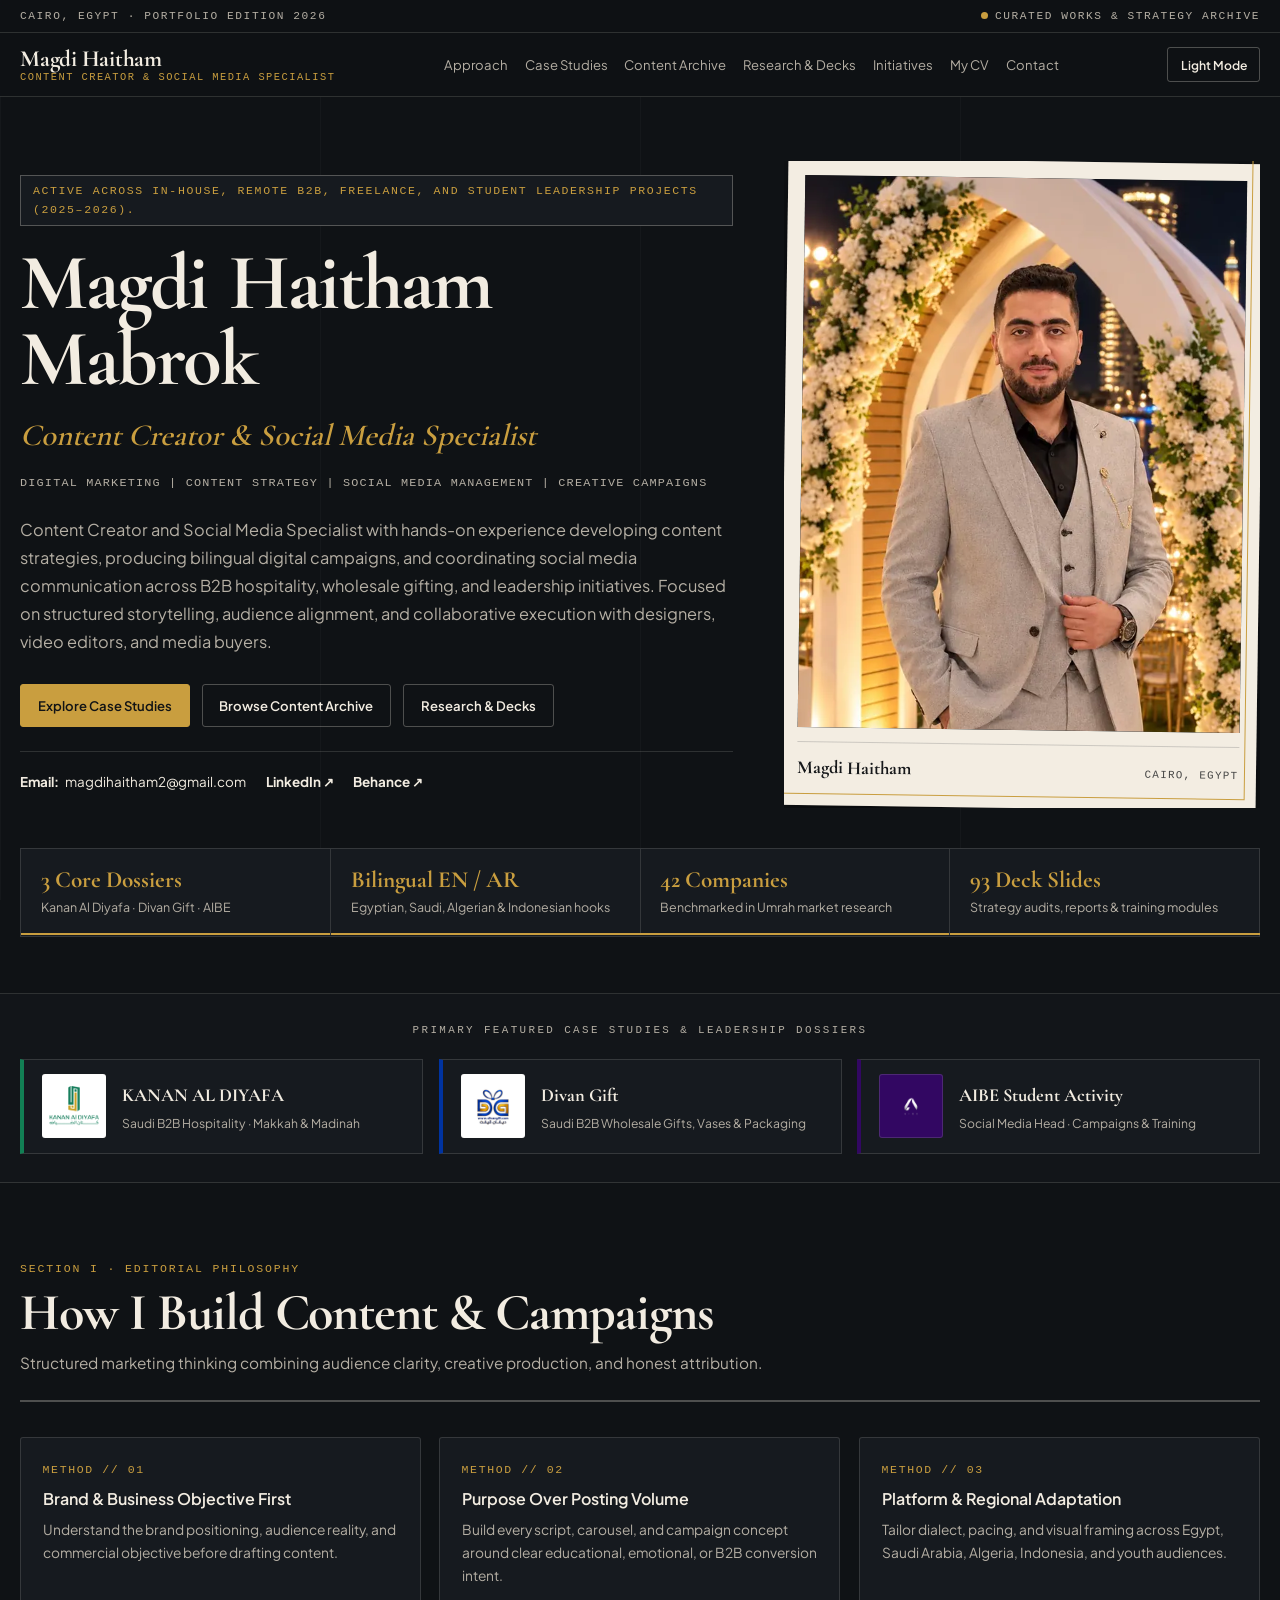
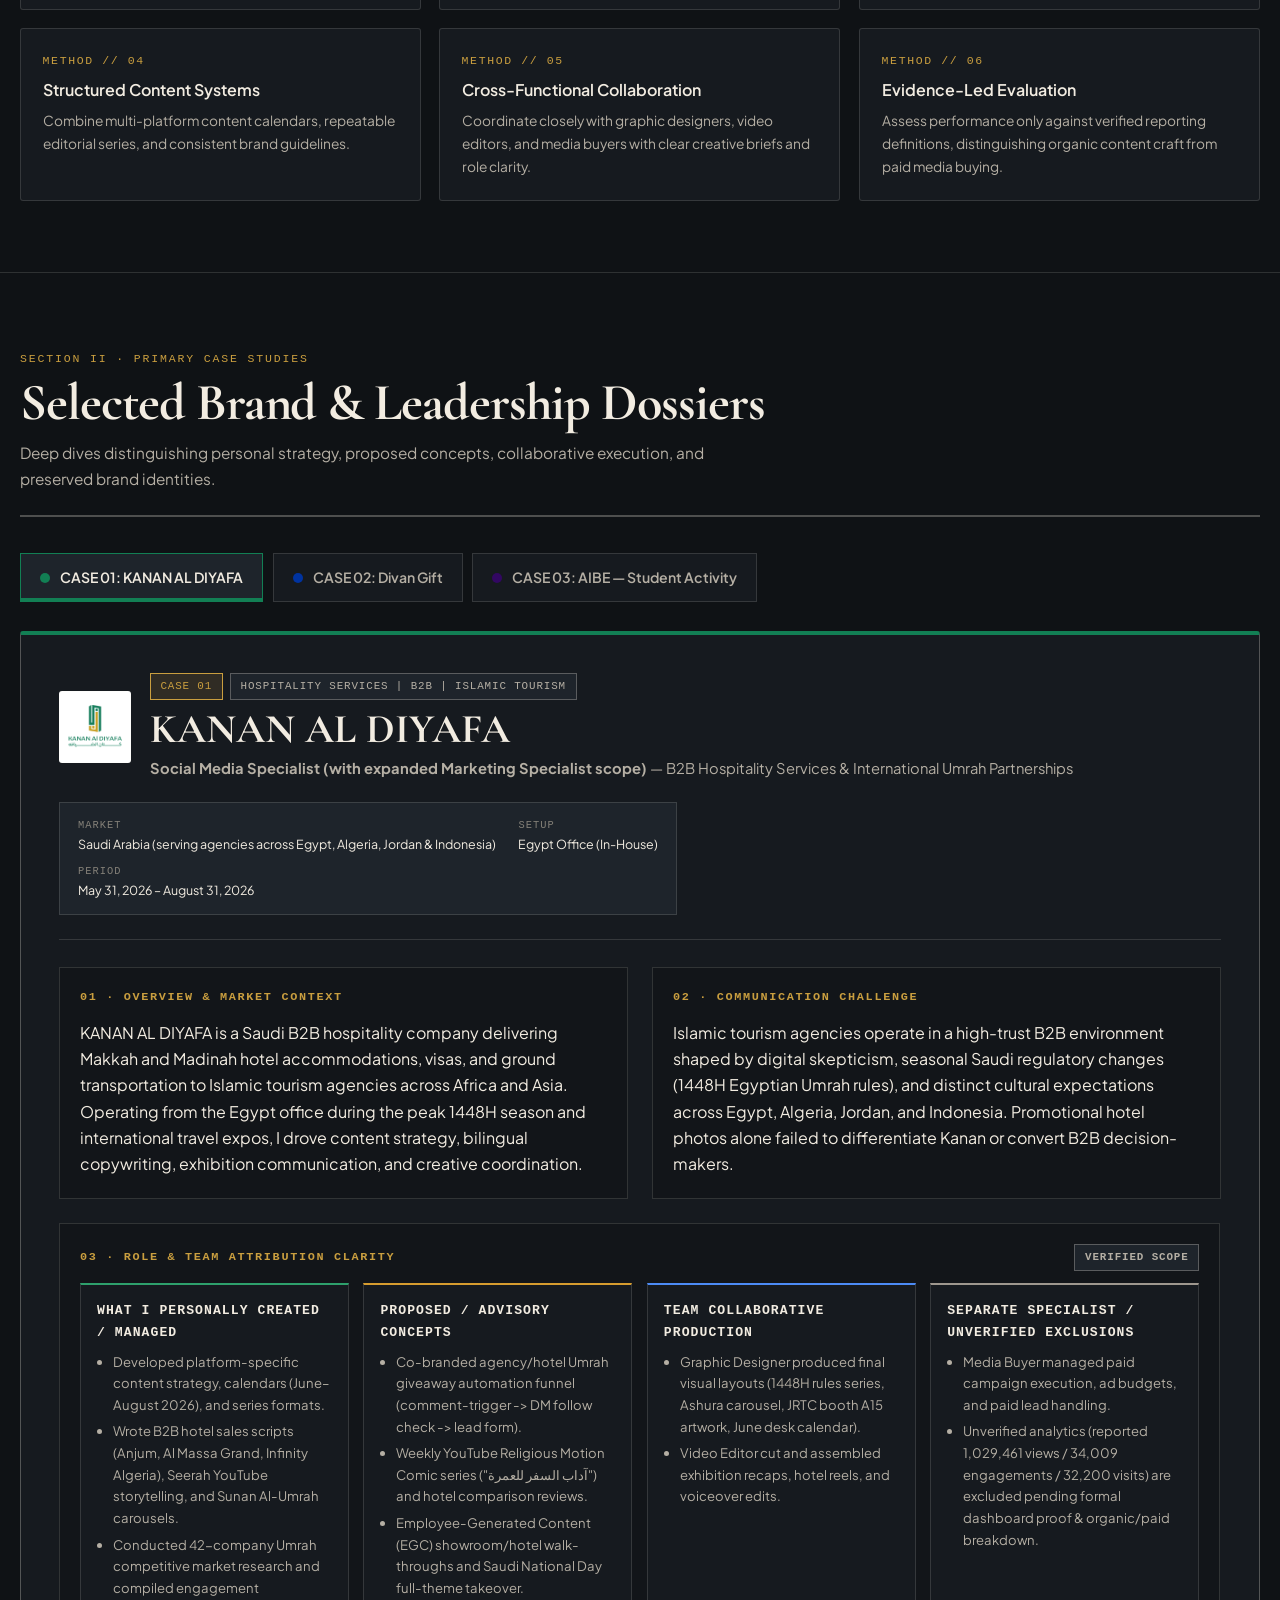
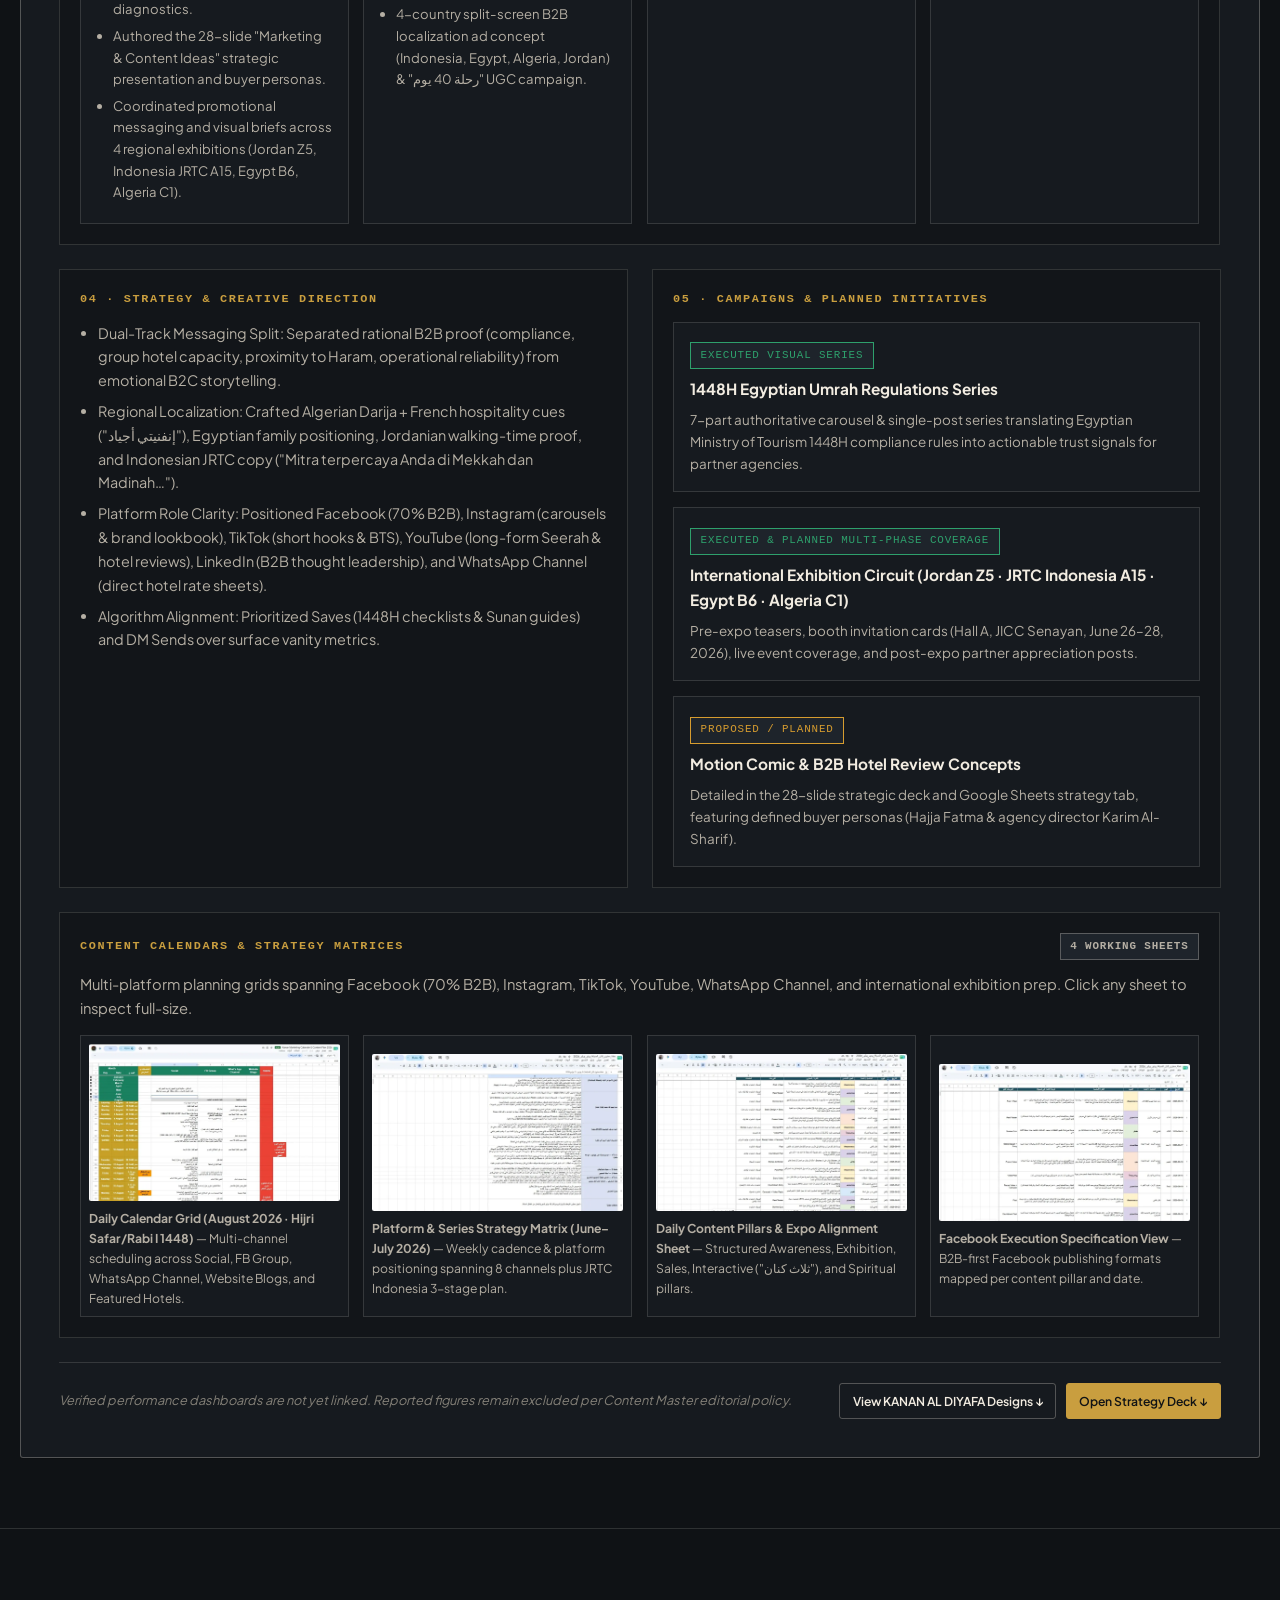
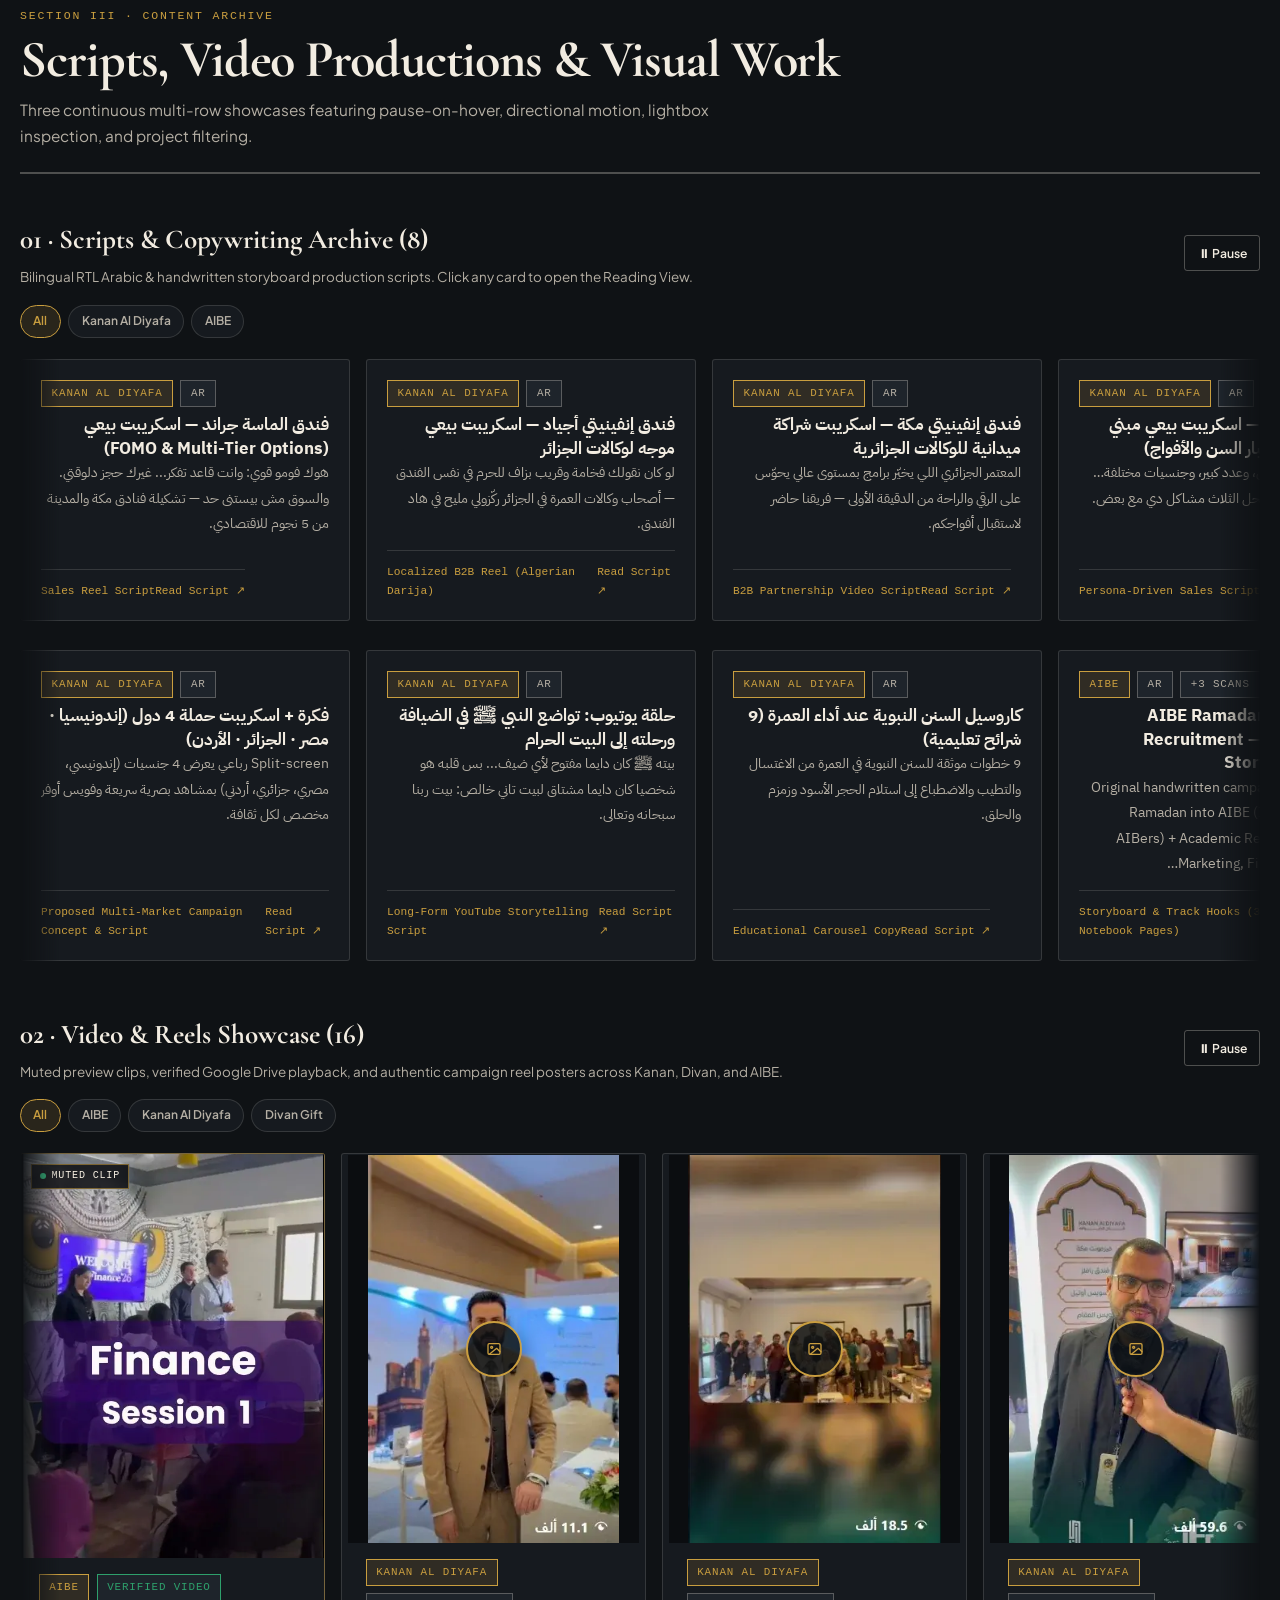
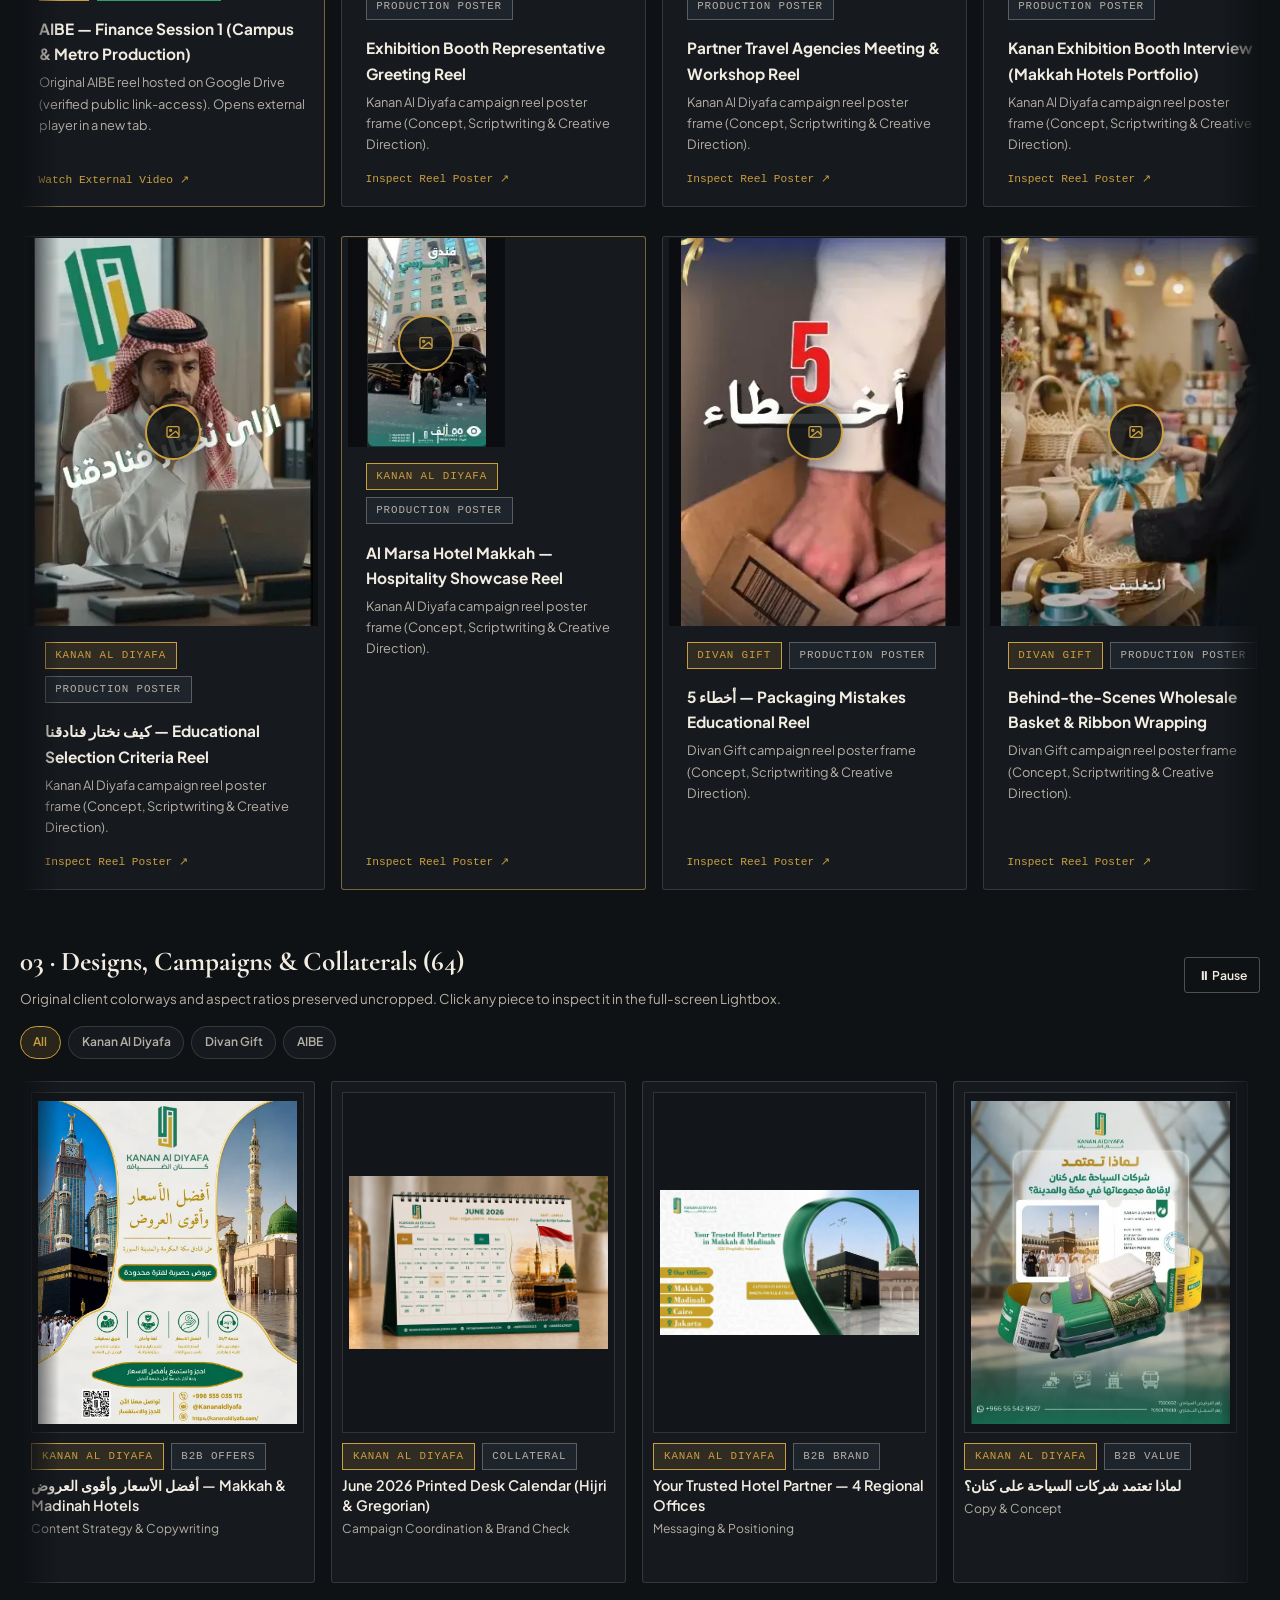
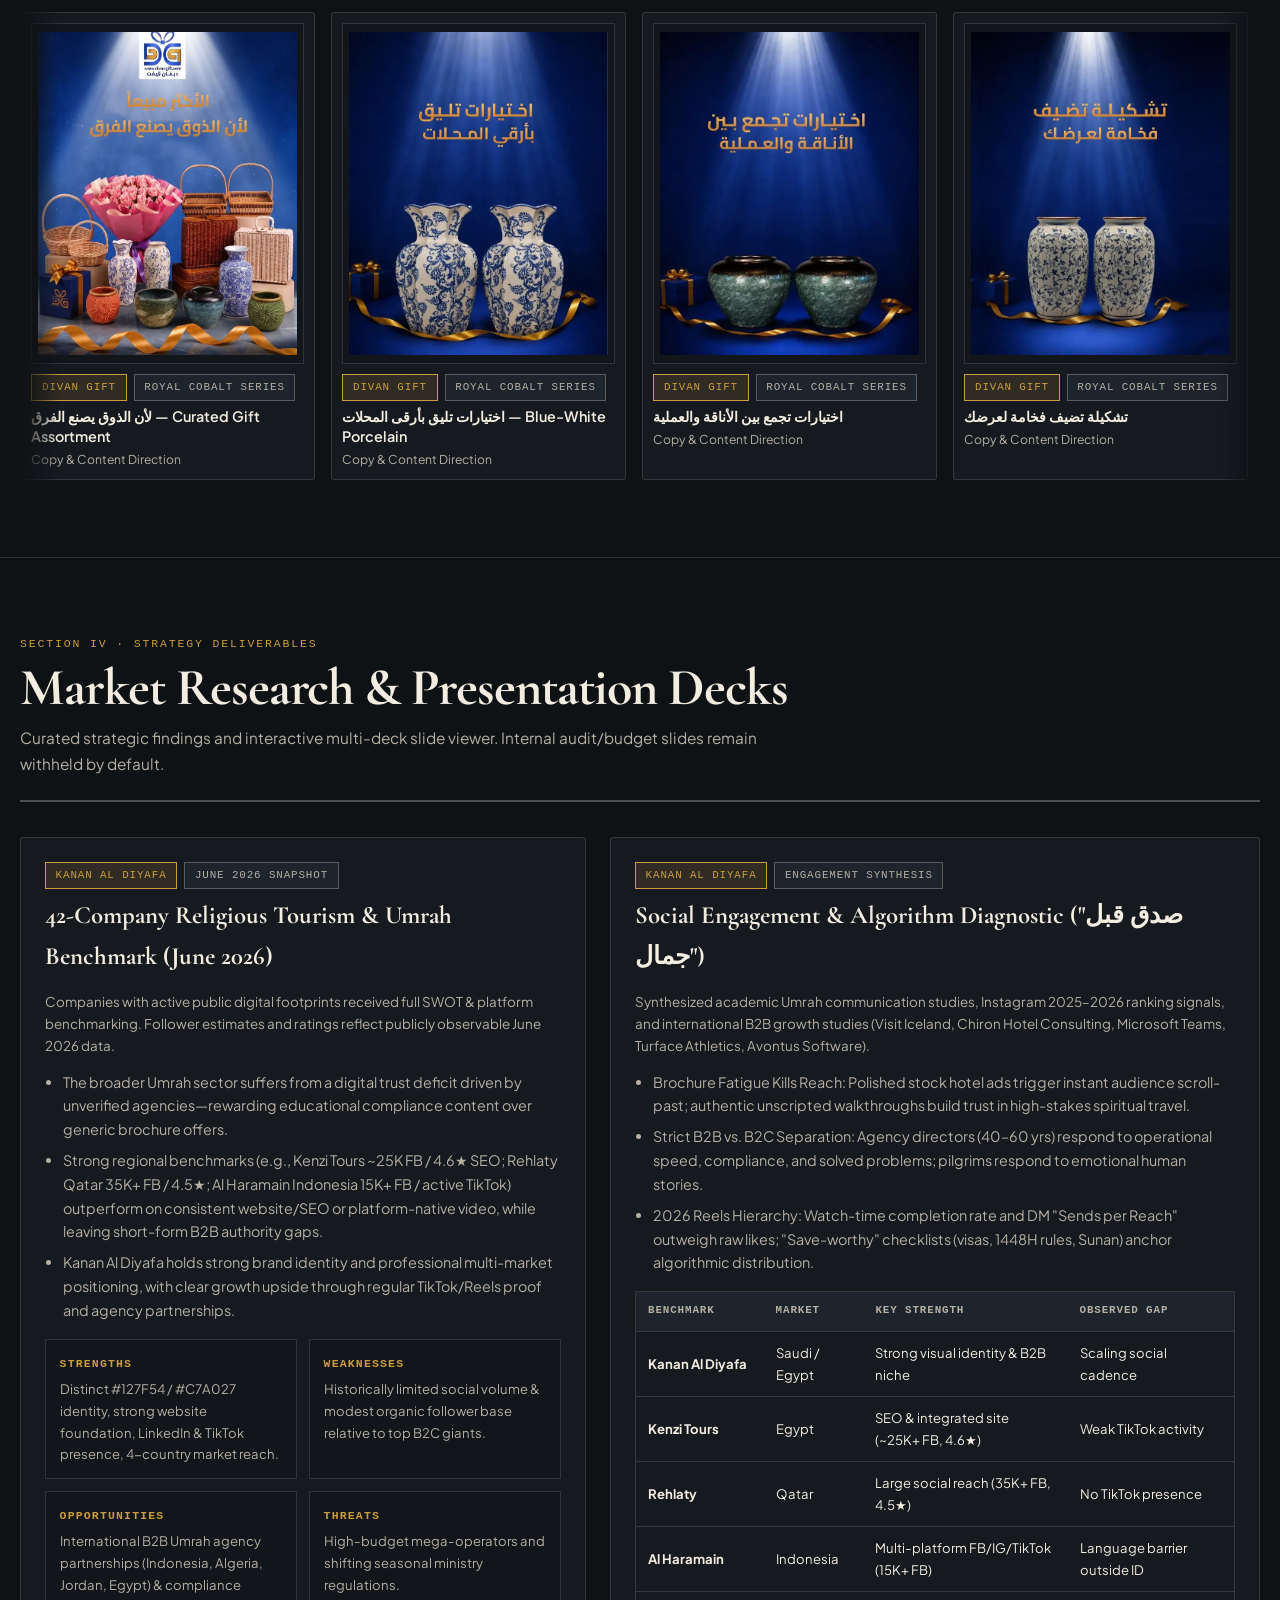
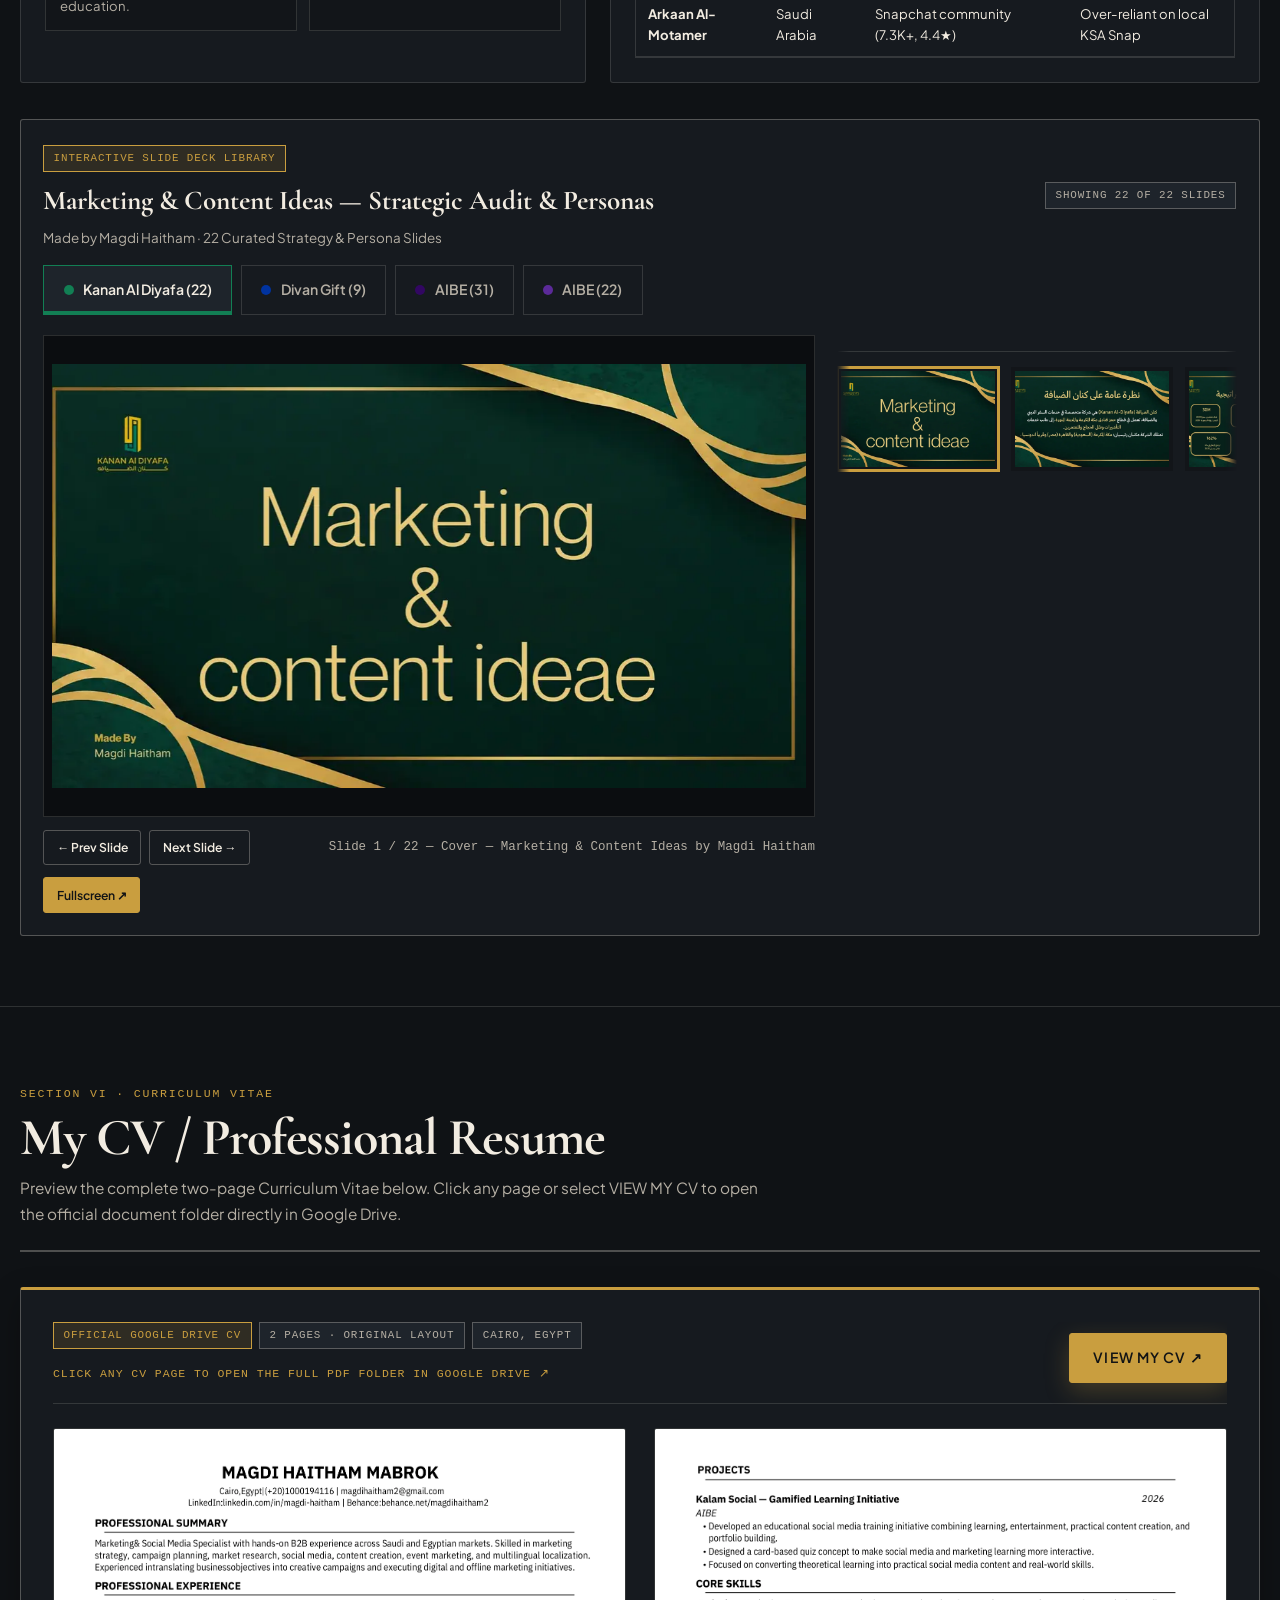
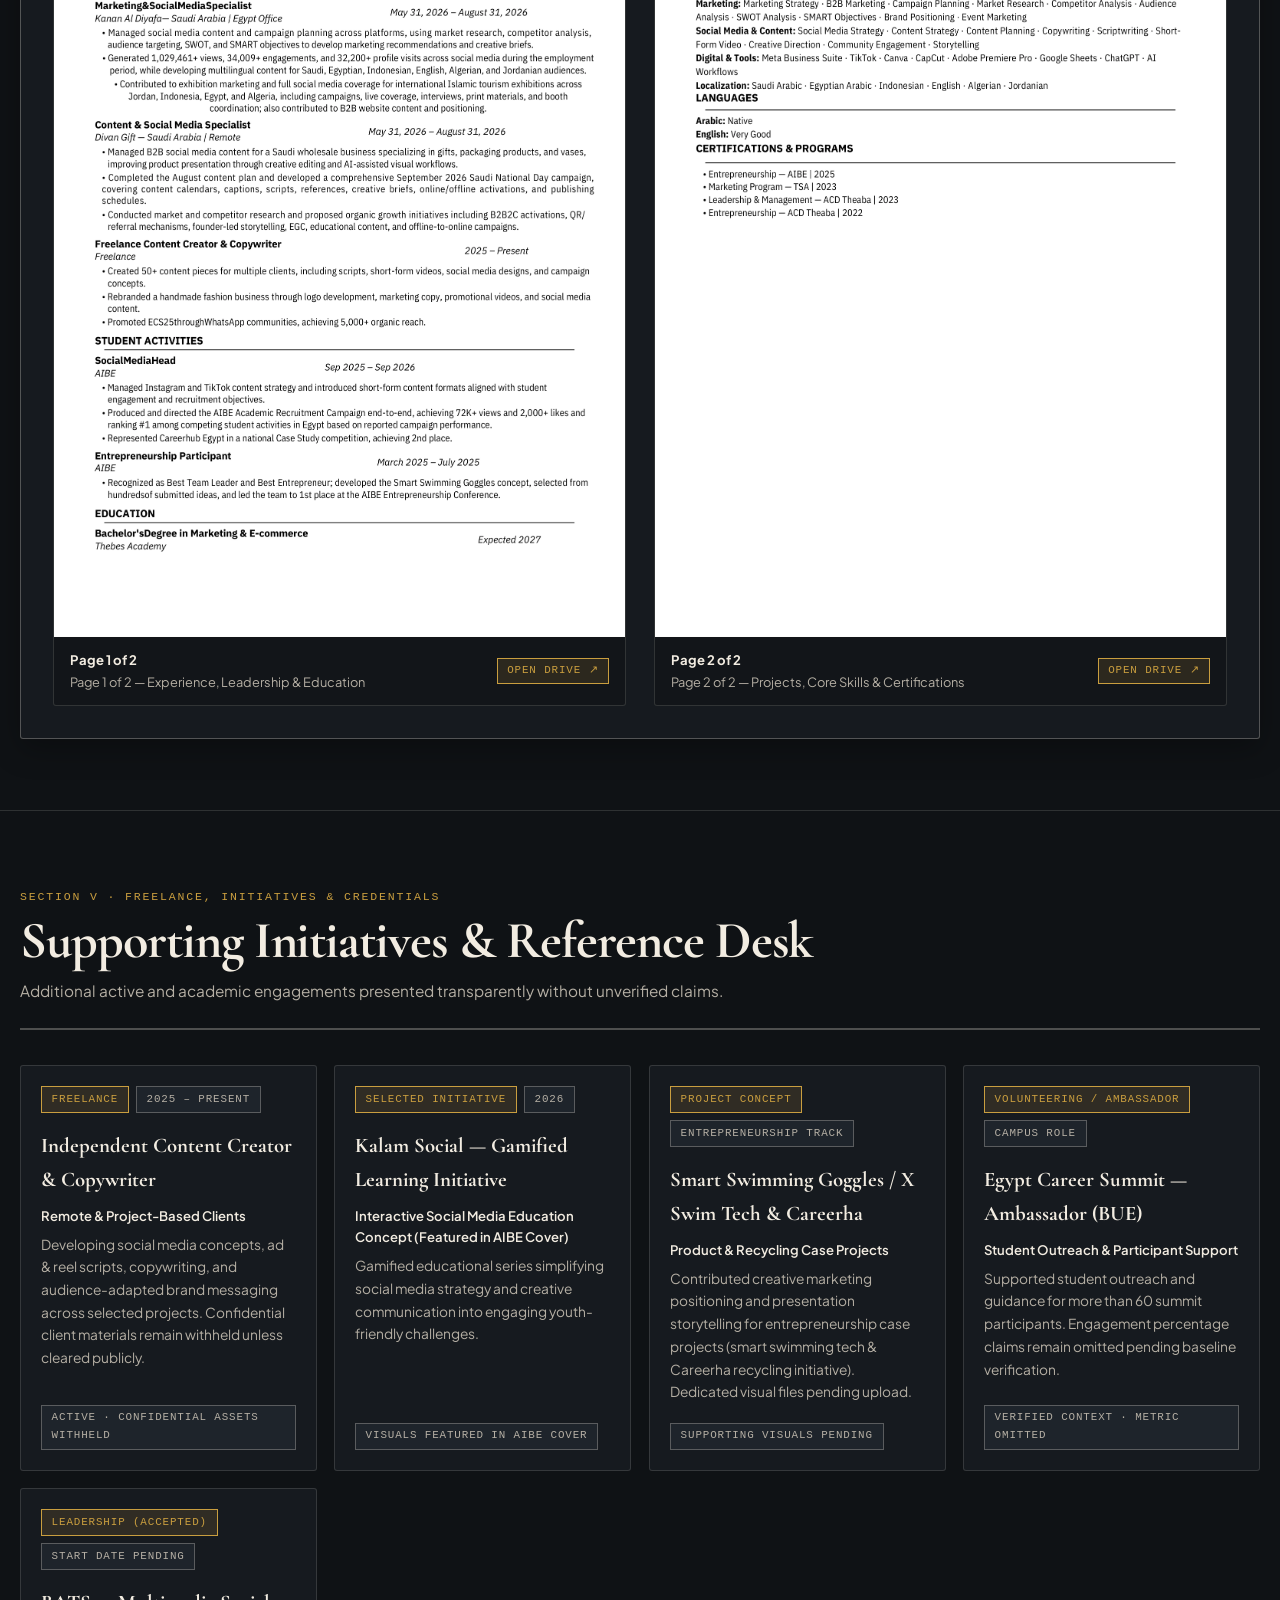
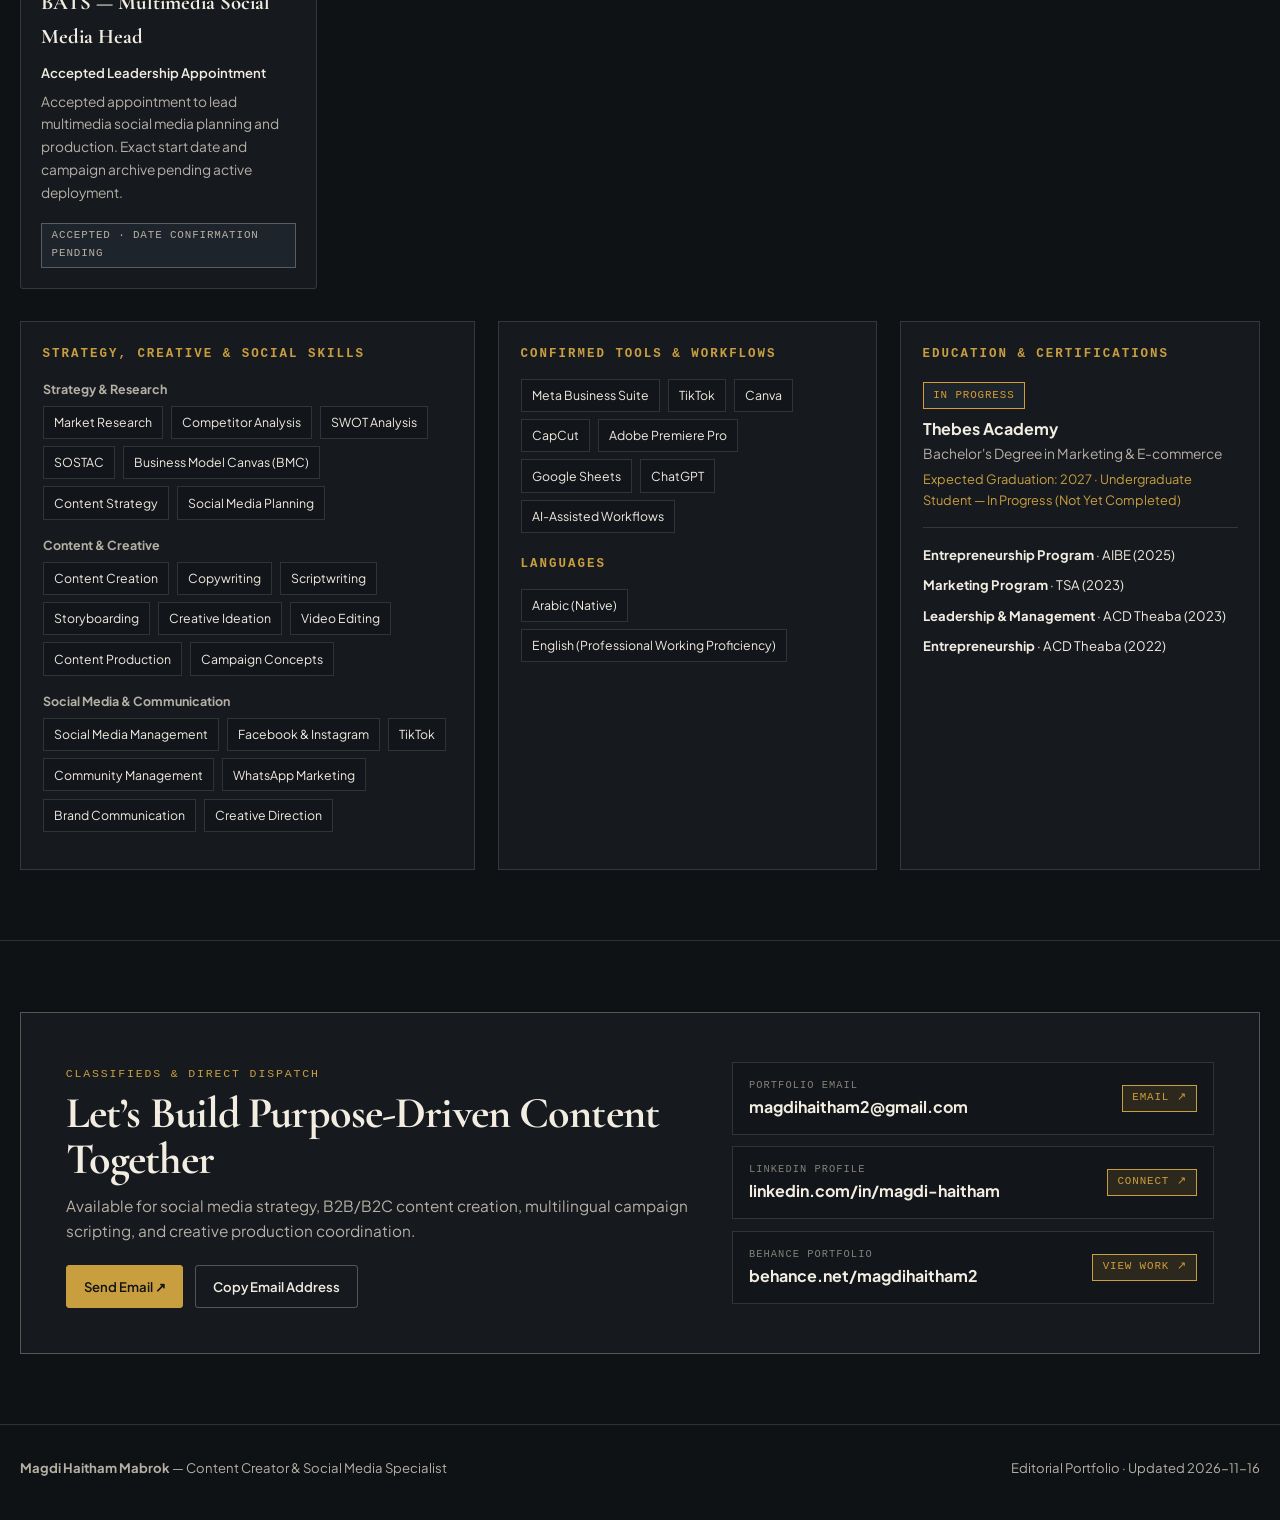
==== public-site/index.html @ 02c987d4 "Add portfolio website and deployment configuration 2." ====
<!DOCTYPE html>
<html lang="en" data-theme="dark">
<head>
  <meta charset="UTF-8" />
  <meta name="viewport" content="width=device-width, initial-scale=1.0" />
  <title>Magdi Haitham Mabrok — Content Creator &amp; Social Media Specialist</title>
  <meta name="description" content="Editorial marketing portfolio of Magdi Haitham Mabrok featuring B2B hospitality, wholesale gift packaging, student leadership case studies, bilingual scripts, market research, and presentation decks." />
  <meta property="og:type" content="website" />
  <meta property="og:title" content="Magdi Haitham Mabrok — Content Creator &amp; Social Media Specialist" />
  <meta property="og:description" content="Case studies, Arabic/English scripts, video archive, market research, and strategic presentations." />
  <meta property="og:image" content="./assets/profile/magdi-profile.webp" />
  <meta name="twitter:card" content="summary_large_image" />

  <link rel="icon" type="image/svg+xml" href="data:image/svg+xml,%3Csvg xmlns='http://www.w3.org/2000/svg' viewBox='0 0 64 64'%3E%3Crect width='64' height='64' rx='12' fill='%230D0E12'/%3E%3Ctext x='50%25' y='56%25' text-anchor='middle' dominant-baseline='middle' font-family='Georgia,serif' font-weight='700' font-size='32' fill='%23C99E3F'%3EMH%3C/text%3E%3C/svg%3E" />
  <link rel="stylesheet" href="./fonts/fonts.css" />
  <link rel="stylesheet" href="./css/tokens.css" />
  <link rel="stylesheet" href="./css/main.css" />
  <link rel="stylesheet" href="./css/theme-overrides.css" />
  <style id="builder-dynamic-css"></style>
</head>
<body>
  <a class="skip-link" href="#public-main">Skip to main content</a>

  <header class="masthead-wrap">
    <div class="edition-bar">
      <div class="container edition-bar-inner">
        <span id="edition-label">CAIRO, EGYPT · PORTFOLIO EDITION 2026</span>
        <span class="edition-badge-live">
          <span class="edition-dot" aria-hidden="true"></span>
          <span id="issue-tag">CURATED WORKS &amp; STRATEGY ARCHIVE</span>
        </span>
      </div>
    </div>

    <div class="container navbar-inner">
      <a href="#hero" class="brand-mark">
        <span class="brand-mark-title" id="masthead-name">Magdi Haitham</span>
        <span class="brand-mark-sub" id="masthead-role">Content Creator &amp; Social Media Specialist</span>
      </a>

      <nav aria-label="Primary portfolio navigation">
        <ul class="nav-links" id="public-nav-links"></ul>
      </nav>

      <div class="nav-actions">
        <button type="button" class="btn btn-sm" id="theme-toggle-btn" aria-pressed="false">Light Mode</button>
        <button type="button" class="btn btn-sm mobile-menu-toggle" id="mobile-menu-toggle" aria-expanded="false" aria-controls="public-nav-links" aria-label="Toggle navigation menu">Menu</button>
      </div>
    </div>
  </header>

  <main id="public-main"></main>

  <footer class="site-footer" id="site-footer">
    <div class="container footer-inner">
      <div id="footer-primary-line">
        <strong id="footer-owner">Magdi Haitham Mabrok</strong> — <span id="footer-role-line">Content Creator &amp; Social Media Specialist</span>
      </div>
      <div>
        <span id="footer-tagline">Editorial Portfolio</span> · Updated <span id="footer-updated">2026-11-16</span>
      </div>
    </div>
  </footer>

  <!-- SCRIPT READING MODAL (RTL & STORYBOARD READY) -->
  <div class="modal-backdrop" id="script-modal" role="dialog" aria-modal="true" aria-hidden="true" aria-labelledby="script-modal-title">
    <div class="modal-dialog">
      <div class="modal-head">
        <div>
          <div id="script-modal-meta" class="case-tag-row"></div>
          <h3 id="script-modal-title" style="margin:0.35rem 0 0; font-size:1.25rem;"></h3>
        </div>
        <button type="button" class="btn btn-sm" id="script-modal-close" aria-label="Close script reader">Close ✕</button>
      </div>
      <div class="modal-body">
        <div id="script-modal-body" class="script-reader-box"></div>
        <div id="script-modal-attachments" class="calendar-thumbs-grid" style="margin-top:1.1rem; display:none;"></div>
      </div>
      <div class="modal-foot">
        <div style="display:flex; gap:0.5rem;">
          <button type="button" class="btn btn-sm" id="script-prev-btn">← Previous Script</button>
          <button type="button" class="btn btn-sm" id="script-next-btn">Next Script →</button>
        </div>
        <button type="button" class="btn btn-sm btn-primary" id="script-copy-btn">Copy Full Script</button>
      </div>
    </div>
  </div>

  <!-- DESIGNS, CALENDARS & SLIDES LIGHTBOX MODAL -->
  <div class="modal-backdrop" id="lightbox-modal" role="dialog" aria-modal="true" aria-hidden="true" aria-labelledby="lightbox-title">
    <div class="modal-dialog lightbox-dialog">
      <div class="modal-head">
        <div>
          <div id="lightbox-meta" class="case-tag-row"></div>
          <h3 id="lightbox-title" style="margin:0.3rem 0 0; font-size:1.15rem;"></h3>
        </div>
        <button type="button" class="btn btn-sm" id="lightbox-close" aria-label="Close lightbox">Close ✕</button>
      </div>
      <div class="modal-body">
        <div class="lightbox-stage">
          <img id="lightbox-img" src="[data-uri]" alt="" />
        </div>
        <p id="lightbox-caption" style="margin:0.85rem 0 0; font-size:0.86rem; color:var(--ink-secondary);"></p>
      </div>
      <div class="modal-foot">
        <div style="display:flex; gap:0.5rem;">
          <button type="button" class="btn btn-sm" id="lightbox-prev">← Previous</button>
          <button type="button" class="btn btn-sm" id="lightbox-next">Next →</button>
        </div>
        <span style="font-family:var(--font-mono); font-size:0.72rem; color:var(--ink-muted);">Use ← / → keys or ESC to close</span>
      </div>
    </div>
  </div>

  <!-- CV PDF PREVIEW MODAL -->
  <div class="modal-backdrop" id="cv-modal" role="dialog" aria-modal="true" aria-hidden="true" aria-labelledby="cv-modal-title">
    <div class="modal-dialog lightbox-dialog">
      <div class="modal-head">
        <div>
          <span class="pill-tag accent">Public Resume Document</span>
          <h3 id="cv-modal-title" style="margin:0.35rem 0 0; font-size:1.18rem;">Curriculum Vitae Preview</h3>
        </div>
        <button type="button" class="btn btn-sm" id="cv-modal-close" aria-label="Close CV preview">Close ✕</button>
      </div>
      <div class="modal-body" id="cv-modal-body"></div>
      <div class="modal-foot">
        <a class="btn btn-sm" id="cv-modal-newtab" href="#" target="_blank" rel="noopener noreferrer">Open in New Tab ↗</a>
        <a class="btn btn-sm btn-primary" id="cv-modal-download" href="#" download>Download PDF ↓</a>
      </div>
    </div>
  </div>

  <div class="toast-notice" id="toast-notice" role="status" aria-live="polite"></div>

  <script src="./data/portfolio-data.js"></script>
  <script src="./js/state.js"></script>
  <script src="./js/builder-style-engine.js"></script>
  <script src="./js/motion.js"></script>
  <script src="./js/carousels-modals.js"></script>
  <script src="./js/render-public.js"></script>
  <script src="./js/app.js"></script>
</body>
</html>
---- public-site/fonts/fonts.css ----
/* LOCAL BUNDLED FONT LIBRARY — ZERO EXTERNAL DEPENDENCIES */

/* arabic */
@font-face {
  font-family: 'Alexandria';
  font-style: normal;
  font-weight: 400;
  font-display: swap;
  src: url(./alexandria-400-arabic-1.woff2) format('woff2');
  unicode-range: U+0600-06FF, U+0750-077F, U+0870-0891, U+0897-08E1, U+08E3-08FF, U+200C-200E, U+2010-2011, U+204F, U+2E41, U+FB50-FDFF, U+FE70-FE74, U+FE76-FEFC, U+102E0-102FB, U+10E60-10E7E, U+10EC2-10EC7, U+10EC9-10EEE, U+10EF0-10EFF, U+1EE00-1EE03, U+1EE05-1EE1F, U+1EE21-1EE22, U+1EE24, U+1EE27, U+1EE29-1EE32, U+1EE34-1EE37, U+1EE39, U+1EE3B, U+1EE42, U+1EE47, U+1EE49, U+1EE4B, U+1EE4D-1EE4F, U+1EE51-1EE52, U+1EE54, U+1EE57, U+1EE59, U+1EE5B, U+1EE5D, U+1EE5F, U+1EE61-1EE62, U+1EE64, U+1EE67-1EE6A, U+1EE6C-1EE72, U+1EE74-1EE77, U+1EE79-1EE7C, U+1EE7E, U+1EE80-1EE89, U+1EE8B-1EE9B, U+1EEA1-1EEA3, U+1EEA5-1EEA9, U+1EEAB-1EEBB, U+1EEF0-1EEF1;
}

/* latin */
@font-face {
  font-family: 'Alexandria';
  font-style: normal;
  font-weight: 400;
  font-display: swap;
  src: url(./alexandria-400-latin-2.woff2) format('woff2');
  unicode-range: U+0000-00FF, U+0131, U+0152-0153, U+02BB-02BC, U+02C6, U+02DA, U+02DC, U+0304, U+0308, U+0329, U+2000-206F, U+20AC, U+2122, U+2191, U+2193, U+2212, U+2215, U+FEFF, U+FFFD;
}

/* arabic */
@font-face {
  font-family: 'Alexandria';
  font-style: normal;
  font-weight: 600;
  font-display: swap;
  src: url(./alexandria-400-arabic-1.woff2) format('woff2');
  unicode-range: U+0600-06FF, U+0750-077F, U+0870-0891, U+0897-08E1, U+08E3-08FF, U+200C-200E, U+2010-2011, U+204F, U+2E41, U+FB50-FDFF, U+FE70-FE74, U+FE76-FEFC, U+102E0-102FB, U+10E60-10E7E, U+10EC2-10EC7, U+10EC9-10EEE, U+10EF0-10EFF, U+1EE00-1EE03, U+1EE05-1EE1F, U+1EE21-1EE22, U+1EE24, U+1EE27, U+1EE29-1EE32, U+1EE34-1EE37, U+1EE39, U+1EE3B, U+1EE42, U+1EE47, U+1EE49, U+1EE4B, U+1EE4D-1EE4F, U+1EE51-1EE52, U+1EE54, U+1EE57, U+1EE59, U+1EE5B, U+1EE5D, U+1EE5F, U+1EE61-1EE62, U+1EE64, U+1EE67-1EE6A, U+1EE6C-1EE72, U+1EE74-1EE77, U+1EE79-1EE7C, U+1EE7E, U+1EE80-1EE89, U+1EE8B-1EE9B, U+1EEA1-1EEA3, U+1EEA5-1EEA9, U+1EEAB-1EEBB, U+1EEF0-1EEF1;
}

/* latin */
@font-face {
  font-family: 'Alexandria';
  font-style: normal;
  font-weight: 600;
  font-display: swap;
  src: url(./alexandria-400-latin-2.woff2) format('woff2');
  unicode-range: U+0000-00FF, U+0131, U+0152-0153, U+02BB-02BC, U+02C6, U+02DA, U+02DC, U+0304, U+0308, U+0329, U+2000-206F, U+20AC, U+2122, U+2191, U+2193, U+2212, U+2215, U+FEFF, U+FFFD;
}

/* arabic */
@font-face {
  font-family: 'Alexandria';
  font-style: normal;
  font-weight: 700;
  font-display: swap;
  src: url(./alexandria-400-arabic-1.woff2) format('woff2');
  unicode-range: U+0600-06FF, U+0750-077F, U+0870-0891, U+0897-08E1, U+08E3-08FF, U+200C-200E, U+2010-2011, U+204F, U+2E41, U+FB50-FDFF, U+FE70-FE74, U+FE76-FEFC, U+102E0-102FB, U+10E60-10E7E, U+10EC2-10EC7, U+10EC9-10EEE, U+10EF0-10EFF, U+1EE00-1EE03, U+1EE05-1EE1F, U+1EE21-1EE22, U+1EE24, U+1EE27, U+1EE29-1EE32, U+1EE34-1EE37, U+1EE39, U+1EE3B, U+1EE42, U+1EE47, U+1EE49, U+1EE4B, U+1EE4D-1EE4F, U+1EE51-1EE52, U+1EE54, U+1EE57, U+1EE59, U+1EE5B, U+1EE5D, U+1EE5F, U+1EE61-1EE62, U+1EE64, U+1EE67-1EE6A, U+1EE6C-1EE72, U+1EE74-1EE77, U+1EE79-1EE7C, U+1EE7E, U+1EE80-1EE89, U+1EE8B-1EE9B, U+1EEA1-1EEA3, U+1EEA5-1EEA9, U+1EEAB-1EEBB, U+1EEF0-1EEF1;
}

/* latin */
@font-face {
  font-family: 'Alexandria';
  font-style: normal;
  font-weight: 700;
  font-display: swap;
  src: url(./alexandria-400-latin-2.woff2) format('woff2');
  unicode-range: U+0000-00FF, U+0131, U+0152-0153, U+02BB-02BC, U+02C6, U+02DA, U+02DC, U+0304, U+0308, U+0329, U+2000-206F, U+20AC, U+2122, U+2191, U+2193, U+2212, U+2215, U+FEFF, U+FFFD;
}

/* arabic */
@font-face {
  font-family: 'Cairo';
  font-style: normal;
  font-weight: 400;
  font-display: swap;
  src: url(./cairo-400-arabic-3.woff2) format('woff2');
  unicode-range: U+0600-06FF, U+0750-077F, U+0870-0891, U+0897-08E1, U+08E3-08FF, U+200C-200E, U+2010-2011, U+204F, U+2E41, U+FB50-FDFF, U+FE70-FE74, U+FE76-FEFC, U+102E0-102FB, U+10E60-10E7E, U+10EC2-10EC7, U+10EC9-10EEE, U+10EF0-10EFF, U+1EE00-1EE03, U+1EE05-1EE1F, U+1EE21-1EE22, U+1EE24, U+1EE27, U+1EE29-1EE32, U+1EE34-1EE37, U+1EE39, U+1EE3B, U+1EE42, U+1EE47, U+1EE49, U+1EE4B, U+1EE4D-1EE4F, U+1EE51-1EE52, U+1EE54, U+1EE57, U+1EE59, U+1EE5B, U+1EE5D, U+1EE5F, U+1EE61-1EE62, U+1EE64, U+1EE67-1EE6A, U+1EE6C-1EE72, U+1EE74-1EE77, U+1EE79-1EE7C, U+1EE7E, U+1EE80-1EE89, U+1EE8B-1EE9B, U+1EEA1-1EEA3, U+1EEA5-1EEA9, U+1EEAB-1EEBB, U+1EEF0-1EEF1;
}

/* latin */
@font-face {
  font-family: 'Cairo';
  font-style: normal;
  font-weight: 400;
  font-display: swap;
  src: url(./cairo-400-latin-4.woff2) format('woff2');
  unicode-range: U+0000-00FF, U+0131, U+0152-0153, U+02BB-02BC, U+02C6, U+02DA, U+02DC, U+0304, U+0308, U+0329, U+2000-206F, U+20AC, U+2122, U+2191, U+2193, U+2212, U+2215, U+FEFF, U+FFFD;
}

/* arabic */
@font-face {
  font-family: 'Cairo';
  font-style: normal;
  font-weight: 600;
  font-display: swap;
  src: url(./cairo-400-arabic-3.woff2) format('woff2');
  unicode-range: U+0600-06FF, U+0750-077F, U+0870-0891, U+0897-08E1, U+08E3-08FF, U+200C-200E, U+2010-2011, U+204F, U+2E41, U+FB50-FDFF, U+FE70-FE74, U+FE76-FEFC, U+102E0-102FB, U+10E60-10E7E, U+10EC2-10EC7, U+10EC9-10EEE, U+10EF0-10EFF, U+1EE00-1EE03, U+1EE05-1EE1F, U+1EE21-1EE22, U+1EE24, U+1EE27, U+1EE29-1EE32, U+1EE34-1EE37, U+1EE39, U+1EE3B, U+1EE42, U+1EE47, U+1EE49, U+1EE4B, U+1EE4D-1EE4F, U+1EE51-1EE52, U+1EE54, U+1EE57, U+1EE59, U+1EE5B, U+1EE5D, U+1EE5F, U+1EE61-1EE62, U+1EE64, U+1EE67-1EE6A, U+1EE6C-1EE72, U+1EE74-1EE77, U+1EE79-1EE7C, U+1EE7E, U+1EE80-1EE89, U+1EE8B-1EE9B, U+1EEA1-1EEA3, U+1EEA5-1EEA9, U+1EEAB-1EEBB, U+1EEF0-1EEF1;
}

/* latin */
@font-face {
  font-family: 'Cairo';
  font-style: normal;
  font-weight: 600;
  font-display: swap;
  src: url(./cairo-400-latin-4.woff2) format('woff2');
  unicode-range: U+0000-00FF, U+0131, U+0152-0153, U+02BB-02BC, U+02C6, U+02DA, U+02DC, U+0304, U+0308, U+0329, U+2000-206F, U+20AC, U+2122, U+2191, U+2193, U+2212, U+2215, U+FEFF, U+FFFD;
}

/* arabic */
@font-face {
  font-family: 'Cairo';
  font-style: normal;
  font-weight: 700;
  font-display: swap;
  src: url(./cairo-400-arabic-3.woff2) format('woff2');
  unicode-range: U+0600-06FF, U+0750-077F, U+0870-0891, U+0897-08E1, U+08E3-08FF, U+200C-200E, U+2010-2011, U+204F, U+2E41, U+FB50-FDFF, U+FE70-FE74, U+FE76-FEFC, U+102E0-102FB, U+10E60-10E7E, U+10EC2-10EC7, U+10EC9-10EEE, U+10EF0-10EFF, U+1EE00-1EE03, U+1EE05-1EE1F, U+1EE21-1EE22, U+1EE24, U+1EE27, U+1EE29-1EE32, U+1EE34-1EE37, U+1EE39, U+1EE3B, U+1EE42, U+1EE47, U+1EE49, U+1EE4B, U+1EE4D-1EE4F, U+1EE51-1EE52, U+1EE54, U+1EE57, U+1EE59, U+1EE5B, U+1EE5D, U+1EE5F, U+1EE61-1EE62, U+1EE64, U+1EE67-1EE6A, U+1EE6C-1EE72, U+1EE74-1EE77, U+1EE79-1EE7C, U+1EE7E, U+1EE80-1EE89, U+1EE8B-1EE9B, U+1EEA1-1EEA3, U+1EEA5-1EEA9, U+1EEAB-1EEBB, U+1EEF0-1EEF1;
}

/* latin */
@font-face {
  font-family: 'Cairo';
  font-style: normal;
  font-weight: 700;
  font-display: swap;
  src: url(./cairo-400-latin-4.woff2) format('woff2');
  unicode-range: U+0000-00FF, U+0131, U+0152-0153, U+02BB-02BC, U+02C6, U+02DA, U+02DC, U+0304, U+0308, U+0329, U+2000-206F, U+20AC, U+2122, U+2191, U+2193, U+2212, U+2215, U+FEFF, U+FFFD;
}

/* latin */
@font-face {
  font-family: 'Cormorant Garamond';
  font-style: normal;
  font-weight: 500;
  font-display: swap;
  src: url(./cormorant-garamond-500-latin-5.woff2) format('woff2');
  unicode-range: U+0000-00FF, U+0131, U+0152-0153, U+02BB-02BC, U+02C6, U+02DA, U+02DC, U+0304, U+0308, U+0329, U+2000-206F, U+20AC, U+2122, U+2191, U+2193, U+2212, U+2215, U+FEFF, U+FFFD;
}

/* latin */
@font-face {
  font-family: 'Cormorant Garamond';
  font-style: normal;
  font-weight: 600;
  font-display: swap;
  src: url(./cormorant-garamond-500-latin-5.woff2) format('woff2');
  unicode-range: U+0000-00FF, U+0131, U+0152-0153, U+02BB-02BC, U+02C6, U+02DA, U+02DC, U+0304, U+0308, U+0329, U+2000-206F, U+20AC, U+2122, U+2191, U+2193, U+2212, U+2215, U+FEFF, U+FFFD;
}

/* latin */
@font-face {
  font-family: 'Cormorant Garamond';
  font-style: normal;
  font-weight: 700;
  font-display: swap;
  src: url(./cormorant-garamond-500-latin-5.woff2) format('woff2');
  unicode-range: U+0000-00FF, U+0131, U+0152-0153, U+02BB-02BC, U+02C6, U+02DA, U+02DC, U+0304, U+0308, U+0329, U+2000-206F, U+20AC, U+2122, U+2191, U+2193, U+2212, U+2215, U+FEFF, U+FFFD;
}

/* latin */
@font-face {
  font-family: 'DM Sans';
  font-style: normal;
  font-weight: 400;
  font-display: swap;
  src: url(./dm-sans-400-latin-6.woff2) format('woff2');
  unicode-range: U+0000-00FF, U+0131, U+0152-0153, U+02BB-02BC, U+02C6, U+02DA, U+02DC, U+0304, U+0308, U+0329, U+2000-206F, U+20AC, U+2122, U+2191, U+2193, U+2212, U+2215, U+FEFF, U+FFFD;
}

/* latin */
@font-face {
  font-family: 'DM Sans';
  font-style: normal;
  font-weight: 600;
  font-display: swap;
  src: url(./dm-sans-400-latin-6.woff2) format('woff2');
  unicode-range: U+0000-00FF, U+0131, U+0152-0153, U+02BB-02BC, U+02C6, U+02DA, U+02DC, U+0304, U+0308, U+0329, U+2000-206F, U+20AC, U+2122, U+2191, U+2193, U+2212, U+2215, U+FEFF, U+FFFD;
}

/* latin */
@font-face {
  font-family: 'DM Sans';
  font-style: normal;
  font-weight: 700;
  font-display: swap;
  src: url(./dm-sans-400-latin-6.woff2) format('woff2');
  unicode-range: U+0000-00FF, U+0131, U+0152-0153, U+02BB-02BC, U+02C6, U+02DA, U+02DC, U+0304, U+0308, U+0329, U+2000-206F, U+20AC, U+2122, U+2191, U+2193, U+2212, U+2215, U+FEFF, U+FFFD;
}

/* arabic */
@font-face {
  font-family: 'IBM Plex Sans Arabic';
  font-style: normal;
  font-weight: 400;
  font-display: swap;
  src: url(./ibm-plex-sans-arabic-400-arabic-7.woff2) format('woff2');
  unicode-range: U+0600-06FF, U+0750-077F, U+0870-0891, U+0897-08E1, U+08E3-08FF, U+200C-200E, U+2010-2011, U+204F, U+2E41, U+FB50-FDFF, U+FE70-FE74, U+FE76-FEFC, U+102E0-102FB, U+10E60-10E7E, U+10EC2-10EC7, U+10EC9-10EEE, U+10EF0-10EFF, U+1EE00-1EE03, U+1EE05-1EE1F, U+1EE21-1EE22, U+1EE24, U+1EE27, U+1EE29-1EE32, U+1EE34-1EE37, U+1EE39, U+1EE3B, U+1EE42, U+1EE47, U+1EE49, U+1EE4B, U+1EE4D-1EE4F, U+1EE51-1EE52, U+1EE54, U+1EE57, U+1EE59, U+1EE5B, U+1EE5D, U+1EE5F, U+1EE61-1EE62, U+1EE64, U+1EE67-1EE6A, U+1EE6C-1EE72, U+1EE74-1EE77, U+1EE79-1EE7C, U+1EE7E, U+1EE80-1EE89, U+1EE8B-1EE9B, U+1EEA1-1EEA3, U+1EEA5-1EEA9, U+1EEAB-1EEBB, U+1EEF0-1EEF1;
}

/* latin */
@font-face {
  font-family: 'IBM Plex Sans Arabic';
  font-style: normal;
  font-weight: 400;
  font-display: swap;
  src: url(./ibm-plex-sans-arabic-400-latin-8.woff2) format('woff2');
  unicode-range: U+0000-00FF, U+0131, U+0152-0153, U+02BB-02BC, U+02C6, U+02DA, U+02DC, U+0304, U+0308, U+0329, U+2000-206F, U+20AC, U+2122, U+2191, U+2193, U+2212, U+2215, U+FEFF, U+FFFD;
}

/* arabic */
@font-face {
  font-family: 'IBM Plex Sans Arabic';
  font-style: normal;
  font-weight: 600;
  font-display: swap;
  src: url(./ibm-plex-sans-arabic-600-arabic-9.woff2) format('woff2');
  unicode-range: U+0600-06FF, U+0750-077F, U+0870-0891, U+0897-08E1, U+08E3-08FF, U+200C-200E, U+2010-2011, U+204F, U+2E41, U+FB50-FDFF, U+FE70-FE74, U+FE76-FEFC, U+102E0-102FB, U+10E60-10E7E, U+10EC2-10EC7, U+10EC9-10EEE, U+10EF0-10EFF, U+1EE00-1EE03, U+1EE05-1EE1F, U+1EE21-1EE22, U+1EE24, U+1EE27, U+1EE29-1EE32, U+1EE34-1EE37, U+1EE39, U+1EE3B, U+1EE42, U+1EE47, U+1EE49, U+1EE4B, U+1EE4D-1EE4F, U+1EE51-1EE52, U+1EE54, U+1EE57, U+1EE59, U+1EE5B, U+1EE5D, U+1EE5F, U+1EE61-1EE62, U+1EE64, U+1EE67-1EE6A, U+1EE6C-1EE72, U+1EE74-1EE77, U+1EE79-1EE7C, U+1EE7E, U+1EE80-1EE89, U+1EE8B-1EE9B, U+1EEA1-1EEA3, U+1EEA5-1EEA9, U+1EEAB-1EEBB, U+1EEF0-1EEF1;
}

/* latin */
@font-face {
  font-family: 'IBM Plex Sans Arabic';
  font-style: normal;
  font-weight: 600;
  font-display: swap;
  src: url(./ibm-plex-sans-arabic-600-latin-10.woff2) format('woff2');
  unicode-range: U+0000-00FF, U+0131, U+0152-0153, U+02BB-02BC, U+02C6, U+02DA, U+02DC, U+0304, U+0308, U+0329, U+2000-206F, U+20AC, U+2122, U+2191, U+2193, U+2212, U+2215, U+FEFF, U+FFFD;
}

/* arabic */
@font-face {
  font-family: 'IBM Plex Sans Arabic';
  font-style: normal;
  font-weight: 700;
  font-display: swap;
  src: url(./ibm-plex-sans-arabic-700-arabic-11.woff2) format('woff2');
  unicode-range: U+0600-06FF, U+0750-077F, U+0870-0891, U+0897-08E1, U+08E3-08FF, U+200C-200E, U+2010-2011, U+204F, U+2E41, U+FB50-FDFF, U+FE70-FE74, U+FE76-FEFC, U+102E0-102FB, U+10E60-10E7E, U+10EC2-10EC7, U+10EC9-10EEE, U+10EF0-10EFF, U+1EE00-1EE03, U+1EE05-1EE1F, U+1EE21-1EE22, U+1EE24, U+1EE27, U+1EE29-1EE32, U+1EE34-1EE37, U+1EE39, U+1EE3B, U+1EE42, U+1EE47, U+1EE49, U+1EE4B, U+1EE4D-1EE4F, U+1EE51-1EE52, U+1EE54, U+1EE57, U+1EE59, U+1EE5B, U+1EE5D, U+1EE5F, U+1EE61-1EE62, U+1EE64, U+1EE67-1EE6A, U+1EE6C-1EE72, U+1EE74-1EE77, U+1EE79-1EE7C, U+1EE7E, U+1EE80-1EE89, U+1EE8B-1EE9B, U+1EEA1-1EEA3, U+1EEA5-1EEA9, U+1EEAB-1EEBB, U+1EEF0-1EEF1;
}

/* latin */
@font-face {
  font-family: 'IBM Plex Sans Arabic';
  font-style: normal;
  font-weight: 700;
  font-display: swap;
  src: url(./ibm-plex-sans-arabic-700-latin-12.woff2) format('woff2');
  unicode-range: U+0000-00FF, U+0131, U+0152-0153, U+02BB-02BC, U+02C6, U+02DA, U+02DC, U+0304, U+0308, U+0329, U+2000-206F, U+20AC, U+2122, U+2191, U+2193, U+2212, U+2215, U+FEFF, U+FFFD;
}

/* latin */
@font-face {
  font-family: 'Inter';
  font-style: normal;
  font-weight: 400;
  font-display: swap;
  src: url(./inter-400-latin-13.woff2) format('woff2');
  unicode-range: U+0000-00FF, U+0131, U+0152-0153, U+02BB-02BC, U+02C6, U+02DA, U+02DC, U+0304, U+0308, U+0329, U+2000-206F, U+20AC, U+2122, U+2191, U+2193, U+2212, U+2215, U+FEFF, U+FFFD;
}

/* latin */
@font-face {
  font-family: 'Inter';
  font-style: normal;
  font-weight: 600;
  font-display: swap;
  src: url(./inter-400-latin-13.woff2) format('woff2');
  unicode-range: U+0000-00FF, U+0131, U+0152-0153, U+02BB-02BC, U+02C6, U+02DA, U+02DC, U+0304, U+0308, U+0329, U+2000-206F, U+20AC, U+2122, U+2191, U+2193, U+2212, U+2215, U+FEFF, U+FFFD;
}

/* latin */
@font-face {
  font-family: 'Inter';
  font-style: normal;
  font-weight: 700;
  font-display: swap;
  src: url(./inter-400-latin-13.woff2) format('woff2');
  unicode-range: U+0000-00FF, U+0131, U+0152-0153, U+02BB-02BC, U+02C6, U+02DA, U+02DC, U+0304, U+0308, U+0329, U+2000-206F, U+20AC, U+2122, U+2191, U+2193, U+2212, U+2215, U+FEFF, U+FFFD;
}

/* latin */
@font-face {
  font-family: 'Lato';
  font-style: normal;
  font-weight: 400;
  font-display: swap;
  src: url(./lato-400-latin-14.woff2) format('woff2');
  unicode-range: U+0000-00FF, U+0131, U+0152-0153, U+02BB-02BC, U+02C6, U+02DA, U+02DC, U+0304, U+0308, U+0329, U+2000-206F, U+20AC, U+2122, U+2191, U+2193, U+2212, U+2215, U+FEFF, U+FFFD;
}

/* latin */
@font-face {
  font-family: 'Lato';
  font-style: normal;
  font-weight: 700;
  font-display: swap;
  src: url(./lato-700-latin-15.woff2) format('woff2');
  unicode-range: U+0000-00FF, U+0131, U+0152-0153, U+02BB-02BC, U+02C6, U+02DA, U+02DC, U+0304, U+0308, U+0329, U+2000-206F, U+20AC, U+2122, U+2191, U+2193, U+2212, U+2215, U+FEFF, U+FFFD;
}

/* latin */
@font-face {
  font-family: 'Manrope';
  font-style: normal;
  font-weight: 400;
  font-display: swap;
  src: url(./manrope-400-latin-16.woff2) format('woff2');
  unicode-range: U+0000-00FF, U+0131, U+0152-0153, U+02BB-02BC, U+02C6, U+02DA, U+02DC, U+0304, U+0308, U+0329, U+2000-206F, U+20AC, U+2122, U+2191, U+2193, U+2212, U+2215, U+FEFF, U+FFFD;
}

/* latin */
@font-face {
  font-family: 'Manrope';
  font-style: normal;
  font-weight: 600;
  font-display: swap;
  src: url(./manrope-400-latin-16.woff2) format('woff2');
  unicode-range: U+0000-00FF, U+0131, U+0152-0153, U+02BB-02BC, U+02C6, U+02DA, U+02DC, U+0304, U+0308, U+0329, U+2000-206F, U+20AC, U+2122, U+2191, U+2193, U+2212, U+2215, U+FEFF, U+FFFD;
}

/* latin */
@font-face {
  font-family: 'Manrope';
  font-style: normal;
  font-weight: 700;
  font-display: swap;
  src: url(./manrope-400-latin-16.woff2) format('woff2');
  unicode-range: U+0000-00FF, U+0131, U+0152-0153, U+02BB-02BC, U+02C6, U+02DA, U+02DC, U+0304, U+0308, U+0329, U+2000-206F, U+20AC, U+2122, U+2191, U+2193, U+2212, U+2215, U+FEFF, U+FFFD;
}

/* latin */
@font-face {
  font-family: 'Montserrat';
  font-style: normal;
  font-weight: 400;
  font-display: swap;
  src: url(./montserrat-400-latin-17.woff2) format('woff2');
  unicode-range: U+0000-00FF, U+0131, U+0152-0153, U+02BB-02BC, U+02C6, U+02DA, U+02DC, U+0304, U+0308, U+0329, U+2000-206F, U+20AC, U+2122, U+2191, U+2193, U+2212, U+2215, U+FEFF, U+FFFD;
}

/* latin */
@font-face {
  font-family: 'Montserrat';
  font-style: normal;
  font-weight: 600;
  font-display: swap;
  src: url(./montserrat-400-latin-17.woff2) format('woff2');
  unicode-range: U+0000-00FF, U+0131, U+0152-0153, U+02BB-02BC, U+02C6, U+02DA, U+02DC, U+0304, U+0308, U+0329, U+2000-206F, U+20AC, U+2122, U+2191, U+2193, U+2212, U+2215, U+FEFF, U+FFFD;
}

/* latin */
@font-face {
  font-family: 'Montserrat';
  font-style: normal;
  font-weight: 700;
  font-display: swap;
  src: url(./montserrat-400-latin-17.woff2) format('woff2');
  unicode-range: U+0000-00FF, U+0131, U+0152-0153, U+02BB-02BC, U+02C6, U+02DA, U+02DC, U+0304, U+0308, U+0329, U+2000-206F, U+20AC, U+2122, U+2191, U+2193, U+2212, U+2215, U+FEFF, U+FFFD;
}

/* arabic */
@font-face {
  font-family: 'Noto Sans Arabic';
  font-style: normal;
  font-weight: 400;
  font-stretch: 100%;
  font-display: swap;
  src: url(./noto-sans-arabic-400-arabic-18.woff2) format('woff2');
  unicode-range: U+0600-06FF, U+0750-077F, U+0870-0891, U+0897-08E1, U+08E3-08FF, U+200C-200E, U+2010-2011, U+204F, U+2E41, U+FB50-FDFF, U+FE70-FE74, U+FE76-FEFC, U+102E0-102FB, U+10E60-10E7E, U+10EC2-10EC7, U+10EC9-10EEE, U+10EF0-10EFF, U+1EE00-1EE03, U+1EE05-1EE1F, U+1EE21-1EE22, U+1EE24, U+1EE27, U+1EE29-1EE32, U+1EE34-1EE37, U+1EE39, U+1EE3B, U+1EE42, U+1EE47, U+1EE49, U+1EE4B, U+1EE4D-1EE4F, U+1EE51-1EE52, U+1EE54, U+1EE57, U+1EE59, U+1EE5B, U+1EE5D, U+1EE5F, U+1EE61-1EE62, U+1EE64, U+1EE67-1EE6A, U+1EE6C-1EE72, U+1EE74-1EE77, U+1EE79-1EE7C, U+1EE7E, U+1EE80-1EE89, U+1EE8B-1EE9B, U+1EEA1-1EEA3, U+1EEA5-1EEA9, U+1EEAB-1EEBB, U+1EEF0-1EEF1;
}

/* latin */
@font-face {
  font-family: 'Noto Sans Arabic';
  font-style: normal;
  font-weight: 400;
  font-stretch: 100%;
  font-display: swap;
  src: url(./noto-sans-arabic-400-latin-19.woff2) format('woff2');
  unicode-range: U+0000-00FF, U+0131, U+0152-0153, U+02BB-02BC, U+02C6, U+02DA, U+02DC, U+0304, U+0308, U+0329, U+2000-206F, U+20AC, U+2122, U+2191, U+2193, U+2212, U+2215, U+FEFF, U+FFFD;
}

/* arabic */
@font-face {
  font-family: 'Noto Sans Arabic';
  font-style: normal;
  font-weight: 600;
  font-stretch: 100%;
  font-display: swap;
  src: url(./noto-sans-arabic-400-arabic-18.woff2) format('woff2');
  unicode-range: U+0600-06FF, U+0750-077F, U+0870-0891, U+0897-08E1, U+08E3-08FF, U+200C-200E, U+2010-2011, U+204F, U+2E41, U+FB50-FDFF, U+FE70-FE74, U+FE76-FEFC, U+102E0-102FB, U+10E60-10E7E, U+10EC2-10EC7, U+10EC9-10EEE, U+10EF0-10EFF, U+1EE00-1EE03, U+1EE05-1EE1F, U+1EE21-1EE22, U+1EE24, U+1EE27, U+1EE29-1EE32, U+1EE34-1EE37, U+1EE39, U+1EE3B, U+1EE42, U+1EE47, U+1EE49, U+1EE4B, U+1EE4D-1EE4F, U+1EE51-1EE52, U+1EE54, U+1EE57, U+1EE59, U+1EE5B, U+1EE5D, U+1EE5F, U+1EE61-1EE62, U+1EE64, U+1EE67-1EE6A, U+1EE6C-1EE72, U+1EE74-1EE77, U+1EE79-1EE7C, U+1EE7E, U+1EE80-1EE89, U+1EE8B-1EE9B, U+1EEA1-1EEA3, U+1EEA5-1EEA9, U+1EEAB-1EEBB, U+1EEF0-1EEF1;
}

/* latin */
@font-face {
  font-family: 'Noto Sans Arabic';
  font-style: normal;
  font-weight: 600;
  font-stretch: 100%;
  font-display: swap;
  src: url(./noto-sans-arabic-400-latin-19.woff2) format('woff2');
  unicode-range: U+0000-00FF, U+0131, U+0152-0153, U+02BB-02BC, U+02C6, U+02DA, U+02DC, U+0304, U+0308, U+0329, U+2000-206F, U+20AC, U+2122, U+2191, U+2193, U+2212, U+2215, U+FEFF, U+FFFD;
}

/* arabic */
@font-face {
  font-family: 'Noto Sans Arabic';
  font-style: normal;
  font-weight: 700;
  font-stretch: 100%;
  font-display: swap;
  src: url(./noto-sans-arabic-400-arabic-18.woff2) format('woff2');
  unicode-range: U+0600-06FF, U+0750-077F, U+0870-0891, U+0897-08E1, U+08E3-08FF, U+200C-200E, U+2010-2011, U+204F, U+2E41, U+FB50-FDFF, U+FE70-FE74, U+FE76-FEFC, U+102E0-102FB, U+10E60-10E7E, U+10EC2-10EC7, U+10EC9-10EEE, U+10EF0-10EFF, U+1EE00-1EE03, U+1EE05-1EE1F, U+1EE21-1EE22, U+1EE24, U+1EE27, U+1EE29-1EE32, U+1EE34-1EE37, U+1EE39, U+1EE3B, U+1EE42, U+1EE47, U+1EE49, U+1EE4B, U+1EE4D-1EE4F, U+1EE51-1EE52, U+1EE54, U+1EE57, U+1EE59, U+1EE5B, U+1EE5D, U+1EE5F, U+1EE61-1EE62, U+1EE64, U+1EE67-1EE6A, U+1EE6C-1EE72, U+1EE74-1EE77, U+1EE79-1EE7C, U+1EE7E, U+1EE80-1EE89, U+1EE8B-1EE9B, U+1EEA1-1EEA3, U+1EEA5-1EEA9, U+1EEAB-1EEBB, U+1EEF0-1EEF1;
}

/* latin */
@font-face {
  font-family: 'Noto Sans Arabic';
  font-style: normal;
  font-weight: 700;
  font-stretch: 100%;
  font-display: swap;
  src: url(./noto-sans-arabic-400-latin-19.woff2) format('woff2');
  unicode-range: U+0000-00FF, U+0131, U+0152-0153, U+02BB-02BC, U+02C6, U+02DA, U+02DC, U+0304, U+0308, U+0329, U+2000-206F, U+20AC, U+2122, U+2191, U+2193, U+2212, U+2215, U+FEFF, U+FFFD;
}

/* latin */
@font-face {
  font-family: 'Playfair Display';
  font-style: normal;
  font-weight: 500;
  font-display: swap;
  src: url(./playfair-display-500-latin-20.woff2) format('woff2');
  unicode-range: U+0000-00FF, U+0131, U+0152-0153, U+02BB-02BC, U+02C6, U+02DA, U+02DC, U+0304, U+0308, U+0329, U+2000-206F, U+20AC, U+2122, U+2191, U+2193, U+2212, U+2215, U+FEFF, U+FFFD;
}

/* latin */
@font-face {
  font-family: 'Playfair Display';
  font-style: normal;
  font-weight: 700;
  font-display: swap;
  src: url(./playfair-display-500-latin-20.woff2) format('woff2');
  unicode-range: U+0000-00FF, U+0131, U+0152-0153, U+02BB-02BC, U+02C6, U+02DA, U+02DC, U+0304, U+0308, U+0329, U+2000-206F, U+20AC, U+2122, U+2191, U+2193, U+2212, U+2215, U+FEFF, U+FFFD;
}

/* latin */
@font-face {
  font-family: 'Plus Jakarta Sans';
  font-style: normal;
  font-weight: 400;
  font-display: swap;
  src: url(./plus-jakarta-sans-400-latin-21.woff2) format('woff2');
  unicode-range: U+0000-00FF, U+0131, U+0152-0153, U+02BB-02BC, U+02C6, U+02DA, U+02DC, U+0304, U+0308, U+0329, U+2000-206F, U+20AC, U+2122, U+2191, U+2193, U+2212, U+2215, U+FEFF, U+FFFD;
}

/* latin */
@font-face {
  font-family: 'Plus Jakarta Sans';
  font-style: normal;
  font-weight: 600;
  font-display: swap;
  src: url(./plus-jakarta-sans-400-latin-21.woff2) format('woff2');
  unicode-range: U+0000-00FF, U+0131, U+0152-0153, U+02BB-02BC, U+02C6, U+02DA, U+02DC, U+0304, U+0308, U+0329, U+2000-206F, U+20AC, U+2122, U+2191, U+2193, U+2212, U+2215, U+FEFF, U+FFFD;
}

/* latin */
@font-face {
  font-family: 'Plus Jakarta Sans';
  font-style: normal;
  font-weight: 700;
  font-display: swap;
  src: url(./plus-jakarta-sans-400-latin-21.woff2) format('woff2');
  unicode-range: U+0000-00FF, U+0131, U+0152-0153, U+02BB-02BC, U+02C6, U+02DA, U+02DC, U+0304, U+0308, U+0329, U+2000-206F, U+20AC, U+2122, U+2191, U+2193, U+2212, U+2215, U+FEFF, U+FFFD;
}

/* latin */
@font-face {
  font-family: 'Source Sans 3';
  font-style: normal;
  font-weight: 400;
  font-display: swap;
  src: url(./source-sans-3-400-latin-22.woff2) format('woff2');
  unicode-range: U+0000-00FF, U+0131, U+0152-0153, U+02BB-02BC, U+02C6, U+02DA, U+02DC, U+0304, U+0308, U+0329, U+2000-206F, U+20AC, U+2122, U+2191, U+2193, U+2212, U+2215, U+FEFF, U+FFFD;
}

/* latin */
@font-face {
  font-family: 'Source Sans 3';
  font-style: normal;
  font-weight: 600;
  font-display: swap;
  src: url(./source-sans-3-400-latin-22.woff2) format('woff2');
  unicode-range: U+0000-00FF, U+0131, U+0152-0153, U+02BB-02BC, U+02C6, U+02DA, U+02DC, U+0304, U+0308, U+0329, U+2000-206F, U+20AC, U+2122, U+2191, U+2193, U+2212, U+2215, U+FEFF, U+FFFD;
}

/* latin */
@font-face {
  font-family: 'Source Sans 3';
  font-style: normal;
  font-weight: 700;
  font-display: swap;
  src: url(./source-sans-3-400-latin-22.woff2) format('woff2');
  unicode-range: U+0000-00FF, U+0131, U+0152-0153, U+02BB-02BC, U+02C6, U+02DA, U+02DC, U+0304, U+0308, U+0329, U+2000-206F, U+20AC, U+2122, U+2191, U+2193, U+2212, U+2215, U+FEFF, U+FFFD;
}

/* arabic */
@font-face {
  font-family: 'Tajawal';
  font-style: normal;
  font-weight: 400;
  font-display: swap;
  src: url(./tajawal-400-arabic-23.woff2) format('woff2');
  unicode-range: U+0600-06FF, U+0750-077F, U+0870-0891, U+0897-08E1, U+08E3-08FF, U+200C-200E, U+2010-2011, U+204F, U+2E41, U+FB50-FDFF, U+FE70-FE74, U+FE76-FEFC, U+102E0-102FB, U+10E60-10E7E, U+10EC2-10EC7, U+10EC9-10EEE, U+10EF0-10EFF, U+1EE00-1EE03, U+1EE05-1EE1F, U+1EE21-1EE22, U+1EE24, U+1EE27, U+1EE29-1EE32, U+1EE34-1EE37, U+1EE39, U+1EE3B, U+1EE42, U+1EE47, U+1EE49, U+1EE4B, U+1EE4D-1EE4F, U+1EE51-1EE52, U+1EE54, U+1EE57, U+1EE59, U+1EE5B, U+1EE5D, U+1EE5F, U+1EE61-1EE62, U+1EE64, U+1EE67-1EE6A, U+1EE6C-1EE72, U+1EE74-1EE77, U+1EE79-1EE7C, U+1EE7E, U+1EE80-1EE89, U+1EE8B-1EE9B, U+1EEA1-1EEA3, U+1EEA5-1EEA9, U+1EEAB-1EEBB, U+1EEF0-1EEF1;
}

/* latin */
@font-face {
  font-family: 'Tajawal';
  font-style: normal;
  font-weight: 400;
  font-display: swap;
  src: url(./tajawal-400-latin-24.woff2) format('woff2');
  unicode-range: U+0000-00FF, U+0131, U+0152-0153, U+02BB-02BC, U+02C6, U+02DA, U+02DC, U+0304, U+0308, U+0329, U+2000-206F, U+20AC, U+2122, U+2191, U+2193, U+2212, U+2215, U+FEFF, U+FFFD;
}

/* arabic */
@font-face {
  font-family: 'Tajawal';
  font-style: normal;
  font-weight: 500;
  font-display: swap;
  src: url(./tajawal-500-arabic-25.woff2) format('woff2');
  unicode-range: U+0600-06FF, U+0750-077F, U+0870-0891, U+0897-08E1, U+08E3-08FF, U+200C-200E, U+2010-2011, U+204F, U+2E41, U+FB50-FDFF, U+FE70-FE74, U+FE76-FEFC, U+102E0-102FB, U+10E60-10E7E, U+10EC2-10EC7, U+10EC9-10EEE, U+10EF0-10EFF, U+1EE00-1EE03, U+1EE05-1EE1F, U+1EE21-1EE22, U+1EE24, U+1EE27, U+1EE29-1EE32, U+1EE34-1EE37, U+1EE39, U+1EE3B, U+1EE42, U+1EE47, U+1EE49, U+1EE4B, U+1EE4D-1EE4F, U+1EE51-1EE52, U+1EE54, U+1EE57, U+1EE59, U+1EE5B, U+1EE5D, U+1EE5F, U+1EE61-1EE62, U+1EE64, U+1EE67-1EE6A, U+1EE6C-1EE72, U+1EE74-1EE77, U+1EE79-1EE7C, U+1EE7E, U+1EE80-1EE89, U+1EE8B-1EE9B, U+1EEA1-1EEA3, U+1EEA5-1EEA9, U+1EEAB-1EEBB, U+1EEF0-1EEF1;
}

/* latin */
@font-face {
  font-family: 'Tajawal';
  font-style: normal;
  font-weight: 500;
  font-display: swap;
  src: url(./tajawal-500-latin-26.woff2) format('woff2');
  unicode-range: U+0000-00FF, U+0131, U+0152-0153, U+02BB-02BC, U+02C6, U+02DA, U+02DC, U+0304, U+0308, U+0329, U+2000-206F, U+20AC, U+2122, U+2191, U+2193, U+2212, U+2215, U+FEFF, U+FFFD;
}

/* arabic */
@font-face {
  font-family: 'Tajawal';
  font-style: normal;
  font-weight: 700;
  font-display: swap;
  src: url(./tajawal-700-arabic-27.woff2) format('woff2');
  unicode-range: U+0600-06FF, U+0750-077F, U+0870-0891, U+0897-08E1, U+08E3-08FF, U+200C-200E, U+2010-2011, U+204F, U+2E41, U+FB50-FDFF, U+FE70-FE74, U+FE76-FEFC, U+102E0-102FB, U+10E60-10E7E, U+10EC2-10EC7, U+10EC9-10EEE, U+10EF0-10EFF, U+1EE00-1EE03, U+1EE05-1EE1F, U+1EE21-1EE22, U+1EE24, U+1EE27, U+1EE29-1EE32, U+1EE34-1EE37, U+1EE39, U+1EE3B, U+1EE42, U+1EE47, U+1EE49, U+1EE4B, U+1EE4D-1EE4F, U+1EE51-1EE52, U+1EE54, U+1EE57, U+1EE59, U+1EE5B, U+1EE5D, U+1EE5F, U+1EE61-1EE62, U+1EE64, U+1EE67-1EE6A, U+1EE6C-1EE72, U+1EE74-1EE77, U+1EE79-1EE7C, U+1EE7E, U+1EE80-1EE89, U+1EE8B-1EE9B, U+1EEA1-1EEA3, U+1EEA5-1EEA9, U+1EEAB-1EEBB, U+1EEF0-1EEF1;
}

/* latin */
@font-face {
  font-family: 'Tajawal';
  font-style: normal;
  font-weight: 700;
  font-display: swap;
  src: url(./tajawal-700-latin-28.woff2) format('woff2');
  unicode-range: U+0000-00FF, U+0131, U+0152-0153, U+02BB-02BC, U+02C6, U+02DA, U+02DC, U+0304, U+0308, U+0329, U+2000-206F, U+20AC, U+2122, U+2191, U+2193, U+2212, U+2215, U+FEFF, U+FFFD;
}
---- public-site/css/tokens.css ----
/* =========================================================
   MAGDI HAITHAM MABROK — DESIGN TOKENS
   Hybrid Editorial Magazine × Modern Marketing Portfolio
   ========================================================= */

:root {
  /* Fonts */
  --font-display: 'Cormorant Garamond', 'Playfair Display', Georgia, 'Times New Roman', serif;
  --font-sans: 'Plus Jakarta Sans', -apple-system, BlinkMacSystemFont, 'Segoe UI', Roboto, sans-serif;
  --font-arabic: 'IBM Plex Sans Arabic', 'Segoe UI', Tahoma, Arial, sans-serif;
  --font-mono: 'JetBrains Mono', ui-monospace, SFMono-Regular, Menlo, Consolas, monospace;

  /* Editorial Noir (Default Dark Theme) */
  --bg-canvas: #0f1215;
  --bg-surface: #161a1f;
  --bg-elevated: #1e242b;
  --bg-inset: #121519;
  --bg-paper: #f3ede2;
  --ink-on-paper: #16181a;

  --ink-primary: #f2ece1;
  --ink-secondary: #b5afa4;
  --ink-muted: #848078;

  /* Burnished Editorial Brass */
  --accent: #c99e3f;
  --accent-hover: #dfb557;
  --accent-soft: rgba(201, 158, 63, 0.14);
  --accent-ink: #111315;

  /* Hairline Rules & Borders */
  --border-hairline: rgba(242, 236, 225, 0.14);
  --border-strong: rgba(242, 236, 225, 0.28);
  --shadow-editorial: 0 24px 60px rgba(0, 0, 0, 0.48);
  --shadow-card: 0 10px 30px rgba(0, 0, 0, 0.28);

  /* Brand Identity Tokens (Preserved Strictly) */
  --brand-kanan: #127f54;
  --brand-kanan-gold: #c7a027;
  --brand-divan: #0033a0;
  --brand-divan-gold: #c7931b;
  --brand-aibe: #320762;
  --brand-aibe-light: #ffffff;

  /* Status Colors */
  --status-verified: #2ea06c;
  --status-pending: #d69c2f;
  --status-internal: #cf5b5b;

  /* Scale & Radii */
  --radius-xs: 3px;
  --radius-sm: 6px;
  --radius-md: 10px;
  --radius-lg: 14px;
  --max-width: 1240px;
  --font-scale: 1;
}

[data-theme="light"] {
  --bg-canvas: #f5f0e6;
  --bg-surface: #fffdf8;
  --bg-elevated: #efe8da;
  --bg-inset: #ebe2d2;
  --bg-paper: #171a1e;
  --ink-on-paper: #f2ece1;

  --ink-primary: #14171a;
  --ink-secondary: #50565e;
  --ink-muted: #6e747c;

  --accent: #9a721e;
  --accent-hover: #b38626;
  --accent-soft: rgba(154, 114, 30, 0.12);
  --accent-ink: #ffffff;

  --border-hairline: rgba(20, 23, 26, 0.14);
  --border-strong: rgba(20, 23, 26, 0.28);
  --shadow-editorial: 0 24px 54px rgba(20, 23, 26, 0.12);
  --shadow-card: 0 8px 24px rgba(20, 23, 26, 0.07);
}
---- public-site/css/main.css ----
/* =========================================================
   MAGDI HAITHAM MABROK — EDITORIAL PORTFOLIO STYLESHEET
   ========================================================= */

*,
*::before,
*::after {
  box-sizing: border-box;
}

html {
  scroll-behavior: smooth;
  font-size: calc(16px * var(--font-scale));
  overflow-x: clip;
  max-width: 100%;
}

body {
  margin: 0;
  background-color: var(--bg-canvas);
  color: var(--ink-primary);
  font-family: var(--font-sans);
  line-height: 1.65;
  -webkit-font-smoothing: antialiased;
  text-rendering: optimizeLegibility;
  overflow-x: clip;
  max-width: 100%;
  transition: background-color 0.25s ease, color 0.25s ease;
}

/* Subtle architectural editorial grain & grid feel */
body::before {
  content: '';
  position: fixed;
  inset: 0;
  pointer-events: none;
  z-index: 0;
  background-image:
    linear-gradient(to right, var(--border-hairline) 1px, transparent 1px);
  background-size: 25% 100%;
  opacity: 0.22;
}

main,
header,
footer {
  position: relative;
  z-index: 1;
}

img {
  max-width: 100%;
  display: block;
}

a {
  color: inherit;
  text-decoration: none;
}

button,
input,
select,
textarea {
  font: inherit;
  color: inherit;
}

/* Arabic RTL integrity: NEVER apply letter-spacing on Arabic runs */
[dir="rtl"],
.rtl-text {
  font-family: var(--font-arabic);
  direction: rtl;
  text-align: right;
  letter-spacing: 0 !important;
  line-height: 1.85;
}

.skip-link {
  position: absolute;
  left: 1rem;
  top: -120px;
  z-index: 9999;
  padding: 0.7rem 1.2rem;
  background: var(--accent);
  color: var(--accent-ink);
  font-weight: 700;
  border-radius: var(--radius-xs);
}
.skip-link:focus {
  top: 1rem;
}

.container {
  width: min(100% - 2.4rem, var(--max-width));
  margin-inline: auto;
}

/* Focus rings */
:focus-visible {
  outline: 2px solid var(--accent);
  outline-offset: 3px;
}

/* =========================================================
   MASTHEAD & NAVIGATION
   ========================================================= */
.masthead-wrap {
  position: sticky;
  top: 0;
  z-index: 90;
  background: color-mix(in srgb, var(--bg-canvas) 92%, transparent);
  backdrop-filter: blur(12px);
  border-bottom: 1px solid var(--border-hairline);
}

.edition-bar {
  border-bottom: 1px solid var(--border-hairline);
  padding: 0.42rem 0;
  font-family: var(--font-mono);
  font-size: 0.7rem;
  letter-spacing: 0.14em;
  text-transform: uppercase;
  color: var(--ink-secondary);
}

.edition-bar-inner {
  display: flex;
  align-items: center;
  justify-content: space-between;
  gap: 1rem;
  flex-wrap: wrap;
}

.edition-badge-live {
  display: inline-flex;
  align-items: center;
  gap: 0.45rem;
}

.edition-dot {
  width: 7px;
  height: 7px;
  border-radius: 50%;
  background: var(--accent);
}

.navbar-inner {
  display: flex;
  align-items: center;
  justify-content: space-between;
  gap: 1rem;
  padding: 0.85rem 0;
}

.brand-mark {
  display: flex;
  flex-direction: column;
  line-height: 1.08;
}

.brand-mark-title {
  font-family: var(--font-display);
  font-size: 1.45rem;
  font-weight: 700;
  letter-spacing: -0.01em;
}

.brand-mark-sub {
  font-family: var(--font-mono);
  font-size: 0.65rem;
  letter-spacing: 0.14em;
  text-transform: uppercase;
  color: var(--accent);
}

.nav-links {
  display: flex;
  align-items: center;
  gap: 1.05rem;
  list-style: none;
  margin: 0;
  padding: 0;
}

.nav-links a {
  font-size: 0.82rem;
  font-weight: 500;
  white-space: nowrap;
  color: var(--ink-secondary);
  position: relative;
  padding: 0.25rem 0;
  transition: color 0.18s ease;
}

.nav-links a:hover,
.nav-links a:focus-visible {
  color: var(--ink-primary);
}

.nav-links a::after {
  content: '';
  position: absolute;
  left: 0;
  right: 0;
  bottom: -2px;
  height: 1px;
  background: var(--accent);
  transform: scaleX(0);
  transform-origin: left;
  transition: transform 0.2s ease;
}

.nav-links a:hover::after {
  transform: scaleX(1);
}

.nav-actions {
  display: flex;
  align-items: center;
  gap: 0.6rem;
}

.btn {
  display: inline-flex;
  align-items: center;
  justify-content: center;
  gap: 0.45rem;
  padding: 0.6rem 1.05rem;
  border-radius: var(--radius-xs);
  font-size: 0.82rem;
  font-weight: 600;
  cursor: pointer;
  border: 1px solid var(--border-strong);
  background: transparent;
  color: var(--ink-primary);
  transition: all 0.2s ease;
  white-space: nowrap;
}

.btn:hover {
  border-color: var(--accent);
  background: var(--accent-soft);
}

.btn-primary {
  background: var(--accent);
  color: var(--accent-ink);
  border-color: var(--accent);
}

.btn-primary:hover {
  background: var(--accent-hover);
  border-color: var(--accent-hover);
}

.btn-sm {
  padding: 0.42rem 0.78rem;
  font-size: 0.76rem;
}

.btn-icon {
  width: 36px;
  height: 36px;
  padding: 0;
  border-radius: var(--radius-xs);
}

.mobile-menu-toggle {
  display: none;
}

/* =========================================================
   SECTION HEADERS & EDITORIAL RULES
   ========================================================= */
.editorial-section,
.archive-subsection,
.deck-viewer-card,
.hero-section {
  scroll-margin-top: 112px;
}

.editorial-section {
  padding: clamp(3.2rem, 6vw, 5.4rem) 0;
  border-bottom: 1px solid var(--border-hairline);
}

.section-header {
  display: grid;
  grid-template-columns: 1fr auto;
  align-items: end;
  gap: 1.5rem;
  padding-bottom: 1.5rem;
  margin-bottom: 2.2rem;
  border-bottom: 2px solid var(--border-strong);
}

.section-kicker {
  display: inline-flex;
  align-items: center;
  gap: 0.55rem;
  font-family: var(--font-mono);
  font-size: 0.72rem;
  letter-spacing: 0.16em;
  text-transform: uppercase;
  color: var(--accent);
  margin-bottom: 0.5rem;
}

.section-title {
  margin: 0;
  font-family: var(--font-display);
  font-size: clamp(2rem, 4.2vw, 3.25rem);
  font-weight: 700;
  line-height: 1.04;
  letter-spacing: -0.02em;
}

.section-subtitle {
  margin: 0.65rem 0 0;
  max-width: 68ch;
  color: var(--ink-secondary);
  font-size: 0.96rem;
}

/* =========================================================
   HERO LEAD FEATURE
   ========================================================= */
.hero-section {
  padding: clamp(2.5rem, 5vw, 4.4rem) 0 3.5rem;
  border-bottom: 1px solid var(--border-hairline);
}

.hero-grid {
  display: grid;
  grid-template-columns: minmax(0, 1.32fr) minmax(280px, 0.88fr);
  gap: clamp(2rem, 4vw, 3.8rem);
  align-items: center;
}

.hero-eyebrow {
  display: inline-flex;
  align-items: center;
  gap: 0.6rem;
  padding: 0.34rem 0.75rem;
  border: 1px solid var(--border-strong);
  background: var(--bg-surface);
  font-family: var(--font-mono);
  font-size: 0.72rem;
  letter-spacing: 0.14em;
  text-transform: uppercase;
  color: var(--accent);
  margin-bottom: 1.15rem;
}

.hero-title {
  margin: 0;
  font-family: var(--font-display);
  font-size: clamp(2.8rem, 6.2vw, 5.15rem);
  font-weight: 700;
  line-height: 0.96;
  letter-spacing: -0.025em;
}

.hero-role {
  margin: 0.9rem 0 0;
  font-family: var(--font-display);
  font-style: italic;
  font-size: clamp(1.35rem, 2.4vw, 1.95rem);
  color: var(--accent);
  font-weight: 600;
}

.hero-positioning {
  margin: 0.75rem 0 0;
  font-family: var(--font-mono);
  font-size: 0.74rem;
  letter-spacing: 0.1em;
  text-transform: uppercase;
  color: var(--ink-secondary);
}

.hero-summary {
  margin: 1.4rem 0 0;
  font-size: 1.02rem;
  line-height: 1.72;
  color: var(--ink-secondary);
  max-width: 62ch;
}

.hero-cta-row {
  display: flex;
  flex-wrap: wrap;
  gap: 0.75rem;
  margin-top: 1.75rem;
}

.hero-channels {
  display: flex;
  flex-wrap: wrap;
  gap: 0.65rem 1.2rem;
  margin-top: 1.5rem;
  padding-top: 1.2rem;
  border-top: 1px solid var(--border-hairline);
  font-size: 0.84rem;
  color: var(--ink-secondary);
}

.hero-channel-link {
  display: inline-flex;
  align-items: center;
  gap: 0.4rem;
  color: var(--ink-primary);
  border-bottom: 1px solid transparent;
  transition: border-color 0.2s, color 0.2s;
}

.hero-channel-link:hover {
  color: var(--accent);
  border-bottom-color: var(--accent);
}

/* Framed Editorial Portrait Card */
.hero-portrait-frame {
  position: relative;
  background: var(--bg-paper);
  color: var(--ink-on-paper);
  padding: 1rem 1rem 1.35rem;
  box-shadow: var(--shadow-editorial);
  border: 1px solid var(--border-strong);
  transform: rotate(0.8deg);
}

.hero-portrait-frame::before {
  content: '';
  position: absolute;
  inset: -10px 10px 10px -10px;
  border: 1px solid var(--accent);
  z-index: -1;
  pointer-events: none;
}

.hero-portrait-img-box {
  position: relative;
  aspect-ratio: 4 / 5;
  overflow: hidden;
  background: #1a1d20;
}

.hero-portrait-img-box img {
  width: 100%;
  height: 100%;
  object-fit: cover;
  object-position: center 15%;
}

.hero-portrait-caption {
  display: flex;
  align-items: baseline;
  justify-content: space-between;
  gap: 0.75rem;
  margin-top: 0.85rem;
  padding-top: 0.65rem;
  border-top: 1px solid rgba(128, 128, 128, 0.35);
}

.hero-portrait-name {
  font-family: var(--font-display);
  font-weight: 700;
  font-size: 1.15rem;
}

.hero-portrait-loc {
  font-family: var(--font-mono);
  font-size: 0.68rem;
  letter-spacing: 0.12em;
  text-transform: uppercase;
  opacity: 0.78;
}

/* Editorial Facts Index Strip (NO invented metrics!) */
.editorial-facts-strip {
  display: grid;
  grid-template-columns: repeat(4, minmax(0, 1fr));
  margin-top: 2.5rem;
  border: 1px solid var(--border-hairline);
  background: var(--bg-surface);
}

.fact-cell {
  padding: 1.1rem 1.25rem;
  border-right: 1px solid var(--border-hairline);
}

.fact-cell:last-child {
  border-right: none;
}

.fact-value {
  font-family: var(--font-display);
  font-size: 1.45rem;
  font-weight: 700;
  color: var(--accent);
  line-height: 1.15;
}

.fact-label {
  margin-top: 0.25rem;
  font-size: 0.78rem;
  color: var(--ink-secondary);
}

/* =========================================================
   BRAND PARTNER STRIP & APPROACH
   ========================================================= */
.brand-strip-band {
  padding: 1.75rem 0;
  border-bottom: 1px solid var(--border-hairline);
  background: var(--bg-inset);
}

.brand-strip-label {
  text-align: center;
  font-family: var(--font-mono);
  font-size: 0.68rem;
  letter-spacing: 0.22em;
  text-transform: uppercase;
  color: var(--ink-secondary);
  margin-bottom: 1.2rem;
}

.brand-logos-grid {
  display: grid;
  grid-template-columns: repeat(auto-fit, minmax(230px, 1fr));
  gap: 1rem;
}

.brand-card {
  display: flex;
  align-items: center;
  gap: 1rem;
  padding: 0.9rem 1.1rem;
  background: var(--bg-surface);
  border: 1px solid var(--border-hairline);
  border-left: 4px solid var(--card-brand-color, var(--accent));
  transition: transform 0.2s ease, border-color 0.2s ease;
}

.brand-card:hover {
  transform: translateY(-2px);
  border-color: var(--card-brand-color, var(--accent));
}

.brand-logo-plate {
  width: 64px;
  height: 64px;
  flex-shrink: 0;
  display: flex;
  align-items: center;
  justify-content: center;
  padding: 6px;
  border-radius: var(--radius-xs);
  border: 1px solid var(--border-hairline);
}

.brand-logo-plate.plate-light {
  background: #ffffff;
}

.brand-logo-plate.plate-aibe {
  background: #320762;
}

.brand-logo-plate img {
  max-width: 100%;
  max-height: 100%;
  object-fit: contain;
}

.brand-card-meta h3 {
  margin: 0;
  font-family: var(--font-display);
  font-size: 1.15rem;
  font-weight: 700;
}

.brand-card-meta p {
  margin: 0.2rem 0 0;
  font-size: 0.76rem;
  color: var(--ink-secondary);
}

/* Approach Cards */
.approach-grid {
  display: grid;
  grid-template-columns: repeat(3, minmax(0, 1fr));
  gap: 1.15rem;
}

.approach-card {
  background: var(--bg-surface);
  border: 1px solid var(--border-hairline);
  padding: 1.35rem;
  display: flex;
  flex-direction: column;
  gap: 0.55rem;
}

.approach-num {
  font-family: var(--font-mono);
  font-size: 0.72rem;
  color: var(--accent);
  letter-spacing: 0.14em;
}

.approach-card h3 {
  margin: 0;
  font-size: 1rem;
  font-weight: 600;
  line-height: 1.45;
}

/* =========================================================
   PRIMARY CASE STUDIES (DETAILED EDITORIAL DOSSIERS)
   ========================================================= */
.case-switcher {
  display: flex;
  flex-wrap: wrap;
  gap: 0.6rem;
  margin-bottom: 1.8rem;
}

.case-tab-btn {
  display: inline-flex;
  align-items: center;
  gap: 0.6rem;
  padding: 0.75rem 1.2rem;
  background: var(--bg-surface);
  border: 1px solid var(--border-hairline);
  color: var(--ink-secondary);
  cursor: pointer;
  font-weight: 600;
  font-size: 0.88rem;
  transition: all 0.2s ease;
}

.case-tab-btn.active {
  color: var(--ink-primary);
  background: var(--bg-elevated);
  border-color: var(--tab-accent, var(--accent));
  box-shadow: inset 0 -3px 0 var(--tab-accent, var(--accent));
}

.case-swatch {
  width: 10px;
  height: 10px;
  border-radius: 50%;
  background: var(--tab-accent, var(--accent));
}

.case-dossier {
  background: var(--bg-surface);
  border: 1px solid var(--border-strong);
  border-top: 4px solid var(--case-brand, var(--accent));
  padding: clamp(1.35rem, 3vw, 2.4rem);
  box-shadow: var(--shadow-card);
}

.case-top-bar {
  display: flex;
  flex-wrap: wrap;
  justify-content: space-between;
  align-items: flex-start;
  gap: 1.4rem;
  padding-bottom: 1.5rem;
  border-bottom: 1px solid var(--border-hairline);
}

.case-header-left {
  display: flex;
  align-items: center;
  gap: 1.15rem;
}

.case-logo-badge {
  width: 72px;
  height: 72px;
  flex-shrink: 0;
  padding: 8px;
  border-radius: var(--radius-xs);
  display: flex;
  align-items: center;
  justify-content: center;
  border: 1px solid var(--border-hairline);
}

.case-logo-badge.plate-light {
  background: #ffffff;
}

.case-logo-badge.plate-aibe {
  background: #320762;
}

.case-logo-badge img {
  max-width: 100%;
  max-height: 100%;
  object-fit: contain;
}

.case-tag-row {
  display: flex;
  flex-wrap: wrap;
  gap: 0.45rem;
  margin-bottom: 0.4rem;
}

.pill-tag {
  display: inline-flex;
  align-items: center;
  gap: 0.35rem;
  padding: 0.22rem 0.6rem;
  font-family: var(--font-mono);
  font-size: 0.68rem;
  letter-spacing: 0.08em;
  text-transform: uppercase;
  border: 1px solid var(--border-strong);
  background: var(--bg-elevated);
  color: var(--ink-secondary);
}

.pill-tag.accent {
  border-color: var(--accent);
  color: var(--accent);
  background: var(--accent-soft);
}

.pill-tag.proposed {
  border-color: var(--status-pending);
  color: var(--status-pending);
}

.pill-tag.verified {
  border-color: var(--status-verified);
  color: var(--status-verified);
}

.case-title {
  margin: 0;
  font-family: var(--font-display);
  font-size: clamp(1.85rem, 3.2vw, 2.55rem);
  font-weight: 700;
  line-height: 1.08;
}

.case-role-line {
  margin: 0.3rem 0 0;
  color: var(--ink-secondary);
  font-size: 0.92rem;
}

.case-meta-box {
  display: grid;
  grid-template-columns: repeat(2, auto);
  gap: 0.5rem 1.4rem;
  padding: 0.85rem 1.1rem;
  background: var(--bg-elevated);
  border: 1px solid var(--border-hairline);
  font-size: 0.78rem;
}

.case-meta-label {
  font-family: var(--font-mono);
  font-size: 0.65rem;
  text-transform: uppercase;
  letter-spacing: 0.1em;
  color: var(--ink-muted);
}

/* Case Study Internal Narrative Layout */
.case-columns {
  display: grid;
  grid-template-columns: repeat(2, minmax(0, 1fr));
  gap: 1.5rem;
  margin-top: 1.7rem;
}

.case-block {
  padding: 1.25rem;
  background: var(--bg-inset);
  border: 1px solid var(--border-hairline);
}

.case-block.full-span {
  grid-column: 1 / -1;
}

.case-block-title {
  margin: 0 0 0.75rem;
  font-family: var(--font-mono);
  font-size: 0.74rem;
  letter-spacing: 0.14em;
  text-transform: uppercase;
  color: var(--accent);
  display: flex;
  align-items: center;
  justify-content: space-between;
  gap: 0.5rem;
}

.case-block p {
  margin: 0 0 0.65rem;
  color: var(--ink-secondary);
  font-size: 0.92rem;
}

.case-list {
  margin: 0;
  padding-left: 1.15rem;
  color: var(--ink-secondary);
  font-size: 0.9rem;
}

.case-list li {
  margin-bottom: 0.45rem;
}

/* Attribution Matrix (Personal vs Team vs Proposed vs External) */
.attribution-grid {
  display: grid;
  grid-template-columns: repeat(auto-fit, minmax(220px, 1fr));
  gap: 0.9rem;
}

.attr-card {
  padding: 0.95rem 1rem;
  background: var(--bg-surface);
  border: 1px solid var(--border-hairline);
  border-top: 2px solid var(--attr-tone, var(--accent));
}

.attr-card h4 {
  margin: 0 0 0.45rem;
  font-size: 0.82rem;
  font-family: var(--font-mono);
  letter-spacing: 0.08em;
  text-transform: uppercase;
  color: var(--ink-primary);
}

.attr-card ul {
  margin: 0;
  padding-left: 1rem;
  font-size: 0.82rem;
  color: var(--ink-secondary);
}

.attr-card li {
  margin-bottom: 0.3rem;
}

/* Campaign Concepts & Calendars */
.concepts-grid {
  display: grid;
  grid-template-columns: repeat(auto-fit, minmax(260px, 1fr));
  gap: 0.95rem;
}

.concept-card {
  padding: 1rem;
  background: var(--bg-surface);
  border: 1px solid var(--border-hairline);
  display: flex;
  flex-direction: column;
  gap: 0.45rem;
}

.concept-card h4 {
  margin: 0;
  font-size: 0.96rem;
  color: var(--ink-primary);
}

.concept-card p {
  margin: 0;
  font-size: 0.84rem;
  color: var(--ink-secondary);
}

.calendar-thumbs-grid {
  display: grid;
  grid-template-columns: repeat(auto-fit, minmax(220px, 1fr));
  gap: 0.9rem;
  margin-top: 0.9rem;
}

.calendar-thumb-btn {
  border: 1px solid var(--border-hairline);
  background: var(--bg-surface);
  padding: 0.5rem;
  cursor: pointer;
  text-align: left;
  transition: border-color 0.2s ease, transform 0.2s ease;
}

.calendar-thumb-btn:hover {
  border-color: var(--accent);
  transform: translateY(-2px);
}

.calendar-thumb-btn img {
  width: 100%;
  aspect-ratio: 16 / 10;
  object-fit: cover;
  object-position: top center;
  border-radius: 2px;
}

.calendar-thumb-btn span {
  display: block;
  margin-top: 0.45rem;
  font-size: 0.76rem;
  color: var(--ink-secondary);
}

.case-footer-links {
  margin-top: 1.5rem;
  padding-top: 1.25rem;
  border-top: 1px solid var(--border-hairline);
  display: flex;
  flex-wrap: wrap;
  gap: 0.75rem;
  align-items: center;
  justify-content: space-between;
}

.evidence-notice {
  font-size: 0.8rem;
  color: var(--ink-muted);
  font-style: italic;
}

/* =========================================================
   CONTENT ARCHIVE — THREE DISTINCT CAROUSELS
   ========================================================= */
.archive-subsection {
  margin-top: 2.8rem;
}

.archive-subsection:first-of-type {
  margin-top: 0;
}

.archive-bar {
  display: flex;
  flex-wrap: wrap;
  justify-content: space-between;
  align-items: center;
  gap: 1rem;
  margin-bottom: 1rem;
}

.archive-bar-title {
  margin: 0;
  font-family: var(--font-display);
  font-size: 1.7rem;
  font-weight: 700;
}

.archive-bar-sub {
  margin: 0.2rem 0 0;
  font-size: 0.84rem;
  color: var(--ink-secondary);
}

.archive-controls {
  display: flex;
  align-items: center;
  gap: 0.55rem;
  flex-wrap: wrap;
}

.filter-pills {
  display: flex;
  flex-wrap: wrap;
  gap: 0.45rem;
  margin-bottom: 1rem;
}

.filter-pill {
  padding: 0.34rem 0.78rem;
  font-size: 0.75rem;
  font-weight: 600;
  border: 1px solid var(--border-hairline);
  background: var(--bg-surface);
  color: var(--ink-secondary);
  cursor: pointer;
  border-radius: 999px;
  transition: all 0.18s ease;
}

.filter-pill.active,
.filter-pill:hover {
  border-color: var(--accent);
  color: var(--accent);
  background: var(--accent-soft);
}

.carousel-viewport {
  position: relative;
  width: 100%;
  max-width: 100%;
  min-width: 0;
  overflow: hidden;
}

.case-columns > *,
.research-grid > *,
.deck-stage > *,
.contact-banner > *,
.hero-grid > * {
  min-width: 0;
}

.carousel-track {
  display: flex;
  gap: 1.1rem;
  overflow-x: auto;
  scroll-snap-type: x proximity;
  scroll-behavior: smooth;
  padding: 0.35rem 0.15rem 1rem;
  cursor: grab;
  scrollbar-width: thin;
  scrollbar-color: var(--border-strong) transparent;
}

.carousel-track:active {
  cursor: grabbing;
}

.carousel-track::-webkit-scrollbar {
  height: 7px;
}

.carousel-track::-webkit-scrollbar-thumb {
  background: var(--border-strong);
  border-radius: 999px;
}

/* 1. Script Archive Card */
.script-card {
  flex: 0 0 clamp(275px, 28vw, 330px);
  scroll-snap-align: start;
  background: var(--bg-surface);
  border: 1px solid var(--border-hairline);
  padding: 1.25rem;
  display: flex;
  flex-direction: column;
  justify-content: space-between;
  gap: 0.85rem;
  cursor: pointer;
  text-align: left;
  transition: transform 0.2s ease, border-color 0.2s ease;
}

.script-card:hover {
  transform: translateY(-3px);
  border-color: var(--accent);
}

.script-card-title {
  margin: 0.35rem 0 0;
  font-size: 1.05rem;
  font-weight: 700;
  line-height: 1.4;
}

.script-card-preview {
  margin: 0;
  font-size: 0.86rem;
  color: var(--ink-secondary);
  display: -webkit-box;
  -webkit-line-clamp: 4;
  -webkit-box-orient: vertical;
  overflow: hidden;
}

.script-card-footer {
  display: flex;
  align-items: center;
  justify-content: space-between;
  padding-top: 0.75rem;
  border-top: 1px solid var(--border-hairline);
  font-family: var(--font-mono);
  font-size: 0.7rem;
  color: var(--accent);
}

/* 2. Video Archive Card */
.video-card {
  flex: 0 0 clamp(255px, 25vw, 305px);
  scroll-snap-align: start;
  background: var(--bg-surface);
  border: 1px solid var(--border-hairline);
  display: flex;
  flex-direction: column;
  overflow: hidden;
  transition: transform 0.2s ease, border-color 0.2s ease;
}

a.video-card:hover {
  transform: translateY(-3px);
  border-color: var(--accent);
}

.video-thumb-box {
  position: relative;
  aspect-ratio: 9 / 12;
  background: #0b0d10;
  overflow: hidden;
  display: flex;
  align-items: center;
  justify-content: center;
}

.video-thumb-box img {
  width: 100%;
  height: 100%;
  object-fit: contain;
}

.video-play-badge {
  position: absolute;
  width: 56px;
  height: 56px;
  border-radius: 50%;
  background: rgba(15, 18, 21, 0.84);
  border: 2px solid var(--accent);
  color: var(--accent);
  display: grid;
  place-items: center;
  font-size: 1.25rem;
  box-shadow: 0 8px 25px rgba(0, 0, 0, 0.45);
  transition: transform 0.2s ease, background 0.2s ease;
}

a.video-card:hover .video-play-badge {
  transform: scale(1.08);
  background: var(--accent);
  color: var(--accent-ink);
}

.video-card-body {
  padding: 1rem 1.1rem;
  display: flex;
  flex-direction: column;
  gap: 0.35rem;
  flex: 1;
}

.video-card-body h4 {
  margin: 0.2rem 0 0;
  font-size: 0.96rem;
  font-weight: 700;
}

.video-card-body p {
  margin: 0;
  font-size: 0.8rem;
  color: var(--ink-secondary);
}

.video-card-cta {
  margin-top: auto;
  padding-top: 0.6rem;
  font-family: var(--font-mono);
  font-size: 0.7rem;
  color: var(--accent);
}

.video-staged-notice-card {
  flex: 0 0 clamp(290px, 32vw, 380px);
  scroll-snap-align: start;
  background: var(--bg-inset);
  border: 1px dashed var(--border-strong);
  padding: 1.5rem;
  display: flex;
  flex-direction: column;
  justify-content: center;
  gap: 0.75rem;
}

.video-staged-notice-card h4 {
  margin: 0;
  font-family: var(--font-display);
  font-size: 1.3rem;
}

.video-staged-notice-card p {
  margin: 0;
  font-size: 0.86rem;
  color: var(--ink-secondary);
}

/* 3. Designs & Photography Card */
.design-card {
  flex: 0 0 clamp(240px, 24vw, 295px);
  scroll-snap-align: start;
  background: var(--bg-surface);
  border: 1px solid var(--border-hairline);
  padding: 0.65rem;
  display: flex;
  flex-direction: column;
  gap: 0.65rem;
  cursor: pointer;
  text-align: left;
  transition: transform 0.2s ease, border-color 0.2s ease;
}

.design-card:hover {
  transform: translateY(-3px);
  border-color: var(--accent);
}

.design-matte {
  aspect-ratio: 4 / 5;
  background: var(--bg-inset);
  border: 1px solid var(--border-hairline);
  display: flex;
  align-items: center;
  justify-content: center;
  overflow: hidden;
  padding: 0.35rem;
}

.design-matte img {
  width: 100%;
  height: 100%;
  object-fit: contain;
}

.design-card-title {
  margin: 0.25rem 0 0;
  font-size: 0.9rem;
  font-weight: 600;
  line-height: 1.35;
}

.design-card-sub {
  margin: 0.15rem 0 0;
  font-size: 0.76rem;
  color: var(--ink-secondary);
}

/* =========================================================
   MARKET RESEARCH & PRESENTATIONS HUB
   ========================================================= */
.research-grid {
  display: grid;
  grid-template-columns: 1fr 1.15fr;
  gap: 1.5rem;
}

.research-panel {
  background: var(--bg-surface);
  border: 1px solid var(--border-hairline);
  padding: 1.5rem;
}

.research-panel h3 {
  margin: 0 0 0.45rem;
  font-family: var(--font-display);
  font-size: 1.55rem;
}

.swot-grid {
  display: grid;
  grid-template-columns: repeat(2, minmax(0, 1fr));
  gap: 0.75rem;
  margin-top: 1rem;
}

.swot-cell {
  padding: 0.85rem;
  background: var(--bg-inset);
  border: 1px solid var(--border-hairline);
}

.swot-cell strong {
  display: block;
  font-family: var(--font-mono);
  font-size: 0.72rem;
  letter-spacing: 0.1em;
  text-transform: uppercase;
  color: var(--accent);
  margin-bottom: 0.35rem;
}

.swot-cell p {
  margin: 0;
  font-size: 0.82rem;
  color: var(--ink-secondary);
}

.research-table-wrap {
  overflow-x: auto;
  margin-top: 1rem;
  border: 1px solid var(--border-hairline);
}

.editorial-table {
  width: 100%;
  border-collapse: collapse;
  font-size: 0.82rem;
}

.editorial-table th,
.editorial-table td {
  padding: 0.65rem 0.75rem;
  border-bottom: 1px solid var(--border-hairline);
  text-align: left;
}

.editorial-table th {
  font-family: var(--font-mono);
  font-size: 0.68rem;
  letter-spacing: 0.08em;
  text-transform: uppercase;
  background: var(--bg-elevated);
  color: var(--ink-secondary);
}

/* Presentation Deck Viewer */
.deck-viewer-card {
  margin-top: 2.2rem;
  background: var(--bg-surface);
  border: 1px solid var(--border-strong);
  padding: 1.4rem;
}

.deck-tabs {
  display: flex;
  flex-wrap: wrap;
  gap: 0.55rem;
  margin-bottom: 1.25rem;
}

.deck-stage {
  display: grid;
  grid-template-columns: minmax(0, 1.45fr) minmax(240px, 0.75fr);
  gap: 1.4rem;
  align-items: start;
}

.deck-slide-frame {
  position: relative;
  background: #0b0d10;
  border: 1px solid var(--border-hairline);
  aspect-ratio: 16 / 10;
  display: flex;
  align-items: center;
  justify-content: center;
  overflow: hidden;
  padding: 0.5rem;
}

.deck-slide-frame img {
  max-width: 100%;
  max-height: 100%;
  object-fit: contain;
}

.deck-controls-bar {
  display: flex;
  flex-wrap: wrap;
  align-items: center;
  justify-content: space-between;
  gap: 0.75rem;
  margin-top: 0.8rem;
}

.deck-strip {
  display: grid;
  grid-template-columns: repeat(auto-fill, minmax(72px, 1fr));
  gap: 0.45rem;
  max-height: 360px;
  overflow-y: auto;
  padding-right: 0.25rem;
}

.deck-thumb-btn {
  border: 2px solid transparent;
  background: var(--bg-inset);
  padding: 2px;
  cursor: pointer;
  position: relative;
}

.deck-thumb-btn.active {
  border-color: var(--accent);
}

.deck-thumb-btn img {
  width: 100%;
  aspect-ratio: 16 / 10;
  object-fit: cover;
}

/* =========================================================
   OTHER INITIATIVES, REFERENCE DESK & CONTACT
   ========================================================= */
.secondary-grid {
  display: grid;
  grid-template-columns: repeat(auto-fit, minmax(260px, 1fr));
  gap: 1.1rem;
}

.secondary-card {
  background: var(--bg-surface);
  border: 1px solid var(--border-hairline);
  padding: 1.25rem;
  display: flex;
  flex-direction: column;
  gap: 0.45rem;
}

.secondary-card h3 {
  margin: 0.15rem 0 0;
  font-family: var(--font-display);
  font-size: 1.3rem;
}

.secondary-card p {
  margin: 0;
  font-size: 0.86rem;
  color: var(--ink-secondary);
}

.ref-desk-grid {
  display: grid;
  grid-template-columns: 1.2fr 1fr 0.95fr;
  gap: 1.4rem;
}

.ref-column {
  background: var(--bg-surface);
  border: 1px solid var(--border-hairline);
  padding: 1.35rem;
}

.ref-column h3 {
  margin: 0 0 0.9rem;
  font-family: var(--font-mono);
  font-size: 0.78rem;
  letter-spacing: 0.16em;
  text-transform: uppercase;
  color: var(--accent);
}

.tag-cloud {
  display: flex;
  flex-wrap: wrap;
  gap: 0.45rem;
}

.skill-chip {
  padding: 0.34rem 0.65rem;
  border: 1px solid var(--border-hairline);
  background: var(--bg-inset);
  font-size: 0.77rem;
  color: var(--ink-primary);
}

.contact-banner {
  background: var(--bg-surface);
  border: 1px solid var(--border-strong);
  padding: clamp(1.6rem, 3.5vw, 2.8rem);
  display: grid;
  grid-template-columns: 1.25fr 0.95fr;
  gap: 2rem;
  align-items: center;
}

.contact-links-list {
  display: flex;
  flex-direction: column;
  gap: 0.75rem;
}

.contact-row-card {
  display: flex;
  align-items: center;
  justify-content: space-between;
  gap: 0.8rem;
  padding: 0.85rem 1rem;
  background: var(--bg-inset);
  border: 1px solid var(--border-hairline);
  transition: border-color 0.2s ease;
}

.contact-row-card:hover {
  border-color: var(--accent);
}

/* =========================================================
   MODALS (SCRIPT READER & LIGHTBOX)
   ========================================================= */
.modal-backdrop {
  position: fixed;
  inset: 0;
  z-index: 200;
  background: rgba(8, 10, 12, 0.84);
  backdrop-filter: blur(8px);
  display: none;
  align-items: center;
  justify-content: center;
  padding: clamp(0.75rem, 2vw, 2rem);
}

.modal-backdrop.open {
  display: flex;
}

.modal-dialog {
  background: var(--bg-surface);
  color: var(--ink-primary);
  border: 1px solid var(--border-strong);
  width: min(100%, 880px);
  max-height: 90vh;
  display: flex;
  flex-direction: column;
  box-shadow: var(--shadow-editorial);
}

.modal-dialog.lightbox-dialog {
  width: min(100%, 1080px);
}

.modal-head {
  display: flex;
  align-items: center;
  justify-content: space-between;
  gap: 1rem;
  padding: 1rem 1.35rem;
  border-bottom: 1px solid var(--border-hairline);
}

.modal-body {
  padding: 1.35rem;
  overflow-y: auto;
}

.script-reader-box {
  background: var(--bg-inset);
  border: 1px solid var(--border-hairline);
  padding: 1.35rem;
  white-space: pre-wrap;
  font-size: 1rem;
  line-height: 1.85;
}

.lightbox-stage {
  background: #090b0d;
  border: 1px solid var(--border-hairline);
  display: flex;
  align-items: center;
  justify-content: center;
  min-height: 45vh;
  max-height: 66vh;
  padding: 0.75rem;
}

.lightbox-stage img {
  max-width: 100%;
  max-height: 62vh;
  object-fit: contain;
}

.modal-foot {
  display: flex;
  align-items: center;
  justify-content: space-between;
  gap: 1rem;
  padding: 0.9rem 1.35rem;
  border-top: 1px solid var(--border-hairline);
  flex-wrap: wrap;
}

.site-footer {
  padding: 2rem 0 3rem;
  color: var(--ink-secondary);
  font-size: 0.82rem;
}

.footer-inner {
  display: flex;
  flex-wrap: wrap;
  justify-content: space-between;
  align-items: center;
  gap: 1rem;
}

.toast-notice {
  position: fixed;
  bottom: 1.25rem;
  right: 1.25rem;
  z-index: 999;
  background: var(--bg-elevated);
  color: var(--ink-primary);
  border: 1px solid var(--accent);
  padding: 0.75rem 1.15rem;
  font-size: 0.84rem;
  box-shadow: var(--shadow-card);
  opacity: 0;
  pointer-events: none;
  transform: translateY(8px);
  transition: opacity 0.2s, transform 0.2s;
}

.toast-notice.show {
  opacity: 1;
  transform: translateY(0);
}

/* =========================================================
   RESPONSIVE BREAKPOINTS
   ========================================================= */
@media (max-width: 1040px) {
  .research-grid,
  .ref-desk-grid,
  .deck-stage,
  .contact-banner {
    grid-template-columns: 1fr;
  }
  .approach-grid {
    grid-template-columns: repeat(2, minmax(0, 1fr));
  }
}

@media (max-width: 860px) {
  .nav-links {
    display: none;
    position: absolute;
    left: 0;
    right: 0;
    top: 100%;
    flex-direction: column;
    align-items: stretch;
    background: var(--bg-surface);
    border-bottom: 1px solid var(--border-strong);
    padding: 1rem 1.25rem;
    gap: 0.75rem;
  }
  .nav-links.open {
    display: flex;
  }
  .mobile-menu-toggle {
    display: inline-flex;
  }
  .hero-grid,
  .case-columns {
    grid-template-columns: 1fr;
  }
  .editorial-facts-strip {
    grid-template-columns: repeat(2, minmax(0, 1fr));
  }
  .fact-cell:nth-child(2n) {
    border-right: none;
  }
  .fact-cell:nth-child(-n+2) {
    border-bottom: 1px solid var(--border-hairline);
  }
}

@media (max-width: 600px) {
  .brand-mark-sub {
    display: none;
  }
  .approach-grid,
  .editorial-facts-strip,
  .swot-grid,
  .case-meta-box {
    grid-template-columns: 1fr;
  }
  .fact-cell {
    border-right: none;
    border-bottom: 1px solid var(--border-hairline);
  }
  .fact-cell:last-child {
    border-bottom: none;
  }
  .hero-portrait-frame {
    transform: none;
  }
  .hero-portrait-frame::before {
    inset: -6px 6px 6px -6px;
  }
  .section-header {
    grid-template-columns: 1fr;
  }
}

@media (prefers-reduced-motion: reduce) {
  html {
    scroll-behavior: auto;
  }
  *,
  *::before,
  *::after {
    transition-duration: 0.01ms !important;
    animation-duration: 0.01ms !important;
  }
}

/* =========================================================
   VISUAL WEBSITE BUILDER EXTENSIONS (SAFE LAYOUT, GRAPHICS, CV)
   ========================================================= */

.editorial-section,
.hero-section,
.brand-strip-band {
  position: relative;
  overflow-x: clip;
}

.section-content-z {
  position: relative;
  z-index: 2;
}

.section-gfx-layer {
  position: absolute;
  inset: 0;
  overflow: hidden;
  pointer-events: none;
  z-index: 0;
}

.gfx-el {
  position: absolute;
  inset: 0;
  width: 100%;
  height: 100%;
  pointer-events: none;
}

.gfx-svg-circles {
  inset: auto;
  width: auto;
  height: auto;
}

.gfx-particles {
  animation: gfxFloat 20s ease-in-out infinite alternate;
}

@keyframes gfxFloat {
  0% { transform: translateY(0) translateX(0); }
  100% { transform: translateY(-10px) translateX(8px); }
}

/* Hero Layout Variants */
.hero-layout-split-left .hero-grid {
  grid-template-columns: minmax(250px, 0.72fr) minmax(0, 1.35fr);
}
.hero-layout-split-left .hero-portrait-aside {
  order: -1;
}
.hero-layout-centered .hero-grid {
  grid-template-columns: 1fr;
  text-align: center;
  max-width: 820px;
  margin-inline: auto;
}
.hero-layout-centered .hero-cta-row,
.hero-layout-centered .hero-channels {
  justify-content: center;
}
.hero-layout-centered .hero-portrait-frame {
  max-width: 310px;
  margin: 0 auto;
  transform: none;
}

@media (max-width: 860px) {
  .hero-layout-split-left .hero-grid {
    grid-template-columns: 1fr;
  }
  .hero-layout-split-left .hero-portrait-aside {
    order: 0;
  }
}

/* Footer Layout Variant */
.footer-centered .footer-inner {
  flex-direction: column;
  text-align: center;
  justify-content: center;
}

/* Image Frame Overlay Support */
.hero-portrait-img-box,
.design-matte,
.video-thumb-box,
.deck-slide-frame {
  position: relative;
}

/* Custom Media Slots */
.custom-media-grid {
  display: grid;
  grid-template-columns: repeat(auto-fill, minmax(240px, 1fr));
  gap: var(--builder-gap, 1.15rem);
  margin-top: 1.5rem;
}

.custom-media-card {
  background: var(--bg-surface);
  border: 1px solid var(--border-hairline);
  border-radius: var(--builder-radius, var(--radius-xs));
  overflow: hidden;
  display: flex;
  flex-direction: column;
}

.custom-media-thumb {
  position: relative;
  background: #0d0f12;
  aspect-ratio: 16 / 10;
  overflow: hidden;
}

.custom-media-thumb img {
  width: 100%;
  height: 100%;
  object-fit: cover;
  display: block;
}

.custom-media-caption {
  padding: 0.75rem 0.9rem;
  font-size: 0.82rem;
  color: var(--ink-secondary);
}

/* CV / Professional Resume Section */
.cv-editorial-card {
  display: grid;
  grid-template-columns: minmax(0, 1.25fr) minmax(260px, 0.95fr);
  gap: 1.6rem;
  padding: clamp(1.3rem, 3vw, 2.2rem);
  background: var(--bg-surface);
  border: 1px solid var(--border-strong);
  border-top: 3px solid var(--accent);
  border-radius: var(--builder-radius, var(--radius-xs));
}

.cv-minimal-card {
  display: flex;
  flex-wrap: wrap;
  justify-content: space-between;
  align-items: center;
  gap: 1.2rem;
  padding: 1.35rem 1.6rem;
  background: var(--bg-surface);
  border: 1px solid var(--border-strong);
  border-left: 4px solid var(--accent);
  border-radius: var(--builder-radius, var(--radius-xs));
}

.cv-compact-box {
  margin-top: 1.4rem;
  padding: 1rem 1.25rem;
  background: var(--bg-elevated);
  border: 1px solid var(--border-hairline);
  border-left: 3px solid var(--accent);
  display: flex;
  flex-wrap: wrap;
  justify-content: space-between;
  align-items: center;
  gap: 0.9rem;
}

.cv-preview-panel {
  background: var(--bg-inset);
  border: 1px solid var(--border-hairline);
  padding: 0.9rem;
  display: flex;
  flex-direction: column;
  gap: 0.65rem;
}

.cv-pdf-frame {
  width: 100%;
  height: 290px;
  border: 1px solid var(--border-hairline);
  background: #ffffff;
}

.cv-privacy-placeholder {
  min-height: 210px;
  display: flex;
  flex-direction: column;
  justify-content: center;
  align-items: flex-start;
  gap: 0.55rem;
  padding: 1.2rem;
  border: 1px dashed var(--border-strong);
  background: var(--bg-surface);
}

/* Safe Rich Text Container Formatting */
.rich-text-content p { margin: 0 0 0.65rem; }
.rich-text-content p:last-child { margin-bottom: 0; }
.rich-text-content ul,
.rich-text-content ol { margin: 0.35rem 0 0.65rem 1.25rem; padding: 0; }
.rich-text-content a { color: var(--accent); text-decoration: underline; }

/* Responsive Device Visibility Helpers */
@media (min-width: 961px) {
  .hide-desktop { display: none !important; }
}
@media (min-width: 601px) and (max-width: 960px) {
  .hide-tablet { display: none !important; }
}
@media (max-width: 600px) {
  .hide-mobile { display: none !important; }
}
@media (max-width: 860px) {
  .cv-editorial-card {
    grid-template-columns: 1fr;
  }
}

/* =========================================================
   ADVANCED WEBSITE-WIDE MOTION & HORIZONTAL MARQUEE SYSTEM
   (INSPIRED BY SCHOOL OF MARKETING — GPU-COMPOSITED,
   REUSABLE, NON-BLOCKING, REDUCED-MOTION SAFE)
   ========================================================= */
:root {
  --motion-dur: 0.62s;
  --motion-ease: cubic-bezier(0.22, 1, 0.36, 1);
  --marquee-speed-factor: 1;
}

body[data-motion-intensity="subtle"] {
  --motion-dur: 0.45s;
}
body[data-motion-intensity="dynamic"] {
  --motion-dur: 0.78s;
}

section[id] {
  scroll-margin-top: 92px;
}

.scroll-progress-bar {
  position: absolute;
  left: 0;
  right: 0;
  bottom: -1px;
  height: 2px;
  background: linear-gradient(90deg, var(--accent), var(--accent-hover));
  transform: scaleX(0);
  transform-origin: left center;
  pointer-events: none;
  z-index: 5;
  will-change: transform;
}

/* Active Section Scroll-Spy Indicator & Nav Motion */
.nav-links a {
  position: relative;
  transition: color 0.24s ease, transform 0.24s ease;
}

.nav-links a::after {
  content: '';
  position: absolute;
  left: 0;
  right: 0;
  bottom: -4px;
  height: 2px;
  background: var(--accent);
  transform: scaleX(0);
  transform-origin: left center;
  transition: transform 0.28s var(--motion-ease);
}

.nav-links a:hover::after,
.nav-links a.is-active::after {
  transform: scaleX(1);
}

.nav-links a.is-active {
  color: var(--accent);
}

.btn {
  position: relative;
  overflow: hidden;
  transition: transform 0.24s var(--motion-ease),
              border-color 0.24s ease,
              background-color 0.24s ease,
              box-shadow 0.28s ease;
}

.btn::before {
  content: '';
  position: absolute;
  inset: 0;
  background: linear-gradient(120deg, transparent 20%, rgba(255, 255, 255, 0.16) 50%, transparent 80%);
  transform: translateX(-110%);
  transition: transform 0.55s var(--motion-ease);
  pointer-events: none;
}

.btn:hover::before {
  transform: translateX(110%);
}

.btn:hover {
  transform: translateY(-2px);
}

.btn:active {
  transform: translateY(0) scale(0.985);
}

/* Hero Portrait Float & Split-Word Cascade */
.hero-portrait-aside {
  will-change: transform;
}

.hero-title .split-word {
  display: inline-block;
  margin-right: 0.28em;
}

.hero-title .split-word:last-child {
  margin-right: 0;
}

body.motion-ready .hero-title .split-word {
  opacity: 0;
  transform: translate3d(0, 26px, 0) rotateX(-16deg);
  transition: opacity 0.65s var(--motion-ease), transform 0.72s var(--motion-ease);
  transition-delay: calc(140ms + var(--word-i, 0) * 65ms);
}

body.motion-ready .hero-title.is-visible .split-word {
  opacity: 1;
  transform: translate3d(0, 0, 0) rotateX(0deg);
}

@keyframes heroPortraitFloat {
  0%, 100% { transform: translate3d(0, 0, 0) rotate(0.8deg); }
  50% { transform: translate3d(0, -7px, 0) rotate(0.2deg); }
}

@media (min-width: 960px) {
  body.motion-ready [data-motion="hero-portrait"].is-visible .hero-portrait-frame {
    animation: heroPortraitFloat 7.2s ease-in-out 1.1s infinite;
  }
}

/* Unified Horizontal Marquee Architecture (Infinite Seamless Loop) */
.marquee-stack {
  display: flex;
  flex-direction: column;
  gap: 1.15rem;
}

.marquee-shell {
  position: relative;
  overflow: hidden;
  width: 100%;
  --marquee-gap: 1rem;
  --marquee-duration: 58s;
  padding-block: 0.35rem;
  mask-image: linear-gradient(to right, transparent 0%, #000 3.2%, #000 96.8%, transparent 100%);
  -webkit-mask-image: linear-gradient(to right, transparent 0%, #000 3.2%, #000 96.8%, transparent 100%);
}

.marquee-track {
  display: flex;
  gap: var(--marquee-gap);
  width: max-content;
  align-items: stretch;
}

.marquee-group {
  display: flex;
  flex-shrink: 0;
  gap: var(--marquee-gap);
  align-items: stretch;
  animation: portfolioMarqueeLeft calc(var(--marquee-duration) * var(--marquee-speed-factor, 1)) linear infinite;
  will-change: transform;
}

.marquee-shell.dir-right .marquee-group {
  animation-name: portfolioMarqueeRight;
}

.marquee-shell.pause-on-hover:hover .marquee-group,
.marquee-shell.is-paused .marquee-group {
  animation-play-state: paused;
}

@keyframes portfolioMarqueeLeft {
  from { transform: translate3d(0, 0, 0); }
  to   { transform: translate3d(calc(-100% - var(--marquee-gap)), 0, 0); }
}

@keyframes portfolioMarqueeRight {
  from { transform: translate3d(calc(-100% - var(--marquee-gap)), 0, 0); }
  to   { transform: translate3d(0, 0, 0); }
}

/* Marquee Card Sizing & Responsive Polish */
.marquee-shell .design-card {
  width: 280px;
  flex-shrink: 0;
}
.marquee-shell .script-card {
  width: 340px;
  flex-shrink: 0;
}
.marquee-shell .video-card {
  width: 310px;
  flex-shrink: 0;
}
.marquee-shell .video-card.video-card-featured {
  width: 365px;
  border-color: color-mix(in srgb, var(--accent) 45%, var(--border-hairline));
}
.marquee-shell .brand-card {
  width: 320px;
  flex-shrink: 0;
}

/* Video Preview & Poster Badges */
.video-thumb-box {
  position: relative;
  overflow: hidden;
  background: #0b0d10;
}

.video-preview-el {
  position: absolute;
  inset: 0;
  width: 100%;
  height: 100%;
  object-fit: cover;
  z-index: 1;
  transition: transform 0.55s var(--motion-ease);
}

.video-card:hover .video-preview-el {
  transform: scale(1.04);
}

.video-live-pill {
  position: absolute;
  top: 0.6rem;
  left: 0.6rem;
  z-index: 3;
  display: inline-flex;
  align-items: center;
  gap: 0.35rem;
  padding: 0.22rem 0.52rem;
  background: rgba(11, 13, 16, 0.84);
  border: 1px solid rgba(201, 158, 63, 0.55);
  color: #f6efe2;
  font-family: var(--font-mono);
  font-size: 0.63rem;
  letter-spacing: 0.08em;
  text-transform: uppercase;
  backdrop-filter: blur(4px);
}

.video-live-dot {
  width: 6px;
  height: 6px;
  border-radius: 50%;
  background: #3ecf8e;
  animation: liveDotPulse 1.8s ease-in-out infinite;
}

@keyframes liveDotPulse {
  0%, 100% { opacity: 1; transform: scale(1); }
  50% { opacity: 0.45; transform: scale(0.75); }
}

.video-card-btn {
  appearance: none;
  text-align: left;
  cursor: pointer;
  color: inherit;
  font: inherit;
}

/* Presentation Slide Auto-Scrolling Thumbnail Marquee */
.deck-marquee-shell {
  --marquee-gap: 0.75rem;
  --marquee-duration: 54s;
  margin-top: 1.05rem;
  padding-top: 0.9rem;
  border-top: 1px solid var(--border-hairline);
}

.deck-marquee-shell .deck-thumb-btn {
  width: 162px;
  flex-shrink: 0;
  transition: transform 0.25s var(--motion-ease), border-color 0.22s ease, box-shadow 0.25s ease;
}

.deck-marquee-shell .deck-thumb-btn:hover {
  transform: translateY(-3px) scale(1.03);
  border-color: var(--accent);
  box-shadow: var(--shadow-card);
}

.deck-marquee-shell .deck-thumb-btn.active {
  border-color: var(--accent);
  box-shadow: 0 0 0 1px var(--accent);
}

@keyframes stageCrossfade {
  from { opacity: 0.25; transform: scale(0.985) translateY(8px); }
  to   { opacity: 1; transform: scale(1) translateY(0); }
}

.deck-slide-frame.is-animating img,
.case-panel-enter {
  animation: stageCrossfade 0.45s var(--motion-ease) both;
}

/* Hover & Image Reveal Polish across galleries and cards */
.design-matte img,
.video-thumb-box img,
.calendar-thumb-btn img,
.custom-media-thumb img,
.hero-portrait-img-box img,
.deck-slide-frame img {
  transition: transform 0.55s var(--motion-ease), filter 0.45s ease;
}

.design-card:hover .design-matte img,
.video-card:hover .video-thumb-box img,
.calendar-thumb-btn:hover img,
.custom-media-card:hover .custom-media-thumb img,
.hero-portrait-frame:hover .hero-portrait-img-box img {
  transform: scale(1.045);
}

.approach-card,
.secondary-card,
.research-panel,
.case-dossier,
.deck-viewer-card,
.contact-row-card,
.brand-card,
.script-card,
.video-card,
.design-card,
.ref-column {
  transition: transform 0.34s var(--motion-ease),
              border-color 0.28s ease,
              box-shadow 0.34s ease;
}

.approach-card:hover,
.secondary-card:hover,
.brand-card:hover,
.script-card:hover,
.video-card:hover,
.design-card:hover,
.ref-column:hover {
  transform: translateY(-5px);
  border-color: var(--accent);
  box-shadow: var(--shadow-card);
}

.contact-row-card:hover {
  transform: translateX(4px);
}

.fact-cell {
  position: relative;
  overflow: hidden;
  transition: background-color 0.28s ease, transform 0.28s ease;
}
.fact-cell::after {
  content: '';
  position: absolute;
  left: 0;
  bottom: 0;
  width: 100%;
  height: 2px;
  background: var(--accent);
  transform: scaleX(0);
  transform-origin: left center;
  transition: transform 0.65s var(--motion-ease);
  transition-delay: var(--motion-delay, 200ms);
}
body.motion-ready .fact-cell.is-visible::after {
  transform: scaleX(1);
}

.case-tab-btn {
  transition: transform 0.22s ease, border-color 0.22s ease, background-color 0.22s ease, color 0.22s ease;
}
.case-tab-btn:hover {
  transform: translateY(-2px);
}

/* Scroll & Hero Reveal States (Active ONLY when JS attaches .motion-ready) */
body.motion-ready [data-motion] {
  opacity: 0;
  transition-property: opacity, transform, filter, clip-path;
  transition-duration: var(--motion-dur, 0.62s);
  transition-timing-function: var(--motion-ease);
  transition-delay: var(--motion-delay, 0ms);
  will-change: opacity, transform;
}

body.motion-ready [data-motion][data-motion-instant="true"] {
  transition: none !important;
}

body.motion-ready [data-motion="fade"] {
  opacity: 0;
  transition-duration: 0.7s;
}

body.motion-ready [data-motion="fade-up"] {
  transform: translate3d(0, 24px, 0);
}

body.motion-ready [data-motion="fade-left"] {
  transform: translate3d(-28px, 0, 0);
}

body.motion-ready [data-motion="fade-right"] {
  transform: translate3d(28px, 0, 0);
}

body.motion-ready [data-motion="fade-up-blur"] {
  transform: translate3d(0, 24px, 0);
  filter: blur(4px);
}

body.motion-ready [data-motion="flip-up"] {
  transform: perspective(900px) translate3d(0, 28px, 0) rotateX(-12deg);
  transform-origin: center top;
}

body.motion-ready [data-motion="scale-reveal"] {
  transform: translate3d(0, 20px, 0) scale(0.96);
}

body.motion-ready [data-motion="image-reveal"] {
  transform: translate3d(0, 22px, 0) scale(0.98);
  clip-path: inset(8% 0 0 0);
}

body.motion-ready [data-motion="hero-portrait"] .hero-portrait-frame {
  transform: translate3d(0, 30px, 0) scale(0.94) rotate(2.2deg);
  transition: opacity 0.85s var(--motion-ease),
              transform 0.92s var(--motion-ease);
  transition-delay: var(--motion-delay, 90ms);
}

body.motion-ready [data-motion].is-visible {
  opacity: 1;
  transform: perspective(900px) translate3d(0, 0, 0) scale(1) rotateX(0deg);
  filter: blur(0);
  clip-path: inset(0 0 0 0);
}

body.motion-ready [data-motion="hero-portrait"].is-visible .hero-portrait-frame {
  transform: rotate(0.8deg);
}

@media (max-width: 720px) {
  .marquee-shell .design-card { width: 225px; }
  .marquee-shell .script-card { width: 270px; }
  .marquee-shell .video-card,
  .marquee-shell .video-card.video-card-featured { width: 255px; }
  .marquee-shell .brand-card { width: 255px; }
  .deck-marquee-shell .deck-thumb-btn { width: 132px; }

  body.motion-ready [data-motion="hero-portrait"].is-visible .hero-portrait-frame {
    transform: none;
    animation: none;
  }
}

/* Reduced Motion & Admin Global Motion Disable Support */
body.motion-disabled .marquee-group,
body.reduced-motion-forced .marquee-group {
  animation: none !important;
}
body.motion-disabled .marquee-group[data-marquee-clone="true"],
body.reduced-motion-forced .marquee-group[data-marquee-clone="true"] {
  display: none !important;
}
body.motion-disabled .marquee-shell,
body.reduced-motion-forced .marquee-shell {
  overflow-x: auto;
  mask-image: none;
  -webkit-mask-image: none;
}

@media (prefers-reduced-motion: reduce) {
  .scroll-progress-bar {
    display: none;
  }
  .marquee-group {
    animation: none !important;
  }
  .marquee-group[data-marquee-clone="true"] {
    display: none !important;
  }
  .marquee-shell {
    overflow-x: auto;
    mask-image: none;
    -webkit-mask-image: none;
  }
  body.motion-ready [data-motion],
  body.motion-ready [data-motion] .hero-portrait-frame,
  body.motion-ready .hero-title .split-word {
    opacity: 1 !important;
    transform: none !important;
    filter: none !important;
    clip-path: none !important;
    transition: none !important;
    animation: none !important;
  }
}

/* =========================================================
   INTERACTIVE VISUAL CV SHOWCASE (GOOGLE DRIVE GALLERY)
   ========================================================= */
.cv-showcase-shell {
  display: flex;
  flex-direction: column;
  gap: 1.5rem;
  padding: clamp(1.25rem, 3vw, 2rem);
  background: var(--bg-surface);
  border: 1px solid var(--border-strong);
  border-top: 3px solid var(--accent);
  border-radius: var(--builder-radius, var(--radius-xs));
  box-shadow: var(--shadow-card);
}

.cv-showcase-top {
  display: flex;
  flex-wrap: wrap;
  justify-content: space-between;
  align-items: flex-end;
  gap: 1.25rem;
  padding-bottom: 1.25rem;
  border-bottom: 1px solid var(--border-hairline);
}

.cv-showcase-intro {
  max-width: 68ch;
  display: flex;
  flex-direction: column;
  gap: 0.55rem;
}

.cv-showcase-cta-group {
  display: flex;
  flex-wrap: wrap;
  gap: 0.65rem;
  align-items: center;
}

.btn-cv-cta {
  padding: 0.78rem 1.45rem;
  font-size: 0.88rem;
  letter-spacing: 0.08em;
  text-transform: uppercase;
  box-shadow: 0 8px 24px color-mix(in srgb, var(--accent) 26%, transparent);
}

.btn-cv-cta:hover {
  transform: translateY(-2px);
}

.cv-click-note {
  display: inline-flex;
  align-items: center;
  gap: 0.5rem;
  font-family: var(--font-mono);
  font-size: 0.72rem;
  letter-spacing: 0.08em;
  text-transform: uppercase;
  color: var(--accent);
}

.cv-pages-grid {
  display: grid;
  grid-template-columns: repeat(2, minmax(0, 1fr));
  gap: clamp(1rem, 2.2vw, 1.75rem);
  align-items: start;
}

.cv-pages-grid.single-page {
  grid-template-columns: minmax(0, 560px);
  justify-content: center;
}

.cv-page-card {
  position: relative;
  display: flex;
  flex-direction: column;
  background: var(--bg-inset);
  border: 1px solid var(--border-hairline);
  border-radius: var(--builder-radius, var(--radius-xs));
  overflow: hidden;
  transition: transform 0.35s cubic-bezier(0.22, 1, 0.36, 1),
              border-color 0.28s ease,
              box-shadow 0.35s ease;
  cursor: pointer;
}

.cv-page-card:hover,
.cv-page-card:focus-visible {
  transform: translateY(-5px);
  border-color: var(--accent);
  box-shadow: var(--shadow-editorial);
}

.cv-page-frame {
  position: relative;
  background: #ffffff;
  aspect-ratio: 1489 / 2106;
  overflow: hidden;
  display: flex;
  align-items: center;
  justify-content: center;
  border-bottom: 1px solid var(--border-hairline);
}

.cv-page-frame img {
  width: 100%;
  height: 100%;
  object-fit: contain;
  display: block;
  transition: transform 0.5s cubic-bezier(0.22, 1, 0.36, 1);
}

.cv-page-card:hover .cv-page-frame img {
  transform: scale(1.018);
}

.cv-page-hover-overlay {
  position: absolute;
  inset: auto 0 0 0;
  padding: 0.75rem 1rem;
  background: linear-gradient(to top, rgba(11, 13, 16, 0.88), rgba(11, 13, 16, 0.55) 70%, transparent);
  color: #f6efe2;
  font-family: var(--font-mono);
  font-size: 0.7rem;
  letter-spacing: 0.08em;
  text-transform: uppercase;
  display: flex;
  justify-content: space-between;
  align-items: center;
  opacity: 0;
  transform: translateY(6px);
  transition: opacity 0.25s ease, transform 0.25s ease;
}

.cv-page-card:hover .cv-page-hover-overlay,
.cv-page-card:focus-visible .cv-page-hover-overlay {
  opacity: 1;
  transform: translateY(0);
}

.cv-page-footer {
  display: flex;
  justify-content: space-between;
  align-items: center;
  gap: 0.65rem;
  padding: 0.8rem 1rem;
  font-size: 0.8rem;
  color: var(--ink-secondary);
}

.cv-page-footer strong {
  color: var(--ink-primary);
  font-size: 0.82rem;
}

.cv-mini-thumbs {
  display: flex;
  gap: 0.5rem;
  align-items: center;
}

.cv-mini-thumb-link {
  width: 50px;
  aspect-ratio: 1489 / 2106;
  background: #ffffff;
  border: 1px solid var(--border-strong);
  overflow: hidden;
  flex-shrink: 0;
  transition: transform 0.2s ease, border-color 0.2s ease;
}

.cv-mini-thumb-link:hover {
  transform: translateY(-2px) scale(1.05);
  border-color: var(--accent);
}

.cv-mini-thumb-link img {
  width: 100%;
  height: 100%;
  object-fit: cover;
}

@media (max-width: 780px) {
  .cv-pages-grid {
    grid-template-columns: 1fr;
  }
}
---- public-site/css/theme-overrides.css ----
/* Default generated builder theme overrides (overwritten cleanly on Builder ZIP export) */
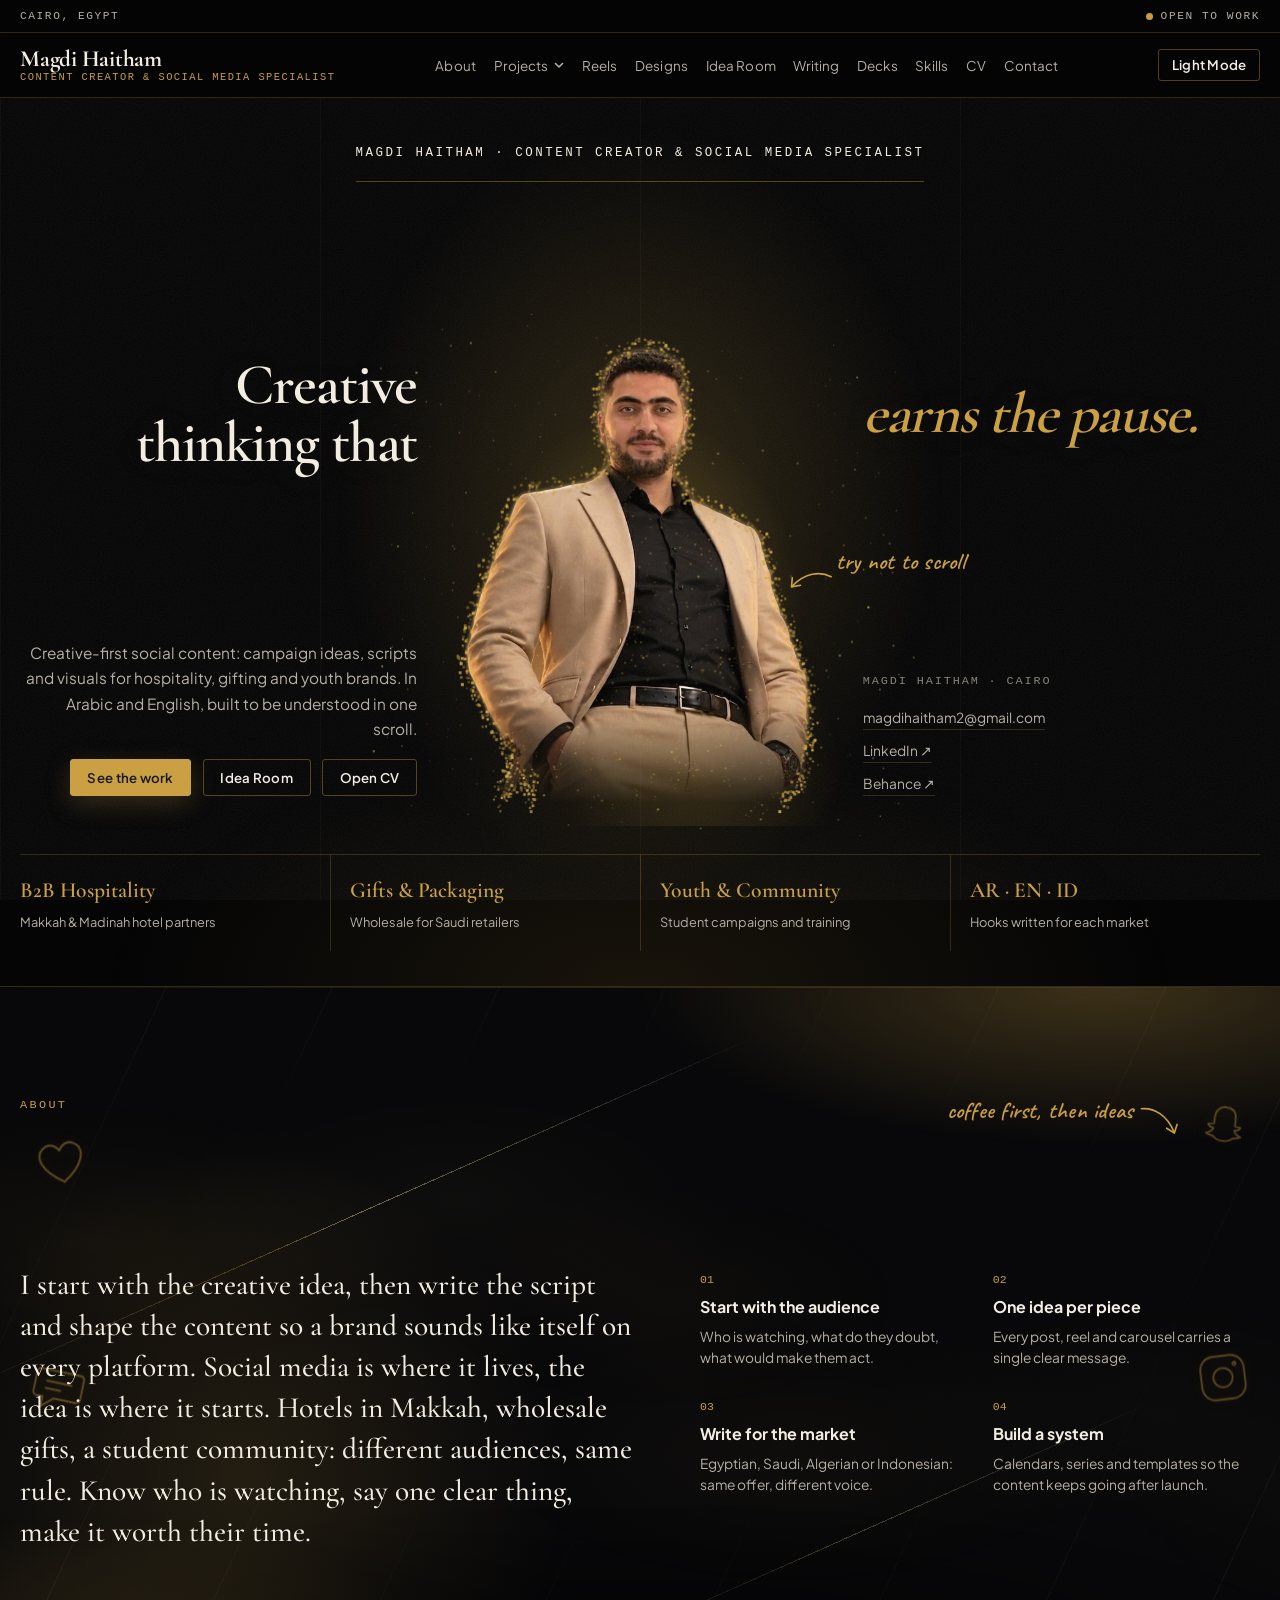
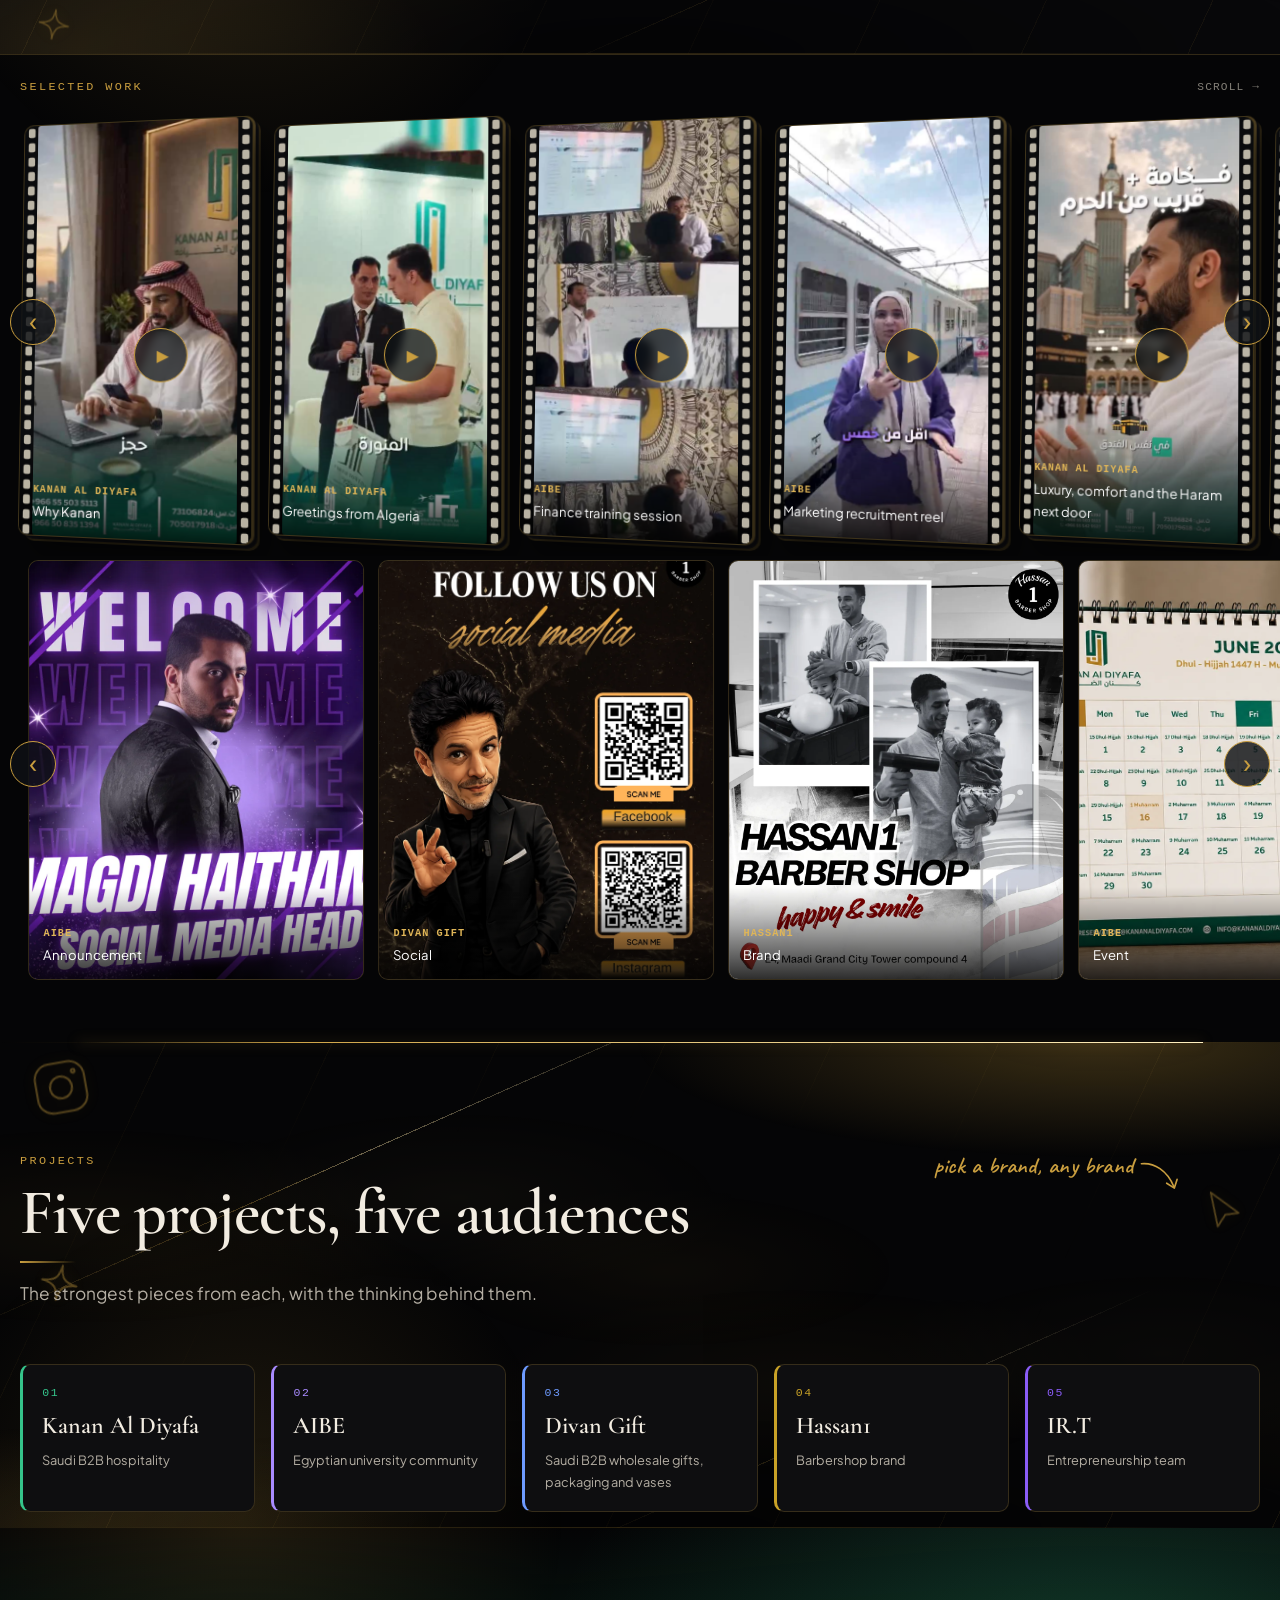
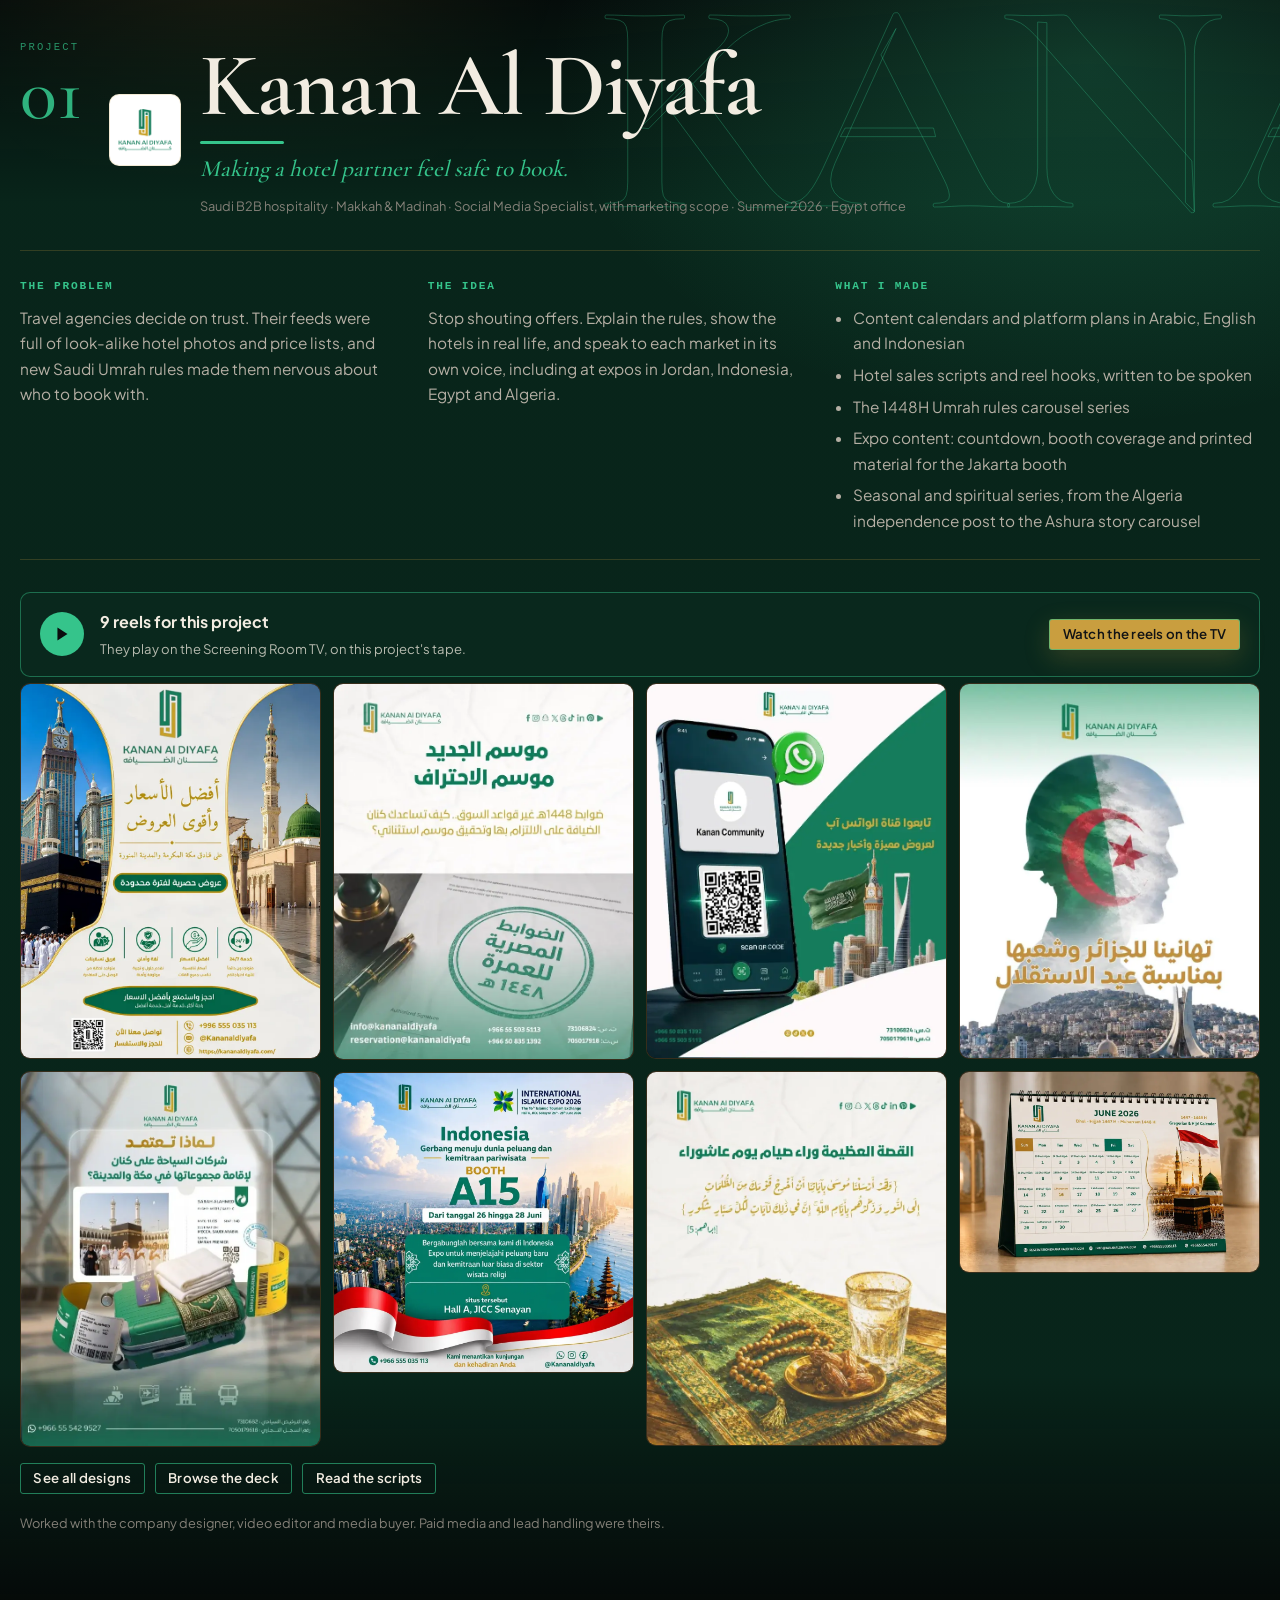
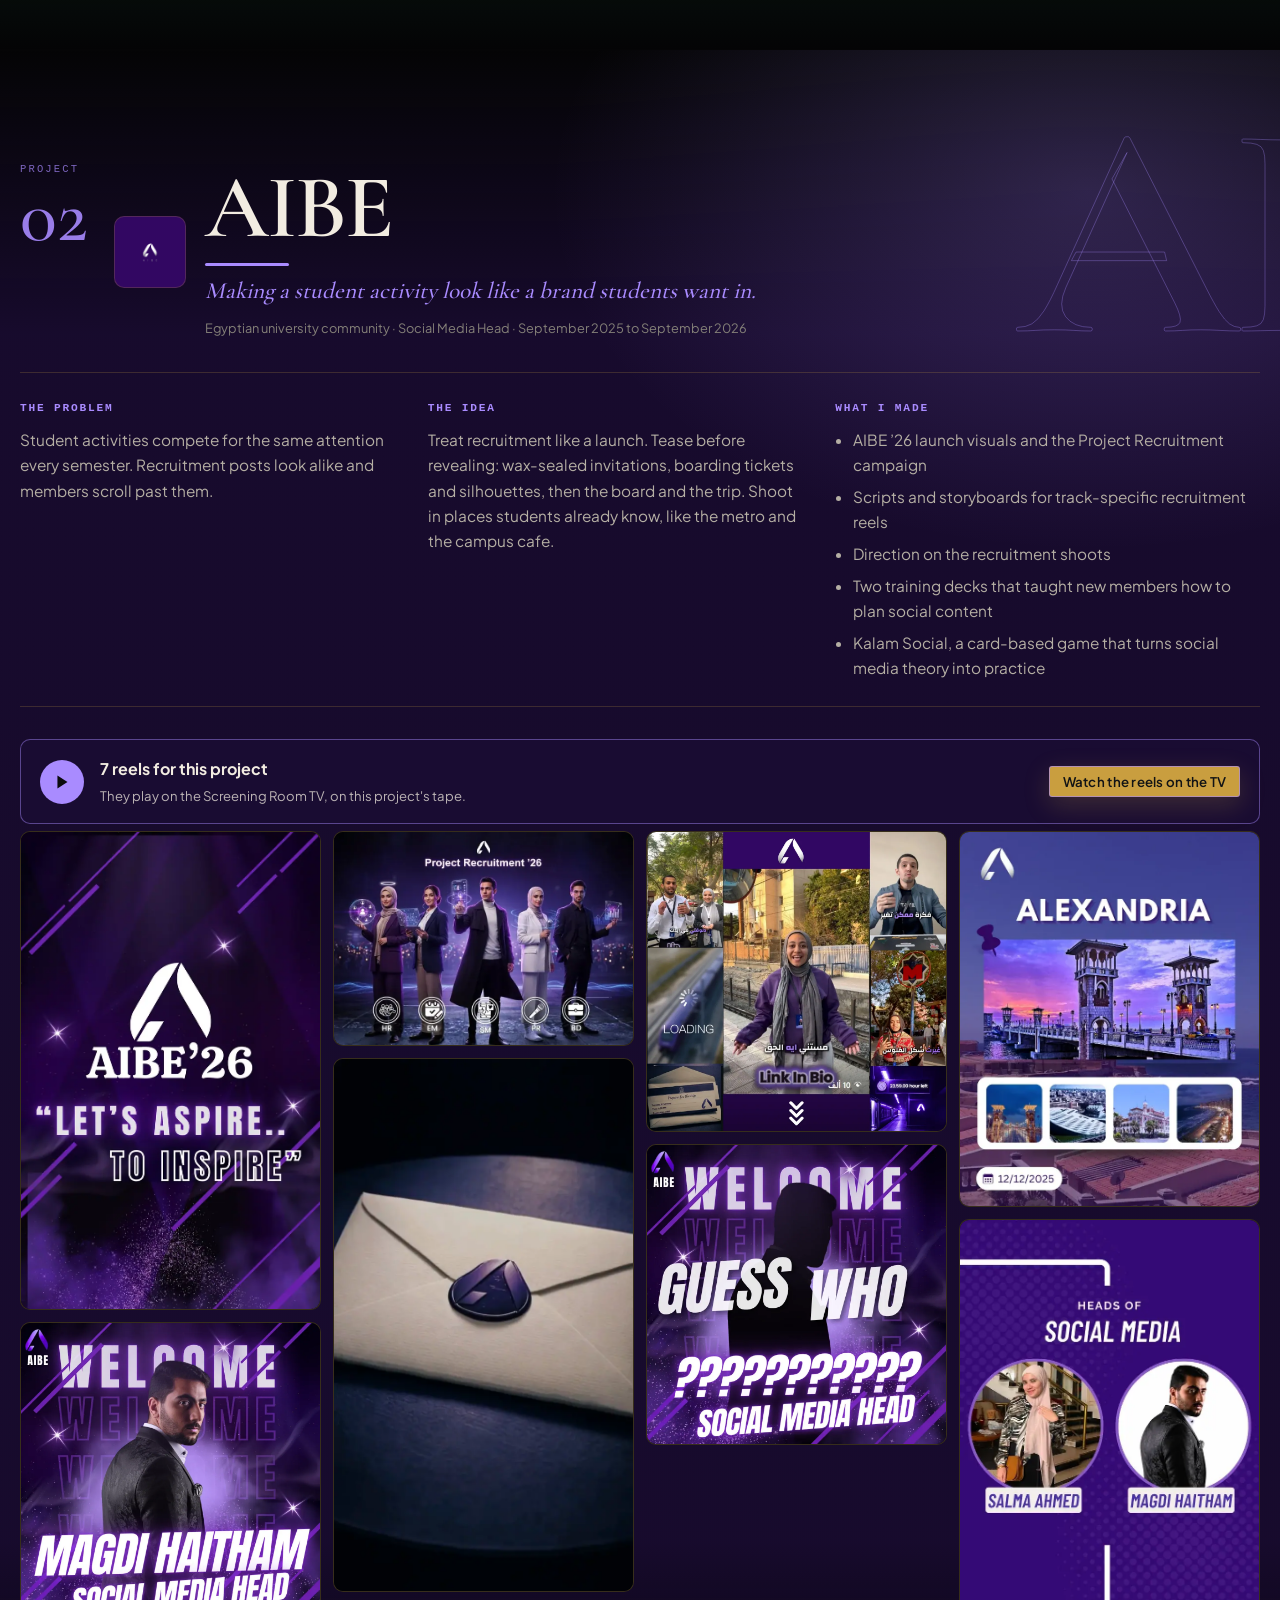
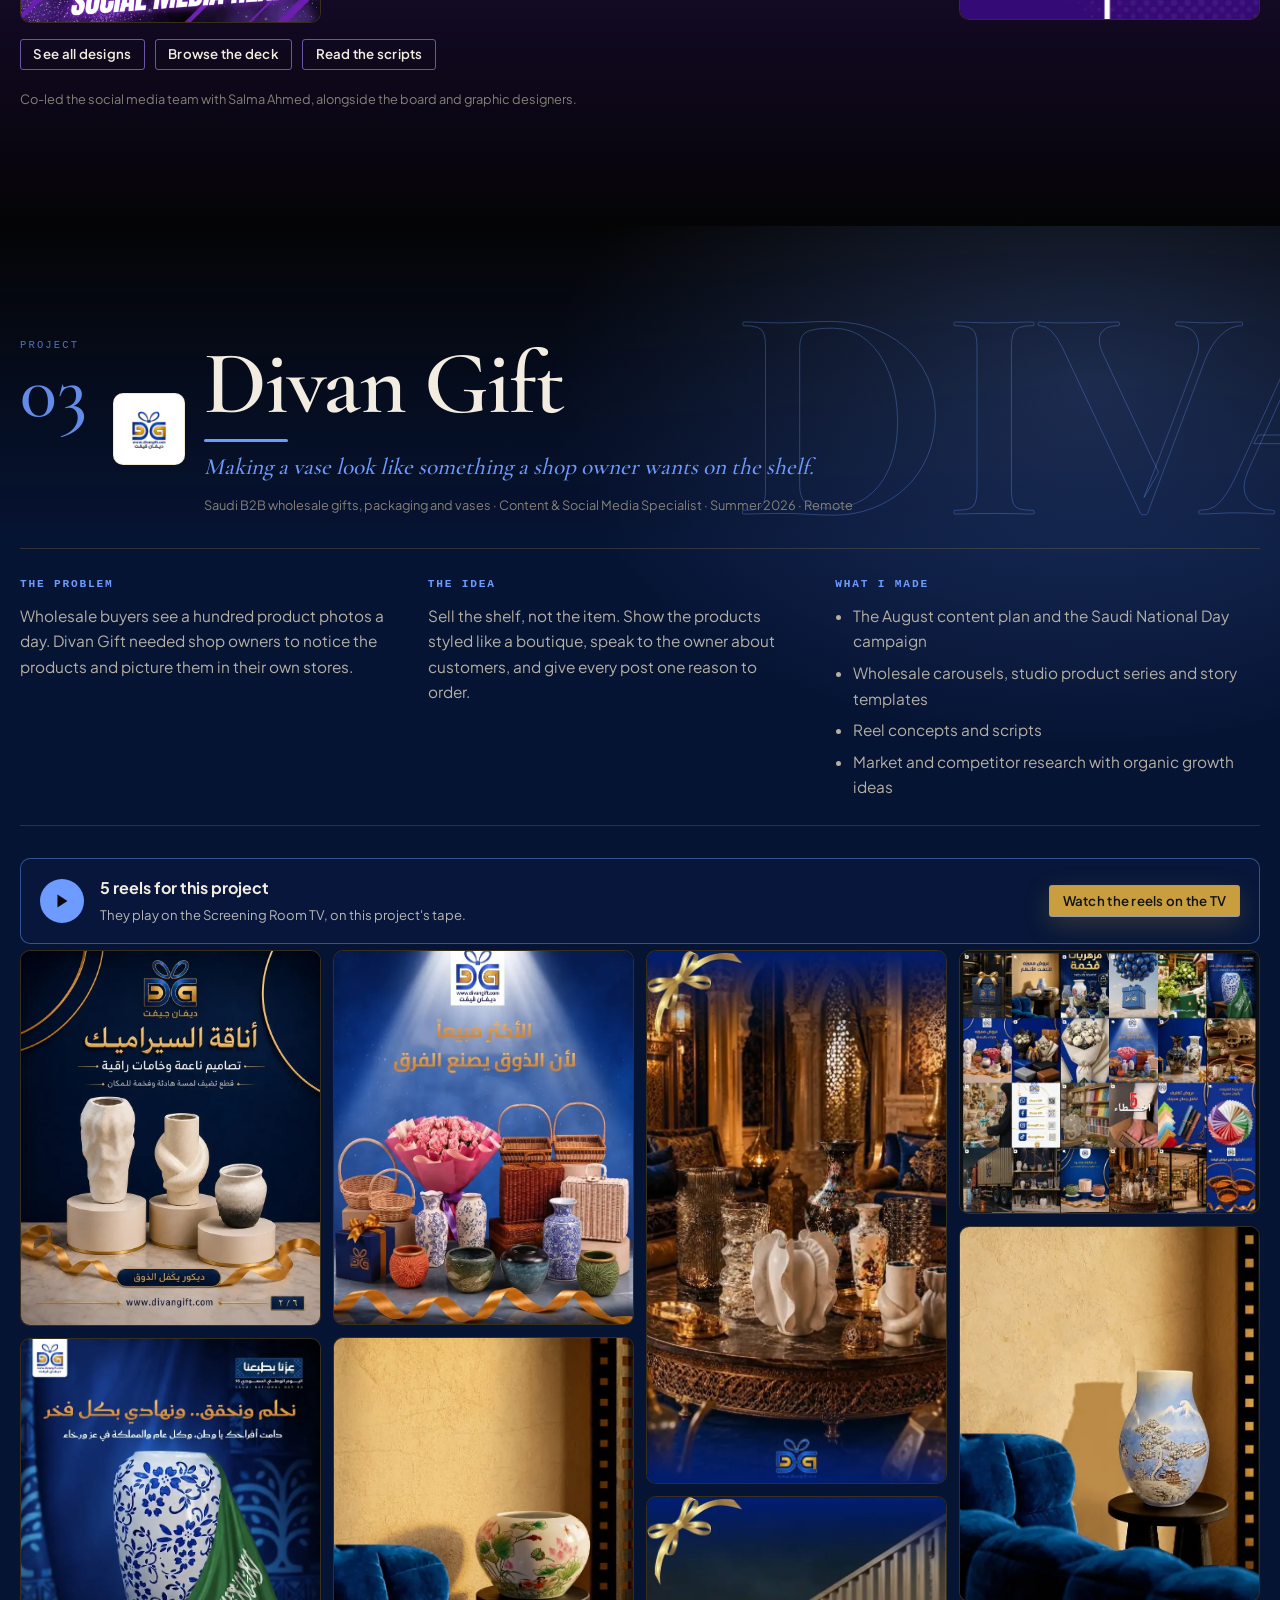
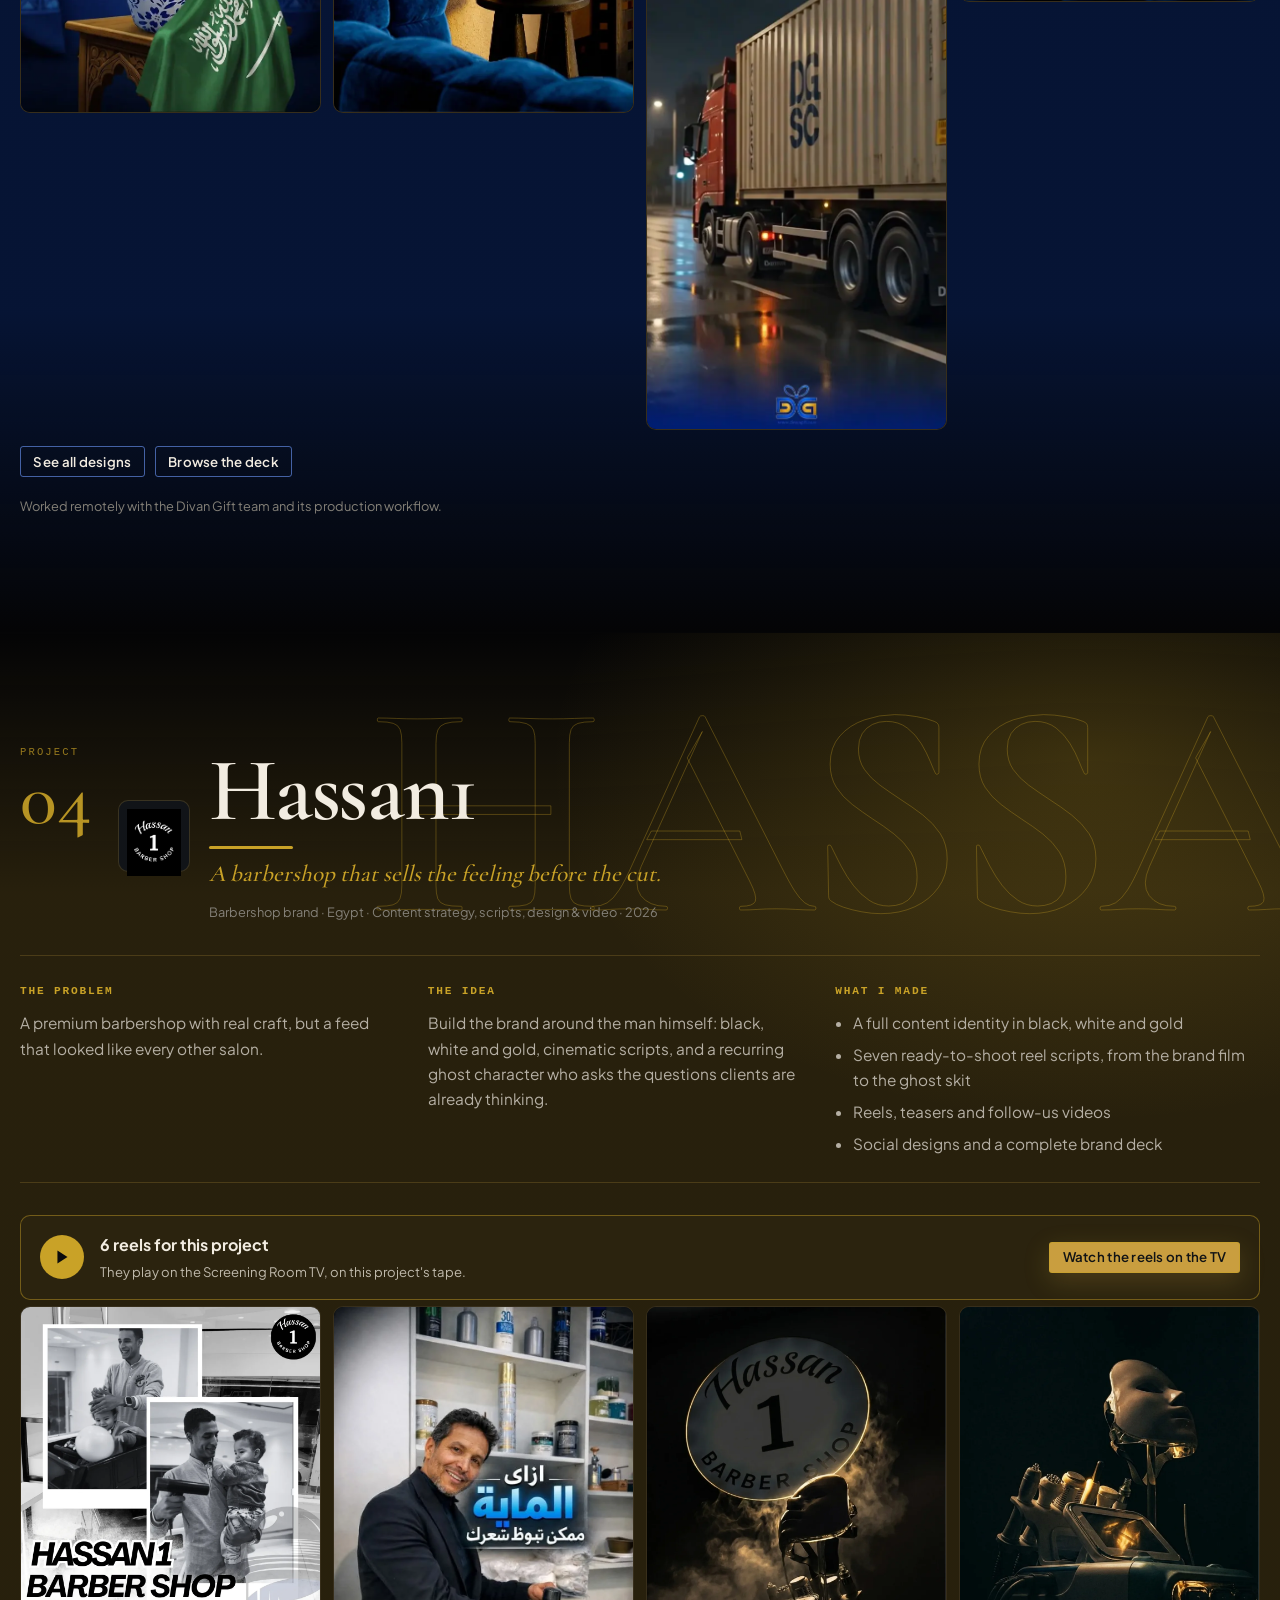
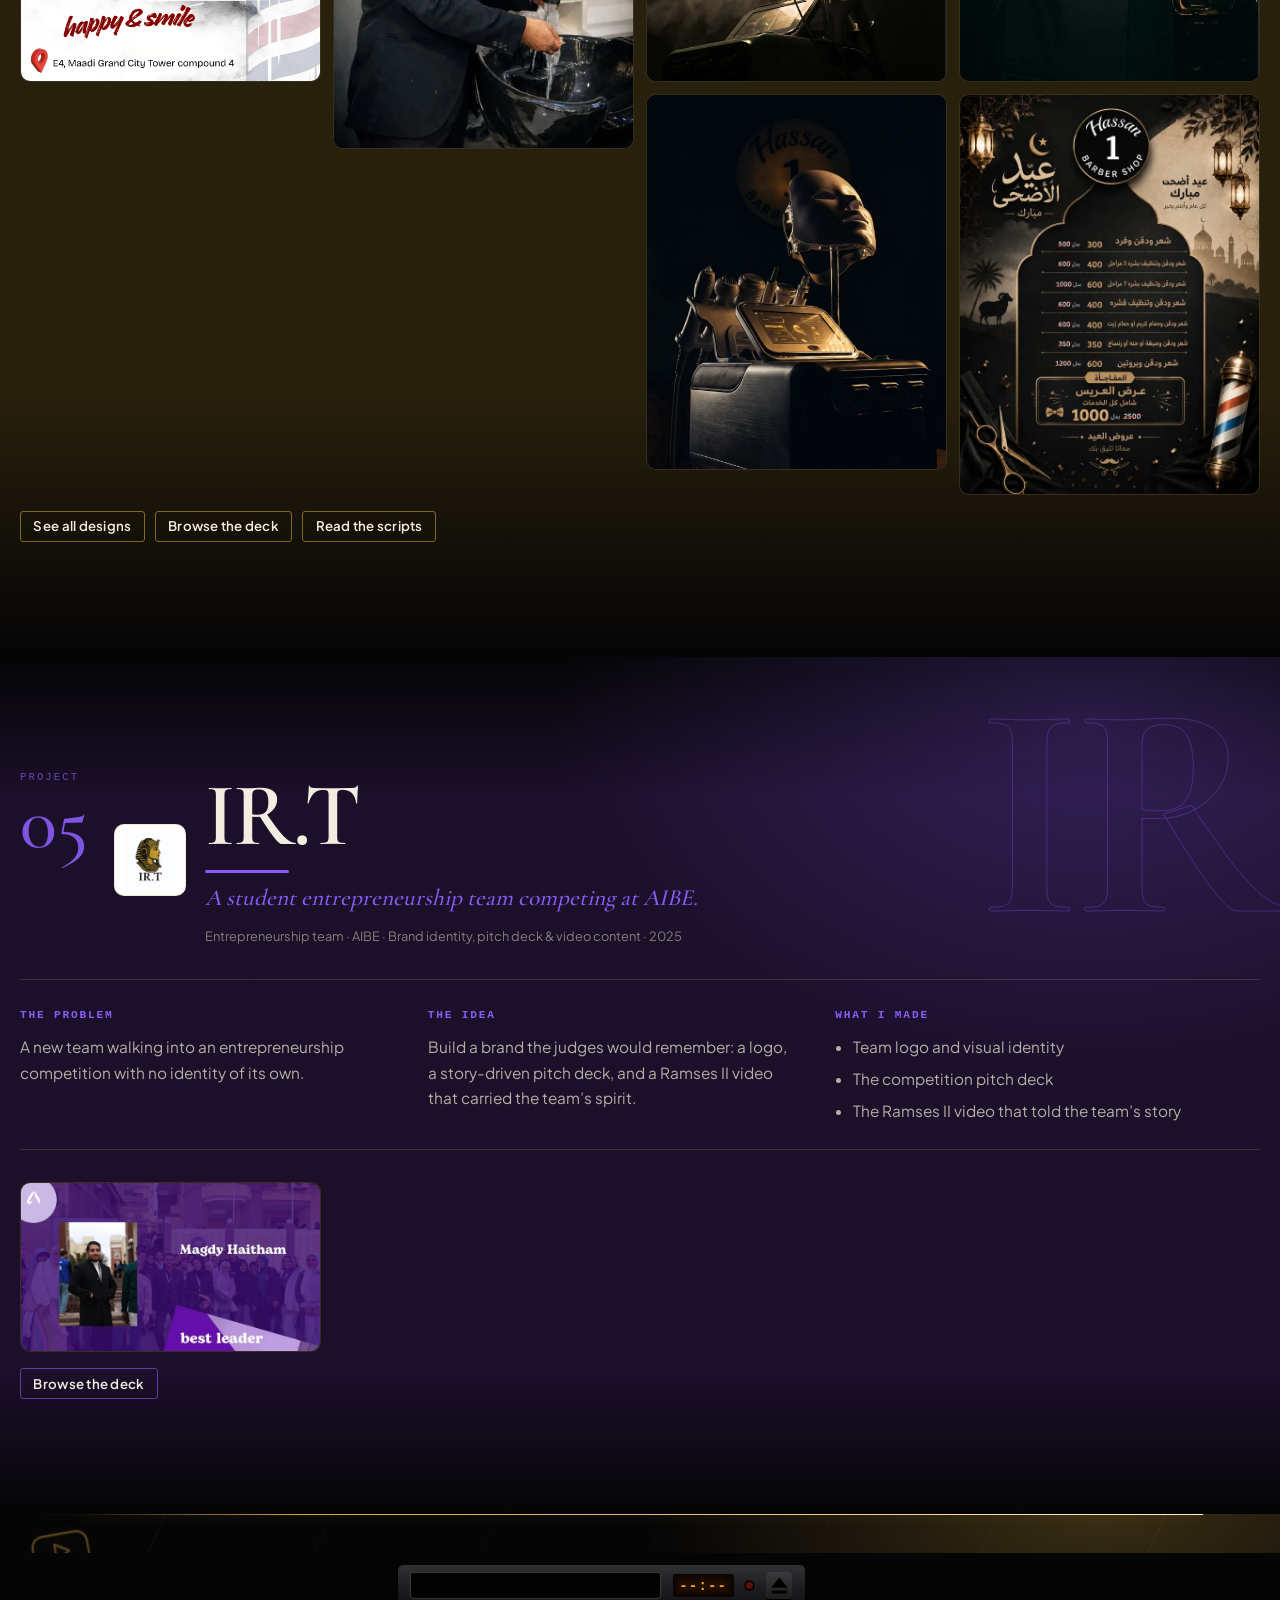
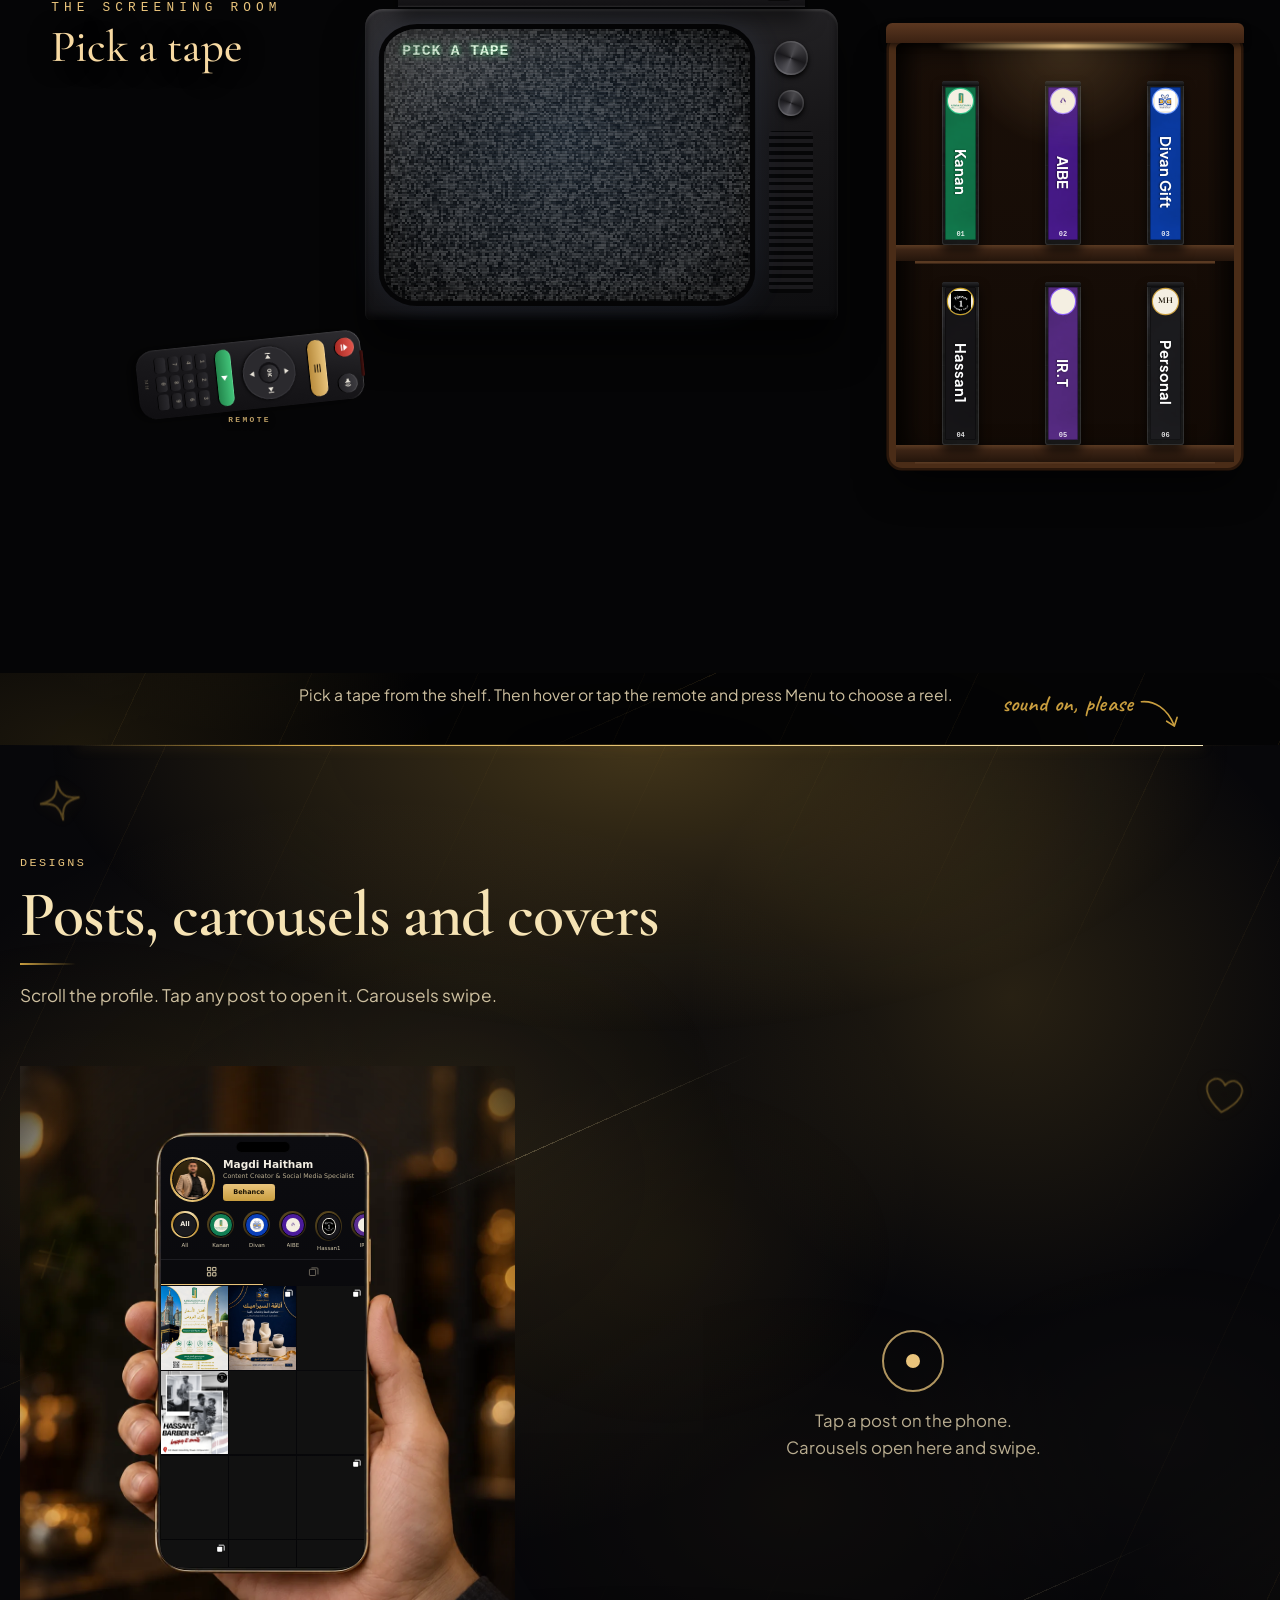
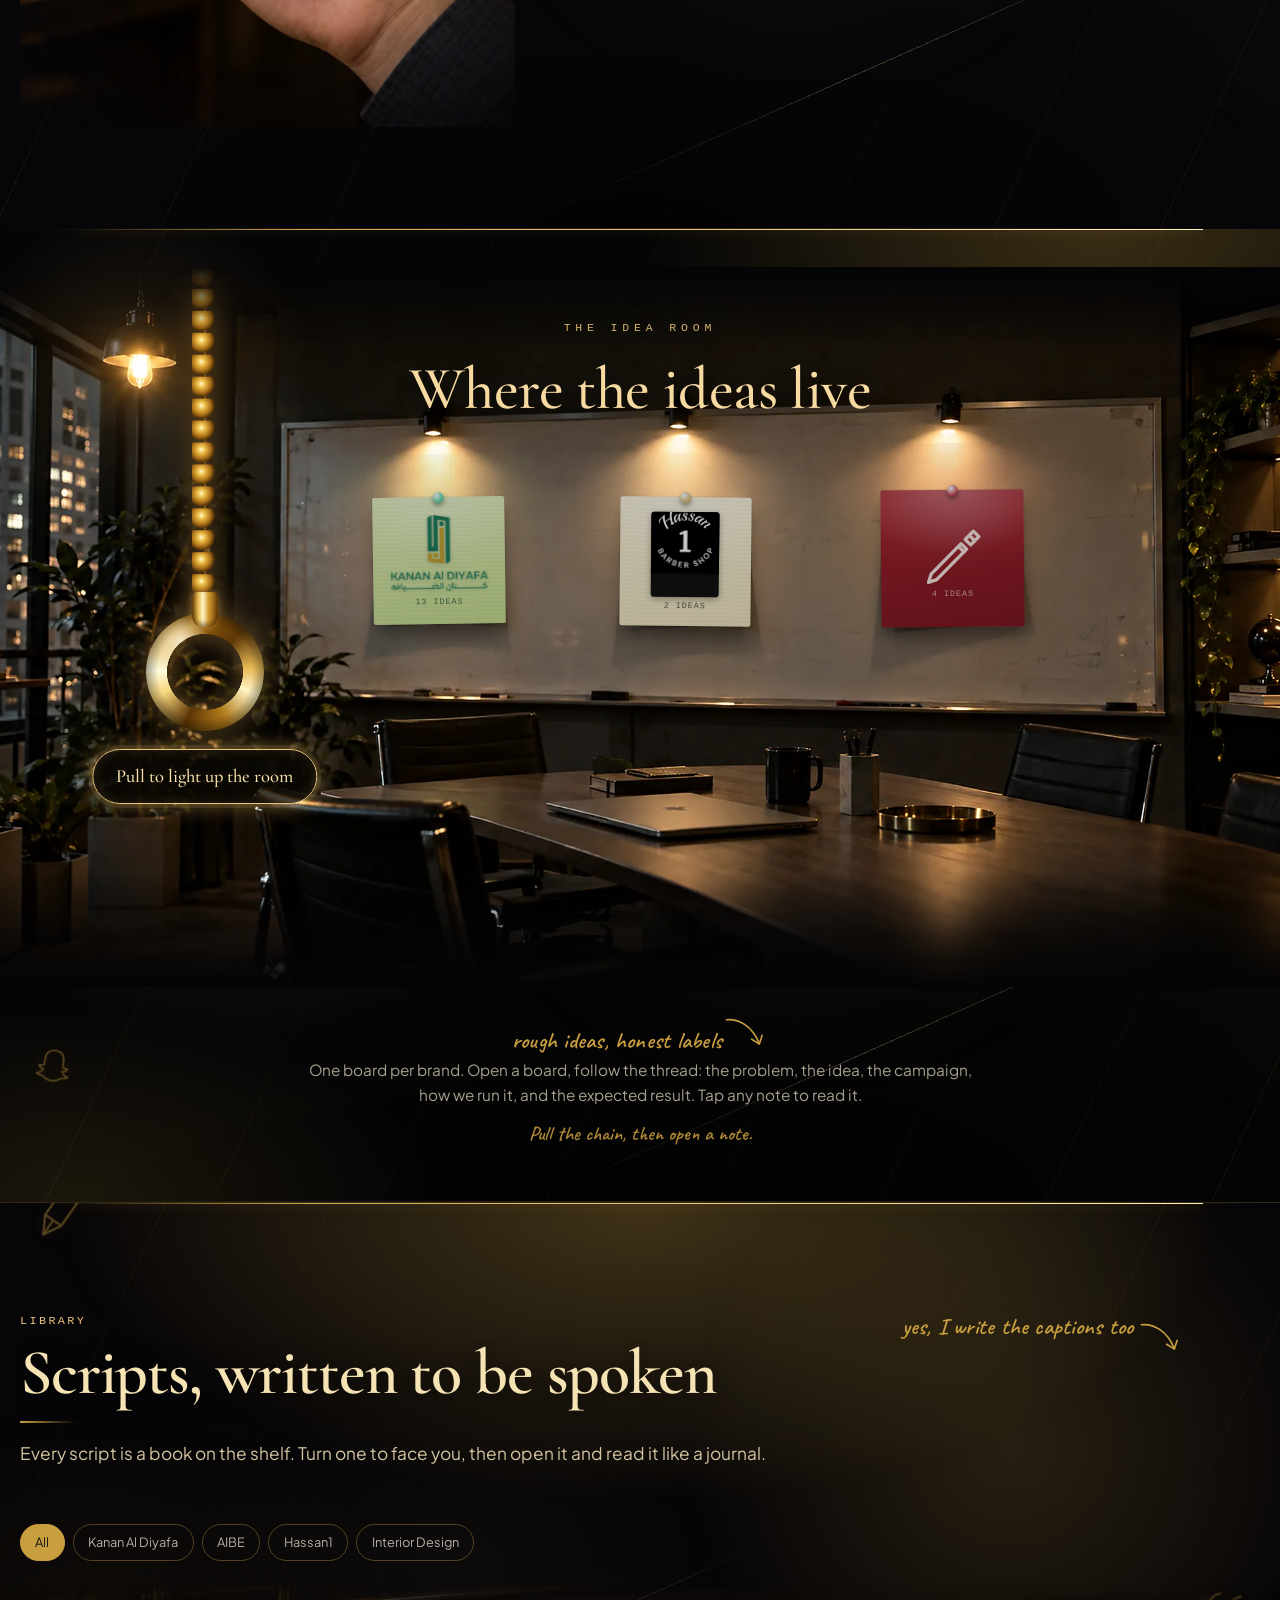
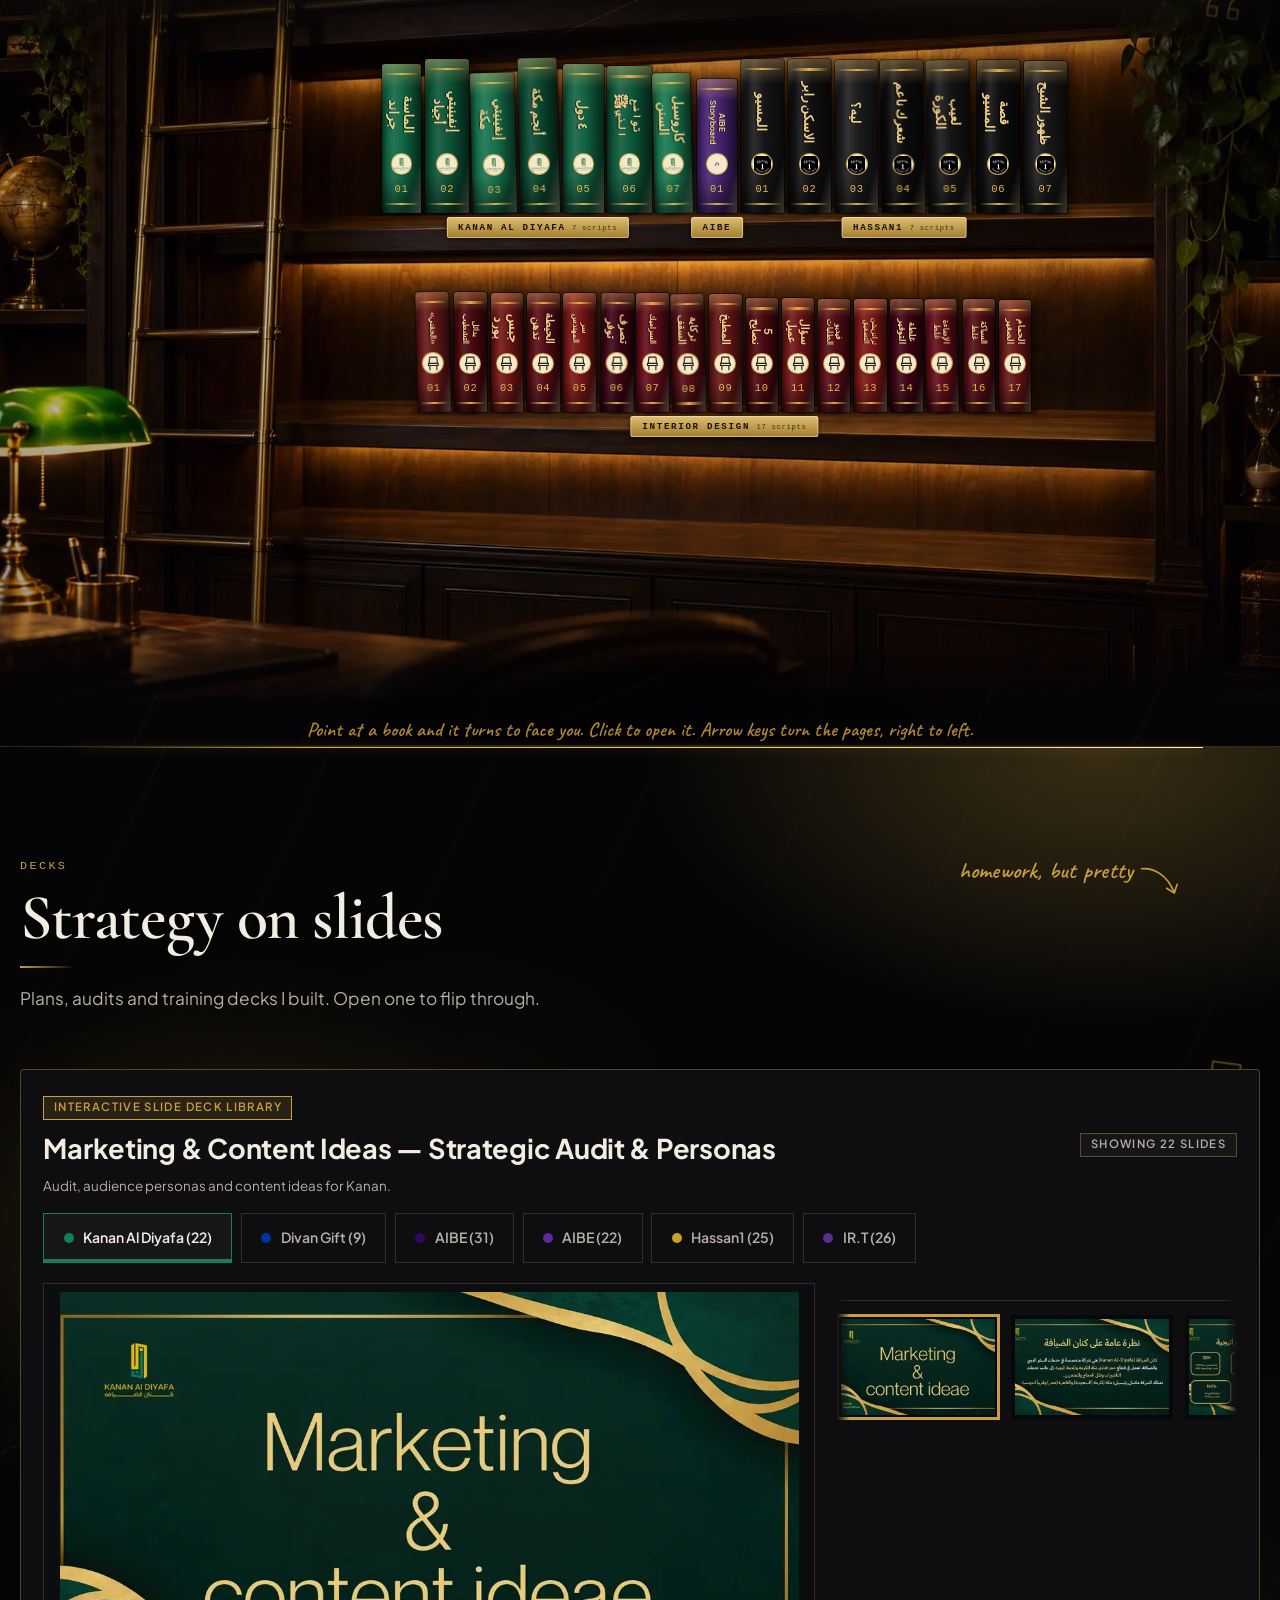
==== commit ec0f52ff: "Update portfolio v4.20" ====
--- a/public-site/index.html
+++ b/public-site/index.html
@@ -3,11 +3,11 @@
 <head>
   <meta charset="UTF-8" />
   <meta name="viewport" content="width=device-width, initial-scale=1.0" />
-  <title>Magdi Haitham Mabrok — Content Creator &amp; Social Media Specialist</title>
-  <meta name="description" content="Editorial marketing portfolio of Magdi Haitham Mabrok featuring B2B hospitality, wholesale gift packaging, student leadership case studies, bilingual scripts, market research, and presentation decks." />
+  <title>Magdi Haitham | Content Creator &amp; Social Media Specialist</title>
+  <meta name="description" content="Campaign ideas, scripts and social content for hospitality, gifting and youth brands, in Arabic and English. Portfolio of Magdi Haitham, Cairo." />
   <meta property="og:type" content="website" />
-  <meta property="og:title" content="Magdi Haitham Mabrok — Content Creator &amp; Social Media Specialist" />
-  <meta property="og:description" content="Case studies, Arabic/English scripts, video archive, market research, and strategic presentations." />
+  <meta property="og:title" content="Magdi Haitham | Content Creator &amp; Social Media Specialist" />
+  <meta property="og:description" content="Campaign ideas, scripts and social content for hospitality, gifting and youth brands." />
   <meta property="og:image" content="./assets/profile/magdi-profile.webp" />
   <meta name="twitter:card" content="summary_large_image" />
 
@@ -16,6 +16,7 @@
   <link rel="stylesheet" href="./css/tokens.css" />
   <link rel="stylesheet" href="./css/main.css" />
   <link rel="stylesheet" href="./css/theme-overrides.css" />
+  <link rel="stylesheet" href="./css/v4.css" />
   <style id="builder-dynamic-css"></style>
 </head>
 <body>
@@ -44,7 +45,7 @@
 
       <div class="nav-actions">
         <button type="button" class="btn btn-sm" id="theme-toggle-btn" aria-pressed="false">Light Mode</button>
-        <button type="button" class="btn btn-sm mobile-menu-toggle" id="mobile-menu-toggle" aria-expanded="false" aria-controls="public-nav-links" aria-label="Toggle navigation menu">Menu</button>
+        <button type="button" class="btn btn-sm mobile-menu-toggle v4-burger" id="mobile-menu-toggle" aria-expanded="false" aria-controls="public-nav-links" aria-label="Open navigation"><svg width="20" height="20" viewBox="0 0 20 20" aria-hidden="true"><g stroke="currentColor" stroke-width="1.8" stroke-linecap="round"><path class="b1" d="M3 6h14"/><path class="b2" d="M3 10h14"/><path class="b3" d="M3 14h14"/></g></svg></button>
       </div>
     </div>
   </header>
@@ -130,13 +131,26 @@
     </div>
   </div>
 
+  <!-- VIDEO PLAYER MODAL -->
+  <div class="modal-backdrop" id="video-modal" role="dialog" aria-modal="true" aria-hidden="true" aria-labelledby="video-modal-title">
+    <div class="modal-dialog v4-video-dialog">
+      <div class="modal-head">
+        <div>
+          <div id="video-modal-meta" class="v4-chip"></div>
+          <h3 id="video-modal-title" style="margin:0.3rem 0 0; font-size:1.1rem;"></h3>
+        </div>
+        <button type="button" class="btn btn-sm" id="video-modal-close" aria-label="Close video">Close ✕</button>
+      </div>
+      <div class="modal-body"><video id="video-modal-el" controls playsinline preload="metadata"></video><div id="video-modal-msg" class="v4-video-msg" role="alert" hidden></div></div>
+    </div>
+  </div>
+
   <div class="toast-notice" id="toast-notice" role="status" aria-live="polite"></div>
 
   <script src="./data/portfolio-data.js"></script>
   <script src="./js/state.js"></script>
   <script src="./js/builder-style-engine.js"></script>
   <script src="./js/motion.js"></script>
-  <script src="./js/carousels-modals.js"></script>
   <script src="./js/render-public.js"></script>
   <script src="./js/app.js"></script>
 </body>
--- a/public-site/fonts/fonts.css
+++ b/public-site/fonts/fonts.css
@@ -555,3 +555,14 @@
   src: url(./tajawal-700-latin-28.woff2) format('woff2');
   unicode-range: U+0000-00FF, U+0131, U+0152-0153, U+02BB-02BC, U+02C6, U+02DA, U+02DC, U+0304, U+0308, U+0329, U+2000-206F, U+20AC, U+2122, U+2191, U+2193, U+2212, U+2215, U+FEFF, U+FFFD;
 }
+
+@font-face {
+  font-family: 'Caveat';
+  font-style: normal;
+  font-weight: 600;
+  font-display: swap;
+  src: url(./caveat-600-latin-29.woff2) format('woff2');
+}
+@font-face { font-family: 'Anton'; font-style: normal; font-weight: 400; font-display: swap; src: url('anton-400-latin.woff2') format('woff2'); }
+@font-face { font-family: 'Bowlby One'; font-style: normal; font-weight: 400; font-display: swap; src: url('bowlby-one-400-latin.woff2') format('woff2'); }
+@font-face { font-family: 'Bowlby One'; font-style: normal; font-weight: 400; font-display: swap; src: url('bowlby-one-400.ttf') format('truetype'); }
--- a/public-site/css/tokens.css
+++ b/public-site/css/tokens.css
@@ -11,10 +11,10 @@
   --font-mono: 'JetBrains Mono', ui-monospace, SFMono-Regular, Menlo, Consolas, monospace;
 
   /* Editorial Noir (Default Dark Theme) */
-  --bg-canvas: #0f1215;
-  --bg-surface: #161a1f;
-  --bg-elevated: #1e242b;
-  --bg-inset: #121519;
+  --bg-canvas: #050506;
+  --bg-surface: #0e0e10;
+  --bg-elevated: #161618;
+  --bg-inset: #08080a;
   --bg-paper: #f3ede2;
   --ink-on-paper: #16181a;
 
@@ -29,8 +29,8 @@
   --accent-ink: #111315;
 
   /* Hairline Rules & Borders */
-  --border-hairline: rgba(242, 236, 225, 0.14);
-  --border-strong: rgba(242, 236, 225, 0.28);
+  --border-hairline: rgba(201, 158, 63, 0.20);
+  --border-strong: rgba(201, 158, 63, 0.38);
   --shadow-editorial: 0 24px 60px rgba(0, 0, 0, 0.48);
   --shadow-card: 0 10px 30px rgba(0, 0, 0, 0.28);
 
--- a/public-site/css/main.css
+++ b/public-site/css/main.css
@@ -1933,27 +1933,9 @@
 }
 
 /* =========================================================
-   ADVANCED WEBSITE-WIDE MOTION & HORIZONTAL MARQUEE SYSTEM
-   (INSPIRED BY SCHOOL OF MARKETING — GPU-COMPOSITED,
-   REUSABLE, NON-BLOCKING, REDUCED-MOTION SAFE)
+   ADVANCED MOTION EXPERIENCE (INSPIRED BY MODERN EDITORIAL
+   SHOWCASES — GPU-COMPOSITED, NON-BLOCKING, REDUCED-MOTION SAFE)
    ========================================================= */
-:root {
-  --motion-dur: 0.62s;
-  --motion-ease: cubic-bezier(0.22, 1, 0.36, 1);
-  --marquee-speed-factor: 1;
-}
-
-body[data-motion-intensity="subtle"] {
-  --motion-dur: 0.45s;
-}
-body[data-motion-intensity="dynamic"] {
-  --motion-dur: 0.78s;
-}
-
-section[id] {
-  scroll-margin-top: 92px;
-}
-
 .scroll-progress-bar {
   position: absolute;
   left: 0;
@@ -1968,272 +1950,8 @@
   will-change: transform;
 }
 
-/* Active Section Scroll-Spy Indicator & Nav Motion */
-.nav-links a {
-  position: relative;
-  transition: color 0.24s ease, transform 0.24s ease;
-}
-
-.nav-links a::after {
-  content: '';
-  position: absolute;
-  left: 0;
-  right: 0;
-  bottom: -4px;
-  height: 2px;
-  background: var(--accent);
-  transform: scaleX(0);
-  transform-origin: left center;
-  transition: transform 0.28s var(--motion-ease);
-}
-
-.nav-links a:hover::after,
-.nav-links a.is-active::after {
-  transform: scaleX(1);
-}
-
-.nav-links a.is-active {
-  color: var(--accent);
-}
-
-.btn {
-  position: relative;
-  overflow: hidden;
-  transition: transform 0.24s var(--motion-ease),
-              border-color 0.24s ease,
-              background-color 0.24s ease,
-              box-shadow 0.28s ease;
-}
-
-.btn::before {
-  content: '';
-  position: absolute;
-  inset: 0;
-  background: linear-gradient(120deg, transparent 20%, rgba(255, 255, 255, 0.16) 50%, transparent 80%);
-  transform: translateX(-110%);
-  transition: transform 0.55s var(--motion-ease);
-  pointer-events: none;
-}
-
-.btn:hover::before {
-  transform: translateX(110%);
-}
-
-.btn:hover {
-  transform: translateY(-2px);
-}
-
-.btn:active {
-  transform: translateY(0) scale(0.985);
-}
-
-/* Hero Portrait Float & Split-Word Cascade */
 .hero-portrait-aside {
   will-change: transform;
-}
-
-.hero-title .split-word {
-  display: inline-block;
-  margin-right: 0.28em;
-}
-
-.hero-title .split-word:last-child {
-  margin-right: 0;
-}
-
-body.motion-ready .hero-title .split-word {
-  opacity: 0;
-  transform: translate3d(0, 26px, 0) rotateX(-16deg);
-  transition: opacity 0.65s var(--motion-ease), transform 0.72s var(--motion-ease);
-  transition-delay: calc(140ms + var(--word-i, 0) * 65ms);
-}
-
-body.motion-ready .hero-title.is-visible .split-word {
-  opacity: 1;
-  transform: translate3d(0, 0, 0) rotateX(0deg);
-}
-
-@keyframes heroPortraitFloat {
-  0%, 100% { transform: translate3d(0, 0, 0) rotate(0.8deg); }
-  50% { transform: translate3d(0, -7px, 0) rotate(0.2deg); }
-}
-
-@media (min-width: 960px) {
-  body.motion-ready [data-motion="hero-portrait"].is-visible .hero-portrait-frame {
-    animation: heroPortraitFloat 7.2s ease-in-out 1.1s infinite;
-  }
-}
-
-/* Unified Horizontal Marquee Architecture (Infinite Seamless Loop) */
-.marquee-stack {
-  display: flex;
-  flex-direction: column;
-  gap: 1.15rem;
-}
-
-.marquee-shell {
-  position: relative;
-  overflow: hidden;
-  width: 100%;
-  --marquee-gap: 1rem;
-  --marquee-duration: 58s;
-  padding-block: 0.35rem;
-  mask-image: linear-gradient(to right, transparent 0%, #000 3.2%, #000 96.8%, transparent 100%);
-  -webkit-mask-image: linear-gradient(to right, transparent 0%, #000 3.2%, #000 96.8%, transparent 100%);
-}
-
-.marquee-track {
-  display: flex;
-  gap: var(--marquee-gap);
-  width: max-content;
-  align-items: stretch;
-}
-
-.marquee-group {
-  display: flex;
-  flex-shrink: 0;
-  gap: var(--marquee-gap);
-  align-items: stretch;
-  animation: portfolioMarqueeLeft calc(var(--marquee-duration) * var(--marquee-speed-factor, 1)) linear infinite;
-  will-change: transform;
-}
-
-.marquee-shell.dir-right .marquee-group {
-  animation-name: portfolioMarqueeRight;
-}
-
-.marquee-shell.pause-on-hover:hover .marquee-group,
-.marquee-shell.is-paused .marquee-group {
-  animation-play-state: paused;
-}
-
-@keyframes portfolioMarqueeLeft {
-  from { transform: translate3d(0, 0, 0); }
-  to   { transform: translate3d(calc(-100% - var(--marquee-gap)), 0, 0); }
-}
-
-@keyframes portfolioMarqueeRight {
-  from { transform: translate3d(calc(-100% - var(--marquee-gap)), 0, 0); }
-  to   { transform: translate3d(0, 0, 0); }
-}
-
-/* Marquee Card Sizing & Responsive Polish */
-.marquee-shell .design-card {
-  width: 280px;
-  flex-shrink: 0;
-}
-.marquee-shell .script-card {
-  width: 340px;
-  flex-shrink: 0;
-}
-.marquee-shell .video-card {
-  width: 310px;
-  flex-shrink: 0;
-}
-.marquee-shell .video-card.video-card-featured {
-  width: 365px;
-  border-color: color-mix(in srgb, var(--accent) 45%, var(--border-hairline));
-}
-.marquee-shell .brand-card {
-  width: 320px;
-  flex-shrink: 0;
-}
-
-/* Video Preview & Poster Badges */
-.video-thumb-box {
-  position: relative;
-  overflow: hidden;
-  background: #0b0d10;
-}
-
-.video-preview-el {
-  position: absolute;
-  inset: 0;
-  width: 100%;
-  height: 100%;
-  object-fit: cover;
-  z-index: 1;
-  transition: transform 0.55s var(--motion-ease);
-}
-
-.video-card:hover .video-preview-el {
-  transform: scale(1.04);
-}
-
-.video-live-pill {
-  position: absolute;
-  top: 0.6rem;
-  left: 0.6rem;
-  z-index: 3;
-  display: inline-flex;
-  align-items: center;
-  gap: 0.35rem;
-  padding: 0.22rem 0.52rem;
-  background: rgba(11, 13, 16, 0.84);
-  border: 1px solid rgba(201, 158, 63, 0.55);
-  color: #f6efe2;
-  font-family: var(--font-mono);
-  font-size: 0.63rem;
-  letter-spacing: 0.08em;
-  text-transform: uppercase;
-  backdrop-filter: blur(4px);
-}
-
-.video-live-dot {
-  width: 6px;
-  height: 6px;
-  border-radius: 50%;
-  background: #3ecf8e;
-  animation: liveDotPulse 1.8s ease-in-out infinite;
-}
-
-@keyframes liveDotPulse {
-  0%, 100% { opacity: 1; transform: scale(1); }
-  50% { opacity: 0.45; transform: scale(0.75); }
-}
-
-.video-card-btn {
-  appearance: none;
-  text-align: left;
-  cursor: pointer;
-  color: inherit;
-  font: inherit;
-}
-
-/* Presentation Slide Auto-Scrolling Thumbnail Marquee */
-.deck-marquee-shell {
-  --marquee-gap: 0.75rem;
-  --marquee-duration: 54s;
-  margin-top: 1.05rem;
-  padding-top: 0.9rem;
-  border-top: 1px solid var(--border-hairline);
-}
-
-.deck-marquee-shell .deck-thumb-btn {
-  width: 162px;
-  flex-shrink: 0;
-  transition: transform 0.25s var(--motion-ease), border-color 0.22s ease, box-shadow 0.25s ease;
-}
-
-.deck-marquee-shell .deck-thumb-btn:hover {
-  transform: translateY(-3px) scale(1.03);
-  border-color: var(--accent);
-  box-shadow: var(--shadow-card);
-}
-
-.deck-marquee-shell .deck-thumb-btn.active {
-  border-color: var(--accent);
-  box-shadow: 0 0 0 1px var(--accent);
-}
-
-@keyframes stageCrossfade {
-  from { opacity: 0.25; transform: scale(0.985) translateY(8px); }
-  to   { opacity: 1; transform: scale(1) translateY(0); }
-}
-
-.deck-slide-frame.is-animating img,
-.case-panel-enter {
-  animation: stageCrossfade 0.45s var(--motion-ease) both;
 }
 
 /* Hover & Image Reveal Polish across galleries and cards */
@@ -2243,15 +1961,15 @@
 .custom-media-thumb img,
 .hero-portrait-img-box img,
 .deck-slide-frame img {
-  transition: transform 0.55s var(--motion-ease), filter 0.45s ease;
+  transition: transform 0.55s cubic-bezier(0.22, 1, 0.36, 1), filter 0.45s ease;
 }
 
 .design-card:hover .design-matte img,
-.video-card:hover .video-thumb-box img,
+a.video-card:hover .video-thumb-box img,
 .calendar-thumb-btn:hover img,
 .custom-media-card:hover .custom-media-thumb img,
 .hero-portrait-frame:hover .hero-portrait-img-box img {
-  transform: scale(1.045);
+  transform: scale(1.035);
 }
 
 .approach-card,
@@ -2260,67 +1978,32 @@
 .case-dossier,
 .deck-viewer-card,
 .contact-row-card,
-.brand-card,
-.script-card,
-.video-card,
-.design-card,
-.ref-column {
-  transition: transform 0.34s var(--motion-ease),
+.brand-card {
+  transition: transform 0.32s cubic-bezier(0.22, 1, 0.36, 1),
               border-color 0.28s ease,
-              box-shadow 0.34s ease;
+              box-shadow 0.32s ease;
 }
 
 .approach-card:hover,
-.secondary-card:hover,
-.brand-card:hover,
-.script-card:hover,
-.video-card:hover,
-.design-card:hover,
-.ref-column:hover {
-  transform: translateY(-5px);
+.secondary-card:hover {
+  transform: translateY(-4px);
   border-color: var(--accent);
   box-shadow: var(--shadow-card);
 }
 
-.contact-row-card:hover {
-  transform: translateX(4px);
-}
-
-.fact-cell {
-  position: relative;
-  overflow: hidden;
-  transition: background-color 0.28s ease, transform 0.28s ease;
-}
-.fact-cell::after {
-  content: '';
-  position: absolute;
-  left: 0;
-  bottom: 0;
-  width: 100%;
-  height: 2px;
-  background: var(--accent);
-  transform: scaleX(0);
-  transform-origin: left center;
-  transition: transform 0.65s var(--motion-ease);
-  transition-delay: var(--motion-delay, 200ms);
-}
-body.motion-ready .fact-cell.is-visible::after {
-  transform: scaleX(1);
-}
-
 .case-tab-btn {
   transition: transform 0.22s ease, border-color 0.22s ease, background-color 0.22s ease, color 0.22s ease;
 }
 .case-tab-btn:hover {
-  transform: translateY(-2px);
+  transform: translateY(-1px);
 }
 
 /* Scroll & Hero Reveal States (Active ONLY when JS attaches .motion-ready) */
 body.motion-ready [data-motion] {
   opacity: 0;
   transition-property: opacity, transform, filter, clip-path;
-  transition-duration: var(--motion-dur, 0.62s);
-  transition-timing-function: var(--motion-ease);
+  transition-duration: 0.56s;
+  transition-timing-function: cubic-bezier(0.22, 1, 0.36, 1);
   transition-delay: var(--motion-delay, 0ms);
   will-change: opacity, transform;
 }
@@ -2331,50 +2014,37 @@
 
 body.motion-ready [data-motion="fade"] {
   opacity: 0;
-  transition-duration: 0.7s;
+  transition-duration: 0.65s;
 }
 
 body.motion-ready [data-motion="fade-up"] {
-  transform: translate3d(0, 24px, 0);
-}
-
-body.motion-ready [data-motion="fade-left"] {
-  transform: translate3d(-28px, 0, 0);
-}
-
-body.motion-ready [data-motion="fade-right"] {
-  transform: translate3d(28px, 0, 0);
+  transform: translate3d(0, 22px, 0);
 }
 
 body.motion-ready [data-motion="fade-up-blur"] {
-  transform: translate3d(0, 24px, 0);
-  filter: blur(4px);
-}
-
-body.motion-ready [data-motion="flip-up"] {
-  transform: perspective(900px) translate3d(0, 28px, 0) rotateX(-12deg);
-  transform-origin: center top;
+  transform: translate3d(0, 22px, 0);
+  filter: blur(3px);
 }
 
 body.motion-ready [data-motion="scale-reveal"] {
-  transform: translate3d(0, 20px, 0) scale(0.96);
+  transform: translate3d(0, 20px, 0) scale(0.965);
 }
 
 body.motion-ready [data-motion="image-reveal"] {
   transform: translate3d(0, 22px, 0) scale(0.98);
-  clip-path: inset(8% 0 0 0);
+  clip-path: inset(6% 0 0 0);
 }
 
 body.motion-ready [data-motion="hero-portrait"] .hero-portrait-frame {
-  transform: translate3d(0, 30px, 0) scale(0.94) rotate(2.2deg);
-  transition: opacity 0.85s var(--motion-ease),
-              transform 0.92s var(--motion-ease);
+  transform: translate3d(0, 28px, 0) scale(0.95) rotate(1.8deg);
+  transition: opacity 0.85s cubic-bezier(0.22, 1, 0.36, 1),
+              transform 0.9s cubic-bezier(0.22, 1, 0.36, 1);
   transition-delay: var(--motion-delay, 90ms);
 }
 
 body.motion-ready [data-motion].is-visible {
   opacity: 1;
-  transform: perspective(900px) translate3d(0, 0, 0) scale(1) rotateX(0deg);
+  transform: translate3d(0, 0, 0) scale(1);
   filter: blur(0);
   clip-path: inset(0 0 0 0);
 }
@@ -2383,60 +2053,23 @@
   transform: rotate(0.8deg);
 }
 
-@media (max-width: 720px) {
-  .marquee-shell .design-card { width: 225px; }
-  .marquee-shell .script-card { width: 270px; }
-  .marquee-shell .video-card,
-  .marquee-shell .video-card.video-card-featured { width: 255px; }
-  .marquee-shell .brand-card { width: 255px; }
-  .deck-marquee-shell .deck-thumb-btn { width: 132px; }
-
+@media (max-width: 600px) {
   body.motion-ready [data-motion="hero-portrait"].is-visible .hero-portrait-frame {
     transform: none;
-    animation: none;
-  }
-}
-
-/* Reduced Motion & Admin Global Motion Disable Support */
-body.motion-disabled .marquee-group,
-body.reduced-motion-forced .marquee-group {
-  animation: none !important;
-}
-body.motion-disabled .marquee-group[data-marquee-clone="true"],
-body.reduced-motion-forced .marquee-group[data-marquee-clone="true"] {
-  display: none !important;
-}
-body.motion-disabled .marquee-shell,
-body.reduced-motion-forced .marquee-shell {
-  overflow-x: auto;
-  mask-image: none;
-  -webkit-mask-image: none;
+  }
 }
 
 @media (prefers-reduced-motion: reduce) {
   .scroll-progress-bar {
     display: none;
   }
-  .marquee-group {
-    animation: none !important;
-  }
-  .marquee-group[data-marquee-clone="true"] {
-    display: none !important;
-  }
-  .marquee-shell {
-    overflow-x: auto;
-    mask-image: none;
-    -webkit-mask-image: none;
-  }
   body.motion-ready [data-motion],
-  body.motion-ready [data-motion] .hero-portrait-frame,
-  body.motion-ready .hero-title .split-word {
+  body.motion-ready [data-motion] .hero-portrait-frame {
     opacity: 1 !important;
     transform: none !important;
     filter: none !important;
     clip-path: none !important;
     transition: none !important;
-    animation: none !important;
   }
 }
 
--- a/public-site/css/v4.css
+++ b/public-site/css/v4.css
@@ -0,0 +1,1384 @@
+/* =========================================================
+   PORTFOLIO v4 — editorial noir + brass, with early proof
+   Loaded after main.css and theme-overrides.css.
+   Uses the theme variables so the Visual Builder Studio keeps working.
+   ========================================================= */
+body.v4-modal-open { overflow: hidden; }
+html { scroll-behavior: smooth; scroll-padding-top: 84px; }
+
+.v4-kicker { display: inline-block; font-family: var(--font-mono); font-size: 0.74rem; letter-spacing: 0.18em; text-transform: uppercase; color: var(--accent); }
+.v4-h2 { font-family: var(--font-display); font-weight: 600; font-size: clamp(2.3rem, 5vw, 4rem); line-height: 1.02; letter-spacing: -0.01em; margin: 0.5rem 0 0; color: var(--ink-primary); }
+.v4-lead { font-size: 1.08rem; color: var(--ink-secondary); max-width: 62ch; margin: 1rem 0 0; line-height: 1.6; }
+.v4-head { margin-bottom: clamp(2rem, 4vw, 3.2rem); }
+.v4-section { padding: clamp(4rem, 8vw, 7rem) 0; position: relative; }
+.v4-section-alt { background: var(--bg-inset); border-top: 1px solid var(--border-hairline); border-bottom: 1px solid var(--border-hairline); }
+.v4-chip { display: inline-block; font-family: var(--font-mono); font-size: 0.68rem; letter-spacing: 0.08em; text-transform: uppercase; color: var(--accent); }
+.v4-more { font-size: 0.8rem; color: var(--accent); font-weight: 600; }
+
+/* reveal */
+.v4-reveal { opacity: 0; transform: translateY(18px); transition: opacity .7s ease, transform .7s cubic-bezier(.2,.7,.2,1); }
+.v4-reveal.in { opacity: 1; transform: none; }
+@media (prefers-reduced-motion: reduce) { .v4-reveal { opacity: 1; transform: none; transition: none; } html { scroll-behavior: auto; } }
+
+/* HERO */
+.v4-hero { position: relative; padding: clamp(3rem, 7vw, 6rem) 0 2.2rem; overflow: hidden; }
+.v4-hero::before { content: ''; position: absolute; inset: -20% -10% auto auto; width: 62vw; height: 62vw; max-width: 900px; max-height: 900px; background: radial-gradient(closest-side, var(--accent-soft), transparent 70%); pointer-events: none; }
+.v4-hero-grid { display: grid; grid-template-columns: minmax(0, 1.35fr) minmax(0, 0.65fr); gap: clamp(2rem, 5vw, 5rem); align-items: center; }
+.v4-eyebrow { font-family: var(--font-mono); font-size: 0.78rem; letter-spacing: 0.14em; text-transform: uppercase; color: var(--ink-primary); padding-bottom: 1.1rem; margin-bottom: 1.4rem; border-bottom: 1px solid var(--border-strong); display: inline-block; }
+.v4-hero-title { font-family: var(--font-display); font-weight: 600; font-size: clamp(2.9rem, 7.2vw, 6.1rem); line-height: 0.98; letter-spacing: -0.02em; color: var(--ink-primary); margin: 0; text-wrap: balance; }
+.v4-hero-sub { margin: 1.6rem 0 0; max-width: 54ch; font-size: clamp(1.02rem, 1.5vw, 1.2rem); line-height: 1.65; color: var(--ink-secondary); }
+.v4-cta-row { display: flex; flex-wrap: wrap; gap: 0.7rem; margin-top: 2rem; }
+.v4-hero-links { display: flex; flex-wrap: wrap; gap: 0.4rem 1.4rem; margin-top: 1.6rem; font-size: 0.86rem; }
+.v4-hero-links a { color: var(--ink-secondary); border-bottom: 1px solid var(--border-hairline); }
+.v4-hero-links a:hover { color: var(--accent); border-color: var(--accent); }
+.v4-portrait { margin: 0; position: relative; }
+.v4-portrait img { width: 100%; aspect-ratio: 4 / 5; object-fit: cover; object-position: center 20%; border-radius: var(--radius-lg); border: 1px solid var(--border-strong); box-shadow: var(--shadow-editorial); display: block; }
+.v4-portrait figcaption { font-family: var(--font-mono); font-size: 0.7rem; letter-spacing: 0.1em; text-transform: uppercase; color: var(--ink-muted); margin-top: 0.7rem; }
+.v4-tags { display: grid; grid-template-columns: repeat(4, 1fr); border-top: 1px solid var(--border-hairline); margin-top: clamp(2rem, 4vw, 3.5rem); }
+.v4-tag { padding: 1.1rem 1.2rem 1.1rem 0; display: flex; flex-direction: column; gap: 0.2rem; }
+.v4-tag + .v4-tag { padding-left: 1.2rem; border-left: 1px solid var(--border-hairline); }
+.v4-tag strong { font-family: var(--font-display); font-size: 1.35rem; font-weight: 600; color: var(--accent); }
+.v4-tag span { font-size: 0.8rem; color: var(--ink-secondary); }
+
+/* PROOF RAIL */
+.v4-proof { padding: 1.4rem 0 2.8rem; }
+.v4-proof-head { display: flex; justify-content: space-between; align-items: baseline; margin-bottom: 1rem; }
+.v4-proof-hint { font-family: var(--font-mono); font-size: 0.7rem; color: var(--ink-muted); letter-spacing: 0.1em; text-transform: uppercase; }
+.v4-tile { position: relative; flex: 0 0 auto; height: clamp(260px, 36vw, 420px); aspect-ratio: 4 / 5; padding: 0; border: 1px solid var(--border-hairline); border-radius: var(--radius-md); overflow: hidden; background: var(--bg-surface); cursor: pointer; scroll-snap-align: start; transition: transform .35s ease, border-color .35s ease; }
+.v4-tile-video { aspect-ratio: 9 / 16; }
+.v4-tile img { width: 100%; height: 100%; object-fit: cover; display: block; transition: transform .6s ease; }
+.v4-tile:hover { transform: translateY(-4px); border-color: var(--accent); }
+.v4-tile:hover img { transform: scale(1.04); }
+.v4-tile-cap { position: absolute; left: 0; right: 0; bottom: 0; padding: 2.4rem 0.9rem 0.8rem; text-align: left; font-size: 0.82rem; color: #fff; background: linear-gradient(transparent, rgba(0,0,0,0.82)); display: flex; flex-direction: column; gap: 2px; }
+.v4-tile-cap b { font-family: var(--font-mono); font-size: 0.64rem; letter-spacing: 0.1em; text-transform: uppercase; color: var(--accent-hover, var(--accent)); font-weight: 600; }
+.v4-play { position: absolute; top: 50%; left: 50%; transform: translate(-50%, -50%); width: 54px; height: 54px; border-radius: 50%; display: grid; place-items: center; background: rgba(15,18,21,0.72); border: 1px solid var(--accent); color: var(--accent); font-size: 1rem; padding-left: 3px; backdrop-filter: blur(4px); transition: transform .3s ease, background .3s ease; }
+button:hover > .v4-play { transform: translate(-50%, -50%) scale(1.1); background: var(--accent); color: var(--accent-ink); }
+
+/* CASES */
+.v4-case { padding: clamp(2.2rem, 5vw, 4rem) 0; border-top: 1px solid var(--border-strong); }
+.v4-case:first-of-type { border-top: 0; padding-top: 0; }
+.v4-case-head { display: grid; grid-template-columns: auto 1fr; gap: 1.6rem; align-items: start; }
+.v4-case-num { font-family: var(--font-display); font-size: clamp(3rem, 6vw, 5rem); line-height: 0.9; color: var(--case-ui); opacity: 0.9; font-weight: 500; }
+.v4-case-title { display: flex; gap: 1.2rem; align-items: center; }
+.v4-logo-plate { flex: 0 0 auto; width: 72px; height: 72px; border-radius: var(--radius-md); background: #fff; display: grid; place-items: center; padding: 8px; border: 1px solid var(--border-hairline); }
+.v4-logo-plate.plate-aibe { background: var(--brand-aibe); }
+.v4-logo-plate img { max-width: 100%; max-height: 100%; object-fit: contain; }
+.v4-case-title h3 { font-family: var(--font-display); font-size: clamp(1.9rem, 3.6vw, 2.9rem); line-height: 1.05; margin: 0; font-weight: 600; }
+.v4-case-tagline { margin: 0.35rem 0 0; font-family: var(--font-display); font-style: italic; font-size: clamp(1.1rem, 2vw, 1.45rem); color: var(--accent); }
+.v4-case-meta { margin: 0.5rem 0 0; font-size: 0.8rem; color: var(--ink-muted); }
+.v4-story { display: grid; grid-template-columns: 1fr 1fr 1.15fr; gap: clamp(1.2rem, 3vw, 2.4rem); margin: 2rem 0; padding: 1.6rem 0; border-top: 1px solid var(--border-hairline); border-bottom: 1px solid var(--border-hairline); }
+.v4-story h4 { font-family: var(--font-mono); font-size: 0.7rem; letter-spacing: 0.16em; text-transform: uppercase; color: var(--case-ui, var(--accent)); margin: 0 0 0.6rem; filter: brightness(1.5); }
+.v4-story p, .v4-story li { font-size: 0.96rem; line-height: 1.65; color: var(--ink-secondary); margin: 0; }
+.v4-story ul { margin: 0; padding-left: 1.1rem; display: grid; gap: 0.4rem; }
+.v4-case-videos { display: flex; gap: 12px; margin: 0 0 1.4rem; overflow-x: auto; }
+.v4-vthumb { position: relative; flex: 0 0 auto; width: 150px; aspect-ratio: 9 / 16; padding: 0; border: 1px solid var(--border-hairline); border-radius: var(--radius-md); overflow: hidden; cursor: pointer; background: var(--bg-surface); }
+.v4-vthumb img { width: 100%; height: 100%; object-fit: cover; }
+.v4-vthumb .v4-play { width: 40px; height: 40px; font-size: 0.8rem; }
+.v4-vthumb .v4-tile-cap { font-size: 0.7rem; padding-top: 2rem; }
+.v4-design-grid { columns: 4 220px; column-gap: 12px; }
+.v4-design { display: block; width: 100%; margin: 0 0 12px; padding: 0; border: 1px solid var(--border-hairline); border-radius: var(--radius-md); overflow: hidden; cursor: zoom-in; background: var(--bg-surface); break-inside: avoid; transition: transform .3s ease, border-color .3s ease; }
+.v4-design img { width: 100%; height: auto; display: block; }
+.v4-design:hover { transform: translateY(-3px); border-color: var(--accent); }
+.v4-design.v4-extra { display: none; }
+.v4-design-grid.show-all .v4-design.v4-extra { display: block; }
+.v4-case-actions { display: flex; flex-wrap: wrap; gap: 0.6rem; margin-top: 1rem; }
+.v4-credit { margin: 1.2rem 0 0; font-size: 0.8rem; color: var(--ink-muted); }
+
+/* REELS */
+.v4-reel { display: flex; flex-direction: column; gap: 0.8rem; }
+.v4-reel-poster { position: relative; padding: 0; aspect-ratio: 9 / 16; border-radius: var(--radius-lg); border: 1px solid var(--border-hairline); overflow: hidden; cursor: pointer; background: var(--bg-surface); transition: border-color .3s, transform .3s; }
+.v4-reel-poster:hover { border-color: var(--accent); transform: translateY(-4px); }
+.v4-reel-poster img { width: 100%; height: 100%; object-fit: cover; }
+.v4-reel-body h4 { font-family: var(--font-display); font-size: 1.3rem; margin: 0.3rem 0 0.2rem; font-weight: 600; }
+.v4-reel-body p { margin: 0; font-size: 0.86rem; color: var(--ink-secondary); line-height: 1.5; }
+
+/* LAB */
+.v4-lab-grid { display: grid; grid-template-columns: repeat(auto-fill, minmax(320px, 1fr)); gap: 1.2rem; }
+.v4-lab-card { border: 1px solid var(--border-hairline); border-radius: var(--radius-lg); background: var(--bg-surface); padding: 1.5rem; display: flex; flex-direction: column; gap: 0.7rem; transition: border-color .3s, transform .3s; }
+.v4-lab-card:hover { border-color: var(--accent); transform: translateY(-3px); }
+.v4-lab-top { display: flex; justify-content: space-between; align-items: center; gap: 1rem; }
+.v4-lab-proj { font-size: 0.74rem; color: var(--ink-muted); }
+.v4-status { font-family: var(--font-mono); font-size: 0.68rem; letter-spacing: 0.12em; text-transform: uppercase; padding: 0.25rem 0.6rem; border-radius: 999px; border: 1px dashed currentColor; }
+.v4-status-concept { color: #d6a8ff; }
+.v4-status-proposed { color: #7fc4ff; }
+.v4-status-plan { color: #e9c46a; border-style: solid; }
+.v4-status-research { color: #8fd6a8; border-style: solid; }
+.v4-status-delivered { color: var(--status-verified, #2ea06c); border-style: solid; }
+[data-theme="light"] .v4-status-concept { color: #6a2fb0; } [data-theme="light"] .v4-status-proposed { color: #1a64a8; } [data-theme="light"] .v4-status-plan { color: #8a5d00; } [data-theme="light"] .v4-status-research { color: #1c7a43; }
+.v4-lab-card h3 { font-family: var(--font-display); font-size: 1.55rem; line-height: 1.12; margin: 0; font-weight: 600; }
+.v4-lab-pitch { margin: 0; color: var(--ink-secondary); font-size: 0.95rem; line-height: 1.6; }
+.v4-lab-card ul { margin: 0.2rem 0 0; padding-left: 1.1rem; display: grid; gap: 0.3rem; font-size: 0.86rem; color: var(--ink-secondary); }
+.v4-lab-img { width: 100%; border-radius: var(--radius-md); margin-top: 0.4rem; }
+.v4-lab-gallery { display: grid; grid-template-columns: repeat(2, 1fr); gap: 8px; margin-top: 0.4rem; }
+.v4-lab-gallery button { padding: 0; border: 1px solid var(--border-hairline); border-radius: var(--radius-sm); overflow: hidden; cursor: zoom-in; background: transparent; }
+.v4-lab-gallery img { width: 100%; height: 90px; object-fit: cover; object-position: top left; display: block; }
+
+/* SCRIPTS, DECKS */
+.v4-filters { display: flex; flex-wrap: wrap; gap: 0.5rem; margin-bottom: 1.4rem; }
+.v4-filter { font-size: 0.8rem; padding: 0.4rem 0.9rem; border-radius: 999px; border: 1px solid var(--border-strong); background: transparent; color: var(--ink-secondary); cursor: pointer; }
+.v4-filter.active, .v4-filter:hover { background: var(--accent); color: var(--accent-ink); border-color: var(--accent); }
+.v4-script { text-align: left; padding: 1.3rem; border: 1px solid var(--border-hairline); border-radius: var(--radius-md); background: var(--bg-surface); color: inherit; cursor: pointer; display: flex; flex-direction: column; gap: 0.6rem; transition: border-color .3s, transform .3s; }
+.v4-script:hover { border-color: var(--accent); transform: translateY(-3px); }
+.v4-script h4 { margin: 0; font-size: 1.05rem; line-height: 1.4; }
+.v4-script p { margin: 0; font-size: 0.86rem; color: var(--ink-secondary); line-height: 1.55; display: -webkit-box; -webkit-line-clamp: 3; -webkit-box-orient: vertical; overflow: hidden; }
+.v4-decks { display: grid; grid-template-columns: repeat(auto-fill, minmax(260px, 1fr)); gap: 1.2rem; }
+.v4-deck { text-align: left; padding: 0; border: 1px solid var(--border-hairline); border-radius: var(--radius-lg); overflow: hidden; background: var(--bg-surface); color: inherit; cursor: pointer; display: flex; flex-direction: column; transition: border-color .3s, transform .3s; }
+.v4-deck:hover { border-color: var(--deck-accent, var(--accent)); transform: translateY(-4px); }
+.v4-deck-cover { aspect-ratio: 16 / 9; overflow: hidden; background: var(--bg-inset); }
+.v4-deck-cover img { width: 100%; height: 100%; object-fit: cover; transition: transform .6s; }
+.v4-deck:hover .v4-deck-cover img { transform: scale(1.05); }
+.v4-deck-body { padding: 1.1rem 1.2rem 1.3rem; display: flex; flex-direction: column; gap: 0.35rem; }
+.v4-deck-body b { font-family: var(--font-display); font-size: 1.25rem; line-height: 1.15; font-weight: 600; }
+.v4-deck-body > span:not(.v4-chip):not(.v4-more) { font-size: 0.85rem; color: var(--ink-secondary); }
+
+/* ABOUT, EXPERIENCE */
+.v4-about { display: grid; grid-template-columns: 1.1fr 1fr; gap: clamp(2rem, 5vw, 4rem); align-items: start; }
+.v4-about-text { font-family: var(--font-display); font-size: clamp(1.35rem, 2.3vw, 1.85rem); line-height: 1.4; color: var(--ink-primary); }
+.v4-approach { display: grid; grid-template-columns: 1fr 1fr; gap: 1.4rem 1.6rem; }
+.v4-approach span { font-family: var(--font-mono); font-size: 0.72rem; color: var(--accent); }
+.v4-approach h4 { margin: 0.3rem 0 0.3rem; font-size: 1rem; }
+.v4-approach p { margin: 0; font-size: 0.86rem; color: var(--ink-secondary); line-height: 1.55; }
+.v4-exp { display: grid; grid-template-columns: repeat(auto-fit, minmax(260px, 1fr)); gap: 1rem; }
+.v4-exp article { border-top: 1px solid var(--border-strong); padding-top: 1rem; }
+.v4-exp h4 { font-family: var(--font-display); font-size: 1.4rem; margin: 0.4rem 0 0; font-weight: 600; }
+.v4-exp p { margin: 0.4rem 0 0; font-size: 0.88rem; color: var(--ink-secondary); line-height: 1.55; }
+.v4-exp .v4-sub { color: var(--accent); font-size: 0.82rem; }
+.v4-skills { display: grid; grid-template-columns: repeat(auto-fit, minmax(260px, 1fr)); gap: 1.4rem 2rem; margin-top: 2.6rem; padding-top: 1.8rem; border-top: 1px solid var(--border-hairline); }
+.v4-skills h5 { font-family: var(--font-mono); font-size: 0.7rem; letter-spacing: 0.16em; text-transform: uppercase; color: var(--accent); margin: 0 0 0.4rem; }
+.v4-skills p { margin: 0; font-size: 0.88rem; color: var(--ink-secondary); line-height: 1.6; }
+
+/* CV, CONTACT */
+.v4-cv { display: flex; flex-wrap: wrap; gap: 2rem; align-items: center; }
+.v4-cv-pages { display: flex; gap: 14px; }
+.v4-cv-pages a { display: block; width: clamp(150px, 20vw, 240px); border: 1px solid var(--border-strong); border-radius: var(--radius-sm); overflow: hidden; transition: transform .3s; box-shadow: var(--shadow-card); }
+.v4-cv-pages a:hover { transform: translateY(-4px) rotate(-0.6deg); }
+.v4-cv-pages img { width: 100%; display: block; }
+.v4-cv-actions { display: flex; flex-direction: row; flex-wrap: wrap; align-items: flex-start; gap: 0.7rem; }
+.v4-contact { text-align: left; }
+.v4-contact-title { max-width: 18ch; }
+.v4-loc { margin-top: 1.6rem; font-family: var(--font-mono); font-size: 0.74rem; letter-spacing: 0.12em; text-transform: uppercase; color: var(--ink-muted); }
+
+/* VIDEO MODAL */
+.v4-video-dialog { width: min(100%, 460px); }
+.v4-video-dialog video { width: 100%; max-height: 74vh; background: #000; border-radius: var(--radius-md); display: block; }
+
+/* header small tweak: keep nav readable with 8 items */
+.nav-links { gap: 1.1rem; flex-wrap: nowrap; }
+
+@media (max-width: 900px) {
+  .v4-hero-grid { grid-template-columns: 1fr; } .v4-hero-copy { order: -1; }
+  .v4-portrait { max-width: 360px; order: -1; }
+  .v4-tags { grid-template-columns: 1fr 1fr; }
+  .v4-tag:nth-child(3) { padding-left: 0; border-left: 0; }
+  .v4-tag { border-top: 0; }
+  .v4-story { grid-template-columns: 1fr; }
+  .v4-about { grid-template-columns: 1fr; }
+  .v4-case-head { grid-template-columns: 1fr; gap: 0.6rem; }
+  .v4-design-grid { columns: 2 140px; }
+  .v4-tile { height: 300px; }
+}
+@media (max-width: 520px) {
+  .v4-approach { grid-template-columns: 1fr; }
+  .v4-case-title { flex-direction: column; align-items: flex-start; }
+  }
+
+
+/* cv thumbnail */
+.v4-cv { display: grid; grid-template-columns: minmax(200px, 300px) 1fr; gap: clamp(1.5rem, 5vw, 4rem); align-items: center; }
+.v4-cv-thumb { position: relative; display: block; border-radius: var(--radius-md); overflow: hidden; border: 1px solid var(--border-hairline); box-shadow: 0 24px 60px rgba(0,0,0,0.45); transform: rotate(-1.5deg); transition: transform .4s ease, box-shadow .4s ease, border-color .4s ease; }
+.v4-cv-thumb:hover { transform: rotate(0) translateY(-6px); border-color: var(--accent); box-shadow: 0 30px 70px rgba(201,158,63,0.18); }
+.v4-cv-thumb img { display: block; width: 100%; }
+.v4-cv-open { position: absolute; inset: auto 0 0 0; padding: 0.9rem 1rem; background: linear-gradient(transparent, rgba(8,10,12,0.92)); color: var(--accent); font-family: var(--font-mono); font-size: 0.72rem; letter-spacing: 0.12em; text-transform: uppercase; opacity: 0; transition: opacity .3s ease; }
+.v4-cv-thumb:hover .v4-cv-open, .v4-cv-thumb:focus-visible .v4-cv-open { opacity: 1; }
+@media (hover: none) { .v4-cv-open { opacity: 1; } }
+@media (max-width: 700px) { .v4-cv { grid-template-columns: 1fr; } .v4-cv-thumb { max-width: 280px; } }
+
+/* polish: gold rule under section titles, richer hover glow, buttons */
+.v4-h2 { position: relative; }
+.v4-section .v4-head .v4-h2::after { content: ''; display: block; width: 56px; height: 2px; margin-top: 0.9rem; background: linear-gradient(90deg, var(--accent), transparent); }
+.v4-tile:hover, .v4-design:hover, .v4-reel-poster:hover, .v4-lab-card:hover, .v4-script:hover, .v4-deck:hover { box-shadow: 0 18px 44px rgba(201,158,63,0.14); }
+.btn-primary { box-shadow: 0 8px 26px rgba(201,158,63,0.22); transition: transform .25s ease, box-shadow .25s ease; }
+.btn-primary:hover { transform: translateY(-2px); box-shadow: 0 12px 34px rgba(201,158,63,0.34); }
+.v4-hero-title { text-shadow: 0 2px 40px rgba(201,158,63,0.12); }
+.v4-contact .v4-cta-row .btn { min-height: 48px; }
+.v4-cv-actions{display:flex;flex-wrap:wrap;gap:.7rem;margin-top:1.4rem}.v4-cv-actions .btn{width:auto;flex:0 0 auto}
+
+/* ===== rails (transform carousel) ===== */
+.v4-railwrap { position: relative; }
+.v4-rail { overflow: hidden; touch-action: pan-y; cursor: grab; padding: 4px 0 18px; outline-offset: 4px; -webkit-user-select: none; user-select: none; }
+.v4-rail.dragging { cursor: grabbing; }
+.v4-rail img { -webkit-user-drag: none; pointer-events: none; }
+.v4-track { display: flex; gap: 14px; width: max-content; will-change: transform; backface-visibility: hidden; }
+.v4-rail-proof .v4-track { padding-left: max(1.25rem, calc((100vw - var(--max-width)) / 2 + 1.25rem)); padding-right: 1.25rem; }
+.v4-rail-reels .v4-track, .v4-rail-scripts .v4-track { gap: 1.2rem; padding: 0 2px; }
+.v4-rail-reels .v4-reel { flex: 0 0 230px; }
+.v4-rail-scripts .v4-script { flex: 0 0 310px; }
+.v4-arrow { position: absolute; top: 42%; z-index: 5; width: 46px; height: 46px; border-radius: 50%; border: 1px solid var(--accent); background: rgba(15,18,21,0.82); color: var(--accent); font-size: 1.7rem; line-height: 1; display: grid; place-items: center; cursor: pointer; transition: background .25s ease, color .25s ease, transform .25s ease; padding: 0 0 4px; }
+.v4-arrow:hover { background: var(--accent); color: var(--accent-ink); transform: scale(1.08); }
+.v4-arrow.prev { left: 10px; } .v4-arrow.next { right: 10px; }
+.container .v4-arrow.prev { left: -10px; } .container .v4-arrow.next { right: -10px; }
+@media (max-width: 700px) { .v4-arrow { width: 38px; height: 38px; font-size: 1.4rem; } .v4-arrow.prev { left: 4px; } .v4-arrow.next { right: 4px; } .container .v4-arrow.prev { left: 2px; } .container .v4-arrow.next { right: 2px; } }
+
+/* ===== projects: each themed with its brand colors ===== */
+.v4-projects-intro { padding-bottom: 1rem; }
+.v4-project-index { display: grid; grid-template-columns: repeat(auto-fit, minmax(210px, 1fr)); gap: 1rem; margin-top: 1.6rem; }
+.v4-project-index a { display: flex; flex-direction: column; gap: .25rem; padding: 1.1rem 1.2rem; border: 1px solid var(--border-hairline); border-left: 3px solid var(--case-ui); border-radius: var(--radius-md); background: var(--bg-surface); transition: transform .3s ease, border-color .3s ease; }
+.v4-project-index a:hover { transform: translateY(-4px); border-color: var(--case-ui); }
+.v4-project-index span { font-family: var(--font-mono); font-size: .72rem; letter-spacing: .14em; color: var(--case-ui); }
+.v4-project-index b { font-family: var(--font-display); font-size: 1.5rem; font-weight: 600; }
+.v4-project-index small { color: var(--ink-secondary); }
+.v4-project { position: relative; overflow: hidden; padding: clamp(4rem, 9vw, 8rem) 0; --pt: color-mix(in srgb, var(--case-tint) var(--bgmix, 26%), var(--bg-canvas)); background: linear-gradient(180deg, transparent 0, var(--pt) 16%, var(--pt) 84%, transparent 100%); scroll-margin-top: 90px; }
+.v4-project::before { content: ''; position: absolute; inset: 0; pointer-events: none; background: radial-gradient(60vw 40vw at var(--gx, 85%) var(--gy, 8%), color-mix(in srgb, var(--case-ui) var(--glow, 22%), transparent), transparent 70%); }
+.v4-project-wm { position: absolute; top: 3%; right: -2%; font-family: var(--font-display); font-weight: 700; font-size: clamp(7rem, 24vw, 22rem); line-height: .85; letter-spacing: -.03em; color: transparent; -webkit-text-stroke: 1px color-mix(in srgb, var(--case-ui) 32%, transparent); white-space: nowrap; pointer-events: none; will-change: transform; }
+.v4-project .v4-case { border: 0; padding: 0; }
+.v4-case-num small { display: block; font-family: var(--font-mono); font-size: .66rem; letter-spacing: .2em; text-transform: uppercase; opacity: .8; margin-bottom: .4rem; }
+.v4-case-title h3 { font-size: clamp(2.6rem, 7vw, 6rem); line-height: .95; letter-spacing: -.02em; }
+.v4-case-title h3::after { content: ''; display: block; width: 84px; height: 3px; margin-top: .8rem; background: var(--case-ui); border-radius: 2px; }
+.v4-case-tagline { color: var(--case-ui); }
+.v4-project .v4-story h4 { color: var(--case-ui); filter: none; }
+.v4-project .v4-story > div { border-top-color: color-mix(in srgb, var(--case-ui) 45%, transparent); }
+.v4-project .v4-design:hover, .v4-project .v4-vthumb:hover { border-color: var(--case-ui); box-shadow: 0 18px 44px color-mix(in srgb, var(--case-ui) 24%, transparent); }
+.v4-project .btn-sm { border-color: color-mix(in srgb, var(--case-ui) 60%, transparent); }
+.v4-project .btn-sm:hover { background: var(--case-ui); color: #0b0d10; border-color: var(--case-ui); }
+.v4-project .v4-tile-cap b, .v4-project .v4-play { color: var(--case-ui); }
+.v4-project .v4-play { border-color: var(--case-ui); }
+
+/* ===== nav: Projects dropdown, active state, icon-only burger ===== */
+.nav-links > li > a.active { color: var(--accent); }
+.nav-links .has-dd { position: relative; }
+.nav-links .dd-toggle { display: inline-flex; align-items: center; gap: .35rem; }
+.dd-chev { transition: transform .25s ease; }
+.has-dd:hover .dd-chev, .has-dd:focus-within .dd-chev { transform: rotate(180deg); }
+.nav-links .dd { position: absolute; top: 100%; left: -14px; min-width: 270px; margin: 0; padding: .55rem; list-style: none; background: color-mix(in srgb, var(--bg-surface) 96%, transparent); border: 1px solid var(--border-strong, var(--border-hairline)); border-radius: var(--radius-md); box-shadow: 0 24px 60px rgba(0,0,0,.5); opacity: 0; visibility: hidden; transform: translateY(10px); transition: opacity .22s ease, transform .22s ease, visibility .22s; display: grid; gap: 2px; z-index: 100; }
+.nav-links .has-dd::after { content: ''; position: absolute; left: 0; right: 0; top: 100%; height: 14px; }
+.has-dd:hover > .dd, .has-dd:focus-within > .dd { opacity: 1; visibility: visible; transform: none; }
+.nav-links .dd a { display: flex; align-items: center; gap: .8rem; padding: .7rem .8rem; border-radius: var(--radius-sm, 8px); color: var(--ink-primary); white-space: normal; }
+.nav-links .dd a:hover, .nav-links .dd a:focus-visible { background: color-mix(in srgb, var(--dd-accent, var(--accent)) 18%, transparent); color: var(--ink-primary); }
+.nav-links .dd a::after { display: none; }
+.dd-dot { width: 12px; height: 12px; border-radius: 50%; background: var(--dd-accent, var(--accent)); box-shadow: 0 0 0 4px color-mix(in srgb, var(--dd-accent, var(--accent)) 25%, transparent); flex: 0 0 auto; }
+.nav-links .dd b { display: block; font-size: .92rem; font-weight: 600; }
+.nav-links .dd small { display: block; font-size: .74rem; color: var(--ink-secondary); }
+.nav-links .dd-foot a { justify-content: center; font-family: var(--font-mono); font-size: .7rem; letter-spacing: .12em; text-transform: uppercase; color: var(--accent); border-top: 1px solid var(--border-hairline); border-radius: 0; margin-top: 4px; }
+.v4-burger { width: 44px; height: 44px; padding: 0; align-items: center; justify-content: center; }
+.v4-burger svg g path { transition: transform .3s ease, opacity .2s ease; transform-origin: 10px 10px; }
+.v4-burger[aria-expanded="true"] .b1 { transform: translateY(4px) rotate(45deg); }
+.v4-burger[aria-expanded="true"] .b2 { opacity: 0; }
+.v4-burger[aria-expanded="true"] .b3 { transform: translateY(-4px) rotate(-45deg); }
+@media (max-width: 1100px) {
+  .nav-links { display: none; position: absolute; left: 0; right: 0; top: 100%; flex-direction: column; align-items: stretch; background: var(--bg-surface); border-bottom: 1px solid var(--border-strong); padding: .8rem 1.25rem 1.2rem; gap: .2rem; max-height: calc(100vh - 120px); overflow-y: auto; }
+  .nav-links.open { display: flex; }
+  .nav-links > li > a { display: flex; padding: .7rem 0; font-size: .95rem; }
+  .nav-links .dd { position: static; opacity: 1; visibility: visible; transform: none; box-shadow: none; border: 0; background: transparent; padding: 0 0 .4rem .6rem; min-width: 0; }
+  .nav-links .has-dd::after, .dd-chev, .nav-links .dd-foot { display: none; }
+  .mobile-menu-toggle { display: inline-flex; }
+}
+.mobile-menu-toggle.v4-burger { display: none; }
+@media (max-width: 1100px) { .mobile-menu-toggle.v4-burger { display: inline-flex; } }
+
+/* ===== video modal message ===== */
+.v4-video-msg { margin-top: .9rem; padding: 1rem 1.2rem; border: 1px solid #d96b5f; border-radius: var(--radius-md); background: rgba(217,107,95,.12); line-height: 1.7; font-size: .9rem; }
+.v4-video-msg code { font-family: var(--font-mono); color: var(--accent); }
+.v4-video-msg[hidden] { display: none; }
+@media (max-width: 700px) { .v4-project-wm { display: none; } }
+
+/* v4.3 deck viewer: marquee thumbnails like the admin library */
+.marquee-stack {
+  display: flex;
+  flex-direction: column;
+  gap: 1.15rem;
+}
+
+.marquee-shell {
+  position: relative;
+  overflow: hidden;
+  width: 100%;
+  --marquee-gap: 1rem;
+  --marquee-duration: 58s;
+  padding-block: 0.35rem;
+  mask-image: linear-gradient(to right, transparent 0%, #000 3.2%, #000 96.8%, transparent 100%);
+  -webkit-mask-image: linear-gradient(to right, transparent 0%, #000 3.2%, #000 96.8%, transparent 100%);
+}
+
+.marquee-track {
+  display: flex;
+  gap: var(--marquee-gap);
+  width: max-content;
+  align-items: stretch;
+}
+
+.marquee-group {
+  display: flex;
+  flex-shrink: 0;
+  gap: var(--marquee-gap);
+  align-items: stretch;
+  animation: portfolioMarqueeLeft calc(var(--marquee-duration) * var(--marquee-speed-factor, 1)) linear infinite;
+  will-change: transform;
+}
+
+.marquee-shell.dir-right .marquee-group {
+  animation-name: portfolioMarqueeRight;
+}
+
+.marquee-shell.pause-on-hover:hover .marquee-group,
+.marquee-shell.is-paused .marquee-group {
+  animation-play-state: paused;
+}
+
+@keyframes portfolioMarqueeLeft {
+  from { transform: translate3d(0, 0, 0); }
+  to   { transform: translate3d(calc(-100% - var(--marquee-gap)), 0, 0); }
+}
+
+@keyframes portfolioMarqueeRight {
+  from { transform: translate3d(calc(-100% - var(--marquee-gap)), 0, 0); }
+  to   { transform: translate3d(0, 0, 0); }
+}
+/* Presentation Slide Auto-Scrolling Thumbnail Marquee */
+.deck-marquee-shell {
+  --marquee-gap: 0.75rem;
+  --marquee-duration: 54s;
+  margin-top: 1.05rem;
+  padding-top: 0.9rem;
+  border-top: 1px solid var(--border-hairline);
+}
+
+.deck-marquee-shell .deck-thumb-btn {
+  width: 162px;
+  flex-shrink: 0;
+  transition: transform 0.25s var(--motion-ease), border-color 0.22s ease, box-shadow 0.25s ease;
+}
+
+.deck-marquee-shell .deck-thumb-btn:hover {
+  transform: translateY(-3px) scale(1.03);
+  border-color: var(--accent);
+  box-shadow: var(--shadow-card);
+}
+
+.deck-marquee-shell .deck-thumb-btn.active {
+  border-color: var(--accent);
+  box-shadow: 0 0 0 1px var(--accent);
+}
+
+@keyframes stageCrossfade {
+  from { opacity: 0.25; transform: scale(0.985) translateY(8px); }
+  to   { opacity: 1; transform: scale(1) translateY(0); }
+}
+@media (max-width: 720px){ .deck-marquee-shell .deck-thumb-btn { width: 132px; } }
+body.motion-disabled .marquee-group[data-marquee-clone="true"], body.reduced-motion-forced .marquee-group[data-marquee-clone="true"]{display:none}
+.deck-viewer-card .archive-bar-title { font-family: var(--font-body, 'Plus Jakarta Sans', system-ui, sans-serif); font-size: 1.7rem; font-weight: 700; letter-spacing: -0.01em; }
+.deck-viewer-card { border-left: 1px solid var(--border-strong); }
+
+/* v4.3 light-mode grades for brand sections */
+.v4-project, .v4-project-index a { --case-ui: var(--case-accent); }
+[data-theme="light"] .v4-project, [data-theme="light"] .v4-project-index a { --case-ui: color-mix(in srgb, var(--case-tint, var(--case-ui)) 90%, #000); }
+[data-theme="light"] .v4-project { --pt: color-mix(in srgb, var(--case-tint, var(--case-accent)) var(--bgmix-l, 11%), #fbf8f1); }
+[data-theme="light"] .v4-project::before { background: radial-gradient(60vw 40vw at var(--gx, 85%) var(--gy, 8%), color-mix(in srgb, var(--case-ui) var(--glow-l, 13%), transparent), transparent 70%); }
+[data-theme="light"] .v4-project-wm { -webkit-text-stroke: 1px color-mix(in srgb, var(--case-ui) 16%, transparent); }
+[data-theme="light"] .v4-project .v4-case-title h3, [data-theme="light"] .v4-project .v4-case-title h3 { color: color-mix(in srgb, var(--case-ui) 55%, #0c0e10); }
+[data-theme="light"] .v4-project .btn-sm { color: var(--case-ui); border-color: color-mix(in srgb, var(--case-ui) 70%, transparent); }
+[data-theme="light"] .v4-project .btn-sm:hover { background: var(--case-ui); color: #fff; border-color: var(--case-ui); }
+[data-theme="light"] .v4-project .v4-design:hover, [data-theme="light"] .v4-project .v4-vthumb:hover { box-shadow: 0 16px 38px color-mix(in srgb, var(--case-ui) 22%, transparent); }
+[data-theme="light"] .v4-project .v4-story > div { border-top-color: color-mix(in srgb, var(--case-ui) 55%, transparent); }
+[data-theme="light"] .v4-project .v4-case-tagline { color: var(--case-ui); }
+[data-theme="light"] .v4-project p, [data-theme="light"] .v4-project .v4-story p { color: #2b3036; }
+
+/* v4.3 hero entrance */
+@keyframes v4In { from { opacity: 0; transform: translate3d(0, 26px, 0); } to { opacity: 1; transform: none; } }
+@keyframes v4Photo { from { opacity: 0; transform: translate3d(34px, 10px, 0) scale(.94); clip-path: inset(0 0 12% 0 round 14px); } to { opacity: 1; transform: none; clip-path: inset(0 0 0 0 round 14px); } }
+@keyframes v4Line { from { transform: scaleX(0); } to { transform: scaleX(1); } }
+@keyframes v4Glow { from { opacity: 0; } to { opacity: 1; } }
+.v4-hero .v4-eyebrow, .v4-hero .v4-hero-title, .v4-hero .v4-hero-sub, .v4-hero .v4-cta-row, .v4-hero .v4-hero-links, .v4-hero .v4-tags { opacity: 0; animation: v4In .7s cubic-bezier(.2,.7,.2,1) forwards; }
+.v4-hero .v4-eyebrow { animation-delay: .05s; } .v4-hero .v4-hero-title { animation-delay: .16s; } .v4-hero .v4-hero-sub { animation-delay: .3s; }
+.v4-hero .v4-cta-row { animation-delay: .42s; } .v4-hero .v4-hero-links { animation-delay: .52s; } .v4-hero .v4-tags { animation-delay: .66s; }
+.v4-hero .v4-portrait { opacity: 0; animation: v4Photo .95s cubic-bezier(.2,.7,.2,1) .2s forwards; will-change: transform, opacity; }
+.v4-hero .v4-portrait img { transform-origin: 60% 40%; animation: v4Zoom 1.6s cubic-bezier(.2,.7,.2,1) .2s both; }
+@keyframes v4Zoom { from { transform: scale(1.12); } to { transform: scale(1); } }
+.v4-hero .v4-eyebrow { position: relative; }
+.v4-hero .v4-eyebrow::after { content: ''; position: absolute; left: 0; bottom: -1px; height: 2px; width: 100%; background: var(--accent); transform-origin: left; transform: scaleX(0); animation: v4Line .9s ease .35s forwards, v4Fade .6s ease 1.3s forwards; }
+@keyframes v4Fade { to { opacity: 0; } }
+@media (prefers-reduced-motion: reduce) { .v4-hero * { animation: none !important; opacity: 1 !important; transform: none !important; clip-path: none !important; } }
+
+.v4-project-bg { position: absolute; inset: 0; background-size: cover; background-position: center; pointer-events: none; -webkit-mask-image: linear-gradient(180deg, transparent, #000 18%, #000 82%, transparent); mask-image: linear-gradient(180deg, transparent, #000 18%, #000 82%, transparent); }
+.v4-logo-plate.plate-dark { background: #111418; } .v4-logo-plate.plate-clear { background: transparent; border-color: transparent; } .v4-logo-plate.plate-brand { background: var(--case-tint); }
+
+
+/* ===== v4.4 centered studio hero (theme: Studio Centered) ===== */
+.v4-hero--center { padding: clamp(1.6rem, 3.5vw, 3rem) 0 2.2rem; }
+.v4-hero--center::before { inset: 0; width: auto; height: auto; max-width: none; max-height: none; background:
+  radial-gradient(ellipse 34% 62% at 50% 46%, rgba(201,158,63,0.22), transparent 70%),
+  radial-gradient(ellipse 60% 40% at 50% 100%, rgba(201,158,63,0.10), transparent 70%); }
+.v4c-stage { display: grid; grid-template-columns: minmax(0,1fr) minmax(300px, 30vw) minmax(0,1fr); grid-template-rows: auto minmax(0, 1fr) auto; grid-template-areas: "eyebrow eyebrow eyebrow" "a fig b" "bl fig br"; column-gap: clamp(1rem, 2.4vw, 2.6rem); min-height: min(74vh, 660px); align-items: start; }
+.v4c-eyebrow { grid-area: eyebrow; justify-self: center; margin-bottom: 0.4rem; text-align: center; }
+.v4c-title { display: contents; font-size: inherit; }
+.v4c-a, .v4c-b { font-family: var(--font-display); font-weight: 600; font-size: clamp(2.3rem, 4.5vw, 4.3rem); line-height: 1.02; letter-spacing: -0.02em; color: var(--ink-primary); text-wrap: balance; align-self: center; text-shadow: 0 2px 40px rgba(201,158,63,0.14); position: relative; z-index: 2; }
+.v4c-a { grid-area: a; text-align: right; } .v4c-b { grid-area: b; text-align: left; }
+.v4c-b { font-style: italic; color: var(--accent); }
+.v4c-figure { grid-area: fig; align-self: end; justify-self: center; width: 100%; max-width: 560px; position: relative; z-index: 1; }
+.v4c-figure img { display: block; width: 100%; height: auto; max-height: 64vh; object-fit: cover; object-position: 50% 12%; -webkit-mask-image: radial-gradient(ellipse 66% 60% at 50% 48%, #000 56%, transparent 100%); mask-image: radial-gradient(ellipse 66% 60% at 50% 48%, #000 56%, transparent 100%); filter: drop-shadow(0 0 28px rgba(201,158,63,0.28)); }
+.v4c-bl { grid-area: bl; align-self: end; justify-self: end; text-align: right; max-width: 40ch; position: relative; z-index: 2; padding-bottom: .4rem; }
+.v4c-bl .v4-hero-sub { margin: 0; font-size: clamp(.95rem, 1.2vw, 1.08rem); }
+.v4c-bl .v4-cta-row { justify-content: flex-end; margin-top: 1.1rem; }
+.v4c-br { grid-area: br; align-self: end; justify-self: start; position: relative; z-index: 2; padding-bottom: .4rem; }
+.v4c-name { font-family: var(--font-mono); font-size: .74rem; letter-spacing: .16em; text-transform: uppercase; color: var(--ink-muted); margin-bottom: .9rem; }
+.v4c-br .v4-hero-links { flex-direction: column; gap: .55rem; margin-top: 0; }
+.v4c-br .v4-hero-links a { align-self: flex-start; }
+/* entrance */
+.v4-hero--center .v4-hero-title { opacity: 1; animation: none; }
+.v4-hero--center .v4c-a, .v4-hero--center .v4c-b { opacity: 0; animation: v4SideL .8s cubic-bezier(.2,.7,.2,1) .3s forwards; }
+.v4-hero--center .v4c-b { animation-name: v4SideR; animation-delay: .4s; }
+.v4-hero--center .v4c-bl, .v4-hero--center .v4c-br { opacity: 0; animation: v4In .7s cubic-bezier(.2,.7,.2,1) .6s forwards; }
+.v4-hero--center .v4c-br { animation-delay: .72s; }
+.v4-hero--center .v4c-bl .v4-hero-sub, .v4-hero--center .v4c-bl .v4-cta-row, .v4-hero--center .v4c-br .v4-hero-links { opacity: 1; animation: none; }
+.v4-hero--center .v4c-figure { opacity: 0; animation: v4PhotoC 1s cubic-bezier(.2,.7,.2,1) .1s forwards; clip-path: none; }
+.v4-hero--center .v4c-figure img { animation: v4ZoomC 1.6s cubic-bezier(.2,.7,.2,1) .1s both; transform-origin: 50% 30%; }
+.v4-hero--center .v4c-eyebrow { animation-delay: .05s; }
+@keyframes v4SideL { from { opacity: 0; transform: translate3d(-40px,0,0); } to { opacity: 1; transform: none; } }
+@keyframes v4SideR { from { opacity: 0; transform: translate3d(40px,0,0); } to { opacity: 1; transform: none; } }
+@keyframes v4PhotoC { from { opacity: 0; transform: translate3d(0,36px,0) scale(.96); } to { opacity: 1; transform: none; } }
+@keyframes v4ZoomC { from { transform: scale(1.08); } to { transform: scale(1); } }
+[data-theme="light"] .v4-hero--center::before { background: radial-gradient(ellipse 34% 62% at 50% 46%, rgba(154,114,30,0.16), transparent 70%); }
+[data-theme="light"] .v4c-figure img { filter: drop-shadow(0 8px 24px rgba(20,23,26,0.18)); }
+[data-theme="light"] .v4c-b { color: var(--accent); }
+@media (max-width: 900px) {
+  .v4c-stage { grid-template-columns: 1fr; grid-template-rows: auto; grid-template-areas: "eyebrow" "fig" "a" "b" "bl" "br"; min-height: 0; row-gap: .4rem; text-align: center; }
+  .v4c-figure { max-width: 340px; margin-top: .6rem; } .v4c-figure img { max-height: 52vh; }
+  .v4c-a, .v4c-b { text-align: center; font-size: clamp(2rem, 9vw, 2.8rem); }
+  .v4c-a { margin-top: -2.4rem; } .v4c-b { margin-bottom: .8rem; }
+  .v4c-bl { justify-self: center; text-align: center; margin: 0 auto; } .v4c-bl .v4-cta-row { justify-content: center; }
+  .v4c-br { justify-self: center; text-align: center; margin-top: 1rem; } .v4c-br .v4-hero-links { align-items: center; } .v4c-br .v4-hero-links a { align-self: center; }
+  .v4c-name { display: none; }
+}
+@media (prefers-reduced-motion: reduce) { .v4-hero--center .v4c-a, .v4-hero--center .v4c-b, .v4-hero--center .v4c-bl, .v4-hero--center .v4c-br, .v4-hero--center .v4c-figure { opacity: 1 !important; } }
+
+
+/* ===== v4.4 depth: film grain + section glow washes ===== */
+body::after { content: ''; position: fixed; inset: 0; z-index: 3; pointer-events: none; opacity: .055;
+  background-image: url("data:image/svg+xml;utf8,<svg xmlns='http://www.w3.org/2000/svg' width='180' height='180'><filter id='n' x='0' y='0' width='100%' height='100%'><feTurbulence type='fractalNoise' baseFrequency='.85' numOctaves='2' stitchTiles='stitch'/><feColorMatrix values='0 0 0 0 1  0 0 0 0 1  0 0 0 0 1  0 0 0 .9 0'/></filter><rect width='100%' height='100%' filter='url(%23n)'/></svg>");
+  background-size: 180px 180px; }
+[data-theme="light"] body::after { opacity: .035; filter: invert(1); }
+.v4-section { isolation: isolate; }
+.v4-section::before { content: ''; position: absolute; z-index: -1; pointer-events: none; width: min(70vw, 900px); height: min(70vw, 900px); top: -18%; right: -14%;
+  background: radial-gradient(closest-side, rgba(201,158,63,.10), transparent 72%); }
+.v4-section:nth-of-type(even)::before { right: auto; left: -16%; top: 6%; background: radial-gradient(closest-side, rgba(201,158,63,.08), transparent 72%); }
+.v4-section { overflow-x: clip; }
+[data-theme="light"] .v4-section::before { background: radial-gradient(closest-side, rgba(154,114,30,.09), transparent 72%); }
+[data-theme="light"] .v4-section:nth-of-type(even)::before { background: radial-gradient(closest-side, rgba(154,114,30,.06), transparent 72%); }
+.v4-contact::before { top: auto; bottom: -30%; right: 50%; transform: translateX(50%); opacity: 1; }
+
+/* ===== v4.4 micro-details ===== */
+.v4-section + .v4-section { margin-top: 0; }
+.v4-h2 { letter-spacing: -0.018em; line-height: 1.04; text-wrap: balance; }
+.v4-kicker, .v4-chip, .v4-eyebrow { letter-spacing: .2em; }
+.v4-lead, .v4-reel-body p, .v4-script p { line-height: 1.68; }
+.v4-head { margin-bottom: clamp(2.2rem, 4.4vw, 3.6rem); }
+.btn { transition: transform .25s cubic-bezier(.2,.7,.2,1), box-shadow .25s ease, background-color .2s ease, border-color .2s ease, color .2s ease; }
+.btn:not(.btn-primary):hover { transform: translateY(-2px); border-color: var(--accent); box-shadow: 0 8px 24px rgba(201,158,63,.14); }
+.btn:active { transform: translateY(0) scale(.98); }
+.v4-tile, .v4-design, .v4-reel-poster, .v4-lab-card, .v4-script, .v4-deck { transition: transform .35s cubic-bezier(.2,.7,.2,1), border-color .25s ease, box-shadow .35s ease; will-change: auto; }
+.v4-reel-poster img, .v4-design img, .v4-deck-cover img { transition: transform .7s cubic-bezier(.2,.7,.2,1); }
+.v4-reel-poster:hover img, .v4-design:hover img { transform: scale(1.045); }
+.v4-lab-card:hover, .v4-script:hover { box-shadow: 0 16px 40px rgba(201,158,63,.12), inset 0 0 0 1px var(--accent-soft, rgba(201,158,63,.2)); }
+.nav-links > li > a { transition: color .2s ease; }
+a:focus-visible, button:focus-visible { outline: 2px solid var(--accent); outline-offset: 3px; border-radius: 4px; }
+[data-theme="light"] .btn:not(.btn-primary):hover, [data-theme="light"] .v4-lab-card:hover, [data-theme="light"] .v4-script:hover { box-shadow: 0 10px 28px rgba(20,23,26,.12); }
+@media (hover: none) { .v4-tile:hover, .v4-design:hover, .v4-reel-poster:hover, .v4-lab-card:hover, .v4-script:hover, .v4-deck:hover { transform: none; } }
+@media (prefers-reduced-motion: reduce) { .btn, .v4-tile, .v4-design, .v4-reel-poster, .v4-lab-card, .v4-script, .v4-deck, .v4-reel-poster img, .v4-design img { transition: none !important; } .btn:hover, .v4-tile:hover, .v4-design:hover, .v4-reel-poster:hover, .v4-lab-card:hover, .v4-script:hover, .v4-deck:hover { transform: none !important; } }
+[data-theme="light"] .v4c-figure img { -webkit-mask-image: radial-gradient(ellipse 58% 56% at 50% 48%, #000 40%, transparent 100%); mask-image: radial-gradient(ellipse 58% 56% at 50% 48%, #000 40%, transparent 100%); }
+
+/* ===== v4.5 cutout portrait + particles ===== */
+.v4c-figure { display: flex; justify-content: center; align-items: flex-end; }
+.v4c-figure::before { content: ''; position: absolute; left: 50%; bottom: -4%; width: 130%; height: 78%; transform: translateX(-50%); pointer-events: none; z-index: -1;
+  background: radial-gradient(ellipse 46% 62% at 50% 52%, rgba(201,158,63,.30), transparent 72%), radial-gradient(ellipse 40% 50% at 62% 88%, rgba(201,158,63,.16), transparent 72%); }
+.v4c-figure img { border: 0; box-shadow: none; border-radius: 0; aspect-ratio: auto; width: auto; height: min(66vh, 680px); max-width: 100%; object-fit: contain; object-position: 50% 100%;
+  -webkit-mask-image: linear-gradient(to bottom, #000 82%, transparent 100%); mask-image: linear-gradient(to bottom, #000 82%, transparent 100%);
+  filter: drop-shadow(0 0 2px rgba(255,214,130,.55)); }
+.v4c-particles { position: absolute; pointer-events: none; z-index: 2; }
+[data-theme="light"] .v4c-figure::before { background: radial-gradient(ellipse 50% 58% at 40% 80%, rgba(154,114,30,.22), transparent 70%); }
+[data-theme="light"] .v4c-figure img { -webkit-mask-image: linear-gradient(to bottom, #000 82%, transparent 100%); mask-image: linear-gradient(to bottom, #000 82%, transparent 100%); filter: drop-shadow(0 0 2px rgba(154,114,30,.5)); }
+@media (max-width: 900px) { .v4c-figure img { height: min(50vh, 460px); } .v4c-figure { max-width: 380px; } .v4c-a { margin-top: -1.6rem; } }
+@media (hover: none) { .v4c-figure { pointer-events: none; } }
+
+/* ===== v4.5 handwritten notes ===== */
+.v4-note { font-family: 'Caveat', 'Bradley Hand', 'Segoe Print', cursive; font-weight: 600; font-size: clamp(1.25rem, 1.8vw, 1.6rem); color: var(--accent); line-height: 1; display: inline-flex; align-items: flex-start; gap: .25rem; transform: rotate(-4deg); letter-spacing: .01em; pointer-events: none; opacity: 0; animation: v4In .8s cubic-bezier(.2,.7,.2,1) 1.5s forwards; white-space: nowrap; }
+.v4-note svg { margin-top: .5rem; flex: none; }
+.v4-note-hero { position: absolute; left: 88%; top: 56%; z-index: 3; }
+.v4-note-hero svg { transform: scaleX(-1) rotate(-14deg); order: -1; margin-top: 1.1rem; }
+.v4-note-head { position: absolute; right: clamp(0px, 6vw, 9%); top: .6rem; }
+.v4-note-head svg { transform: rotate(8deg); }
+.v4-note-inline { margin-top: 1rem; display: inline-block; }
+.section-content-z { position: relative; }
+@media (max-width: 900px) { .v4-note-hero { display: none; } .v4-note-head { position: static; display: inline-flex; margin: -.4rem 0 1rem; } }
+@media (prefers-reduced-motion: reduce) { .v4-note { animation: none; opacity: 1; } }
+
+/* ===== v4.5 film-strip frames ===== */
+.v4-reel-poster, .v4-tile-video { --hole: url("data:image/svg+xml;utf8,<svg xmlns='http://www.w3.org/2000/svg' width='10' height='16'><rect x='1' y='3' width='8' height='10' rx='2.2' fill='%23f1e8d4' fill-opacity='.9'/></svg>"); background: #0a0b0d; border-color: rgba(201,158,63,.28); }
+.v4-reel-poster { padding: 0 16px; }
+.v4-reel-poster img { border-radius: 3px; }
+.v4-reel-poster::before, .v4-reel-poster::after, .v4-tile-video::before, .v4-tile-video::after { content: ''; position: absolute; top: 0; bottom: 0; width: 16px; z-index: 3; pointer-events: none; background: var(--hole) center top / 10px 16px repeat-y; opacity: .85; }
+.v4-reel-poster::before, .v4-tile-video::before { left: 0; } .v4-reel-poster::after, .v4-tile-video::after { right: 0; }
+.v4-tile-video { padding: 0 14px; } .v4-tile-video img { border-radius: 3px; }
+.v4-tile-video::before, .v4-tile-video::after { width: 14px; background-size: 9px 15px; }
+.v4-reel-poster:hover, .v4-tile-video:hover { border-color: var(--accent); }
+[data-theme="light"] .v4-reel-poster, [data-theme="light"] .v4-tile-video { background: #14171a; }
+
+/* ===== v4.6 ambient lighting + scroll shapes ===== */
+.v4-section::after { content: ''; position: absolute; inset: 0; z-index: -1; pointer-events: none;
+  background: radial-gradient(ellipse 62% 34% at 50% 0%, rgba(201,158,63,.19), transparent 70%), radial-gradient(ellipse 70% 30% at 50% 100%, rgba(0,0,0,.26), transparent 75%); }
+.v4-section:nth-of-type(even)::after { background: radial-gradient(ellipse 48% 30% at 85% 0%, rgba(201,158,63,.17), transparent 70%), radial-gradient(ellipse 70% 30% at 50% 100%, rgba(0,0,0,.26), transparent 75%); }
+[data-theme="light"] .v4-section::after { background: radial-gradient(ellipse 62% 34% at 50% 0%, rgba(154,114,30,.12), transparent 70%), radial-gradient(ellipse 70% 26% at 50% 100%, rgba(60,40,10,.07), transparent 75%); }
+.v4-deco { position: absolute; inset: 0; z-index: -1; pointer-events: none; overflow: hidden; }
+.v4-shape { position: absolute; width: var(--sz, 56px); height: var(--sz, 56px); color: var(--accent); opacity: 0; transform: translate3d(0, var(--py, 0px), 0); transition: opacity 1.2s ease; will-change: transform; }
+.v4-shape--l { left: clamp(6px, 2.2vw, 56px); } .v4-shape--r { right: clamp(6px, 2.2vw, 56px); }
+.v4-shape svg { display: block; width: 100%; height: 100%; transform: rotate(var(--rot, 0deg)) scale(.8); transition: transform 1.4s cubic-bezier(.2,.7,.2,1); overflow: visible; filter: drop-shadow(0 0 8px rgba(201,158,63,.35)); }
+.v4-shape svg * { stroke-dasharray: 1; stroke-dashoffset: 1; transition: stroke-dashoffset 1.8s cubic-bezier(.4,.1,.2,1); }
+.v4-shape.in { opacity: .38; }
+.v4-shape.in svg { transform: rotate(var(--rot, 0deg)) scale(1); animation: v4Drift 9s ease-in-out 1.6s infinite alternate; }
+.v4-shape.in svg * { stroke-dashoffset: 0; }
+.v4-shape.still svg * { stroke-dasharray: none; stroke-dashoffset: 0; transition: none; }
+.v4-shape.still svg { animation: none; transition: none; transform: rotate(var(--rot, 0deg)); }
+[data-theme="light"] .v4-shape.in { opacity: .34; } [data-theme="light"] .v4-shape svg { filter: none; }
+@keyframes v4Drift { from { transform: rotate(var(--rot, 0deg)) translateY(0); } to { transform: rotate(calc(var(--rot, 0deg) + 5deg)) translateY(-9px); } }
+@media (max-width: 1240px) { .v4-shape { --sz: 44px !important; } .v4-shape.in { opacity: .18; } }
+@media (max-width: 820px) { .v4-shape:nth-child(n+2) { display: none; } .v4-shape { --sz: 34px !important; } .v4-shape.in { opacity: .16; } }
+@media (prefers-reduced-motion: reduce) { .v4-shape svg { animation: none !important; } }
+
+/* ===== v4.7 deeper black, gold lines, stronger lighting ===== */
+.v4-section::before { background: radial-gradient(closest-side, rgba(201,158,63,.17), transparent 72%); }
+.v4-section:nth-of-type(even)::before { background: radial-gradient(closest-side, rgba(201,158,63,.14), transparent 72%); }
+[data-theme="light"] .v4-section::before { background: radial-gradient(closest-side, rgba(154,114,30,.09), transparent 72%); }
+[data-theme="light"] .v4-section:nth-of-type(even)::before { background: radial-gradient(closest-side, rgba(154,114,30,.06), transparent 72%); }
+.v4-section::after { background: radial-gradient(ellipse 66% 38% at 50% 0%, rgba(201,158,63,.30), transparent 70%), radial-gradient(ellipse 70% 30% at 50% 100%, rgba(0,0,0,.5), transparent 75%); }
+.v4-section:nth-of-type(even)::after { background: radial-gradient(ellipse 52% 34% at 86% 0%, rgba(201,158,63,.27), transparent 70%), radial-gradient(ellipse 40% 30% at 6% 100%, rgba(201,158,63,.12), transparent 70%), radial-gradient(ellipse 70% 30% at 50% 100%, rgba(0,0,0,.5), transparent 75%); }
+[data-theme="light"] .v4-section::after { background: radial-gradient(ellipse 62% 34% at 50% 0%, rgba(154,114,30,.12), transparent 70%), radial-gradient(ellipse 70% 26% at 50% 100%, rgba(60,40,10,.07), transparent 75%); }
+.v4-deco::before { content: ''; position: absolute; inset: 0; pointer-events: none;
+  background: linear-gradient(90deg, transparent, rgba(201,158,63,.6) 50%, transparent) top / 100% 1px no-repeat,
+              repeating-linear-gradient(115deg, transparent 0 150px, rgba(201,158,63,.10) 150px 151px);
+  -webkit-mask-image: radial-gradient(ellipse 85% 75% at 50% 45%, transparent 38%, #000 100%); mask-image: radial-gradient(ellipse 85% 75% at 50% 45%, transparent 38%, #000 100%); }
+.v4-deco::after { content: ''; position: absolute; left: 6%; right: 6%; bottom: 0; height: 1px; background: linear-gradient(90deg, transparent, rgba(201,158,63,.4), transparent); }
+[data-theme="light"] .v4-deco::before { background: linear-gradient(90deg, transparent, rgba(154,114,30,.4) 50%, transparent) top / 100% 1px no-repeat; -webkit-mask-image: none; mask-image: none; }
+[data-theme="light"] .v4-deco::after { background: linear-gradient(90deg, transparent, rgba(154,114,30,.3), transparent); }
+.v4-shape.in { opacity: .42; }
+@media (max-width: 1240px) { .v4-shape.in { opacity: .22; } }
+@media (max-width: 820px) { .v4-shape.in { opacity: .2; } }
+
+/* ===== v4.8 ambient: sparkles, smoke, slashes (black + gold) ===== */
+.v4-spark { position: absolute; width: var(--ss, 14px); height: var(--ss, 14px); pointer-events: none; opacity: .0; background: #f3d98a;
+  clip-path: polygon(50% 0, 58% 42%, 100% 50%, 58% 58%, 50% 100%, 42% 58%, 0 50%, 42% 42%); filter: drop-shadow(0 0 6px rgba(227,181,79,.9));
+  animation: v4Twinkle 5.5s ease-in-out infinite; }
+@keyframes v4Twinkle { 0%, 100% { opacity: 0; transform: scale(.4) rotate(0deg); } 45% { opacity: .85; transform: scale(1) rotate(45deg); } 60% { opacity: .55; transform: scale(.85) rotate(60deg); } }
+.v4-smoke { position: absolute; width: 90%; height: 60%; pointer-events: none; opacity: .55; will-change: transform;
+  background: radial-gradient(ellipse 40% 50% at 30% 50%, rgba(201,158,63,.10), transparent 70%), radial-gradient(ellipse 35% 45% at 62% 40%, rgba(255,226,150,.06), transparent 70%), radial-gradient(ellipse 30% 40% at 80% 65%, rgba(201,158,63,.08), transparent 70%);
+  animation: v4Smoke 38s ease-in-out infinite alternate; }
+.v4-smoke--0 { left: -20%; top: 8%; } .v4-smoke--1 { right: -25%; bottom: 0; animation-duration: 52s; animation-direction: alternate-reverse; opacity: .4; }
+@keyframes v4Smoke { from { transform: translate3d(-4%, 2%, 0) scale(1); } to { transform: translate3d(9%, -5%, 0) scale(1.18); } }
+.v4-slash { position: absolute; height: 1px; width: 70%; pointer-events: none; transform: rotate(-24deg); transform-origin: left center; opacity: .5;
+  background: linear-gradient(90deg, transparent, rgba(227,181,79,.55) 40%, rgba(255,232,170,.8) 52%, transparent); }
+.v4-slash--0 { left: -5%; top: 62%; } .v4-slash--1 { right: -10%; top: 92%; width: 55%; opacity: .32; transform: rotate(-24deg) translateX(-30%); }
+[data-theme="light"] .v4-spark, [data-theme="light"] .v4-smoke, [data-theme="light"] .v4-slash { display: none; }
+@media (max-width: 820px) { .v4-spark:nth-of-type(n+3), .v4-smoke--1, .v4-slash--1 { display: none; } .v4-smoke { animation-duration: 60s; } }
+@media (prefers-reduced-motion: reduce) { .v4-spark { animation: none; opacity: .5; } .v4-smoke { animation: none; } }
+
+/* ===== v4.8 Poster Noir theme (html.theme-poster) ===== */
+html.theme-poster[data-theme="dark"] { --bg-canvas: #030304; --bg-surface: #0b0b0d; --bg-elevated: #131316; --accent: #e3b54f; }
+html.theme-poster #theme-toggle-btn { display: none; }
+.v4-hero--poster { position: relative; overflow: hidden; padding-top: clamp(5.5rem, 9vw, 7.5rem); }
+.vp-bg { position: absolute; inset: 0; pointer-events: none; overflow: hidden; }
+.vp-sl { position: absolute; height: 3px; width: 90%; left: -20%; transform: rotate(-24deg); transform-origin: left center; background: linear-gradient(90deg, transparent, #c99e3f 30%, #ffe7a3 50%, #c99e3f 70%, transparent); box-shadow: 0 0 18px rgba(227,181,79,.5); opacity: .8; animation: vpSlash 1.4s cubic-bezier(.2,.7,.2,1) both; }
+.vp-sl1 { top: 78%; } .vp-sl2 { top: 86%; height: 1px; opacity: .5; animation-delay: .15s; } .vp-sl3 { top: 36%; left: 40%; width: 70%; height: 1px; opacity: .45; animation-delay: .3s; }
+@keyframes vpSlash { from { transform: rotate(-24deg) translateX(-40%); opacity: 0; } }
+.vp-stage { position: relative; display: grid; align-content: start;  justify-items: center; text-align: center; min-height: min(86vh, 860px); --mx: 0; --my: 0; padding-bottom: 2rem; }
+.vp-echo { position: absolute; top: 2.6rem; left: 50%; transform: translateX(-50%); width: 100%; display: flex; flex-direction: column; align-items: center; pointer-events: none; z-index: 0; }
+.vp-e { font-family: 'Anton', Impact, sans-serif; font-style: italic; text-transform: uppercase; font-size: clamp(3rem, 11vw, 10rem); line-height: .8; letter-spacing: .01em; white-space: nowrap; transform: skewX(-9deg);
+  --d: calc(var(--i) + 1); translate: calc(var(--mx) * var(--d) * -16px) calc(var(--my) * var(--d) * -6px); }
+.vp-e0 { color: #fff; -webkit-text-stroke: 0; text-shadow: 0 0 40px rgba(227,181,79,.25); translate: calc(var(--mx) * 12px) calc(var(--my) * 5px); }
+.vp-e1, .vp-e2, .vp-e3 { color: transparent; -webkit-text-stroke: 2px #e3b54f; }
+.vp-e1 { opacity: .8; } .vp-e2 { opacity: .5; } .vp-e3 { opacity: .25; }
+.vp-e { animation: vpBreath 7s ease-in-out infinite alternate; animation-delay: calc(var(--i) * -1.1s); }
+@keyframes vpBreath { from { margin-top: 0; } to { margin-top: -.5vw; } }
+.vp-figure { position: relative; z-index: 2; margin: clamp(3.5rem, 9vw, 8rem) 0 0; width: min(34vw, 340px); translate: calc(var(--mx) * 8px) calc(var(--my) * 4px); }
+.vp-figure img { width: 100%; display: block; -webkit-mask-image: radial-gradient(ellipse 66% 60% at 50% 48%, #000 56%, transparent 100%); mask-image: radial-gradient(ellipse 66% 60% at 50% 48%, #000 56%, transparent 100%); object-fit: cover; object-position: 50% 12%; max-height: 52vh; }
+.vp-eyebrow { position: relative; z-index: 3; margin-bottom: 1rem; font-family: var(--font-mono); font-size: .78rem; letter-spacing: .16em; text-transform: uppercase; color: var(--ink-primary); }
+.vp-statement { position: relative; z-index: 3; margin: -1.5rem 0 0; font-family: 'Bowlby One', 'Anton', Impact, sans-serif; font-weight: 400; font-size: clamp(1.7rem, 4.4vw, 3.6rem); line-height: 1.06; color: #fff; display: grid; justify-items: center; text-shadow: 0 4px 0 rgba(0,0,0,.7), 0 0 30px rgba(0,0,0,.8); }
+.vp-l { display: block; } .vp-l1 { transform: rotate(-2deg); } .vp-l2 { transform: rotate(1.5deg) translateX(2%); } .vp-l3 { transform: rotate(-1.5deg); color: #fff; }
+.vp-statement .vp-g { font-size: 1.12em; }
+.vp-name { position: relative; z-index: 3; margin-top: 1.2rem; font-family: 'Anton', Impact, sans-serif; font-style: italic; text-transform: uppercase; transform: skewX(-9deg); }
+.vp-name b { display: block; font-weight: 400; font-size: clamp(1.6rem, 3.6vw, 2.8rem); letter-spacing: .04em; color: #fff; }
+.vp-name span { display: inline-block; margin-top: .2rem; font-size: clamp(.9rem, 1.6vw, 1.2rem); letter-spacing: .24em; color: #0a0a0a; background: #e3b54f; padding: .15rem .7rem; }
+.vp-sub, .vp-cta, .vp-links { position: relative; z-index: 3; }
+.vp-sub { margin-top: 1.2rem; max-width: 46ch; } .vp-cta { justify-content: center; margin-top: 1rem; } .vp-links { justify-content: center; margin-top: 1rem; }
+.vp-still .vp-e, .vp-still .vp-figure { translate: none; animation: none; }
+@media (max-width: 720px) { .vp-stage { min-height: 0; } .vp-eyebrow { font-size: .66rem; } .vp-e { font-size: 17vw; } .vp-e3 { display: none; } .vp-figure { width: 62vw; margin-top: 6.5rem; } .vp-statement { margin-top: .4rem; } .vp-name span { font-size: .7rem; letter-spacing: .14em; } .vp-statement { font-size: clamp(1.35rem, 6.2vw, 2rem); } }
+@media (prefers-reduced-motion: reduce) { .vp-e, .vp-sl { animation: none; } .vp-e, .vp-figure { translate: none; } }
+
+/* ===== v4.9 Poster Noir: mesh, DPM statement ===== */
+.vp-mesh { position: absolute; inset: -4% -2%; width: 104%; height: 108%; opacity: .95; translate: calc(var(--vmx, 0) * -10px) calc(var(--vmy, 0) * -6px); }
+.vp-mesh .vm-l, .vp-mesh .vm-w { stroke-width: 1; vector-effect: non-scaling-stroke; }
+.vp-mesh .vm-s { vector-effect: non-scaling-stroke; filter: drop-shadow(0 0 8px rgba(227,181,79,.7)); }
+.vp-mesh .vm-l, .vp-mesh .vm-w, .vp-mesh .vm-s { stroke-dasharray: 2400; stroke-dashoffset: 2400; animation: vmDraw 2.6s cubic-bezier(.3,.6,.2,1) .2s forwards; }
+@keyframes vmDraw { to { stroke-dashoffset: 0; } }
+.vp-svg { display: block; width: min(100%, 980px); height: auto; overflow: visible; filter: drop-shadow(0 14px 22px rgba(0,0,0,.65)) drop-shadow(0 0 28px rgba(227,181,79,.12)); }
+.vp-svg text { font-family: 'Bowlby One', 'Anton', Impact, sans-serif; }
+.vp-svg .t1 { font-size: 60px; } .vp-svg .t3 { font-size: 54px; } .vp-svg .tk { font-size: 178px; letter-spacing: .01em; }
+.vp-svg .tc { font-family: 'Caveat', 'Segoe Script', cursive; font-weight: 600; font-size: 74px; }
+.vp-svg .g { fill: #e9bd55; }
+.vp-ex { fill: #6b4f14; transform: translate(calc(var(--k) * 1px + var(--mx, 0) * var(--k) * -.9px), calc(var(--k) * 1.15px + var(--my, 0) * var(--k) * -.5px)); }
+.vp-ex:nth-child(n) { fill: color-mix(in srgb, #3a2a08 calc(var(--k) * 8%), #8a6a1f); }
+.vp-top { fill: url(#vpFill); stroke: rgba(255,255,255,.55); stroke-width: .9px; paint-order: stroke; }
+.vp-top .g, .vp-top .tc { fill: #f0c862; }
+.vp-top .tk { fill: #f2c85f; stroke: rgba(255,255,255,.7); }
+.vp-top use { }
+.vp-statement { margin: -2.2rem 0 0; font-family: inherit; display: block; width: 100%; max-width: 980px; transform: none; text-shadow: none; line-height: 0; position: relative; z-index: 3; }
+.vp-echo .vp-e { font-size: min(12vw, 9rem); }
+@media (max-width: 720px) { .vp-echo .vp-e { font-size: 20vw; } .vp-statement { margin-top: -.6rem; } .vp-ex:nth-child(n+6) { display: none; } }
+@media (prefers-reduced-motion: reduce) { .vp-mesh .vm-l, .vp-mesh .vm-w, .vp-mesh .vm-s { animation: none; stroke-dashoffset: 0; } }
+.vp-statement { justify-self: stretch; width: min(100%, 980px); margin-left: auto; margin-right: auto; }
+.vp-svg { width: 100%; }
+
+.vp-top { --gw: #f0c862; --gk: #f2c85f; }
+
+.vp-ex { transform: translate(calc(var(--k) * .85px + var(--mx, 0) * var(--k) * -.9px), calc(var(--k) * 1px + var(--my, 0) * var(--k) * -.5px)); }
+.vp-ex:nth-child(n) { fill: color-mix(in srgb, #2a1f06 calc(var(--k) * 12%), #9a7620); }
+
+/* ===== v4.9 3D tilted film cards ===== */
+.v4-rail-reels, .v4-rail-scripts { padding-top: 22px; padding-bottom: 30px; }
+.v4-reel-poster, .v4-tile-video { transform: perspective(900px) rotateY(var(--ry, -11deg)) rotateX(var(--rx, 3deg)) translateZ(0); transform-style: preserve-3d; transition: transform .35s cubic-bezier(.2,.7,.2,1), border-color .3s, box-shadow .35s; will-change: transform;
+  box-shadow: 14px 18px 30px rgba(0,0,0,.55), 2px 0 0 rgba(227,181,79,.35), 5px 3px 0 #0d0d10, 7px 5px 0 rgba(227,181,79,.18); }
+.v4-reel-poster:hover, .v4-tile-video:hover { transform: perspective(900px) rotateY(var(--ry, -4deg)) rotateX(var(--rx, 1deg)) translateZ(14px); box-shadow: 20px 26px 44px rgba(0,0,0,.65), 0 0 28px rgba(227,181,79,.22), 2px 0 0 rgba(227,181,79,.5); }
+.v4-reel-poster:not(.tilt-on):hover, .v4-tile-video:not(.tilt-on):hover { transform: perspective(900px) rotateY(-4deg) rotateX(1deg) translateZ(14px); }
+.v4-reel-poster .v4-play, .v4-tile-video .v4-play { transform: translateZ(30px); }
+.v4-reel-poster.tilt-on::after, .v4-tile-video.tilt-on::after { }
+.v4-reel-poster > img, .v4-tile-video > img { transform: translateZ(0); }
+.v4-reel-poster.tilt-on > img, .v4-tile-video.tilt-on > img { transform: scale(1.04); }
+.v4-glare { position: absolute; inset: 0; z-index: 4; pointer-events: none; opacity: 0; transition: opacity .3s; background: radial-gradient(circle at var(--gx, 50%) var(--gy, 30%), rgba(255,240,200,.32), transparent 55%); mix-blend-mode: screen; }
+.tilt-on > .v4-glare { opacity: 1; }
+[data-theme="light"] .v4-reel-poster, [data-theme="light"] .v4-tile-video { box-shadow: 12px 16px 26px rgba(20,23,26,.3); }
+@media (max-width: 720px) { .v4-reel-poster, .v4-tile-video { transform: perspective(700px) rotateY(-8deg) rotateX(2deg); box-shadow: 8px 12px 20px rgba(0,0,0,.5), 2px 0 0 rgba(227,181,79,.35); } }
+@media (prefers-reduced-motion: reduce) { .v4-reel-poster, .v4-tile-video { transform: none; transition: none; } .v4-reel-poster:hover, .v4-tile-video:hover { transform: none; } }
+
+/* ===== v4.9 scroll-driven section transitions ===== */
+.v4-progress { position: fixed; left: 0; top: 0; height: 2px; width: 100%; z-index: 120; transform: scaleX(0); transform-origin: left; background: linear-gradient(90deg, #8a6a1f, #e3b54f, #fff0c0); box-shadow: 0 0 10px rgba(227,181,79,.7); pointer-events: none; }
+.v4-sweep { position: absolute; left: 0; right: 0; top: 0; height: 2px; pointer-events: none; z-index: 2; }
+.v4-sweep i { position: absolute; left: 6%; right: 6%; top: 0; height: 1px; transform: scaleX(var(--sp, 0)); transform-origin: left; background: linear-gradient(90deg, transparent, rgba(227,181,79,.9) 20%, #fff0c0 100%); box-shadow: 0 0 12px rgba(227,181,79,.5); }
+.v4-sweep b { position: absolute; top: -3px; width: 7px; height: 7px; left: calc(6% + var(--sp, 0) * 88%); transform: translateX(-50%) rotate(45deg); background: #fff0c0; box-shadow: 0 0 12px 2px rgba(227,181,79,.8); opacity: calc(var(--sp, 0) * (1 - var(--sp, 0)) * 4); }
+.v4-section .v4-head { transform: translate3d(0, calc((1 - var(--sp, 1)) * 38px), 0); opacity: calc(.15 + var(--sp, 1) * .85); }
+.v4-section .v4-h2::after { width: calc(56px + var(--sp2, 1) * 180px); transition: none; }
+.v4-section .v4-head .v4-h2 { -webkit-mask-image: linear-gradient(#000 calc(var(--sp, 1) * 130% - 30%), transparent calc(var(--sp, 1) * 130%)); mask-image: linear-gradient(#000 calc(var(--sp, 1) * 130% - 30%), transparent calc(var(--sp, 1) * 130%)); }
+.fx-still .v4-section .v4-head, .fx-still .v4-section .v4-head .v4-h2 { transform: none; opacity: 1; -webkit-mask-image: none; mask-image: none; }
+.fx-still .v4-sweep i { transform: none; }
+@media (max-width: 720px) { .v4-section .v4-head { transform: translate3d(0, calc((1 - var(--sp, 1)) * 22px), 0); } }
+
+/* ===== v4.9 Library: shelf, books, journal reader ===== */
+.vb-case { --rowh: 350px; position: relative; margin-top: 1.4rem; padding: 26px clamp(14px, 3vw, 40px) 8px; border: 1px solid rgba(227,181,79,.28); border-radius: 10px;
+  background: linear-gradient(180deg, rgba(0,0,0,.55), rgba(18,14,6,.55)), radial-gradient(ellipse 70% 60% at 50% 0%, rgba(227,181,79,.12), transparent 70%); box-shadow: inset 0 0 60px rgba(0,0,0,.7), 0 22px 60px rgba(0,0,0,.5); }
+.vb-case::before { content: ''; position: absolute; left: 12px; right: 12px; top: 0; height: 3px; background: linear-gradient(90deg, transparent, #e3b54f, transparent); }
+.vb-shelf { display: flex; flex-wrap: wrap; justify-content: center; gap: 0 10px; background-image: linear-gradient(0deg, #2a1f0b 0, #4a3612 6px, #8a6a1f 7px, #2a1f0b 8px, #120d04 16px, transparent 16px); background-size: 100% calc(var(--rowh) + 16px); background-repeat: repeat-y; background-position: 0 0; }
+.vb-slot { height: var(--rowh); margin-bottom: 16px; display: flex; align-items: flex-end; perspective: 700px; }
+.vb-book { position: relative; width: var(--bw); height: var(--bh); padding: 0; border: 0; cursor: pointer; background: none; transform-style: preserve-3d; transition: transform .35s cubic-bezier(.2,.7,.2,1), filter .3s; }
+.vb-spine { position: absolute; inset: 0; display: flex; flex-direction: column; align-items: center; justify-content: space-between; padding: 14px 4px 12px; overflow: hidden; border-radius: 3px 3px 1px 1px; color: var(--ink);
+  background: linear-gradient(90deg, rgba(0,0,0,.45), transparent 14%, rgba(255,255,255,.12) 30%, transparent 55%, rgba(0,0,0,.5)), var(--bc); box-shadow: 0 0 0 1px rgba(0,0,0,.5), 4px 0 10px rgba(0,0,0,.45); }
+.vb-band { display: block; width: 100%; height: 3px; flex: none; background: linear-gradient(90deg, transparent, rgba(227,181,79,.95), transparent); margin: 0 0 6px; }
+.vb-band.b2 { margin: 6px 0 0; }
+.vb-spine small { font-size: .56rem; letter-spacing: .12em; text-transform: uppercase; opacity: .75; font-family: var(--font-mono); max-width: 100%; text-align: center; overflow: hidden; white-space: nowrap; text-overflow: clip; }
+.vb-t { writing-mode: vertical-rl; flex: 1; display: flex; align-items: center; justify-content: center; text-align: center; font-family: 'Cairo', 'Tajawal', var(--font-body), 'Segoe UI Emoji','Apple Color Emoji','Noto Color Emoji',sans-serif; font-weight: 700; font-size: 1.12rem; line-height: 1.15; max-height: 100%; overflow: hidden; text-shadow: 0 1px 0 rgba(0,0,0,.35); padding: 6px 0; }
+.vb-spine em { font-style: normal; font-size: .62rem; letter-spacing: .1em; color: #e3b54f; font-family: var(--font-mono); }
+.vb-book:hover, .vb-book:focus-visible { transform: translateY(-14px) rotateY(-8deg); filter: drop-shadow(0 14px 14px rgba(0,0,0,.6)); outline: none; }
+.vb-book:focus-visible .vb-spine { box-shadow: 0 0 0 2px #e3b54f; }
+.vb-book.pulling { transform: translateY(-46px) translateZ(60px) rotateY(-24deg) rotateX(-4deg); filter: drop-shadow(0 26px 22px rgba(0,0,0,.75)) drop-shadow(0 0 20px rgba(227,181,79,.35)); transition-duration: .42s; z-index: 5; }
+.vb-hint { text-align: center; font-family: 'Caveat', cursive; font-size: 1.25rem; color: var(--accent); margin: .9rem 0 0; opacity: .85; }
+@media (max-width: 720px) { .vb-case { --rowh: 290px; padding: 20px 10px 6px; } .vb-shelf { gap: 0 6px; } .vb-book { width: calc(var(--bw) * .86); height: calc(var(--bh) * .86); } .vb-t { font-size: .88rem; } }
+[data-theme="light"] .vb-case { background: linear-gradient(180deg, #2b2417, #1c160b); }
+
+.vj { position: fixed; inset: 0; z-index: 200; display: grid; place-items: center; padding: 3vh 2vw; animation: vjIn .35s ease both; perspective: 1800px; }
+.vj.closing { animation: vjOut .3s ease both; }
+@keyframes vjIn { from { opacity: 0; } } @keyframes vjOut { to { opacity: 0; } }
+.vj-back { position: absolute; inset: 0; background: radial-gradient(ellipse at 50% 40%, rgba(40,28,8,.9), rgba(0,0,0,.97)); }
+html.vj-lock { overflow: hidden; }
+.vj-book { position: relative; width: min(1060px, 96vw); transform-style: preserve-3d; animation: vjBook .7s cubic-bezier(.2,.8,.2,1) both; }
+@keyframes vjBook { from { transform: translateY(40px) scale(.9) rotateX(10deg); opacity: 0; } }
+.vj-sheet { position: relative; max-height: 86vh; overflow: auto; border-radius: 4px 10px 10px 4px; background: #f3ead6; color: #2b2418;
+  background-image: repeating-linear-gradient(180deg, transparent 0 33px, rgba(120,90,40,.16) 33px 34px), radial-gradient(ellipse at 50% 0%, rgba(255,255,255,.55), transparent 60%), linear-gradient(90deg, rgba(0,0,0,.08), transparent 6%, transparent 94%, rgba(0,0,0,.12));
+  box-shadow: 0 30px 80px rgba(0,0,0,.7), 0 0 0 1px rgba(227,181,79,.35), 0 0 0 7px #17120a, 0 0 0 8px rgba(227,181,79,.5); outline: none; animation: vjSheet .9s .25s cubic-bezier(.2,.8,.2,1) both; }
+@keyframes vjSheet { from { clip-path: inset(0 0 0 100%); } to { clip-path: inset(0 0 0 0); } }
+.vj-page { position: relative; padding: clamp(1.4rem, 4vw, 3rem) clamp(1.2rem, 5vw, 4rem) 2rem; min-height: 60vh; }
+.vj-page::after { content: ''; position: absolute; top: 0; bottom: 0; left: 50%; width: 36px; transform: translateX(-50%); background: linear-gradient(90deg, transparent, rgba(60,40,10,.14), transparent); pointer-events: none; }
+.vj-meta { font-family: var(--font-mono); font-size: .72rem; letter-spacing: .14em; text-transform: uppercase; color: #7a5a18; }
+.vj-title { margin: .4rem 0 .2rem; font-family: 'Cairo', 'Tajawal', var(--font-body), 'Segoe UI Emoji','Apple Color Emoji','Noto Color Emoji',sans-serif; font-weight: 700; font-size: clamp(1.25rem, 2.6vw, 1.9rem); line-height: 1.45; color: #1b1409; }
+.vj-title mark { background: linear-gradient(transparent 55%, rgba(240,200,90,.75) 55% 92%, transparent 92%); color: inherit; padding: 0 .2em; -webkit-box-decoration-break: clone; box-decoration-break: clone; }
+.vj-hand { font-family: 'Caveat', cursive; font-weight: 600; font-size: 1.35rem; color: #8a5a10; margin: .2rem 0 1.1rem; display: flex; align-items: center; gap: .4rem; transform: rotate(-1.5deg); }
+.vj-hand svg { width: 52px; height: 22px; fill: none; stroke: #8a5a10; stroke-width: 2; stroke-linecap: round; stroke-linejoin: round; }
+.vj-body { white-space: pre-wrap; font-family: 'Cairo', 'Tajawal', var(--font-body), 'Segoe UI Emoji','Apple Color Emoji','Noto Color Emoji',sans-serif; font-size: clamp(1rem, 1.5vw, 1.12rem); line-height: 34px; color: #2b2418; column-count: 2; column-gap: 64px; text-align: start; }
+.vj-foot { margin-top: 1.2rem; text-align: center; } .vj-foot .vj-hand { justify-content: center; font-size: 1.1rem; color: #8a7a5a; }
+.vj-tape { position: absolute; width: 96px; height: 26px; background: rgba(227,181,79,.55); box-shadow: 0 1px 3px rgba(0,0,0,.25); mix-blend-mode: multiply; }
+.vj-tape.t1 { top: -8px; left: 8%; transform: rotate(-6deg); } .vj-tape.t2 { top: -8px; right: 8%; transform: rotate(5deg); background: rgba(var(--bcrgb, 120,90,40), .0); background: color-mix(in srgb, var(--bc) 55%, #f3ead6); opacity: .75; }
+.vj-nav { position: absolute; top: 50%; transform: translateY(-50%); z-index: 6; width: 46px; height: 46px; border-radius: 50%; border: 1px solid rgba(227,181,79,.6); background: rgba(10,8,4,.85); color: #e3b54f; font-size: 1.7rem; line-height: 1; cursor: pointer; }
+.vj-next { left: -22px; } .vj-prev { right: -22px; } .vj-nav:hover { background: #e3b54f; color: #0a0a0a; }
+.vj-close { position: absolute; top: -16px; right: -10px; z-index: 7; width: 38px; height: 38px; border-radius: 50%; border: 1px solid rgba(227,181,79,.6); background: #0a0804; color: #e3b54f; font-size: 1.4rem; cursor: pointer; }
+.vj-count { position: absolute; left: 50%; bottom: -34px; transform: translateX(-50%); font-family: var(--font-mono); font-size: .8rem; letter-spacing: .2em; color: #e3b54f; }
+.vj-cover { position: absolute; inset: 0; z-index: 8; border-radius: 4px 10px 10px 4px; transform-origin: right center; transform-style: preserve-3d; backface-visibility: hidden; display: grid; place-items: center; text-align: center; color: var(--ink);
+  background: linear-gradient(90deg, rgba(0,0,0,.4), transparent 10%, rgba(255,255,255,.1) 40%, rgba(0,0,0,.35)), var(--bc); box-shadow: inset 0 0 0 14px rgba(0,0,0,.18), inset 0 0 0 16px rgba(227,181,79,.7); animation: vjCoverOpen 1s .15s cubic-bezier(.6,.05,.3,1) forwards; pointer-events: none; overflow: hidden; }
+.vj-cover img { position: absolute; inset: 0; width: 100%; height: 100%; object-fit: cover; opacity: .9; }
+.vj-cover-in { position: relative; padding: 2rem; display: grid; gap: .8rem; } .vj-cover-in b { font-family: 'Cairo', var(--font-body), 'Segoe UI Emoji','Apple Color Emoji','Noto Color Emoji',sans-serif; font-size: clamp(1.4rem, 3.4vw, 2.6rem); line-height: 1.4; text-shadow: 0 2px 10px rgba(0,0,0,.5); } .vj-cover-in small, .vj-cover-in span { font-family: var(--font-mono); letter-spacing: .2em; text-transform: uppercase; color: #e3b54f; font-size: .8rem; }
+@keyframes vjCoverOpen { 0% { transform: rotateY(0); opacity: 1; } 85% { opacity: 1; } 100% { transform: rotateY(172deg); opacity: 0; } }
+.vj-leaf { position: absolute; inset: 0; z-index: 5; transform-origin: right center; backface-visibility: hidden; border-radius: 4px 10px 10px 4px; overflow: hidden; background: #f3ead6; color: #2b2418; box-shadow: -20px 0 40px rgba(0,0,0,.35); pointer-events: none; }
+.vj-leaf.go-next { animation: vjFlipNext .75s cubic-bezier(.5,.05,.3,1) forwards; }
+.vj-leaf.go-prev { animation: vjFlipPrev .75s cubic-bezier(.5,.05,.3,1) forwards; }
+@keyframes vjFlipNext { from { transform: rotateY(0); } 60% { opacity: 1; } to { transform: rotateY(110deg); opacity: 0; } }
+@keyframes vjFlipPrev { from { transform: rotateY(110deg); opacity: 0; } 40% { opacity: 1; } to { transform: rotateY(0); opacity: 1; } }
+.vj.still .vj-book, .vj.still .vj-sheet, .vj.still .vj-cover { animation: none; }
+@media (max-width: 860px) { .vj-body { column-count: 1; } .vj-page::after { display: none; } .vj-next { left: 4px; } .vj-prev { right: 4px; } .vj-close { right: 4px; top: -12px; } .vj-count { bottom: -30px; } }
+@media (prefers-reduced-motion: reduce) { .vj-book, .vj-sheet, .vj-cover { animation: none; } .vj-cover { display: none; } .vb-book, .vb-book.pulling { transition: none; } }
+
+@media (max-width: 860px) { .vj-nav { top: auto; bottom: -62px; transform: none; } .vj-next { left: 14%; } .vj-prev { right: 14%; } .vj-count { bottom: -48px; } }
+.vj-sheet, .vj-body, .vj-title, .vb-spine, .vb-book { font-family: 'Cairo','Tajawal',var(--font-body),'Segoe UI Emoji','Apple Color Emoji','Noto Color Emoji',sans-serif; }
+.vj-hand { font-family: 'Caveat', cursive, 'Segoe UI Emoji','Apple Color Emoji','Noto Color Emoji',sans-serif; }
+
+/* ===== v4.10 Poster hero: compact, smooth (JS transforms only), lit face, rich atmosphere ===== */
+html.theme-poster .vp-e { animation: none !important; translate: none !important; will-change: transform; }
+.vp-figure, .vp-mesh, .vp-statement { translate: none !important; }
+.vp-figure { will-change: transform; } .vp-mesh, .vp-neon, .vp-dust { will-change: transform; }
+.v4-hero--poster { padding-top: clamp(4.4rem, 6vw, 5.4rem); }
+.vp-stage { min-height: 0; padding-bottom: .6rem; }
+.vp-eyebrow { margin-bottom: .5rem; }
+.vp-echo { top: 1.9rem; }
+.vp-echo .vp-e { font-size: min(8.6vw, 6.4rem); line-height: .8; }
+.vp-figure { margin: clamp(2rem, 5vw, 3.8rem) 0 0; width: min(27vw, 280px); }
+.vp-figure::before { content: ''; position: absolute; inset: -14% -30% -8%; z-index: -1; background: radial-gradient(ellipse 50% 46% at 50% 38%, rgba(255,214,120,.34), rgba(227,181,79,.12) 55%, transparent 75%); pointer-events: none; }
+.vp-figure img { -webkit-mask-image: radial-gradient(ellipse 86% 82% at 50% 42%, #000 74%, transparent 100%); mask-image: radial-gradient(ellipse 86% 82% at 50% 42%, #000 74%, transparent 100%); filter: brightness(1.2) contrast(1.06) saturate(1.08) drop-shadow(0 0 18px rgba(255,214,120,.22)); opacity: 1; max-height: 46vh; }
+.vp-statement { margin-top: -1.4rem; width: min(100%, 800px); }
+.vp-name { margin-top: .6rem; } .vp-sub { margin-top: .8rem; } .vp-cta, .vp-links { margin-top: .8rem; }
+.vp-neon, .vp-dust { position: absolute; inset: -3% -2%; width: 104%; height: 106%; pointer-events: none; }
+.vp-neon path, .vp-neon ellipse { fill: none; stroke-linecap: round; stroke-linejoin: round; vector-effect: non-scaling-stroke; stroke-dasharray: 3000; stroke-dashoffset: 3000; animation: vmDraw 3.2s cubic-bezier(.3,.6,.2,1) .3s forwards; }
+.vp-neon .vn-g { stroke: rgba(255,200,90,.16); stroke-width: 9px; } .vp-neon .vn-m { stroke: rgba(255,210,110,.35); stroke-width: 4px; } .vp-neon .vn-c { stroke: #ffe39a; stroke-width: 1.8px; }
+.vp-dust circle { fill: #ffe7a8; } .vp-dust .dg1 { animation: vdTw 3.4s ease-in-out infinite alternate; } .vp-dust .dg2 { animation: vdTw 5.1s ease-in-out -1.7s infinite alternate; } .vp-dust .dg3 { animation: vdTw 7s ease-in-out -3.2s infinite alternate; }
+.vp-dust path { fill: #fff1c4; }
+@keyframes vdTw { from { opacity: .15; } to { opacity: 1; } }
+.vp-cloud { position: absolute; border-radius: 50%; pointer-events: none; will-change: transform; animation: vcDrift 40s ease-in-out infinite alternate; background: radial-gradient(circle, rgba(227,181,79,.30), rgba(227,181,79,.10) 45%, transparent 70%); }
+.vp-cloud.c1 { width: 62vw; height: 36vw; left: -14vw; top: 8%; } .vp-cloud.c2 { width: 56vw; height: 32vw; right: -14vw; top: 36%; animation-duration: 52s; animation-direction: alternate-reverse; opacity: .8; } .vp-cloud.c3 { width: 40vw; height: 22vw; left: 30vw; bottom: -6%; animation-duration: 47s; opacity: .6; }
+@keyframes vcDrift { from { transform: translate3d(-3%, 2%, 0) scale(1); } to { transform: translate3d(6%, -4%, 0) scale(1.12); } }
+.vp-shade { position: absolute; inset: 0; background: radial-gradient(ellipse 75% 70% at 50% 45%, transparent 40%, rgba(0,0,0,.72) 100%), linear-gradient(180deg, rgba(0,0,0,.35), transparent 22%, transparent 78%, rgba(0,0,0,.6)); }
+@media (max-width: 720px) { .vp-echo .vp-e { font-size: 17vw; } .vp-figure { width: 56vw; margin-top: 5rem; } .vp-cloud.c3, .vp-dust .dg3 { display: none; } }
+@media (prefers-reduced-motion: reduce) { .vp-neon path, .vp-neon ellipse { animation: none; stroke-dashoffset: 0; } .vp-dust circle, .vp-cloud { animation: none; } }
+/* v4.10 library: pulled-from-shelf hover */
+.vb-slot { position: relative; }
+.vb-slot::after { content: ''; position: absolute; left: 4%; right: 4%; bottom: 0; height: 16px; background: radial-gradient(ellipse at 50% 100%, rgba(0,0,0,.65), transparent 70%); pointer-events: none; }
+.vb-book:hover, .vb-book:focus-visible { transform: translateY(-20px) translateZ(34px) rotateY(-8deg) rotateX(-3deg); transition-duration: .55s; filter: drop-shadow(-6px 18px 16px rgba(0,0,0,.65)) drop-shadow(0 0 14px rgba(227,181,79,.18)); }
+@media (hover: none) { .vb-book:hover { transform: none; filter: none; } }
+.vp-cloud { background: radial-gradient(ellipse closest-side, rgba(227,181,79,.30), rgba(227,181,79,.10) 50%, transparent 100%); }
+.vp-statement { width: min(100%, 660px); margin-top: -1.2rem; }
+@media (max-width: 720px) { .vp-echo { top: 3.3rem; } .vp-figure { margin-top: 6.6rem; } .vp-statement { width: 100%; } }
+
+/* ===== The Idea Room (v4.16): full-width cinematic room, pull-chain handle, real notes ===== */
+.room-section { background: #050506 !important; color: #efe9dc; border: 0; padding: clamp(1rem, 3vw, 2.5rem) 0 clamp(2rem, 4vw, 3.5rem); overflow: hidden; }
+.rm2 { position: relative; --pull: 0px; --cx: 16%; --rsz: min(9.2vw, 150px); --bead: min(1.75vw, 28px); --ringy: 65%; max-width: 1900px; margin: 0 auto; }
+.rm2-stage { position: relative; width: 100%; aspect-ratio: 1429 / 804; background: #050506; }
+.rm2-plate { position: absolute; inset: 0; -webkit-mask-image: linear-gradient(180deg, transparent 0, #000 11%, #000 84%, transparent 100%); mask-image: linear-gradient(180deg, transparent 0, #000 11%, #000 84%, transparent 100%); pointer-events: none; }
+.rm2-bg { position: absolute; inset: 0; width: 100%; height: 100%; object-fit: cover; opacity: 0; transition: opacity 1.1s ease; }
+.rm2.ready .rm2-dim { opacity: 1; }
+.rm2-lit { transition: opacity 1.25s cubic-bezier(.4, 0, .2, 1); }
+.rm2.lit .rm2-lit { opacity: 1; }
+.rm2-bulbglow { position: absolute; left: 10.8%; top: 14%; width: 26%; aspect-ratio: 1; transform: translate(-50%, -50%); background: radial-gradient(closest-side, rgba(255, 205, 120, .55), rgba(255, 190, 90, .18) 45%, rgba(255, 190, 90, 0)); mix-blend-mode: screen; opacity: .35; transition: opacity 1s ease; pointer-events: none; }
+.rm2.lit .rm2-bulbglow { opacity: .8; }
+.rm2-flash { position: absolute; inset: 0; background: radial-gradient(60% 55% at 12% 14%, rgba(255, 226, 160, .85), rgba(255, 200, 120, .25) 55%, rgba(255, 200, 120, 0) 80%); opacity: 0; pointer-events: none; mix-blend-mode: screen; }
+.rm2.flick .rm2-flash { animation: rm2Flash .9s ease-out 1; }
+@keyframes rm2Flash { 0% { opacity: 0; } 12% { opacity: .85; } 28% { opacity: .15; } 42% { opacity: .6; } 100% { opacity: 0; } }
+.rm2-dust { position: absolute; inset: 0; width: 100%; height: 100%; pointer-events: none; mix-blend-mode: screen; -webkit-mask-image: linear-gradient(180deg, transparent 0, #000 14%, #000 82%, transparent 100%); mask-image: linear-gradient(180deg, transparent 0, #000 14%, #000 82%, transparent 100%); }
+.rm2-title { position: absolute; left: 0; right: 0; top: 7%; text-align: center; pointer-events: none; z-index: 3; }
+.rm2-kicker { display: block; font-family: var(--font-mono, monospace); font-size: clamp(.55rem, .9vw, .78rem); letter-spacing: .42em; text-transform: uppercase; color: #e9c47c; opacity: .9; }
+.rm2-title h2 { margin: .35em 0 0; font-family: var(--font-display, serif); font-weight: 500; font-size: clamp(1.9rem, 4.7vw, 4.4rem); line-height: 1.04; letter-spacing: -.01em; color: #f7d9a2; text-shadow: 0 2px 24px rgba(0, 0, 0, .65); }
+/* notes sit exactly over the blank paper notes baked into the room photo */
+.rm2-notes { position: absolute; inset: 0; z-index: 4; pointer-events: none; } .rm2-notes .rm2-note { pointer-events: auto; }
+.rm2-note { position: absolute; left: calc(var(--x) - var(--w) / 2); top: calc(var(--y) - var(--h) / 2); width: var(--w); height: var(--h); padding: 0; margin: 0; display: flex; flex-direction: column; align-items: center; justify-content: center; gap: .35em; border: 0; border-radius: 2px; cursor: pointer; font: inherit; transform: rotate(var(--tilt, -1deg)); transition: transform .35s ease, box-shadow .35s ease, filter .6s ease; box-shadow: 0 .9vw 1.4vw rgba(0, 0, 0, .38), 0 0 0 1px rgba(0, 0, 0, .08); filter: brightness(.78) saturate(.9); }
+.rm2.lit .rm2-note { filter: none; }
+.rm2-note.n-kanan { --x: 34.3%; --y: 40.8%; --w: 10.3%; --h: 17.7%; --tilt: -.8deg; background: linear-gradient(170deg, #dfeeb4, #c4dc8a); color: #14402c; }
+.rm2-note.n-hassan { --x: 53.5%; --y: 40.9%; --w: 10.2%; --h: 17.9%; --tilt: .6deg; background: linear-gradient(170deg, #fbf3d8, #efe4bd); color: #231d10; }
+.rm2-note.n-interior { --x: 74.4%; --y: 40.4%; --w: 11.2%; --h: 19%; --tilt: -.5deg; background: linear-gradient(170deg, #b3202f, #85141f); color: #f6e4de; }
+.rm2-note::before { content: ''; position: absolute; inset: 0; background: radial-gradient(120% 80% at 50% 0%, rgba(255, 255, 255, .28), rgba(255, 255, 255, 0) 60%), repeating-linear-gradient(0deg, rgba(0, 0, 0, .018) 0 2px, rgba(0, 0, 0, 0) 2px 4px); pointer-events: none; }
+.rm2-note .rm-pin { top: -5px; width: 11px; height: 11px; z-index: 2; }
+.rm2-logo { width: 74%; height: auto; max-height: 68%; object-fit: contain; filter: drop-shadow(0 1px 2px rgba(0, 0, 0, .18)); position: relative; }
+.rm2-tile { position: relative; display: block; width: 52%; aspect-ratio: 4 / 5; border-radius: 3px; overflow: hidden; background: #111; box-shadow: 0 2px 6px rgba(0, 0, 0, .35); }
+.rm2-tile img { position: absolute; inset: 0; width: 100%; height: 100%; object-fit: cover; transform: scale(1.1); transform-origin: 50% 40%; }
+.rm2-icon { display: block; width: 46%; position: relative; }
+.rm2-icon svg { width: 100%; height: auto; display: block; }
+.rm2-note em { position: relative; font-style: normal; font-family: var(--font-mono, monospace); font-size: clamp(.45rem, .65vw, .62rem); letter-spacing: .12em; text-transform: uppercase; opacity: .72; line-height: 1; }
+.rm2-pool { position: absolute; left: 50%; top: -34%; width: 230%; height: 150%; transform: translateX(-50%); pointer-events: none; background: radial-gradient(60% 55% at 50% 22%, color-mix(in srgb, var(--bc) 38%, rgba(255, 214, 150, .5)), rgba(255, 200, 120, 0) 72%); mix-blend-mode: screen; opacity: .28; transition: opacity .6s ease; }
+.rm2.lit .rm2-pool { opacity: .22; }
+.rm2-note:hover .rm2-pool, .rm2-note:focus-visible .rm2-pool { opacity: .9; }
+.rm2-note:hover, .rm2-note:focus-visible { transform: rotate(0deg) translateY(-.5vw) scale(1.06); box-shadow: 0 1.6vw 2.4vw rgba(0, 0, 0, .45), 0 0 2.6vw color-mix(in srgb, var(--bc) 50%, rgba(0, 0, 0, 0)); filter: none; z-index: 3; outline: none; }
+.rm2-note:focus-visible { outline: 2px solid #f0c777; outline-offset: 4px; }
+/* the hero: brass bead chain and ring handle */
+.rm2-chainwrap { position: absolute; left: calc(var(--cx) - 110px); top: 0; bottom: 0; width: 220px; z-index: 6; transform-origin: 50% 0; -webkit-mask-image: linear-gradient(180deg, transparent 0, #000 9%); mask-image: linear-gradient(180deg, transparent 0, #000 9%); pointer-events: none; opacity: 0; transition: opacity .6s; }
+.rm2.ready .rm2-chainwrap, .rm2-chainwrap.dangle { opacity: 1; }
+.rm2-chainwrap.dangle { animation: rm2Dangle 3.2s cubic-bezier(.3, .9, .35, 1) 1 both; }
+.rm2-chainwrap:not(.dangle) { animation: rm2Idle 7s ease-in-out infinite; }
+@keyframes rm2Dangle { 0% { transform: translateY(-14%) rotate(0); } 28% { transform: translateY(0) rotate(5deg); } 44% { transform: rotate(-4deg); } 60% { transform: rotate(2.6deg); } 76% { transform: rotate(-1.5deg); } 90% { transform: rotate(.7deg); } 100% { transform: rotate(0); } }
+@keyframes rm2Idle { 0%, 100% { transform: rotate(.5deg); } 50% { transform: rotate(-.5deg); } }
+.rm2.swung .rm2-chainwrap { animation: rm2Swing 1.6s cubic-bezier(.3, .9, .35, 1) 1; }
+@keyframes rm2Swing { 0% { transform: rotate(0); } 24% { transform: rotate(3.4deg); } 48% { transform: rotate(-2.4deg); } 72% { transform: rotate(1.2deg); } 100% { transform: rotate(0); } }
+.rm2-chain { position: absolute; left: 0; top: 0; bottom: 0; width: 100%; display: flex; flex-direction: column; align-items: center; filter: drop-shadow(0 0 1.1vw rgba(255, 190, 90, .42)) drop-shadow(0 .6vw .8vw rgba(0, 0, 0, .6)); }
+.rm2-beads { flex: 0 0 auto; width: calc(var(--bead) * 1.15); height: calc(var(--ringy) - var(--rsz) * 1.2 + var(--pull)); background: radial-gradient(circle calc(var(--bead) * .6) at 36% 32%, #fffbe0 0, #f6d46c 18%, #d9a233 42%, #a8701a 68%, #5b3607 92%, rgba(40,22,2,0) 100%) 50% 0 / calc(var(--bead) * 1.15) calc(var(--bead) * .98) repeat-y; transition: height .5s cubic-bezier(.3, 1.5, .5, 1); position: relative; }
+.rm2-beads::before { content: ''; position: absolute; left: 50%; top: 0; bottom: 0; width: 2px; transform: translateX(-50%); background: #7a5416; z-index: -1; }
+.rm2.tugging .rm2-beads { transition: height .12s ease-out; }
+.rm2-ferrule { flex: 0 0 auto; width: calc(var(--rsz) * .22); height: calc(var(--rsz) * .3); border-radius: 18% 18% 36% 36%; background: linear-gradient(90deg, #6b4308 0, #e9bb52 24%, #fff6c8 42%, #d19a30 64%, #6a3f06 100%); box-shadow: inset 0 -.25vw .4vw rgba(60, 30, 0, .55), 0 0 .5vw rgba(255, 200, 100, .35); margin-top: -2px; position: relative; z-index: 1; }
+.rm2-ring { position: relative; flex: 0 0 auto; width: var(--rsz); height: var(--rsz); margin-top: calc(var(--rsz) * -.12); border-radius: 50%; background: conic-gradient(from 200deg, #5d3706, #f7d77e 12%, #fffbe0 20%, #d9a233 34%, #7b4c0a 48%, #5d3706 56%, #e7b956 68%, #fff4c4 76%, #b07a1a 88%, #5d3706); -webkit-mask: radial-gradient(circle closest-side, transparent 64%, #000 65%); mask: radial-gradient(circle closest-side, transparent 64%, #000 65%); }
+.rm2-ring::after { content: ''; position: absolute; inset: 0; border-radius: 50%; background: radial-gradient(circle at 30% 24%, rgba(255,255,255,.75) 0, rgba(255,255,255,0) 22%), radial-gradient(circle closest-side, rgba(0,0,0,0) 80%, rgba(0,0,0,.35) 100%); }
+.rm2-grab { position: absolute; left: 50%; transform: translateX(-50%); width: calc(var(--rsz) + 28px); top: calc(var(--ringy) - var(--rsz) * 1.55 - 8px + var(--pull)); height: calc(var(--rsz) * 1.7 + 16px); background: none; border: 0; padding: 0; margin: 0; cursor: grab; touch-action: none; pointer-events: auto; border-radius: 40%; transition: top .5s cubic-bezier(.3, 1.5, .5, 1); -webkit-tap-highlight-color: transparent; }
+.rm2.tugging .rm2-grab { transition: top .12s ease-out; cursor: grabbing; }
+.rm2-grab:focus-visible { outline: 2px solid #f0c777; outline-offset: 2px; }
+.rm2-pill { position: absolute; left: var(--cx); top: calc(var(--ringy) + 14px + var(--pull)); transform: translateX(-50%); z-index: 7; white-space: nowrap; font-family: var(--font-display, serif); font-size: clamp(.78rem, 1.45vw, 1.28rem); color: #fbe3ac; padding: .55em 1.25em .6em; border-radius: 999px; border: 1.5px solid #e9c47c; background: rgba(12, 9, 4, .8); cursor: pointer; box-shadow: 0 0 0 4px rgba(233, 196, 124, .1), 0 0 22px rgba(240, 190, 90, .5), inset 0 0 14px rgba(233, 196, 124, .14); animation: rm2Pill 2.6s ease-in-out infinite; transition: top .5s cubic-bezier(.3, 1.5, .5, 1), background .6s; }
+.rm2.tugging .rm2-pill { transition: top .12s ease-out; }
+.rm2-pill:hover { background: rgba(32, 22, 6, .92); }
+@keyframes rm2Pill { 0%, 100% { box-shadow: 0 0 0 4px rgba(233, 196, 124, .08), 0 0 16px rgba(240, 190, 90, .38), inset 0 0 12px rgba(233, 196, 124, .1); } 50% { box-shadow: 0 0 0 7px rgba(233, 196, 124, .16), 0 0 34px rgba(255, 200, 100, .78), inset 0 0 18px rgba(233, 196, 124, .22); } }
+.rm2.lit .rm2-pill { background: rgba(12, 9, 4, .88); }
+.rm2-foot { padding-top: clamp(.6rem, 1.6vw, 1.2rem); text-align: center; }
+.rm2-sub { max-width: 62ch; margin: .4rem auto 0; color: #a79f8e; font-size: clamp(.86rem, 1.2vw, 1rem); line-height: 1.6; }
+.rv-empty { grid-column: 1 / -1; padding: 2.5rem 1rem; text-align: center; color: #b9b2a2; font-size: .95rem; }
+@media (min-width: 1901px) { .rm2-stage::before, .rm2-stage::after { content: ''; position: absolute; top: 0; bottom: 0; width: 6%; z-index: 5; pointer-events: none; } .rm2-stage::before { left: 0; background: linear-gradient(90deg, #050506, rgba(5, 5, 6, 0)); } .rm2-stage::after { right: 0; background: linear-gradient(270deg, #050506, rgba(5, 5, 6, 0)); } }
+@media (max-width: 720px) {
+  .rm2 { --cx: 22%; --rsz: 24vw; --bead: 3.4vw; --ringy: 66%; }
+  .rm2-stage { aspect-ratio: 804 / 1429; }
+  .rm2-plate { -webkit-mask-image: linear-gradient(180deg, transparent 0, #000 7%, #000 90%, transparent 100%); mask-image: linear-gradient(180deg, transparent 0, #000 7%, #000 90%, transparent 100%); }
+  .rm2-bulbglow { display: none; }
+  .rm2-title { left: 46%; right: 3%; top: 9.5%; text-align: left; }
+  .rm2-kicker { font-size: .56rem; letter-spacing: .34em; }
+  .rm2-title h2 { font-size: clamp(1.35rem, 6.6vw, 2.2rem); margin-top: .3em; }
+  .rm2-note.n-kanan { --x: 70.3%; --y: 35.3%; --w: 19.8%; --h: 12.8%; }
+  .rm2-note.n-hassan { --x: 70.5%; --y: 49.8%; --w: 19.8%; --h: 12.8%; }
+  .rm2-note.n-interior { --x: 70.9%; --y: 64.7%; --w: 20.6%; --h: 13%; }
+  .rm2-note em { display: none; }
+  .rm2-note:hover, .rm2-note:focus-visible { transform: rotate(0deg) scale(1.06); }
+  .rm2-pill { font-size: .86rem; padding: .5em 1.1em .55em; }
+}
+@media (prefers-reduced-motion: reduce) { .rm2-chainwrap, .rm2-chainwrap.dangle, .rm2.swung .rm2-chainwrap { animation: none; } .rm2-pill { animation: none; } .rm2.flick .rm2-flash { animation: none; } .rm2-lit, .rm2-bg { transition-duration: .01s; } }
+/* ===== Skills (v4.15) ===== */
+.sk-grid { display: grid; grid-template-columns: repeat(3, minmax(0, 1fr)); gap: clamp(1.1rem, 2.4vw, 1.8rem); margin-top: 2.2rem; }
+.sk-panel { border: 1px solid var(--border-hairline); border-radius: var(--radius-md, 14px); padding: clamp(1.1rem, 2.4vw, 1.7rem); background: var(--bg-surface); }
+.sk-h { font-family: var(--font-mono, monospace); font-size: .72rem; letter-spacing: .18em; text-transform: uppercase; color: var(--accent); margin: 0 0 1rem; }
+.sk-group { margin-bottom: 1.15rem; }
+.sk-group:last-child { margin-bottom: 0; }
+.sk-group h5 { font-size: .95rem; margin: 0 0 .55rem; color: var(--ink-primary); }
+.sk-chips { display: flex; flex-wrap: wrap; gap: .45rem; }
+.sk-chip { padding: .42rem .8rem; border: 1px solid var(--border-strong); border-radius: 6px; font-size: .82rem; color: var(--ink-primary); background: transparent; transition: border-color .25s, background .25s; }
+.sk-chip:hover { border-color: var(--accent); background: color-mix(in srgb, var(--accent) 8%, transparent); }
+.sk-badge { display: inline-block; padding: .28rem .7rem; border: 1px solid var(--accent); border-radius: 4px; font-family: var(--font-mono, monospace); font-size: .64rem; letter-spacing: .14em; text-transform: uppercase; color: var(--accent); margin-bottom: .8rem; }
+.sk-edu { margin-bottom: .6rem; }
+.sk-edu h5 { font-size: 1.25rem; margin: 0 0 .3rem; font-family: var(--font-display, serif); font-weight: 600; color: var(--ink-primary); }
+.sk-edu p { margin: 0 0 .15rem; font-size: .9rem; color: var(--ink-secondary); }
+.sk-dim { color: var(--accent) !important; font-size: .82rem !important; }
+.sk-cert { padding: .7rem 0; border-top: 1px solid var(--border-hairline); }
+.sk-cert b { display: block; font-size: .92rem; color: var(--ink-primary); }
+.sk-cert span { font-size: .8rem; color: var(--accent); }
+@media (max-width: 900px) { .sk-grid { grid-template-columns: 1fr; } }
+
+.rv-lock, .rv-lock body { overflow: hidden; }
+
+.rv { position: fixed; inset: 0; z-index: 9000; display: flex; flex-direction: column; background: #07070a; color: #efe9dc; overflow-y: auto; overflow-x: hidden; animation: rvIn .45s ease both; }
+.rv.closing { animation: rvOut .3s ease both; }
+@keyframes rvIn { from { opacity: 0; } to { opacity: 1; } } @keyframes rvOut { to { opacity: 0; } }
+.rv-light { position: fixed; inset: 0; pointer-events: none; background: radial-gradient(55% 60% at 50% -5%, color-mix(in srgb, var(--bc) 42%, transparent), transparent 70%); animation: rvLamp .9s ease both; }
+@keyframes rvLamp { from { opacity: 0; transform: translateY(-8%); } to { opacity: 1; transform: none; } }
+.rv-top { position: relative; display: flex; align-items: center; justify-content: space-between; padding: 1rem 1.2rem .4rem; }
+.rv-brand small { display: block; font-family: var(--font-mono, monospace); font-size: .68rem; letter-spacing: .18em; text-transform: uppercase; color: var(--bd); }
+.rv-brand b { font-family: var(--font-display, serif); font-size: 1.5rem; font-weight: 500; }
+.rv-close, .rv-d-close { width: 44px; height: 44px; border-radius: 50%; border: 1px solid #3a3a45; background: rgba(20,20,26,.8); color: #efe9dc; font-size: 1.6rem; line-height: 1; cursor: pointer; }
+.rv-close:hover, .rv-d-close:hover { border-color: var(--bd); }
+.rv-chips { position: relative; display: flex; gap: .5rem; padding: .4rem 1.2rem .8rem; overflow-x: auto; scrollbar-width: thin; }
+.rv-chip { flex: 0 0 auto; max-width: 70vw; padding: .5rem .9rem; border-radius: 999px; border: 1px solid #3a3a45; background: rgba(20,20,26,.7); color: #cfc8b8; font-size: .82rem; cursor: pointer; white-space: nowrap; overflow: hidden; text-overflow: ellipsis; }
+.rv-chip.on { background: var(--bc); color: var(--ink); border-color: var(--bc); font-weight: 600; }
+.rv-board { position: relative; width: min(1240px, calc(100% - 1.6rem)); margin: 0 auto 2rem; padding: 1.2rem 1rem 1rem; border-radius: 14px; background: linear-gradient(165deg, #f4f2ec, #e0ddd4); border: 2px solid var(--bd); margin-block: auto; box-shadow: 0 30px 80px rgba(0,0,0,.6), 0 0 80px color-mix(in srgb, var(--bc) 14%, transparent); }
+.rv-title { margin: 0 0 .4rem; display: flex; flex-direction: column; gap: .15rem; font-family: var(--font-display, serif); font-weight: 500; font-size: clamp(1.25rem, 2.6vw, 1.9rem); color: #16151a; }
+.rv-title small { font-family: var(--font-mono, monospace); font-size: .66rem; letter-spacing: .16em; text-transform: uppercase; color: var(--th); font-weight: 700; }
+.rv-stage { position: relative; padding: 4.4rem .5rem 1.4rem; }
+.rv-svgwrap { position: absolute; inset: 0; pointer-events: none; z-index: 1; }
+.rv-threads { position: absolute; left: 0; top: 0; overflow: visible; }
+.rv-thread { fill: none; stroke: var(--th); stroke-width: 2.6; stroke-linecap: round; stroke-dasharray: 2200; stroke-dashoffset: 2200; filter: drop-shadow(0 2px 2px rgba(0,0,0,.5)); }
+.rv-svgwrap.drawn .rv-thread { stroke-dashoffset: 0; transition: stroke-dashoffset 1.6s ease .25s; }
+.rv-notes { position: relative; z-index: 2; display: grid; grid-template-columns: repeat(5, 1fr); gap: 1rem; align-items: start; }
+.rv-note { position: relative; display: flex; flex-direction: column; gap: .5rem; min-height: 150px; padding: 1.5rem .95rem 1rem; border: 0; cursor: pointer; text-align: start; font: inherit; color: #2a2412; background: #ffe27a; box-shadow: 0 10px 22px rgba(0,0,0,.5); transform: rotate(var(--rot, 0deg)) translateY(var(--dy, 0px)); animation: rvPop .5s cubic-bezier(.2,.9,.3,1.2) both; animation-delay: calc(var(--i) * .13s + .1s); transition: transform .25s ease, box-shadow .25s ease; }
+.rv-note:nth-child(1) { --rot: -2.2deg; --dy: 0px; } .rv-note:nth-child(2) { --rot: 1.8deg; --dy: 34px; } .rv-note:nth-child(3) { --rot: -1.4deg; --dy: 6px; } .rv-note:nth-child(4) { --rot: 2.2deg; --dy: 38px; } .rv-note:nth-child(5) { --rot: -1.8deg; --dy: 2px; }
+@keyframes rvPop { from { opacity: 0; transform: rotate(var(--rot)) translateY(calc(var(--dy) + 22px)) scale(.85); } to { opacity: 1; transform: rotate(var(--rot)) translateY(var(--dy)); } }
+.rv-note:hover, .rv-note:focus-visible { transform: rotate(0deg) translateY(calc(var(--dy) - 6px)) scale(1.04); box-shadow: 0 18px 34px rgba(0,0,0,.6); outline: none; z-index: 3; }
+.rv-note:focus-visible { box-shadow: 0 0 0 3px var(--bd), 0 18px 34px rgba(0,0,0,.6); }
+.rv-pin { position: absolute; top: 9px; left: 50%; width: 14px; height: 14px; margin-left: -7px; border-radius: 50%; background: radial-gradient(circle at 35% 30%, #fff 0, var(--th) 30%, #3a1f1f 100%); box-shadow: 0 2px 4px rgba(0,0,0,.6); }
+.rv-label { font-family: var(--font-mono, monospace); font-size: .62rem; letter-spacing: .14em; text-transform: uppercase; opacity: .7; }
+.rv-note b { font-size: 1.02rem; line-height: 1.3; font-weight: 700; }
+.k-problem { background: #ffe066; color: #2a2412; } .k-idea { background: #e8b84a; color: #2a1d05; } .k-campaign { background: var(--bc); color: var(--ink); }
+.k-run { background: #f3efe4; color: #25221a; } .k-result { background: #bfe6c8; color: #11281a; }
+.rv-hint { margin: .2rem 0 0; text-align: center; font-size: .78rem; color: #6b675c; }
+.rv-detail { position: fixed; inset: 0; z-index: 3; display: none; align-items: center; justify-content: center; padding: 1rem; background: rgba(4,4,6,.72); backdrop-filter: blur(3px); background-image: none; }
+.rv-detail.open { display: flex; animation: rvIn .25s ease both; }
+.rv-d-card { position: relative; width: min(560px, 100%); max-height: 88vh; overflow-y: auto; padding: 2rem 1.6rem 1.4rem; border-radius: 4px; background: inherit; box-shadow: 0 30px 80px rgba(0,0,0,.7); transform: rotate(-1deg); animation: rvPop2 .35s cubic-bezier(.2,.9,.3,1.2) both; }
+.rv-detail.k-problem .rv-d-card { background: #ffe066; color: #2a2412; } .rv-detail.k-idea .rv-d-card { background: #e8b84a; color: #2a1d05; }
+.rv-detail.k-campaign .rv-d-card { background: var(--bc); color: var(--ink); } .rv-detail.k-run .rv-d-card { background: #f3efe4; color: #25221a; } .rv-detail.k-result .rv-d-card { background: #bfe6c8; color: #11281a; }
+@keyframes rvPop2 { from { opacity: 0; transform: rotate(-4deg) scale(.8); } to { opacity: 1; transform: rotate(-1deg); } }
+.rv-d-close { position: absolute; top: .6rem; right: .6rem; width: 38px; height: 38px; background: rgba(0,0,0,.12); border-color: rgba(0,0,0,.25); color: inherit; font-size: 1.4rem; }
+.rv-d-body small { font-family: var(--font-mono, monospace); font-size: .68rem; letter-spacing: .14em; text-transform: uppercase; opacity: .7; }
+.rv-d-body h3 { margin: .5rem 0 .7rem; font-size: clamp(1.3rem, 3.4vw, 1.7rem); line-height: 1.25; color: inherit; }
+.rv-d-body p { margin: 0; font-size: 1.05rem; line-height: 1.7; color: inherit; }
+.rv-d-nav { display: flex; justify-content: space-between; margin-top: 1.4rem; }
+.rv-d-nav button { width: 46px; height: 40px; border-radius: 6px; border: 1px solid rgba(0,0,0,.3); background: rgba(0,0,0,.1); color: inherit; font-size: 1.2rem; cursor: pointer; }
+
+@media (max-width: 860px) {
+  .rv-notes { grid-template-columns: 1fr; gap: 2.4rem; padding: 0 .3rem; }
+  .rv-stage { padding-top: 1.6rem; }
+  .rv-note { width: 84%; min-height: 0; }
+  .rv-note:nth-child(odd) { margin-inline-start: 0; --dy: 0px; } .rv-note:nth-child(even) { margin-inline-start: auto; --dy: 0px; }
+  .rv-note:nth-child(1) { --rot: -1.5deg; } .rv-note:nth-child(2) { --rot: 1.5deg; } .rv-note:nth-child(3) { --rot: -1deg; } .rv-note:nth-child(4) { --rot: 1.6deg; } .rv-note:nth-child(5) { --rot: -1.2deg; }
+  .rv-board { width: calc(100% - 1rem); padding: 1rem .6rem .8rem; }
+  .room { grid-template-columns: 1fr; }
+  .rb-board { min-height: 260px; }
+  .rb-open { opacity: 1; transform: none; }
+}
+@media (prefers-reduced-motion: reduce) { .rv, .rv-light, .rv-note, .rv-d-card, .rv-detail.open { animation: none !important; } .rv-thread { stroke-dashoffset: 0 !important; transition: none !important; } .rb-light, .rb-board { transition: none; } }
+
+.rv > * { flex-shrink: 0; }
+.rb-brand, .rv-brand b, .rv-title, .rb-mini { font-variant-numeric: lining-nums; font-feature-settings: 'lnum' 1; }
+
+/* ===== v4.14 Library: lit shelf, books seated deep and pulled toward the visitor ===== */
+.vb-case { overflow: visible; background: linear-gradient(180deg, rgba(0,0,0,.62), rgba(14,10,4,.7)), repeating-linear-gradient(90deg, rgba(255,255,255,.012) 0 2px, rgba(0,0,0,.05) 2px 5px), radial-gradient(ellipse 70% 60% at 50% 0%, rgba(227,181,79,.12), transparent 70%); }
+.vb-lamp { position: absolute; left: 0; right: 0; top: 0; height: 100%; pointer-events: none; z-index: 4; border-radius: 10px; mix-blend-mode: screen;
+  background: radial-gradient(ellipse 46% 90% at 24% -8%, rgba(255,214,130,.30), rgba(255,200,100,.07) 55%, transparent 74%), radial-gradient(ellipse 46% 90% at 76% -8%, rgba(255,214,130,.30), rgba(255,200,100,.07) 55%, transparent 74%);
+  animation: vbBreath 7s ease-in-out infinite alternate; }
+@keyframes vbBreath { from { opacity: .72; } to { opacity: 1; } }
+.vb-shelf { position: relative; z-index: 2; background-image: linear-gradient(0deg, #2a1f0b 0, #4a3612 6px, #b58a2b 7px, #2a1f0b 8px, #120d04 16px, transparent 16px), radial-gradient(ellipse 52% 36% at 50% 0%, rgba(255,214,130,.16), transparent 72%), linear-gradient(0deg, rgba(0,0,0,.35), transparent 40%); }
+.vb-slot { z-index: 1; perspective: 760px; perspective-origin: 50% 55%; }
+.vb-slot::before { content: ''; position: absolute; left: -34%; right: -34%; top: 6%; bottom: 0; z-index: -1; border-radius: 50%; pointer-events: none; opacity: 0; transition: opacity .5s ease;
+  background: radial-gradient(ellipse at 50% 58%, rgba(227,181,79,.5), transparent 68%); background: radial-gradient(ellipse at 50% 58%, color-mix(in srgb, var(--bc, #e3b54f) 58%, rgba(255,214,130,.4)), transparent 68%); }
+.vb-slot:hover, .vb-slot:focus-within { z-index: 9; }
+.vb-slot:hover::before, .vb-slot:focus-within::before { opacity: .55; }
+.vb-slot::after { transition: transform .5s ease, opacity .5s ease; }
+.vb-slot:hover::after, .vb-slot:focus-within::after { transform: translateY(2px) scaleX(1.12); opacity: .9; }
+.vb-book { --d: 36px; transform: translateZ(-24px); filter: brightness(.84) saturate(.95); transition: transform .6s cubic-bezier(.2,.75,.2,1), filter .45s ease; }
+.vb-spine::after { content: ''; position: absolute; inset: 0; pointer-events: none; background: linear-gradient(105deg, transparent 30%, rgba(255,240,200,.38) 48%, transparent 66%); background-size: 260% 100%; background-position: 130% 0; transition: background-position .9s ease; }
+.vb-pg, .vb-tp { position: absolute; pointer-events: none; opacity: 0; transition: opacity .3s ease; }
+.vb-pg { top: 2px; right: 0; width: var(--d); height: calc(100% - 4px); transform-origin: 100% 50%; transform: rotateY(90deg); background: repeating-linear-gradient(90deg, #efe2bd 0 2px, #c9b88a 2px 3px); box-shadow: inset 6px 0 8px rgba(0,0,0,.35); }
+.vb-tp { left: 0; top: 0; width: 100%; height: var(--d); transform-origin: 50% 0; transform: rotateX(-90deg); background: linear-gradient(90deg, #d8c99d, #efe2bd, #bfae80); }
+.vb-book:hover, .vb-book:focus-visible { transform: translateZ(84px) translateY(-8px) rotateY(19deg) rotateX(-2deg) scale(1.05); filter: brightness(1.16) saturate(1.08) drop-shadow(-12px 22px 18px rgba(0,0,0,.7)) drop-shadow(0 0 18px rgba(227,181,79,.28)); transition-duration: .7s, .4s; }
+.vb-book:hover .vb-pg, .vb-book:hover .vb-tp, .vb-book:focus-visible .vb-pg, .vb-book:focus-visible .vb-tp { opacity: 1; }
+.vb-book:hover .vb-spine::after, .vb-book:focus-visible .vb-spine::after { background-position: -30% 0; }
+.vb-shelf:has(.vb-slot:hover) .vb-slot:not(:hover) .vb-book { filter: brightness(.55) saturate(.8); }
+.vb-book.pulling { transform: translateZ(150px) translateY(-30px) rotateY(24deg) rotateX(-4deg) scale(1.1); filter: brightness(1.2) drop-shadow(0 26px 22px rgba(0,0,0,.75)) drop-shadow(0 0 22px rgba(227,181,79,.4)); transition-duration: .5s; z-index: 5; }
+@media (hover: none) {
+  .vb-book { transform: none; filter: none; }
+  .vb-lamp { animation: none; opacity: .9; }
+  .vb-book:hover, .vb-book:focus-visible { transform: none; filter: none; }
+  .vb-book:active { transform: translateZ(70px) translateY(-6px) rotateY(14deg) scale(1.04); filter: brightness(1.15) drop-shadow(0 16px 14px rgba(0,0,0,.65)); transition-duration: .2s; }
+  .vb-slot:hover::before { opacity: 0; } .vb-shelf:has(.vb-slot:hover) .vb-slot:not(:hover) .vb-book { filter: none; }
+}
+@media (max-width: 720px) { .vb-book { --d: 28px; } }
+@media (prefers-reduced-motion: reduce) { .vb-lamp { animation: none; } .vb-book, .vb-book:hover, .vb-book:focus-visible, .vb-book.pulling, .vb-slot::before, .vb-spine::after { transition: none; } .vb-book:hover { transform: translateY(-14px); } }
+.rm-pin { position: absolute; top: -7px; left: 50%; width: 13px; height: 13px; transform: translateX(-50%); border-radius: 50%; background: radial-gradient(circle at 35% 30%, #fff, var(--bd) 78%); box-shadow: 0 3px 5px rgba(0,0,0,.4); }
+.rm2.lit .rm2-title h2 { color: #fff1d0; text-shadow: 0 2px 20px rgba(24, 12, 0, .9), 0 0 3px rgba(24, 12, 0, .55); }
+.rm2.lit .rm2-kicker { color: #fbe2a8; text-shadow: 0 1px 10px rgba(24, 12, 0, .9); opacity: 1; }
+.rm2-title h2, .rm2-kicker { transition: color 1s ease; }
+@media (max-width: 720px) { .rm2 { --cx: 25%; } }
+.rm2-foot .v4-note-head { position: static; display: block; text-align: center; margin: .2rem auto .4rem; right: auto; top: auto; }
+
+/* =========================================================
+   v4.18: Library = concept B (all projects on two shelves), TV shows full 9:16 + tape shelf + real remote with Menu.
+   v4.17: The Library (rotate to face), The Screening Room (TV + VCR + tapes), Designs (Instagram-style profile in a hand)
+   ========================================================= */
+
+/* ---------- Library ---------- */
+.vb-section { background: #060507 !important; color: #efe3c6; position: relative; isolation: isolate; overflow: hidden; }
+.vb-section .v4-h2 { color: #f6e3b4; text-shadow: 0 2px 24px rgba(0,0,0,.7); }
+.vb-section .v4-lead { color: #d3c3a0; }
+.vb-section .v4-kicker { color: #e9c47c; }
+.vb-plate { position: absolute; inset: 0; z-index: 0; pointer-events: none; -webkit-mask-image: linear-gradient(180deg, transparent 0, #000 12%, #000 88%, transparent 100%); mask-image: linear-gradient(180deg, transparent 0, #000 12%, #000 88%, transparent 100%); }
+.vb-plate::after { content: ''; position: absolute; inset: 0; background: radial-gradient(ellipse 80% 70% at 50% 45%, rgba(6,5,7,.25), rgba(6,5,7,.8) 85%), linear-gradient(180deg, rgba(6,5,7,.55), rgba(6,5,7,.35) 40%, rgba(6,5,7,.7)); }
+.vb-plate img { width: 100%; height: 100%; object-fit: cover; object-position: 50% 40%; filter: brightness(.8) saturate(1.05); }
+.vb-section .vb-case { background: none !important; border: 0 !important; box-shadow: none !important; padding: 18px 0 0; margin-top: 1.6rem; }
+.vb-section .vb-case::before { display: none; }
+.vb-shelf { display: block !important; background: none !important; }
+.vb-row { position: relative; margin: 0 0 clamp(1.4rem, 3vw, 2.4rem); }
+.vb-books { position: relative; display: flex; flex-wrap: wrap; justify-content: center; align-items: flex-end; gap: 0 10px; padding: 0 clamp(8px, 2vw, 28px) 15px; }
+.vb-books::after { content: ''; position: absolute; left: -1.5%; right: -1.5%; bottom: 0; height: 17px; z-index: 0; border-radius: 2px; pointer-events: none;
+  background: linear-gradient(180deg, #8a6537 0, #5e4023 28%, #3a2612 70%, #1c1208 100%); box-shadow: 0 -1px 0 rgba(255,214,150,.35), 0 -8px 26px rgba(255,170,70,.28), 0 12px 22px rgba(0,0,0,.6); }
+.vb-books .vb-slot { position: relative; z-index: 1; margin-bottom: 14px; }
+.vb-row .vb-slot::after { bottom: -2px; }
+.vb-plaque { position: relative; z-index: 2; margin: .8rem auto 0; width: max-content; max-width: 92%; display: flex; gap: .7rem; align-items: baseline; padding: .32rem 1.1rem .36rem; border-radius: 3px; background: linear-gradient(180deg, #d8b75e, #a07d2c 55%, #7b5c1b); color: #1d1405; box-shadow: 0 2px 0 #4a3510, 0 8px 18px rgba(0,0,0,.55), inset 0 1px 0 rgba(255,244,200,.55); }
+.vb-plaque b { font-family: var(--font-mono); font-size: .72rem; letter-spacing: .2em; text-transform: uppercase; }
+.vb-plaque small { font-family: var(--font-mono); font-size: .62rem; letter-spacing: .1em; opacity: .75; }
+.vb-section .vb-slot { z-index: 1; perspective: 900px; perspective-origin: 50% 50%; }
+.vb-section .vb-slot:hover, .vb-section .vb-slot:focus-within, .vb-section .vb-slot:has(.front) { z-index: 12; }
+.vb-section .vb-book { --s: 1; --cw: calc(var(--bh) * var(--s) * .66); width: calc(var(--bw) * var(--s)); height: calc(var(--bh) * var(--s)); transform-style: preserve-3d; transform: translateZ(calc(var(--cw) * -.5)); filter: brightness(.88) saturate(.98); transition: transform .75s cubic-bezier(.2,.75,.2,1), filter .5s ease; -webkit-tap-highlight-color: transparent; }
+.vb-section .vb-spine { transform: translateZ(calc(var(--cw) * .5)); backface-visibility: hidden; -webkit-backface-visibility: hidden; padding-top: 10px; }
+.vb-em { flex: none; width: 26px; height: 26px; border-radius: 50%; background: #f3e9cd; display: grid; place-items: center; padding: 3px; margin: 0 0 6px; box-shadow: 0 0 0 1.5px rgba(227,181,79,.75); overflow: hidden; color: #2a2010; }
+.vb-em img { width: 100%; height: 100%; object-fit: contain; display: block; } .vb-em svg { width: 100%; height: 100%; } .vb-em b { font: 700 .5rem/1 var(--font-mono); letter-spacing: 0; }
+.vb-cover, .vb-back { position: absolute; top: 0; height: 100%; left: calc(50% - var(--cw) / 2); width: var(--cw); backface-visibility: hidden; -webkit-backface-visibility: hidden; border-radius: 2px 7px 7px 2px; overflow: hidden; }
+.vb-cover { transform: rotateY(90deg) translateZ(calc(var(--bw) * var(--s) / 2)); display: flex; flex-direction: column; align-items: center; justify-content: center; gap: .55rem; padding: 22px 20px; text-align: center; color: var(--ink); font-family: 'Cairo', 'Tajawal', var(--font-body), sans-serif;
+  background: radial-gradient(120% 70% at 28% 6%, rgba(255,255,255,.2), transparent 55%), repeating-linear-gradient(90deg, rgba(255,255,255,.02) 0 2px, rgba(0,0,0,.05) 2px 4px), linear-gradient(90deg, rgba(0,0,0,.55), rgba(0,0,0,0) 9%, rgba(0,0,0,.16) 100%), var(--bc);
+  box-shadow: inset 0 0 0 1px rgba(255,255,255,.07), inset 0 0 40px rgba(0,0,0,.35); }
+.vb-frame { position: absolute; inset: 11px 11px 11px 15px; border: 1px solid rgba(227,181,79,.65); pointer-events: none; } .vb-frame::after { content: ''; position: absolute; inset: 4px; border: 1px solid rgba(227,181,79,.28); }
+.vb-badge { position: relative; width: 56px; height: 56px; border-radius: 50%; background: #f5ecd3; display: grid; place-items: center; padding: 8px; overflow: hidden; box-shadow: 0 0 0 2px rgba(227,181,79,.8), 0 4px 10px rgba(0,0,0,.4); color: #2a2010; }
+.vb-badge img { width: 100%; height: 100%; object-fit: contain; display: block; } .vb-badge svg { width: 100%; height: 100%; } .vb-badge b { font: 700 .8rem/1 var(--font-mono); }
+.vb-cover small { position: relative; font-family: var(--font-mono); font-size: .58rem; letter-spacing: .22em; text-transform: uppercase; color: #e9c47c; max-width: 100%; }
+.vb-cover b { position: relative; font-size: 1.12rem; line-height: 1.38; font-weight: 700; max-width: 100%; display: -webkit-box; -webkit-line-clamp: 4; -webkit-box-orient: vertical; overflow: hidden; }
+.vb-type { position: relative; font-size: .64rem; opacity: .78; max-width: 100%; line-height: 1.3; }
+.vb-open { position: relative; margin-top: 4px; font-family: var(--font-mono); font-size: .58rem; letter-spacing: .2em; text-transform: uppercase; color: #f1d697; border: 1px solid rgba(227,181,79,.7); border-radius: 99px; padding: 3px 11px; }
+.vb-back { transform: rotateY(-90deg) translateZ(calc(var(--bw) * var(--s) / 2)); background: linear-gradient(90deg, rgba(0,0,0,.2), rgba(0,0,0,.6)), var(--bc); }
+.vb-section .vb-spine::after { z-index: 2; }
+.vb-section .vb-book:focus-visible { outline: none; }
+.vb-section .vb-book:focus-visible .vb-spine { box-shadow: 0 0 0 2px #e3b54f; }
+.vb-section .vb-book.front, .vb-section .vb-book:focus-visible { transform: translateZ(calc(var(--cw) * -.5 + 120px)) translateY(-12px) rotateY(-90deg); filter: brightness(1.12) saturate(1.08) drop-shadow(-10px 22px 18px rgba(0,0,0,.65)) drop-shadow(0 0 16px rgba(227,181,79,.22)); }
+@media (hover: hover) { .vb-section .vb-book:hover { transform: translateZ(calc(var(--cw) * -.5 + 120px)) translateY(-12px) rotateY(-90deg); filter: brightness(1.12) saturate(1.08) drop-shadow(-10px 22px 18px rgba(0,0,0,.65)) drop-shadow(0 0 16px rgba(227,181,79,.22)); } }
+.vb-section .vb-book.pulling { transform: translateZ(calc(var(--cw) * -.5 + 190px)) translateY(-30px) rotateY(-90deg) scale(1.08); filter: brightness(1.2) drop-shadow(0 26px 22px rgba(0,0,0,.75)) drop-shadow(0 0 24px rgba(227,181,79,.4)); transition-duration: .42s; }
+.vb-section .vb-shelf:has(.vb-slot:hover) .vb-slot:not(:hover) .vb-book { filter: brightness(.5) saturate(.8); }
+.vb-hint { margin-top: .6rem; } .vb-hint-t { display: none; }
+@media (hover: none) { .vb-hint-d { display: none; } .vb-hint-t { display: inline; } .vb-section .vb-shelf:has(.vb-slot:hover) .vb-slot:not(:hover) .vb-book { filter: brightness(.88); } }
+@media (max-width: 720px) { .vb-section .vb-book { --s: .8; } .vb-cover { padding: 16px 12px; gap: .4rem; } .vb-cover b { font-size: .95rem; } .vb-badge { width: 46px; height: 46px; } .vb-books { gap: 0 6px; } .vb-section .vb-book.front { transform: translateZ(calc(var(--cw) * -.5 + 90px)) translateY(-10px) rotateY(-90deg); } }
+@media (prefers-reduced-motion: reduce) { .vb-section .vb-book, .vb-section .vb-book.pulling { transition: none; } }
+
+
+/* ---- v4.18 Library (concept B): every project together on two shelves, books turn to face you ---- */
+.vb-section { padding-bottom: 0; }
+.vb-top { position: relative; z-index: 3; }
+.vb-stage { --rh: 13.2cqw; position: relative; width: 100%; aspect-ratio: 1429 / 804; container-type: inline-size; overflow: hidden; margin-top: .6rem; }
+.vb-stage .vb-plate { position: absolute; inset: 0; -webkit-mask-image: linear-gradient(180deg, transparent 0, #000 9%, #000 92%, transparent 100%); mask-image: linear-gradient(180deg, transparent 0, #000 9%, #000 92%, transparent 100%); }
+.vb-stage .vb-plate::after { background: radial-gradient(ellipse 90% 80% at 50% 45%, rgba(6,5,7,0), rgba(6,5,7,.5) 100%); }
+.vb-stage .vb-plate img { object-position: 50% 50%; filter: brightness(.95) saturate(1.05); }
+.vb-section .vb-stage .vb-case { position: absolute; inset: 0; margin: 0; padding: 0; z-index: 2; }
+.vb-stage .vb-lamp { display: none; }
+.vb-stage .vb-shelf { position: absolute; inset: 0; }
+.vb-stage .vb-row { position: absolute; left: 23.6cqw; width: 66cqw; margin: 0; --rh: 13.2cqw; height: var(--rh); top: 4.7cqw; }
+.vb-stage .vb-row.r2 { --rh: 10.9cqw; top: 21.8cqw; }
+.vb-stage[data-solo] .vb-row.r1 { top: 21.8cqw; }
+.vb-stage .vb-books { height: 100%; padding: 0; gap: 0 .3cqw; flex-wrap: nowrap; align-items: flex-end; justify-content: center; }
+.vb-stage .vb-books::after { display: none; }
+.vb-seg { position: relative; display: flex; align-items: flex-end; gap: 0 .3cqw; height: 100%; }
+.vb-stage .vb-books .vb-slot { margin: 0; height: auto; }
+.vb-stage .vb-slot::after { bottom: -.2cqw; height: 1cqw; }
+.vb-section .vb-stage .vb-book { --bh: calc(var(--rh) * (.84 + var(--hv, .5) * .16)); --bw: calc(var(--rh) * (.235 + var(--wv, .5) * .05)); --s: 1; }
+.vb-stage .vb-plaque { position: absolute; left: 50%; top: calc(100% + .35cqw); transform: translateX(-50%); margin: 0; padding: .22cqw .9cqw; gap: .5cqw; z-index: 3; border-radius: .2cqw; background: linear-gradient(180deg, #e0be72, #a07d2e); color: #1b1305; box-shadow: 0 .15cqw .4cqw rgba(0,0,0,.6), inset 0 0 0 .08cqw rgba(255,240,190,.5); white-space: nowrap; width: max-content; max-width: none; }
+.vb-stage .vb-plaque b { font-size: .72cqw; letter-spacing: .18em; } .vb-stage .vb-plaque small { font-size: .56cqw; }
+.vb-stage .vb-spine small { display: none; }
+.vb-stage .vb-spine { padding: .7cqw .15cqw .6cqw; }
+.vb-stage .vb-em { width: 1.9cqw; height: 1.9cqw; min-width: 17px; min-height: 17px; padding: .2cqw; margin-bottom: .35cqw; }
+.vb-stage .vb-t { font-size: clamp(.58rem, 1.02cqw, .98rem); line-height: 1.15; }
+.vb-stage .vb-spine em { font-size: clamp(.52rem, .82cqw, .8rem); letter-spacing: .06em; margin-top: .3cqw; }
+.vb-stage .vb-band { height: .18cqw; min-height: 2px; margin: 0 0 .3cqw; } .vb-stage .vb-band.b2 { margin: .3cqw 0 0; }
+.vb-no { position: relative; font-family: var(--font-display, serif); font-size: 1.15rem; letter-spacing: .06em; color: #e9c47c; }
+.vb-proj { margin-bottom: .1rem; }
+.vb-rule { position: relative; display: block; width: 38%; height: 1px; background: rgba(227,181,79,.75); }
+.vb-stage .vb-cover { gap: .22rem; padding: 10px 9px; justify-content: center; }
+.vb-stage .vb-cover .vb-no { font-size: .95rem; } .vb-stage .vb-cover .vb-proj { font-size: .6rem; line-height: 1.1; }
+.vb-stage .vb-cover b { font-size: clamp(.66rem, 1.15cqw, 1.05rem); line-height: 1.25; -webkit-line-clamp: 3; }
+.vb-stage .vb-badge { width: clamp(26px, 2.6cqw, 44px); height: clamp(26px, 2.6cqw, 44px); padding: 4px; }
+.vb-section .vb-stage .vb-book.front, .vb-section .vb-stage .vb-book:focus-visible { transform: translateZ(calc(var(--cw) * -.5 + 120px)) translateY(0) rotateY(-90deg) scale(1.32); }
+@media (hover: hover) { .vb-section .vb-stage .vb-book:hover { transform: translateZ(calc(var(--cw) * -.5 + 120px)) translateY(0) rotateY(-90deg) scale(1.32); } }
+.vb-section .vb-stage .vb-book.pulling { transform: translateZ(calc(var(--cw) * -.5 + 190px)) translateY(-2%) rotateY(-90deg) scale(1.6); }
+@media (max-width: 720px) {
+  .vb-stage { aspect-ratio: auto; padding: 10px 0 34px; --rh: 190px; }
+  .vb-stage .vb-plate img { object-fit: cover; object-position: 40% 50%; }
+  .vb-stage .vb-plate::after { background: linear-gradient(180deg, rgba(6,5,7,.55), rgba(6,5,7,.7)); }
+  .vb-section .vb-stage .vb-case { position: relative; inset: auto; }
+  .vb-stage .vb-shelf { position: relative; inset: auto; }
+  .vb-stage .vb-row, .vb-stage .vb-row.r2 { position: relative; left: auto; top: auto; width: auto; height: auto; --rh: 190px; margin: 0 0 4px; padding: 48px 18px 40px; overflow-x: auto; overflow-y: hidden; scroll-snap-type: x proximity; scrollbar-width: none; -webkit-overflow-scrolling: touch; }
+  .vb-stage .vb-row::-webkit-scrollbar { display: none; }
+  .vb-stage .vb-row::after { content: ''; position: absolute; left: 0; right: 0; bottom: 31px; height: 12px; background: linear-gradient(180deg, #5a3a22, #3a2313 40%, #1c1008); box-shadow: 0 6px 14px rgba(0,0,0,.6); }
+  .vb-stage .vb-books { width: max-content; min-width: 100%; height: auto; gap: 0 6px; justify-content: flex-start; }
+  .vb-seg { gap: 0 5px; height: auto; margin-inline-end: 12px; }
+  .vb-section .vb-stage .vb-book { --bw: calc(var(--rh) * (.25 + var(--wv, .5) * .05)); }
+  .vb-stage .vb-slot { scroll-snap-align: center; }
+  .vb-stage .vb-em { width: 26px; height: 26px; }
+  .vb-stage .vb-t { font-size: .74rem; } .vb-stage .vb-spine em { font-size: .66rem; }
+  .vb-stage .vb-plaque { top: calc(100% + 22px); padding: 3px 12px; gap: 6px; } .vb-stage .vb-plaque b { font-size: .6rem; } .vb-stage .vb-plaque small { font-size: .52rem; }
+  .vb-section .vb-stage .vb-book.front, .vb-section .vb-stage .vb-book:focus-visible { transform: translateZ(calc(var(--cw) * -.5 + 90px)) translateY(-10px) rotateY(-90deg) scale(1.15); }
+  .vb-section .vb-stage .vb-book.pulling { transform: translateZ(calc(var(--cw) * -.5 + 130px)) translateY(-14px) rotateY(-90deg) scale(1.3); }
+}
+
+/* ---------- Screening Room ---------- */
+.sr-section { background: #050506 !important; color: #efe9dc; border: 0; padding: clamp(1rem, 3vw, 2.5rem) 0 clamp(1.5rem, 3vw, 2.5rem); overflow: hidden; isolation: isolate; }
+.sr { position: relative; }
+.sr-stage { --u: 1cqw; --t: 1cqw; position: relative; width: 100%; aspect-ratio: 1429 / 804; container-type: inline-size; background: #050506; overflow: hidden; }
+.sr-plate { position: absolute; inset: 0; pointer-events: none; -webkit-mask-image: linear-gradient(180deg, transparent 0, #000 10%, #000 88%, transparent 100%); mask-image: linear-gradient(180deg, transparent 0, #000 10%, #000 88%, transparent 100%); }
+.sr-plate img { width: 100%; height: 100%; object-fit: cover; display: block; }
+.sr-title { position: absolute; left: 4cqw; top: 3.4cqw; z-index: 3; pointer-events: none; }
+.sr-kicker { display: block; font-family: var(--font-mono, monospace); font-size: 1cqw; letter-spacing: .4em; text-transform: uppercase; color: #e9c47c; }
+.sr-title h2 { margin: .5cqw 0 0; font-family: var(--font-display, serif); font-weight: 500; font-size: 3.5cqw; line-height: 1.04; color: #f7d9a2; text-shadow: 0 2px 24px rgba(0,0,0,.7); }
+.sr-rig { position: absolute; left: 32cqw; width: 34cqw; top: 2.6cqw; height: 26.1cqw; z-index: 2; }
+.sr-vcr { position: absolute; z-index: 2; top: 0; left: 7%; width: 86%; height: calc(var(--u) * 3.5); display: flex; align-items: center; gap: calc(var(--u) * 1); padding: 0 calc(var(--u) * 1); border-radius: calc(var(--u) * .4) calc(var(--u) * .4) 0 0; background: linear-gradient(180deg, #313033, #1b1a1d 60%, #121113); box-shadow: 0 calc(var(--u) * -.1) 0 rgba(255,255,255,.08) inset, 0 calc(var(--u) * 1) calc(var(--u) * 1.6) rgba(0,0,0,.5); }
+.sr-slot { flex: 1; height: 58%; position: relative; overflow: hidden; border-radius: calc(var(--u) * .25); background: #030303; box-shadow: inset 0 calc(var(--u) * .2) calc(var(--u) * .4) #000, 0 0 0 calc(var(--u) * .1) #353437; }
+.sr-cass { position: absolute; inset: 14% 3% 14% 3%; border-radius: calc(var(--u) * .2); background: linear-gradient(180deg, color-mix(in srgb, var(--tc, #222) 70%, #000), #070707 130%); opacity: 0; transform: translateX(-10%); transition: opacity .35s ease, transform .5s ease; }
+.sr-cass b { position: absolute; left: 12%; right: 12%; top: 30%; height: 38%; background: linear-gradient(90deg, #efe7d2, #d9cfb4); border-bottom: calc(var(--u) * .18) solid var(--ta, #c99e3f); border-radius: calc(var(--u) * .1); }
+.sr.loaded .sr-cass { opacity: 1; transform: none; }
+.sr-disp { flex: none; min-width: calc(var(--u) * 4.6); text-align: center; font: 700 calc(var(--u) * 1.1) / 1 var(--font-mono, monospace); letter-spacing: .08em; color: #ff9d2e; background: #140903; padding: calc(var(--u) * .35) calc(var(--u) * .5); border-radius: calc(var(--u) * .25); text-shadow: 0 0 calc(var(--u) * .6) rgba(255,150,40,.8); box-shadow: inset 0 0 calc(var(--u) * .4) #000; }
+.sr-led { flex: none; width: calc(var(--u) * .5); height: calc(var(--u) * .5); border-radius: 50%; background: #5a1210; box-shadow: 0 0 0 calc(var(--u) * .12) #000; }
+.sr[data-state="play"] .sr-led { background: #ff3b2d; box-shadow: 0 0 calc(var(--u) * .9) #ff3b2d, 0 0 0 calc(var(--u) * .12) #000; animation: srLed 1.6s steps(2) infinite; }
+@keyframes srLed { 50% { opacity: .45; } }
+.sr-ej { flex: none; width: calc(var(--u) * 2.1); height: calc(var(--u) * 2.1); min-width: 20px; min-height: 20px; border: 0; padding: 0; border-radius: calc(var(--u) * .3); cursor: pointer; background: linear-gradient(180deg, #3a393c, #1d1c1f); color: #c9c7cc; display: grid; place-items: center; box-shadow: 0 calc(var(--u) * .12) 0 #000; }
+.sr-ej:hover { color: #fff; }
+.sr-tv { position: absolute; left: 0; right: 0; bottom: 0; height: 22.9cqw; display: grid; grid-template-columns: 1fr calc(var(--u) * 4.4); gap: calc(var(--u) * 1); padding: calc(var(--u) * 1.5); border-radius: calc(var(--u) * 1.4) calc(var(--u) * 1.4) calc(var(--u) * .5) calc(var(--u) * .5);
+  background: linear-gradient(165deg, #2e2d30, #171618 55%, #0d0d0f); box-shadow: 0 calc(var(--u) * 2) calc(var(--u) * 3) rgba(0,0,0,.65), inset 0 calc(var(--u) * .15) calc(var(--u) * .2) rgba(255,255,255,.13), inset 0 calc(var(--u) * -.4) calc(var(--u) * .6) rgba(0,0,0,.7); }
+.sr-screen { position: relative; overflow: hidden; border-radius: calc(var(--u) * 2.6) / calc(var(--u) * 2.2); background: radial-gradient(ellipse at 50% 40%, #17212c, #07090c 80%); box-shadow: inset 0 0 calc(var(--u) * 2.4) #000, 0 0 0 calc(var(--u) * .4) #050506, 0 0 calc(var(--u) * 3) rgba(120,170,255,.12); outline: none; }
+.sr-screen:focus-visible { box-shadow: inset 0 0 calc(var(--u) * 2.4) #000, 0 0 0 calc(var(--u) * .4) #e9c47c; }
+.sr-vid { position: absolute; inset: 0; display: grid; place-items: center; background: #000; cursor: pointer; opacity: 0; transition: opacity .3s ease; }
+.sr-vid video { height: 100%; aspect-ratio: 9 / 16; width: auto; max-width: 100%; object-fit: contain; display: block; background: #000; filter: contrast(1.06) saturate(1.1) brightness(.98); }
+.sr[data-state="play"] .sr-vid, .sr[data-state="pause"] .sr-vid { opacity: 1; }
+.sr-static { position: absolute; inset: 0; width: 100%; height: 100%; image-rendering: pixelated; opacity: .24; mix-blend-mode: screen; pointer-events: none; transition: opacity .3s ease; }
+.sr[data-state="static"] .sr-static, .sr[data-state="loading"] .sr-static { opacity: .95; mix-blend-mode: normal; }
+.sr[data-state="play"] .sr-static, .sr[data-state="pause"] .sr-static { opacity: 0; }
+.sr[data-state="static"] .sr-screen::before { content: ''; position: absolute; left: 0; right: 0; height: 14%; top: 0; z-index: 3; background: linear-gradient(180deg, transparent, rgba(255,255,255,.35), transparent); animation: srTrack 1s linear 1; pointer-events: none; }
+@keyframes srTrack { from { transform: translateY(-120%); } to { transform: translateY(820%); } }
+.sr-osd { position: absolute; inset: 5% 5% 5% 5%; z-index: 2; pointer-events: none; display: flex; flex-direction: column; justify-content: space-between; font: 700 calc(var(--u) * 1.15) / 1.25 var(--font-mono, monospace); letter-spacing: .06em; color: #dfffe3; text-shadow: 0 0 calc(var(--u) * .5) rgba(80,255,140,.85), 0 calc(var(--u) * .1) 0 #000; }
+.sr-osd b { font-weight: 700; } .sr-osd span { max-width: 80%; white-space: normal; }
+.sr[data-state="idle"] .sr-osd b { animation: srBlink 1.8s ease-in-out infinite; }
+.sr[data-state="play"] .sr-osd { opacity: 0; transition: opacity .4s ease 3s; }
+.sr[data-state="play"][data-osd="1"] .sr-osd, .sr:hover[data-state="play"] .sr-osd { opacity: 1; transition-delay: 0s; }
+@keyframes srBlink { 50% { opacity: .35; } }
+.sr-scan { position: absolute; inset: 0; z-index: 4; pointer-events: none; background: repeating-linear-gradient(0deg, rgba(0,0,0,.2) 0 1px, rgba(0,0,0,0) 1px 3px), radial-gradient(ellipse 90% 85% at 50% 50%, rgba(0,0,0,0) 55%, rgba(0,0,0,.6) 100%); }
+.sr-glass { position: absolute; inset: 0; z-index: 5; pointer-events: none; background: linear-gradient(128deg, rgba(255,255,255,.13), rgba(255,255,255,0) 28%), radial-gradient(ellipse 60% 40% at 25% 8%, rgba(255,255,255,.08), transparent 70%); }
+.sr-side { display: flex; flex-direction: column; align-items: center; gap: calc(var(--u) * 1.2); padding-top: calc(var(--u) * 1); }
+.sr-knob { width: calc(var(--u) * 2.6); aspect-ratio: 1; border-radius: 50%; background: conic-gradient(from 20deg, #4a494d, #1a191c, #55545a, #1a191c, #4a494d); box-shadow: 0 calc(var(--u) * .2) calc(var(--u) * .4) #000, inset 0 0 0 calc(var(--u) * .12) rgba(255,255,255,.12); }
+.sr-knob.k2 { width: calc(var(--u) * 2); }
+.sr-grille { flex: 1; width: 78%; margin-bottom: calc(var(--u) * .6); border-radius: calc(var(--u) * .3); background: repeating-linear-gradient(0deg, #060607 0 calc(var(--u) * .28), #1b1a1d calc(var(--u) * .28) calc(var(--u) * .6)); }
+.sr-tape { flex: 1 1 0; max-width: 7.4cqw; min-width: 0; padding: 0; margin: 0; border: 0; background: none; cursor: pointer; font: inherit; color: inherit; transition: transform .35s cubic-bezier(.2,.8,.2,1), filter .3s; -webkit-tap-highlight-color: transparent; }
+.sr-tape:hover, .sr-tape:focus-visible { transform: translateY(-1cqw) rotate(0); filter: brightness(1.12); outline: none; z-index: 2; }
+.sr-tape.out { opacity: 0; pointer-events: none; }
+.sr-tape.back { animation: srBack .7s cubic-bezier(.2,.8,.2,1) both; }
+@keyframes srBack { from { opacity: 0; transform: translateY(-5cqw) scale(.9); } to { opacity: 1; } }
+  background: radial-gradient(120% 60% at 30% 0%, rgba(255,255,255,.2), transparent 60%), repeating-linear-gradient(90deg, rgba(255,255,255,.025) 0 2px, rgba(0,0,0,.05) 2px 4px), var(--tc);
+  box-shadow: 0 calc(var(--t) * .7) calc(var(--t) * 1) rgba(0,0,0,.65), inset 0 0 0 calc(var(--t) * .1) rgba(255,255,255,.1); }
+.sr-fly { will-change: transform, opacity; }
+  background: linear-gradient(180deg, #2b2a2d, #141316); box-shadow: 0 calc(var(--rb) * .35) calc(var(--rb) * .6) rgba(0,0,0,.65), inset 0 calc(var(--rb) * .06) 0 rgba(255,255,255,.14); }
+.sr-foot { text-align: center; padding-top: 1rem; }
+.sr-cap { margin: .6rem auto 0; max-width: 62ch; color: #cdbf9f; font-size: .98rem; line-height: 1.5; min-height: 1.5em; }
+.sr-section .v4-note-head { margin-inline: auto; }
+.v4-case-reels { display: flex; align-items: center; gap: 1rem; flex-wrap: wrap; margin: 1.6rem 0 .4rem; padding: 1rem 1.2rem; border: 1px solid color-mix(in srgb, var(--case-accent, #c99e3f) 45%, transparent); border-radius: var(--radius-md, 8px); background: color-mix(in srgb, var(--case-tint, #222) 22%, rgba(8,8,10,.7)); }
+.v4-case-reels-ico { flex: none; width: 44px; height: 44px; border-radius: 50%; display: grid; place-items: center; background: var(--case-accent, #c99e3f); color: #0b0b0d; } .v4-case-reels-ico svg { width: 22px; height: 22px; fill: currentColor; }
+.v4-case-reels p { flex: 1 1 220px; margin: 0; display: flex; flex-direction: column; gap: .15rem; } .v4-case-reels b { font-size: 1rem; } .v4-case-reels small { opacity: .75; font-size: .82rem; }
+@media (max-width: 720px) {
+  .sr-stage { --u: 2.06cqw; --t: 3cqw; aspect-ratio: 804 / 1429; }
+  .sr-title { left: 0; right: 0; top: 4.5cqw; text-align: center; }
+  .sr-kicker { font-size: 2.5cqw; } .sr-title h2 { font-size: 8cqw; margin-top: 1cqw; }
+  .sr-foot { padding-top: .6rem; }
+}
+@media (prefers-reduced-motion: reduce) { .sr[data-state="idle"] .sr-osd b, .sr-led { animation: none !important; } .sr-tape, .sr-vid { transition: none; } }
+
+
+/* ---- v4.18 Screening Room: full 9:16 on the TV, tape shelf, real remote with a Menu ---- */
+.sr-vid video { position: absolute; top: 0; bottom: 0; left: 50%; transform: translateX(-50%); height: 100%; width: auto; max-width: 100%; aspect-ratio: 9 / 16; object-fit: contain; }
+.sr-rig { left: 28.5cqw; width: 37cqw; top: .9cqw; height: 27.8cqw; }
+.sr-vcr { height: calc(var(--u) * 3.3); }
+.sr-tv { height: 24.3cqw; }
+.sr-shelf { --tw: 7.1cqw; position: absolute; left: 70cqw; top: 7cqw; width: 26.4cqw; padding: 1.5cqw 1.5cqw 0; z-index: 3; border-radius: .5cqw; background: linear-gradient(90deg, rgba(0,0,0,.45), rgba(0,0,0,0) 8% 92%, rgba(0,0,0,.4)), linear-gradient(180deg, #1a0f08, #120a05); box-shadow: 0 0 0 .55cqw #4a2c17, 0 0 0 .75cqw #2a170b, 0 1.6cqw 3cqw rgba(0,0,0,.7), inset 0 0 2.4cqw #000; }
+.sr-shelf::before { content: ''; position: absolute; left: -.75cqw; right: -.75cqw; top: -1.5cqw; height: 1.5cqw; border-radius: .5cqw .5cqw 0 0; background: linear-gradient(180deg, #5b3720, #3a2112); box-shadow: 0 .2cqw .5cqw rgba(0,0,0,.6); }
+.sr-shelf-lamp { position: absolute; left: 12%; right: 12%; top: 0; height: .5cqw; z-index: 2; border-radius: 0 0 .5cqw .5cqw; background: linear-gradient(90deg, transparent, #ffd993, transparent); filter: blur(.12cqw); opacity: .85; }
+.sr-shelf-lamp::after { content: ''; position: absolute; left: -10%; right: -10%; top: 0; height: 12cqw; background: radial-gradient(ellipse 50% 100% at 50% 0, rgba(255,205,130,.2), transparent 70%); pointer-events: none; }
+.sr-tapes { position: static; width: auto; height: auto; display: block; }
+.sr-row { display: flex; align-items: flex-end; gap: .9cqw; padding: 1.2cqw 0 0; min-height: calc(var(--tw) * 1.81 + 2.7cqw); border-bottom: 1.3cqw solid #3c2415; box-shadow: 0 .2cqw 0 #5a3a22; position: relative; }
+.sr-row::after { content: ''; position: absolute; left: -1.5cqw; right: -1.5cqw; bottom: -1.3cqw; height: 1.3cqw; background: linear-gradient(180deg, #5a3a22, #3c2415 30%, #24150b); }
+.sr-row + .sr-row { margin-top: .1cqw; }
+.sr-tape { flex: 0 0 var(--tw); width: var(--tw); max-width: none; padding: 0; margin: 0 0 0 0; border: 0; background: none; cursor: pointer; font: inherit; color: inherit; transform-origin: 50% 100%; transition: transform .35s cubic-bezier(.2,.8,.2,1), filter .3s; -webkit-tap-highlight-color: transparent; position: relative; z-index: 1; }
+.sr-tape:hover, .sr-tape:focus-visible { transform: translateY(-1.1cqw) rotate(0); filter: brightness(1.14); outline: none; z-index: 2; }
+.sr-tape.out { opacity: 0; pointer-events: none; }
+/* remote */
+.sr-remote { --rs: 1cqw; position: absolute; left: 19.5cqw; top: 33cqw; width: 0; height: 0; z-index: 7; }
+.rm-body { position: absolute; left: 0; top: 0; width: calc(var(--rs) * 6.6); padding: calc(var(--rs) * .65) calc(var(--rs) * .6) calc(var(--rs) * .6); display: flex; flex-direction: column; align-items: stretch; gap: calc(var(--rs) * .5); border-radius: calc(var(--rs) * 1.5) calc(var(--rs) * 1.5) calc(var(--rs) * 1.7) calc(var(--rs) * 1.7);
+  background: linear-gradient(100deg, #2e2d31, #19181b 45%, #0f0e11); box-shadow: 0 calc(var(--rs) * .6) calc(var(--rs) * 1.2) rgba(0,0,0,.75), inset 0 calc(var(--rs) * .08) 0 rgba(255,255,255,.18), inset calc(var(--rs) * .1) 0 0 rgba(255,255,255,.06);
+  transform: translate(-50%, -50%) rotate(84deg) scale(.82); transform-origin: 50% 50%; transition: transform .55s cubic-bezier(.2,.9,.25,1.05), box-shadow .4s; will-change: transform; cursor: pointer; }
+.sr-remote:hover .rm-body, .sr-remote:focus-within .rm-body, .sr-remote.open .rm-body { transform: translate(-50%, -50%) rotate(-3deg) scale(1.1); box-shadow: 0 calc(var(--rs) * 1.2) calc(var(--rs) * 2.4) rgba(0,0,0,.8), 0 0 calc(var(--rs) * 3) rgba(233,196,124,.18), inset 0 calc(var(--rs) * .08) 0 rgba(255,255,255,.22); }
+.rm-ir { position: absolute; top: calc(var(--rs) * -.12); left: 50%; width: 38%; height: calc(var(--rs) * .28); transform: translateX(-50%); border-radius: 99px; background: linear-gradient(180deg, #4a1512, #230807); }
+.rm-b { position: relative; border: 0; padding: 0; margin: 0; cursor: pointer; color: #e8e3d8; font: 700 calc(var(--rs) * .62) / 1 var(--font-mono, monospace); letter-spacing: .05em; display: grid; place-items: center; background: linear-gradient(180deg, #3d3c41, #232226); box-shadow: 0 calc(var(--rs) * .1) 0 #000, inset 0 calc(var(--rs) * .06) 0 rgba(255,255,255,.2); transition: filter .15s, transform .12s; -webkit-tap-highlight-color: transparent; }
+.rm-b svg { width: calc(var(--rs) * 1.05); height: calc(var(--rs) * 1.05); fill: currentColor; display: block; }
+.rm-b:hover { filter: brightness(1.3); } .rm-b:active { transform: translateY(calc(var(--rs) * .08)) scale(.96); } .rm-b:focus-visible { outline: 2px solid #e9c47c; outline-offset: 2px; }
+.rm-b em { position: absolute; left: 50%; top: 100%; transform: translate(-50%, calc(var(--rs) * .06)); font: normal 600 calc(var(--rs) * .46) / 1 var(--font-mono, monospace); letter-spacing: .08em; text-transform: uppercase; color: #bfb5a0; opacity: 0; transition: opacity .3s .15s; white-space: nowrap; pointer-events: none; }
+.sr-remote:hover .rm-b em, .sr-remote:focus-within .rm-b em, .sr-remote.open .rm-b em { opacity: .95; }
+.rm-top { display: flex; justify-content: space-between; padding: 0 calc(var(--rs) * .1) calc(var(--rs) * .5); }
+.rm-top .rm-b { width: calc(var(--rs) * 1.8); height: calc(var(--rs) * 1.8); border-radius: 50%; }
+.rm-red { background: linear-gradient(180deg, #e2564c, #a92a24) !important; color: #fff; }
+.rm-menu { height: calc(var(--rs) * 1.6); border-radius: 99px; margin-bottom: calc(var(--rs) * .5); background: linear-gradient(180deg, #e9c47c, #b88b3c) !important; color: #20170a; }
+.rm-menu.on { box-shadow: 0 0 calc(var(--rs) * 1.2) rgba(233,196,124,.9), 0 calc(var(--rs) * .1) 0 #000; }
+.rm-pad { position: relative; width: calc(var(--rs) * 5); height: calc(var(--rs) * 5); margin: calc(var(--rs) * .35) auto calc(var(--rs) * .5); border-radius: 50%; display: grid; grid-template: 1fr 1fr 1fr / 1fr 1fr 1fr; background: radial-gradient(circle, #121114 0 28%, #2b2a2e 29%); box-shadow: inset 0 0 0 calc(var(--rs) * .08) #3a393e, 0 calc(var(--rs) * .1) calc(var(--rs) * .3) #000; overflow: hidden; }
+.rm-pad .rm-b { background: none; box-shadow: none; border-radius: 0; }
+.rm-pad .rm-b:hover { background: rgba(233,196,124,.2); filter: none; }
+.rm-u { grid-area: 1 / 2; } .rm-l { grid-area: 2 / 1; } .rm-r { grid-area: 2 / 3; } .rm-d { grid-area: 3 / 2; }
+.rm-ok { grid-area: 2 / 2; border-radius: 50% !important; background: linear-gradient(180deg, #3a393d, #1b1a1d) !important; font-size: calc(var(--rs) * .62); }
+.rm-pad .rm-b svg { width: calc(var(--rs) * .9); height: calc(var(--rs) * .9); }
+.rm-play { height: calc(var(--rs) * 1.5); border-radius: 99px; margin-bottom: calc(var(--rs) * .3); background: linear-gradient(180deg, #43c57b, #23864c) !important; color: #fff; }
+.rm-mute.on { background: linear-gradient(180deg, #7a2a26, #4a1411) !important; } .rm-mute .w { stroke: currentColor; } .rm-mute.on .w { opacity: 0; }
+.rm-keys { display: grid; grid-template-columns: repeat(3, 1fr); gap: calc(var(--rs) * .3); padding: 0 calc(var(--rs) * .2); margin-top: calc(var(--rs) * .1); }
+.rm-keys i { display: grid; place-items: center; height: calc(var(--rs) * 1); border-radius: calc(var(--rs) * .3); background: linear-gradient(180deg, #2b2a2e, #19181b); font: normal 600 calc(var(--rs) * .5) / 1 var(--font-mono, monospace); color: #8c867a; box-shadow: 0 calc(var(--rs) * .06) 0 #000; }
+.rm-brand { text-align: center; font: 600 calc(var(--rs) * .5) / 1 var(--font-display, serif); letter-spacing: .3em; color: #6d6659; padding-top: calc(var(--rs) * .2); }
+.rm-hint { position: absolute; left: 0; top: 0; transform: translate(-50%, calc(var(--rs) * 3.2)); font: 600 calc(var(--rs) * .62) / 1 var(--font-mono, monospace); letter-spacing: .3em; text-transform: uppercase; color: #e9c47c; opacity: .8; transition: opacity .3s; pointer-events: none; text-shadow: 0 1px 8px #000; white-space: nowrap; }
+.sr-remote:hover .rm-hint, .sr-remote:focus-within .rm-hint, .sr-remote.open .rm-hint { opacity: 0; }
+/* TV menu overlay */
+.sr-menu { position: absolute; inset: 0; z-index: 6; display: flex; flex-direction: column; padding: calc(var(--u) * 1.1) calc(var(--u) * 1.3) calc(var(--u) * .9); background: linear-gradient(180deg, rgba(4,9,14,.93), rgba(3,6,10,.96)); color: #dfffe3; font-family: var(--font-mono, monospace); text-shadow: 0 0 calc(var(--u) * .5) rgba(80,255,140,.5); animation: smIn .25s ease both; }
+.sr-menu[hidden] { display: none; }
+@keyframes smIn { from { opacity: 0; transform: scale(.98); } }
+.sm-head { display: flex; justify-content: space-between; align-items: baseline; gap: 1em; padding-bottom: calc(var(--u) * .5); margin-bottom: calc(var(--u) * .6); border-bottom: 1px solid rgba(120,255,170,.35); }
+.sm-head b { font-size: calc(var(--u) * 1.15); letter-spacing: .12em; text-transform: uppercase; } .sm-head small { font-size: calc(var(--u) * .85); opacity: .7; letter-spacing: .1em; white-space: nowrap; }
+.sm-list { flex: 1; min-height: 0; overflow-y: auto; display: grid; grid-template-columns: 1fr 1fr; align-content: start; gap: calc(var(--u) * .45) calc(var(--u) * .8); scrollbar-width: thin; scrollbar-color: rgba(120,255,170,.5) transparent; padding-right: calc(var(--u) * .3); }
+.sm-it { display: flex; align-items: center; gap: calc(var(--u) * .7); min-width: 0; padding: calc(var(--u) * .3) calc(var(--u) * .5); border: 1px solid transparent; border-radius: calc(var(--u) * .3); background: rgba(255,255,255,.03); color: inherit; font: inherit; text-align: start; cursor: pointer; text-shadow: inherit; }
+.sm-it:hover, .sm-it.sel { border-color: rgba(150,255,190,.75); background: rgba(80,255,140,.14); outline: none; }
+.sm-it.now .sm-tx b::after { content: ' \25B6'; color: #7dff9f; }
+.sm-th { flex: none; width: calc(var(--u) * 2.5); aspect-ratio: 9 / 16; border-radius: calc(var(--u) * .2); overflow: hidden; background: #0c1a12; display: grid; place-items: center; font-size: calc(var(--u) * 1.2); }
+.sm-th img { width: 100%; height: 100%; object-fit: cover; display: block; }
+.sm-th.lg { aspect-ratio: 1; width: calc(var(--u) * 3.4); background: #f4efe2; padding: 8%; } .sm-th.lg img { object-fit: contain; } .sm-th.ic { aspect-ratio: 1; width: calc(var(--u) * 3.4); }
+.sm-tx { min-width: 0; display: flex; flex-direction: column; gap: calc(var(--u) * .2); }
+.sm-tx b { font-size: calc(var(--u) * 1); font-weight: 700; line-height: 1.2; overflow: hidden; display: -webkit-box; -webkit-line-clamp: 2; -webkit-box-orient: vertical; }
+.sm-tx small { font-size: calc(var(--u) * .8); opacity: .7; white-space: nowrap; overflow: hidden; text-overflow: ellipsis; }
+@media (max-width: 720px) {
+  .sr-stage { --u: 2.06cqw; --t: 3cqw; aspect-ratio: 100 / 188; }
+  .sr-title { left: 0; right: 0; top: 4.5cqw; text-align: center; }
+  .sr-kicker { font-size: 2.5cqw; } .sr-title h2 { font-size: 8cqw; margin-top: 1cqw; }
+  .sr-rig { left: 6cqw; width: 88cqw; top: 19cqw; height: 74cqw; }
+  .sr-vcr { height: calc(var(--u) * 3.6); } .sr-tv { height: 66.6cqw; }
+  .sr-shelf { --tw: 20.4cqw; left: 6cqw; width: 88cqw; top: 104cqw; padding: 4cqw 4cqw 0; border-radius: 1cqw; box-shadow: 0 0 0 1.4cqw #4a2c17, 0 0 0 2cqw #2a170b, 0 4cqw 7cqw rgba(0,0,0,.7), inset 0 0 6cqw #000; }
+  .sr-shelf::before { left: -2cqw; right: -2cqw; top: -3.6cqw; height: 3.6cqw; border-radius: 1cqw 1cqw 0 0; }
+  .sr-row { gap: 2.6cqw; padding-top: 3cqw; min-height: calc(var(--tw) * 1.81 + 6cqw); border-bottom-width: 3.2cqw; } .sr-row::after { left: -4cqw; right: -4cqw; bottom: -3.2cqw; height: 3.2cqw; }
+  .sr-remote { --rs: 2.5cqw; left: 50cqw; top: 177cqw; }
+  .sr-remote .rm-body { transform: translate(-50%, -50%) rotate(84deg) scale(.64); }
+  .sr-remote:hover .rm-body, .sr-remote:focus-within .rm-body, .sr-remote.open .rm-body { transform: translate(-50%, -86%) rotate(-3deg) scale(1.2); }
+  .rm-b { min-width: 0; } .rm-b em { font-size: calc(var(--rs) * .52); }
+  .sm-list { grid-template-columns: 1fr; } .sm-th { width: calc(var(--u) * 2.2); }
+  .sm-head b { font-size: calc(var(--u) * 1.05); }
+  .sr-foot { padding-top: .6rem; }
+}
+@media (prefers-reduced-motion: reduce) { .rm-body, .sr-tape, .sr-menu { transition: none; animation: none; } }
+
+/* ---------- Designs: an Instagram-style profile held in a hand ---------- */
+.ig-section { background: radial-gradient(ellipse 60% 50% at 30% 40%, rgba(201,158,63,.14), transparent 70%), #07070a !important; color: #efe9dc; isolation: isolate; overflow: hidden; }
+.ig-section .v4-h2 { color: #f6e3b4; } .ig-section .v4-lead { color: #cdbf9f; } .ig-section .v4-kicker { color: #e9c47c; }
+.ig { display: grid; grid-template-columns: minmax(0, 5fr) minmax(0, 7fr); gap: clamp(1.5rem, 4vw, 4rem); align-items: center; }
+.ig-hand { position: relative; width: 100%; max-width: 580px; margin: 0 auto; aspect-ratio: 1086 / 1448; }
+.ig-handimg { position: absolute; inset: 0; width: 100%; height: 100%; display: block; object-fit: cover; -webkit-mask-image: radial-gradient(ellipse 74% 72% at 50% 48%, #000 58%, transparent 100%); mask-image: radial-gradient(ellipse 74% 72% at 50% 48%, #000 58%, transparent 100%); }
+.ig-screen { position: absolute; left: 28.45%; top: 10.77%; width: 41.07%; height: 65.06%; border-radius: 10% / 4.8%; overflow: hidden; background: #000; container-type: inline-size; color: #f2ede2; font-family: var(--font-body, system-ui), sans-serif; }
+.ig-pill { position: absolute; z-index: 5; top: 2.4cqw; left: 50%; width: 26cqw; height: 5cqw; transform: translateX(-50%); border-radius: 99px; background: #000; box-shadow: 0 0 0 .3cqw #0c0c0e; pointer-events: none; }
+.ig-scroll { position: absolute; inset: 0; overflow-y: auto; overflow-x: hidden; padding: 10cqw 0 6cqw; scrollbar-width: none; overscroll-behavior: contain; -webkit-overflow-scrolling: touch; background: linear-gradient(180deg, #0c0c10, #050507); }
+.ig-scroll::-webkit-scrollbar { display: none; }
+.ig-top { display: flex; align-items: center; gap: 4cqw; padding: 0 4.5cqw; }
+.ig-av { flex: none; width: 22cqw; aspect-ratio: 1; border-radius: 50%; padding: .9cqw; background: conic-gradient(from 200deg, #f1d28a, #b8892e, #f6e3b4, #b8892e, #f1d28a); }
+.ig-av img { width: 100%; height: 100%; border-radius: 50%; object-fit: cover; object-position: 50% 14%; background: linear-gradient(160deg, #3b2c10, #0e0b06); display: block; border: .8cqw solid #07070a; box-sizing: border-box; }
+.ig-id { min-width: 0; display: flex; flex-direction: column; gap: .8cqw; align-items: flex-start; }
+.ig-id b { font-size: 5.2cqw; line-height: 1.1; font-weight: 700; }
+.ig-id small { font-size: 3.1cqw; line-height: 1.3; color: #b9ad90; }
+.ig-btn { margin-top: 1.2cqw; font-size: 3.2cqw; font-weight: 600; padding: 1.4cqw 5cqw; border-radius: 1.6cqw; background: linear-gradient(180deg, #e9c47c, #c99e3f); color: #1a1305; text-decoration: none; }
+.ig-hls { display: flex; gap: 3.2cqw; padding: 4.5cqw 4.5cqw 3cqw; overflow-x: auto; scrollbar-width: none; }
+.ig-hls::-webkit-scrollbar { display: none; }
+.ig-hl { flex: none; width: 14.5cqw; padding: 0; border: 0; background: none; color: inherit; cursor: pointer; display: flex; flex-direction: column; align-items: center; gap: 1.1cqw; font: inherit; }
+.ig-hlring { width: 13.4cqw; aspect-ratio: 1; border-radius: 50%; padding: .7cqw; background: linear-gradient(160deg, #5d4a1f, #2a2210); }
+.ig-hl.on .ig-hlring { background: conic-gradient(from 200deg, #f1d28a, #b8892e, #f6e3b4, #b8892e, #f1d28a); }
+.ig-hlin { width: 100%; height: 100%; border-radius: 50%; background: var(--hc, #1a1a1e); display: grid; place-items: center; padding: 18%; overflow: hidden; border: .6cqw solid #07070a; box-sizing: border-box; }
+.ig-hlin img { width: 100%; height: 100%; object-fit: contain; background: #f4efe2; border-radius: 50%; padding: 6%; box-sizing: border-box; display: block; } .ig-hlin b { font-size: 3.2cqw; }
+.ig-hl small { font-size: 2.7cqw; color: #cfc4a8; max-width: 100%; overflow: hidden; text-overflow: ellipsis; white-space: nowrap; }
+.ig-tabs { display: flex; border-top: .3cqw solid #1d1d22; position: sticky; top: -10cqw; z-index: 3; background: #0a0a0d; }
+.ig-tabs button { flex: 1; border: 0; background: none; color: #7c7568; padding: 3cqw 0; cursor: pointer; display: grid; place-items: center; border-bottom: .6cqw solid transparent; }
+.ig-tabs button svg { width: 5.6cqw; height: 5.6cqw; }
+.ig-tabs button.on { color: #f3e3bb; border-bottom-color: #e9c47c; }
+.ig-grid { display: grid; grid-template-columns: repeat(3, 1fr); gap: .5cqw; padding-top: .5cqw; }
+.ig-tile { position: relative; display: block; padding: 0; border: 0; background: #111; aspect-ratio: 4 / 5; overflow: hidden; cursor: pointer; -webkit-tap-highlight-color: transparent; }
+.ig-tile[hidden] { display: none; }
+.ig-tile img { width: 100%; height: 100%; object-fit: cover; display: block; transition: transform .45s ease, filter .3s ease; }
+.ig-tile:hover img, .ig-tile:focus-visible img { transform: scale(1.06); filter: brightness(1.12); }
+.ig-tile:focus-visible { outline: .5cqw solid #e9c47c; outline-offset: -.5cqw; }
+.ig-tile.cur::after { content: ''; position: absolute; inset: 0; box-shadow: inset 0 0 0 .6cqw #e9c47c; pointer-events: none; }
+.ig-stack { position: absolute; top: 1.6cqw; right: 1.6cqw; width: 4.6cqw; height: 4.6cqw; filter: drop-shadow(0 .2cqw .4cqw rgba(0,0,0,.7)); } .ig-stack svg { width: 100%; height: 100%; display: block; }
+.ig-viewer { position: relative; min-width: 0; min-height: 420px; display: flex; align-items: center; justify-content: center; }
+.ig-vhint { text-align: center; color: #b9ad90; font-size: 1.05rem; line-height: 1.6; } .ig-vhint p { margin: 1rem 0 0; }
+.ig-vcursor { display: block; width: 62px; height: 62px; margin: 0 auto; border-radius: 50%; border: 2px solid rgba(233,196,124,.75); position: relative; animation: igPulse 2.2s ease-out infinite; }
+.ig-vcursor::after { content: ''; position: absolute; inset: 22px; border-radius: 50%; background: #e9c47c; }
+@keyframes igPulse { 0% { box-shadow: 0 0 0 0 rgba(233,196,124,.45); } 100% { box-shadow: 0 0 0 28px rgba(233,196,124,0); } }
+.ig-vcard { display: none; width: 100%; max-width: 560px; position: relative; }
+.ig-viewer.open .ig-vcard { display: block; animation: igIn .4s cubic-bezier(.2,.8,.2,1); } .ig-viewer.open .ig-vhint { display: none; }
+@keyframes igIn { from { opacity: 0; transform: translateX(24px) scale(.98); } to { opacity: 1; transform: none; } }
+.ig-vx { position: absolute; z-index: 4; top: 10px; left: 10px; width: 36px; height: 36px; border-radius: 50%; border: 0; cursor: pointer; background: rgba(8,8,10,.72); color: #fff; display: grid; place-items: center; backdrop-filter: blur(6px); } .ig-vx svg { width: 18px; height: 18px; }
+.ig-vstage { position: relative; aspect-ratio: 4 / 5; max-height: 78vh; margin: 0 auto; overflow: hidden; border-radius: 14px; background: #0b0b0e; border: 1px solid rgba(233,196,124,.4); box-shadow: 0 30px 80px rgba(0,0,0,.6), 0 0 60px rgba(201,158,63,.12); touch-action: pan-y; user-select: none; }
+.ig-vtrack { display: flex; height: 100%; transition: transform .5s cubic-bezier(.2,.8,.2,1); will-change: transform; }
+.ig-slide { flex: 0 0 100%; height: 100%; display: grid; place-items: center; } .ig-slide img { width: 100%; height: 100%; object-fit: contain; display: block; }
+.ig-va { position: absolute; top: 50%; transform: translateY(-50%); z-index: 3; width: 42px; height: 42px; border-radius: 50%; border: 0; cursor: pointer; background: rgba(8,8,10,.7); color: #f3e3bb; display: grid; place-items: center; backdrop-filter: blur(6px); transition: opacity .2s, background .2s; }
+.ig-va svg { width: 20px; height: 20px; } .ig-va:hover { background: rgba(201,158,63,.85); color: #120d03; } .ig-va.prev { left: 10px; } .ig-va.next { right: 10px; } .ig-va:disabled { opacity: .2; cursor: default; }
+.ig-viewer.single .ig-va, .ig-viewer.single .ig-vdots, .ig-viewer.single .ig-vcount { display: none; }
+.ig-vcount { position: absolute; top: 12px; right: 12px; z-index: 3; padding: 4px 11px; border-radius: 99px; background: rgba(8,8,10,.72); color: #f3e3bb; font: 600 .78rem/1.2 var(--font-mono, monospace); letter-spacing: .06em; }
+.ig-vdots { display: flex; justify-content: center; gap: 7px; padding: .9rem 0 .2rem; } .ig-vdots i { width: 7px; height: 7px; border-radius: 50%; background: #4a4437; transition: background .25s, transform .25s; } .ig-vdots i.on { background: #e9c47c; transform: scale(1.25); }
+.ig-vcap { padding: .6rem .3rem 0; text-align: left; } .ig-vproj { display: inline-block; font: 600 .68rem/1 var(--font-mono, monospace); letter-spacing: .16em; text-transform: uppercase; color: #e9c47c; } .ig-vcap b { display: block; margin-top: .4rem; font-size: 1.1rem; color: #f4ead2; } .ig-vcap p { margin: .3rem 0 0; color: #b9ad90; font-size: .9rem; line-height: 1.5; }
+@media (max-width: 900px) {
+  .ig { grid-template-columns: 1fr; gap: 1.4rem; } .ig-hand { max-width: 400px; }
+  .ig-viewer { min-height: 0; } .ig-viewer:not(.open) { display: none; }
+  .ig-viewer.is-modal { position: fixed; inset: 0; z-index: 1200; display: flex; align-items: center; justify-content: center; padding: 14px; background: rgba(4,4,6,.92); backdrop-filter: blur(6px); }
+  .ig-viewer.is-modal .ig-vcard { max-height: 100%; overflow-y: auto; }
+  .ig-viewer.is-modal .ig-vstage { max-height: 68vh; }
+  .ig-vx { top: 8px; left: 8px; width: 44px; height: 44px; }
+}
+@media (max-width: 720px) { .ig-hand { max-width: 360px; } }
+@media (prefers-reduced-motion: reduce) { .ig-vcursor { animation: none; } .ig-vtrack { transition: none; } .ig-viewer.open .ig-vcard { animation: none; } }
+
+/* v4.17 fix: filter on the book flattens 3D, so shading moves to the slot */
+.vb-section .vb-book, .vb-section .vb-book.front, .vb-section .vb-book:focus-visible, .vb-section .vb-book.pulling { filter: none !important; }
+@media (hover: hover) { .vb-section .vb-book:hover { filter: none !important; } }
+.vb-section .vb-slot { transition: opacity .4s ease; }
+.vb-section .vb-shelf:has(.vb-slot:hover) .vb-slot:not(:hover) { opacity: .5; }
+.vb-section .vb-slot:hover::after, .vb-section .vb-slot:has(.front)::after { opacity: 1; }
+@media (hover: none) { .vb-section .vb-shelf:has(.vb-slot:hover) .vb-slot:not(:hover) { opacity: 1; } }
+
+/* v4.19: while the script reader is open nothing underneath is rendered or animated (fixes lag and stuck opening) */
+html.vj-covered .vb-stage, html.vj-covered .marquee-shell, html.vj-covered .sr-stage, html.vj-covered .v4-tv { visibility: hidden !important; }
+html.vj-covered body > *:not(.vj) *, html.vj-covered body > *:not(.vj) *::before, html.vj-covered body > *:not(.vj) *::after { animation-play-state: paused !important; }
+
+/* v4.19 textures: leather on the books (tinted per project with --bc), gold frame on the cover, gold emblems, cassette shell and sticker paper. Live text stays on top. */
+:root { --vhs-shell-img: url('../assets/textures/vhs-shell.webp'); --vhs-sticker-img: url('../assets/textures/vhs-sticker.webp'); }
+.vb-section .vb-spine { background: linear-gradient(90deg, rgba(0,0,0,.45), transparent 14%, rgba(255,255,255,.1) 30%, transparent 55%, rgba(0,0,0,.5)), url('../assets/textures/leather-gray.webp') center / 100% 100%, var(--bc); background-blend-mode: normal, multiply, normal; }
+.vb-section .vb-cover { background: url('../assets/textures/cover-frame.webp') center / 100% 100% no-repeat, radial-gradient(120% 70% at 28% 6%, rgba(255,255,255,.14), transparent 55%), linear-gradient(90deg, rgba(0,0,0,.5), rgba(0,0,0,0) 9%, rgba(0,0,0,.14) 100%), url('../assets/textures/leather-gray.webp') center / 100% 100%, var(--bc); background-blend-mode: normal, normal, normal, multiply, normal; }
+.vb-section .vb-back { background: linear-gradient(90deg, rgba(0,0,0,.2), rgba(0,0,0,.6)), url('../assets/textures/leather-gray.webp') center / 100% 100%, var(--bc); background-blend-mode: normal, multiply, normal; }
+.vb-section .vb-frame { display: none; }
+
+/* v4.20 Screening Room: tapes stand spine-out on the shelf; hover/focus pulls out a big front-face cassette (approved vhs-real-preview) */
+.sr-sleeve { display: block; position: relative; width: 40%; margin: 0 auto; aspect-ratio: 40 / 180; border-radius: .22cqw; overflow: hidden; background: var(--vhs-shell-spine-img, #0b0b0c) center / 100% 100%, #0b0b0c; box-shadow: 0 .5cqw .8cqw rgba(0,0,0,.7), inset 0 0 0 .08cqw rgba(255,255,255,.1); }
+.sr-edge { position: absolute; left: 0; right: 0; top: 0; height: 3%; background: linear-gradient(180deg, #2a2a2d, #0c0c0d); }
+.sr-spine { position: absolute; inset: 3.5% 8% 3% 8%; display: flex; flex-direction: column; align-items: center; gap: 4%; padding: 5% 0 4%; border-radius: .12cqw; background: var(--vhs-sticker-spine-img) center / 100% 100%, var(--tc); background-blend-mode: multiply; color: #fff; box-shadow: inset 0 0 0 .06cqw rgba(0,0,0,.4); overflow: hidden; }
+.sr-sp-em { flex: none; width: 80%; aspect-ratio: 1; border-radius: 50%; background: #f4efe2; padding: 7%; display: grid; place-items: center; box-shadow: 0 0 0 .09cqw var(--ta, #e9c47c); font: 700 .7cqw/1 var(--font-display, serif); color: #1d1608; overflow: hidden; }
+.sr-sp-em img { width: 100%; height: 100%; object-fit: contain; display: block; }
+.sr-sp-t { flex: 1; min-height: 0; writing-mode: vertical-rl; display: flex; align-items: center; justify-content: center; text-align: center; max-width: 100%; font-family: 'Cairo','Tajawal',var(--font-body),sans-serif; font-weight: 800; font-size: 1.15cqw; line-height: 1.1; overflow: hidden; text-overflow: ellipsis; text-shadow: 0 .05cqw .15cqw rgba(0,0,0,.55); }
+.sr-sp-no { flex: none; font: 700 .55cqw/1 var(--font-mono, monospace); opacity: .85; }
+.sr-tape:hover, .sr-tape:focus-visible { transform: translateY(-1.6cqw); filter: none; }
+.sr-tape:focus-visible .sr-sleeve { box-shadow: 0 0 0 .2cqw #e9c47c, 0 .6cqw 1cqw rgba(0,0,0,.6); }
+.sr-fly { will-change: transform, opacity; }
+.sr-fly .sr-spine { color: #fff; }
+.sr-pull { position: absolute; left: 1.6cqw; top: 11.5cqw; width: 24.5cqw; aspect-ratio: 1.62; z-index: 6; pointer-events: none; opacity: 0; transform: translateY(1.5cqw) rotate(-1deg) scale(.94); transform-origin: 50% 80%; transition: opacity .25s ease, transform .35s cubic-bezier(.2,.9,.25,1.05); }
+.sr-pull.show { opacity: 1; transform: rotate(-2.6deg); }
+.sr-pc-shell { position: absolute; inset: 0; border-radius: 1cqw; background: var(--vhs-shell-img) center / 100% 100%, #0b0b0c; box-shadow: 0 1.6cqw 2.6cqw rgba(0,0,0,.75), inset 0 0 0 .12cqw rgba(255,255,255,.12); }
+.sr-pc-shell::before, .sr-pc-shell::after { content: ''; position: absolute; bottom: 5%; width: 1.1cqw; height: 1.1cqw; border-radius: 50%; background: radial-gradient(circle at 35% 30%, #5a5a5e, #111 70%); }
+.sr-pc-shell::before { left: 3.5%; } .sr-pc-shell::after { right: 3.5%; }
+.sr-pc-sticker { position: absolute; left: 3.5%; right: 3.5%; top: 6%; height: 52%; display: flex; align-items: center; gap: 4%; padding: 0 5%; border-radius: .25cqw; background: var(--vhs-sticker-img) center / 100% 100%, var(--tc); background-blend-mode: multiply; color: #fff; box-shadow: 0 .15cqw .4cqw rgba(0,0,0,.5); }
+.sr-pc-sticker::before { content: ''; position: absolute; inset: 5%; border: .1cqw solid var(--ta, #e9c47c); border-radius: .15cqw; pointer-events: none; }
+.sr-pc-em { flex: none; width: 21%; aspect-ratio: 1; border-radius: 50%; background: #f4efe2; padding: 2.2%; display: grid; place-items: center; box-shadow: 0 0 0 .14cqw var(--ta, #e9c47c); overflow: hidden; }
+.sr-pc-em img { width: 100%; height: 100%; object-fit: contain; display: block; }
+.sr-pc-txt { flex: 1; min-width: 0; display: flex; flex-direction: column; gap: .5cqw; text-align: end; }
+.sr-pc-txt b { font-family: 'Cairo','Tajawal',var(--font-display, serif),sans-serif; font-size: 2.1cqw; line-height: 1.2; font-weight: 800; text-shadow: 0 .06cqw .2cqw rgba(0,0,0,.5); overflow: hidden; display: -webkit-box; -webkit-line-clamp: 2; -webkit-box-orient: vertical; }
+.sr-pc-txt small { font: 700 .8cqw/1.2 var(--font-mono, monospace); letter-spacing: .12em; text-transform: uppercase; color: #fff3cf; }
+.sr-pc-vhs { position: absolute; right: 3%; top: -3%; padding: .25cqw .8cqw; background: #050505; color: #fff; font: italic 900 1cqw/1 Arial, sans-serif; letter-spacing: .1em; border-radius: .15cqw; transform: skewX(-8deg); }
+.sr-pc-win { position: absolute; left: 11%; right: 11%; bottom: 8%; height: 26%; background: #050505; clip-path: polygon(0 0, 100% 0, 96% 100%, 4% 100%); display: flex; align-items: center; justify-content: space-around; padding: 0 12%; box-shadow: inset 0 0 1cqw #000; }
+.sr-pc-win::before { content: ''; position: absolute; left: 14%; right: 14%; top: 38%; height: 26%; background: #3a2412; }
+.sr-pc-win i { position: relative; width: 3.4cqw; height: 3.4cqw; border-radius: 50%; background: radial-gradient(circle, #222 0 22%, #f1f1ee 24% 100%); box-shadow: 0 0 0 .18cqw #aaa; }
+.sr-pc-win i::before { content: ''; position: absolute; inset: 27%; border-radius: 50%; background: conic-gradient(#1b1b1b 0 16%, #f1f1ee 16% 33%, #1b1b1b 33% 50%, #f1f1ee 50% 66%, #1b1b1b 66% 83%, #f1f1ee 83%); }
+@media (hover: none) { .sr-pull { display: none; } }
+@media (max-width: 720px) {
+  .sr-sp-t { font-size: 3.2cqw; } .sr-sp-no { font-size: 2cqw; } .sr-sp-em { font: 700 2.2cqw/1 var(--font-display, serif); }
+  .sr-sleeve { box-shadow: 0 1.2cqw 2cqw rgba(0,0,0,.7); }
+}
+:root { --vhs-shell-spine-img: url('../assets/textures/vhs-shell-spine.webp'); --vhs-sticker-spine-img: url('../assets/textures/vhs-sticker-spine.webp'); }
+.sr-pc-em b { font: 700 1.6cqw/1 var(--font-display, serif); color: #1d1608; } .sr-pc-em img[src] + b { display: none; }
+
+/* v4.20 library: books sit ON the plank (anchored to the plate geometry), warm light from the strip above, contact shadow + occlusion, tidy titles, real logos */
+.vb-stage .vb-row { --rh: 12.2cqw; top: 5.75cqw; }
+.vb-stage .vb-row.r2 { --rh: 9.9cqw; top: 23.6cqw; }
+.vb-stage[data-solo] .vb-row.r1 { top: 21.3cqw; }
+.vb-stage .vb-slot { transform: rotate(var(--tilt, 0deg)); transform-origin: 50% 100%; }
+.vb-stage .vb-slot::after { left: -9%; right: -9%; bottom: -.55cqw; height: 1.25cqw; background: radial-gradient(ellipse 52% 50% at 50% 38%, rgba(0,0,0,.85), rgba(0,0,0,.35) 55%, transparent 80%); z-index: -1; }
+.vb-stage .vb-seg::after { content: ''; position: absolute; left: -1%; right: -1%; bottom: -.4cqw; height: .7cqw; background: linear-gradient(180deg, rgba(0,0,0,.55), transparent); pointer-events: none; z-index: 0; filter: blur(.12cqw); }
+.vb-section .vb-spine { background: linear-gradient(180deg, rgba(255,198,112,.32), rgba(255,198,112,0) 16%), linear-gradient(0deg, rgba(0,0,0,.5), rgba(0,0,0,0) 26%), linear-gradient(90deg, rgba(0,0,0,.5), transparent 14%, rgba(255,255,255,.1) 30%, transparent 55%, rgba(0,0,0,.6)), url('../assets/textures/leather-gray.webp') center / 100% 100%, var(--bc); background-blend-mode: normal, normal, normal, multiply, normal; }
+.vb-section .vb-spine { color: #f0cf8a; }
+.vb-section .vb-t { order: 4; color: #f0cf8a; text-shadow: 0 1px 1px rgba(0,0,0,.65); min-width: 0; width: 100%; }
+.vb-section .vb-spine .vb-em { order: 5; }
+.vb-section .vb-spine em { order: 6; }
+.vb-section .vb-spine .vb-band.b2 { order: 7; }
+.vb-em { background: #f3e9cd; border-radius: 50%; padding: 2px; box-shadow: 0 0 0 1px rgba(227,181,79,.85), 0 1px 2px rgba(0,0,0,.55); }
+.vb-stage .vb-em { width: 1.55cqw; height: 1.55cqw; min-width: 13px; min-height: 13px; padding: .12cqw; margin: .3cqw 0 .25cqw; }
+.vb-stage .vb-em b { font-size: .45cqw; }
+.vb-badge { background: #f5ecd3; border-radius: 50%; width: 46px; height: 46px; padding: 5px; margin-top: .5rem; box-shadow: 0 0 0 2px rgba(227,181,79,.85), 0 2px 5px rgba(0,0,0,.5); }
+.vb-stage .vb-badge { width: clamp(24px, 2.4cqw, 40px); height: clamp(24px, 2.4cqw, 40px); padding: .18cqw; }
+.vb-section .vb-cover { justify-content: center; text-align: center; padding: 12% 12% 10%; }
+.vb-section .vb-cover b { max-width: 100%; min-height: 0; line-height: 1.3; font-size: 1.25rem; color: #f0cf8a; -webkit-line-clamp: unset; display: block; overflow: hidden; text-align: center; padding: .1em 0; }
+.vb-stage .vb-cover b { font-size: clamp(.8rem, 1.5cqw, 1.4rem); }
+.vb-section .vb-no { font-size: .7rem; opacity: .85; margin: 0 0 .15rem; }
+.vb-section .vb-type { font-size: .7rem; }
+.vb-section .vb-cover b { flex: none; }
